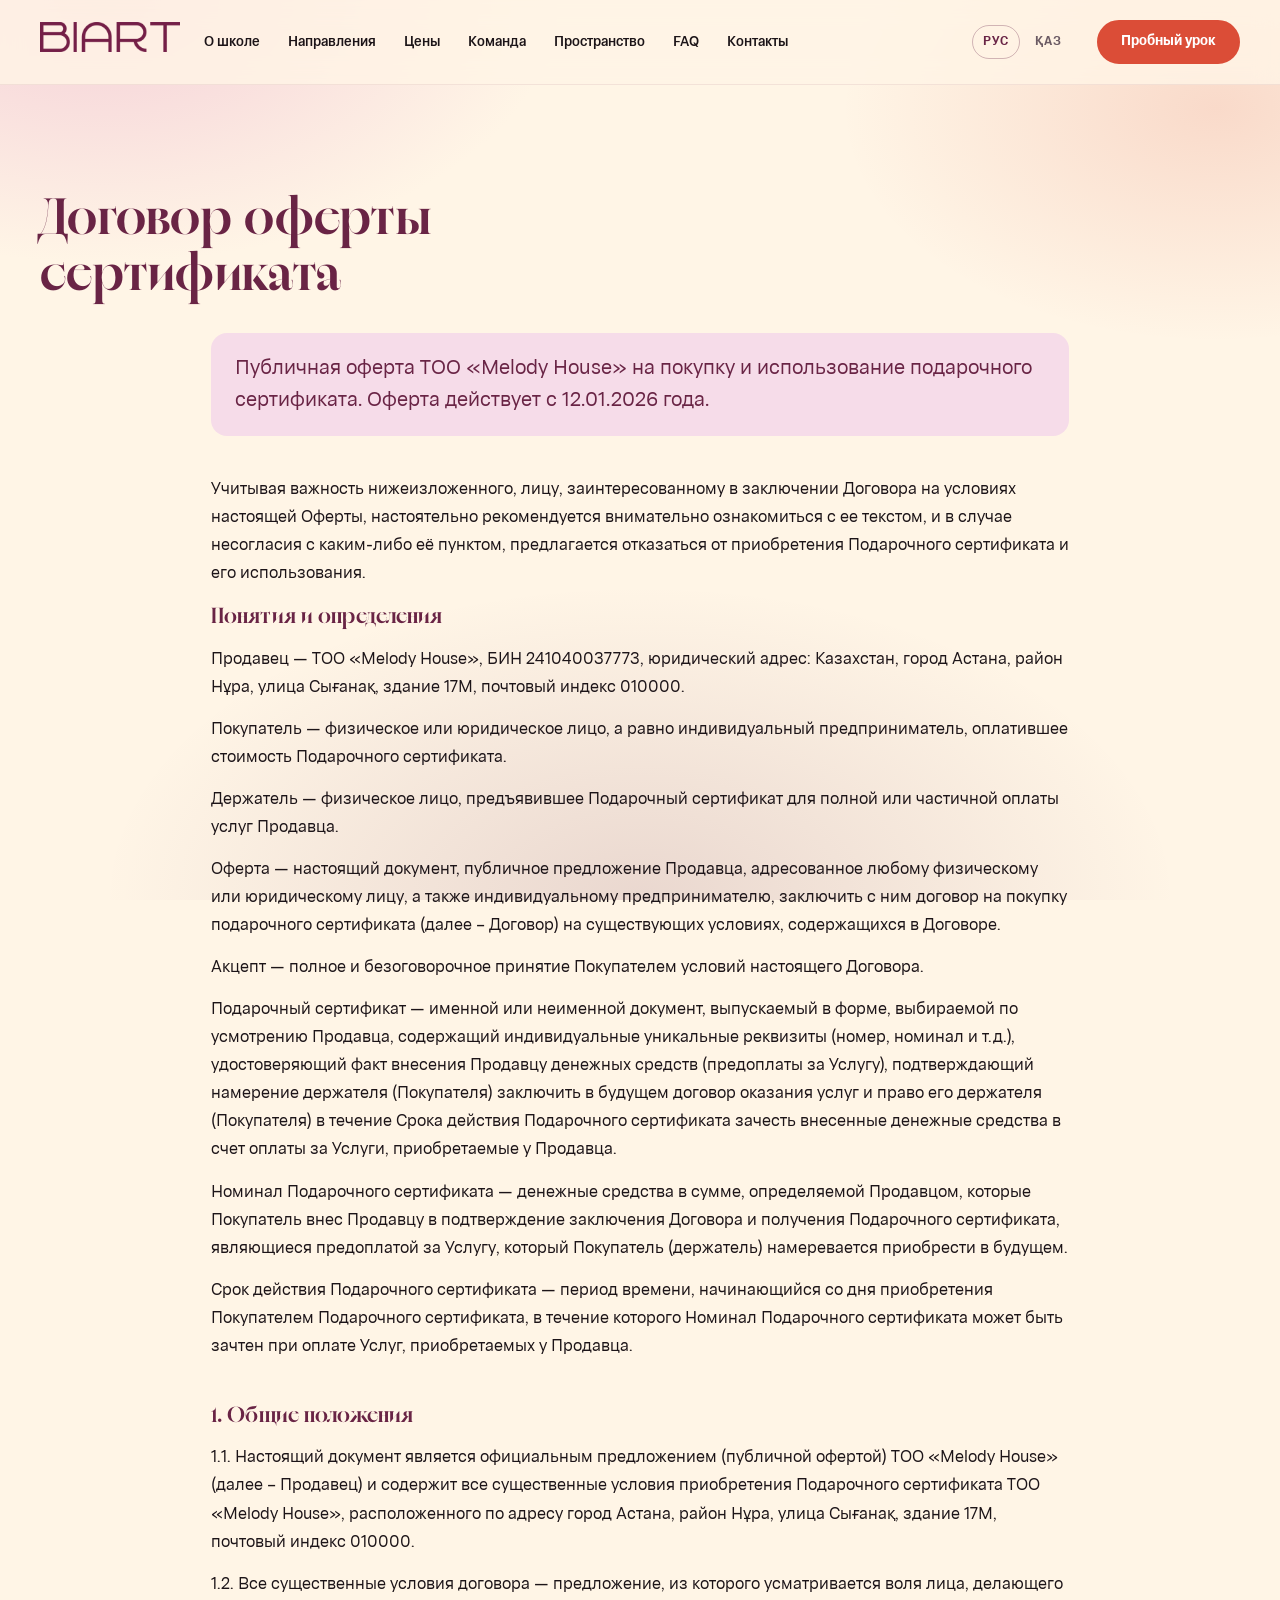
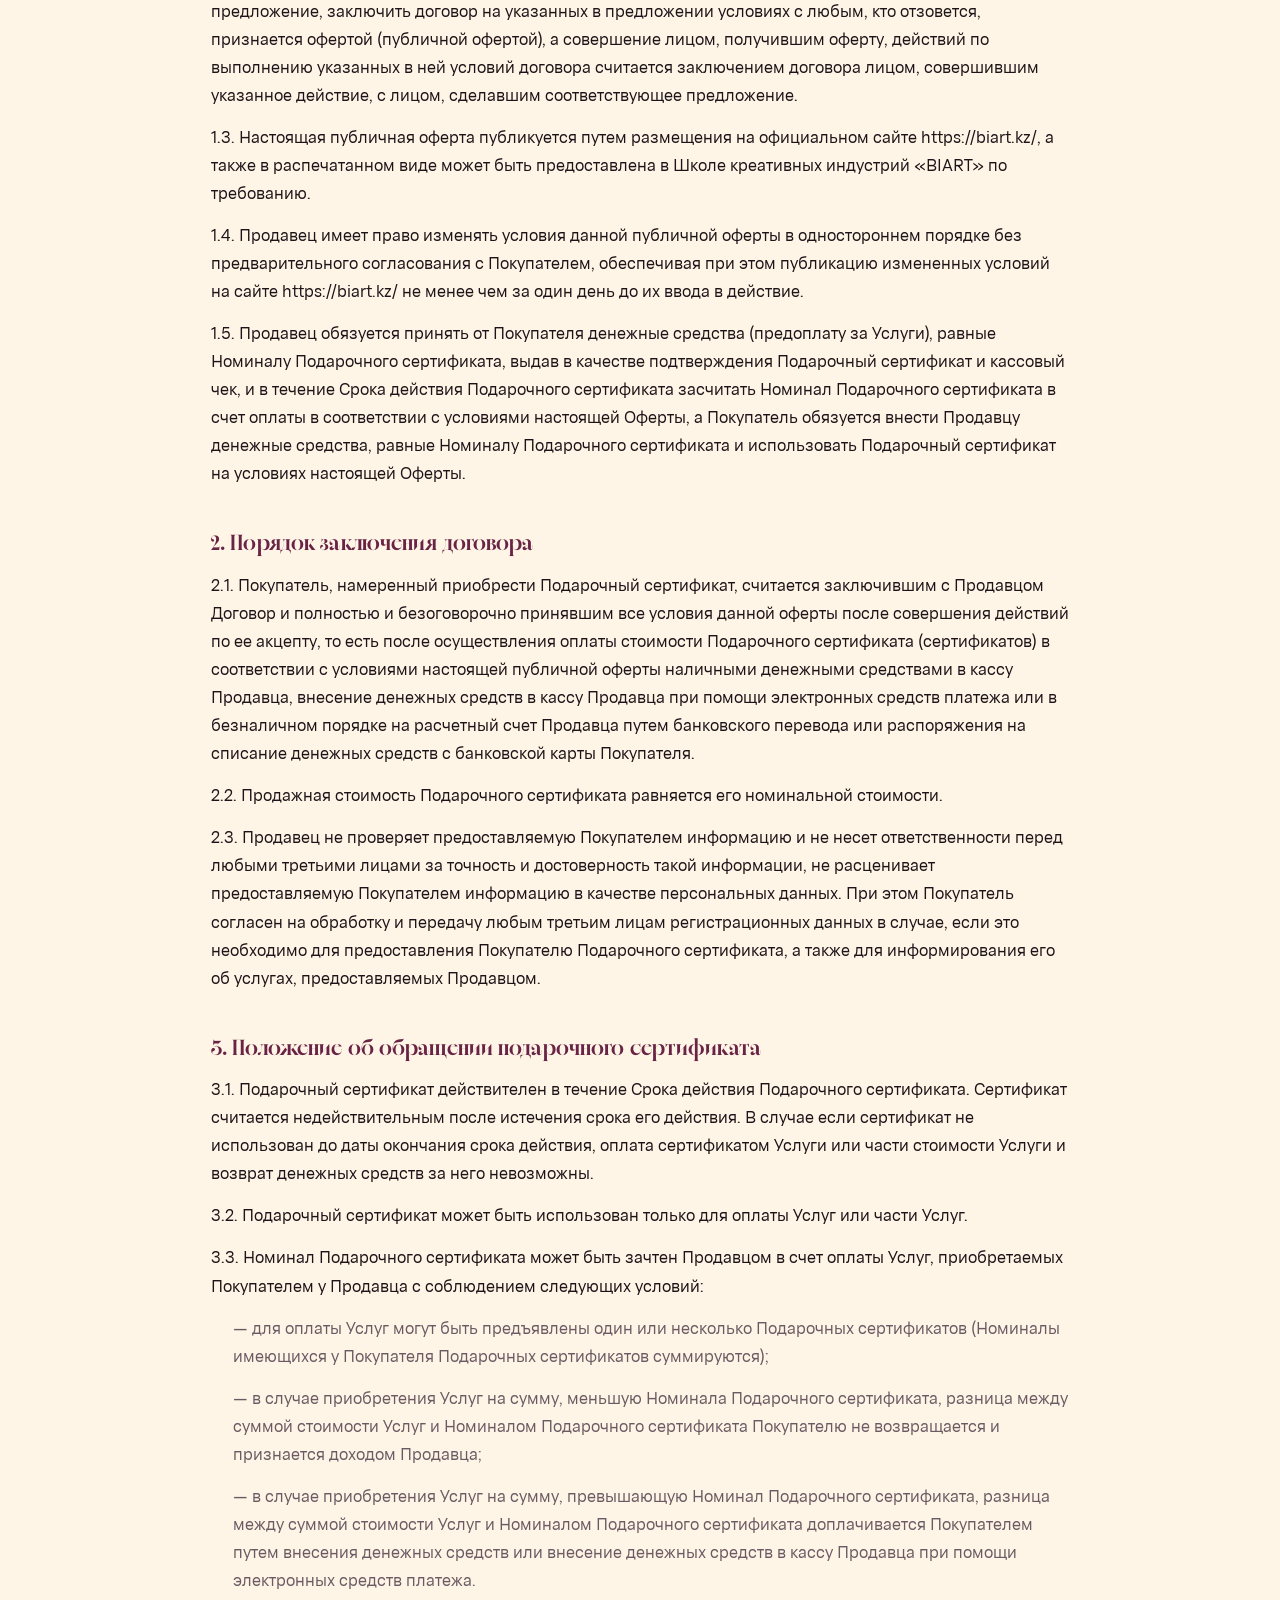
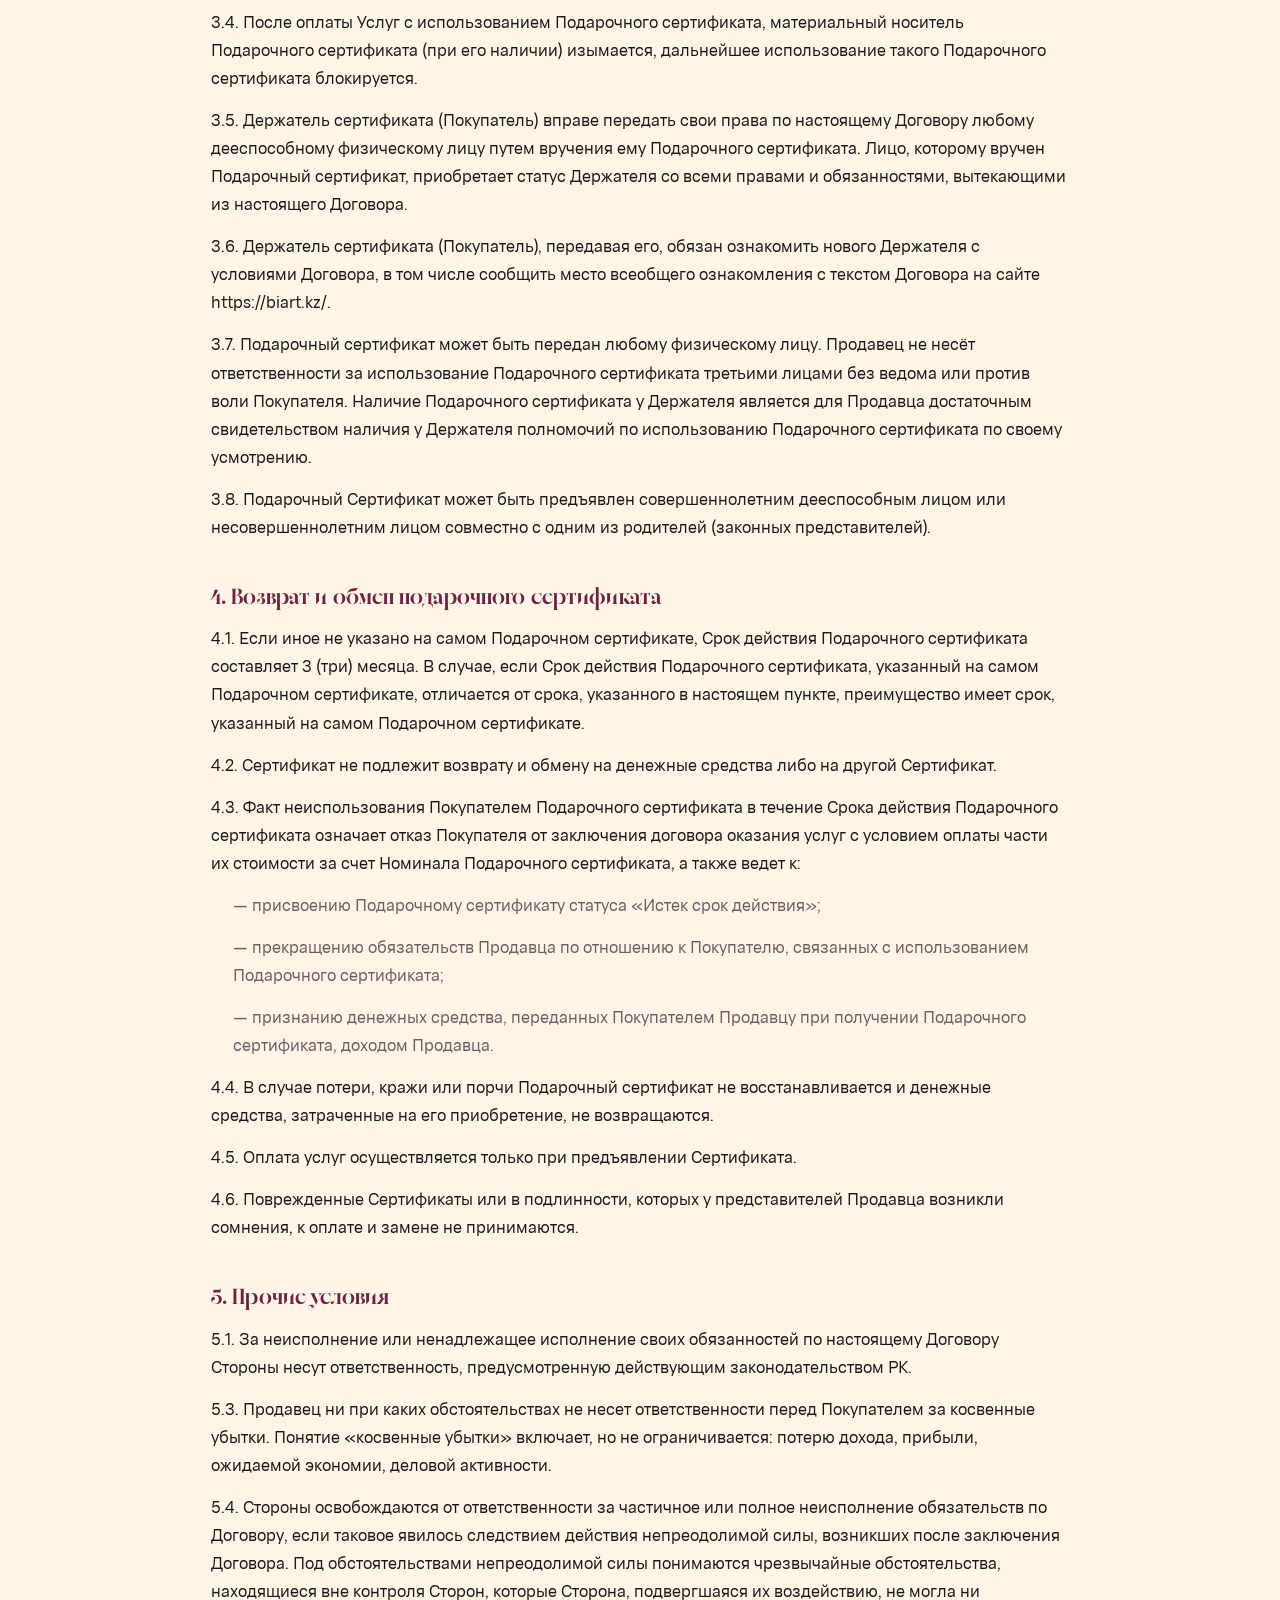
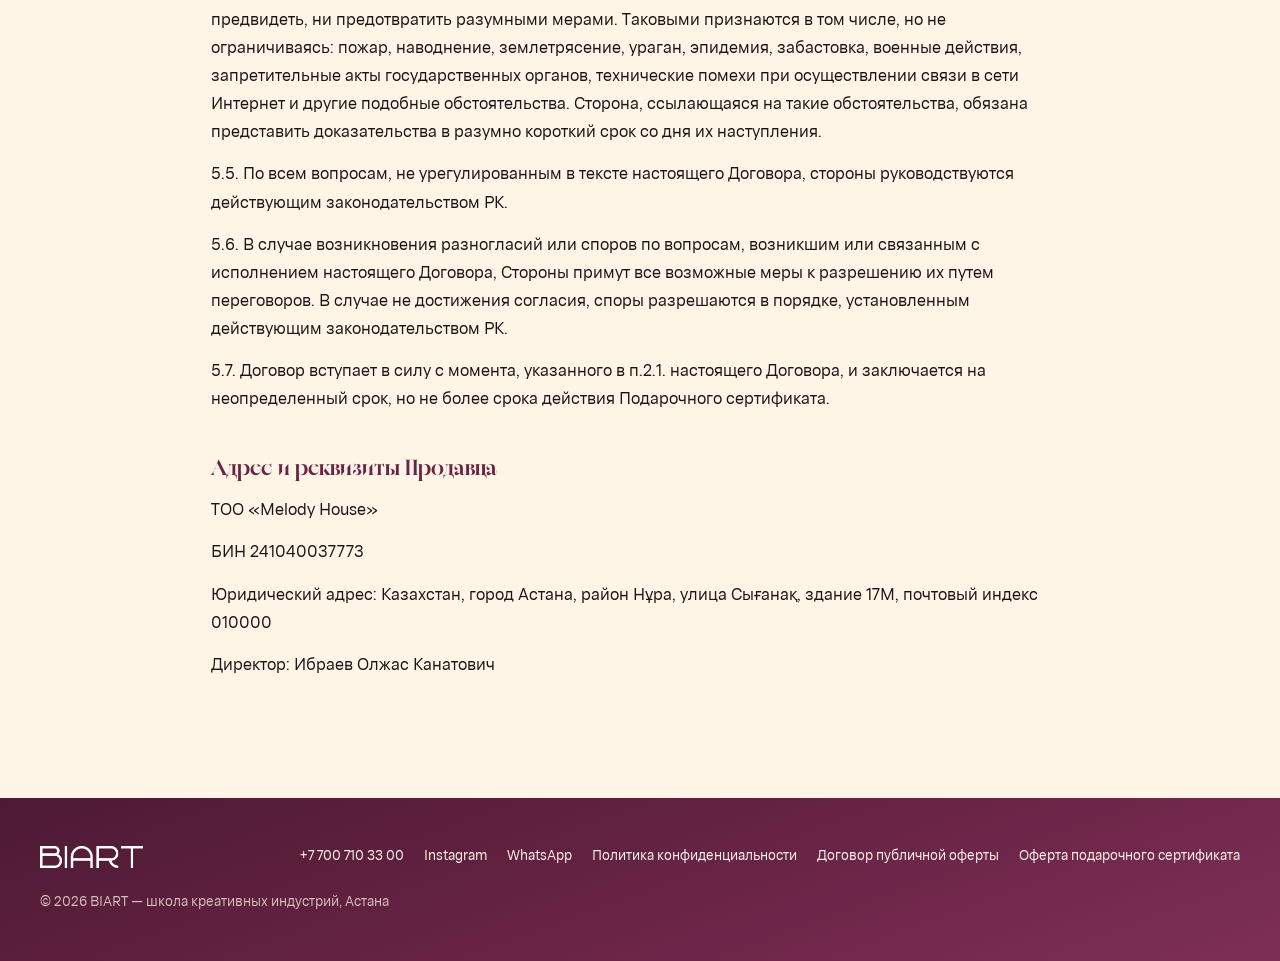
==== dogovor-oferty-sertifikata/index.html @ 08d1674a "demo: политика конфиденциальности и оферта сертификата" ====
<!DOCTYPE html>
<html lang="ru-RU">
<head>
	<meta charset="UTF-8" />
	<meta name="viewport" content="width=device-width, initial-scale=1" />
<meta name='robots' content='max-image-preview:large' />


<title>Договор оферты сертификата &#8212; BIART</title>


<meta name="description" content="Школа творческих индустрий для детей 6–18 лет в Астане: музыка, хореография, актёрское мастерство, digital art. Сильные педагоги, своя сцена, 5000 м². Пробный урок бесплатно.">
<meta name="theme-color" content="#692445">
<meta property="og:type" content="website">
<meta property="og:site_name" content="BIART">
<meta property="og:locale" content="ru_RU">
<meta property="og:title" content="BIART — школа творческих индустрий в Астане">
<meta property="og:description" content="Школа творческих индустрий для детей 6–18 лет в Астане: музыка, хореография, актёрское мастерство, digital art. Сильные педагоги, своя сцена, 5000 м². Пробный урок бесплатно.">
<meta property="og:url" content="../">
<meta property="og:image" content="../assets/img/og.jpg">
<meta property="og:image:width" content="1200">
<meta property="og:image:height" content="630">
<meta name="twitter:card" content="summary_large_image">
<link rel="icon" href="../assets/img/favicon.ico" sizes="any">
<link rel="icon" type="image/png" sizes="32x32" href="../assets/img/favicon-32.png">
<link rel="apple-touch-icon" sizes="180x180" href="../assets/img/apple-touch-icon.png">
<style id="wp-img-auto-sizes-contain-inline-css">
img:is([sizes=auto i],[sizes^="auto," i]){contain-intrinsic-size:3000px 1500px}
/*# sourceURL=wp-img-auto-sizes-contain-inline-css */
</style>
<style id="wp-block-paragraph-inline-css">
/**
 * SCSS Variables.
 *
 * Please use variables from this sheet to ensure consistency across the UI.
 * Don't add to this sheet unless you're pretty sure the value will be reused in many places.
 * For example, don't add rules to this sheet that affect block visuals. It's purely for UI.
 */
/**
 * Colors
 */
/**
 * Fonts & basic variables.
 */
/**
 * Typography
 */
/**
 * Grid System.
 * https://make.wordpress.org/design/2019/10/31/proposal-a-consistent-spacing-system-for-wordpress/
 */
/**
 * Radius scale.
 */
/**
 * Elevation scale.
 */
/**
 * Dimensions.
 */
/**
 * Mobile specific styles
 */
/**
 * Editor styles.
 */
/**
 * Block & Editor UI.
 */
/**
 * Block paddings.
 */
/**
 * React Native specific.
 * These variables do not appear to be used anywhere else.
 */
.is-small-text {
  font-size: 0.875em;
}

.is-regular-text {
  font-size: 1em;
}

.is-large-text {
  font-size: 2.25em;
}

.is-larger-text {
  font-size: 3em;
}

.has-drop-cap:not(:focus)::first-letter {
  float: left;
  font-size: 8.4em;
  line-height: 0.68;
  font-weight: 100;
  margin: 0.05em 0.1em 0 0;
  text-transform: uppercase;
  font-style: normal;
}

body.rtl .has-drop-cap:not(:focus)::first-letter {
  float: initial;
  margin-left: 0.1em;
}

p.has-drop-cap.has-background {
  overflow: hidden;
}

:root :where(p.has-background) {
  padding: 1.25em 2.375em;
}

:where(p.has-text-color:not(.has-link-color)) a {
  color: inherit;
}

p.has-text-align-right[style*="writing-mode:vertical-rl"],
p.has-text-align-left[style*="writing-mode:vertical-lr"] {
  rotate: 180deg;
}
/*# sourceURL=../wp-includes/blocks/paragraph/style.css */
</style>
<style id="wp-block-image-inline-css">
/**
 * Typography
 */
/**
 * SCSS Variables.
 *
 * Please use variables from this sheet to ensure consistency across the UI.
 * Don't add to this sheet unless you're pretty sure the value will be reused in many places.
 * For example, don't add rules to this sheet that affect block visuals. It's purely for UI.
 */
/**
 * Colors
 */
/**
 * Fonts & basic variables.
 */
/**
 * Typography
 */
/**
 * Grid System.
 * https://make.wordpress.org/design/2019/10/31/proposal-a-consistent-spacing-system-for-wordpress/
 */
/**
 * Radius scale.
 */
/**
 * Elevation scale.
 */
/**
 * Dimensions.
 */
/**
 * Mobile specific styles
 */
/**
 * Editor styles.
 */
/**
 * Block & Editor UI.
 */
/**
 * Block paddings.
 */
/**
 * React Native specific.
 * These variables do not appear to be used anywhere else.
 */
/**
 * Breakpoints & Media Queries
 */
/**
*  Converts a hex value into the rgb equivalent.
*
* @param {string} hex - the hexadecimal value to convert
* @return {string} comma separated rgb values
*/
/**
 * Long content fade mixin
 *
 * Creates a fading overlay to signify that the content is longer
 * than the space allows.
 */
/**
 * Breakpoint mixins
 */
/**
 * Focus styles.
 */
/**
 * Standard focus rings for the WordPress Design System.
 *
 * Apply `outset-ring__focus` inside the relevant pseudo-class at the call site,
 * e.g. `&:focus { @include outset-ring__focus(); }`.
 */
/**
 * Applies editor left position to the selector passed as argument
 */
/**
 * Styles that are reused verbatim in a few places
 */
/**
 * Allows users to opt-out of animations via OS-level preferences.
 */
/**
 * Reset default styles for JavaScript UI based pages.
 * This is a WP-admin agnostic reset
 */
/**
 * Reset the WP Admin page styles for Gutenberg-like pages.
 */
/**
 * Creates a checkerboard pattern background to indicate transparency.
 * @param {String} $size - The size of the squares in the checkerboard pattern. Default is 12px.
 */
.wp-block-image > a,
.wp-block-image > figure > a {
  display: inline-block;
}
.wp-block-image img {
  height: auto;
  max-width: 100%;
  vertical-align: bottom;
  box-sizing: border-box;
}
@media not (prefers-reduced-motion) {
  .wp-block-image img.hide {
    visibility: hidden;
  }
  .wp-block-image img.show {
    animation: show-content-image 0.4s;
  }
}
.wp-block-image[style*=border-radius] > a,
.wp-block-image[style*=border-radius] img {
  border-radius: inherit;
}
.wp-block-image.has-custom-border img {
  box-sizing: border-box;
}
.wp-block-image.aligncenter {
  text-align: center;
}
.wp-block-image.alignfull > a, .wp-block-image.alignwide > a {
  width: 100%;
}
.wp-block-image.alignfull img, .wp-block-image.alignwide img {
  height: auto;
  width: 100%;
}
.wp-block-image.alignleft, .wp-block-image.alignright, .wp-block-image.aligncenter,
.wp-block-image .alignleft,
.wp-block-image .alignright,
.wp-block-image .aligncenter {
  display: table;
}
.wp-block-image.alignleft > figcaption, .wp-block-image.alignright > figcaption, .wp-block-image.aligncenter > figcaption,
.wp-block-image .alignleft > figcaption,
.wp-block-image .alignright > figcaption,
.wp-block-image .aligncenter > figcaption {
  display: table-caption;
  caption-side: bottom;
}
.wp-block-image .alignleft {
  /*rtl:ignore*/
  float: left;
  /*rtl:ignore*/
  margin-left: 0;
  /*rtl:ignore*/
  margin-right: 1em;
  margin-top: 0.5em;
  margin-bottom: 0.5em;
}
.wp-block-image .alignright {
  /*rtl:ignore*/
  float: right;
  /*rtl:ignore*/
  margin-right: 0;
  /*rtl:ignore*/
  margin-left: 1em;
  margin-top: 0.5em;
  margin-bottom: 0.5em;
}
.wp-block-image .aligncenter {
  margin-left: auto;
  margin-right: auto;
}
.wp-block-image :where(figcaption) {
  margin-top: 0.5em;
  margin-bottom: 1em;
}
.wp-block-image.is-style-circle-mask img {
  border-radius: 9999px;
}
@supports ((-webkit-mask-image: none) or (mask-image: none)) or (-webkit-mask-image: none) {
  .wp-block-image.is-style-circle-mask img {
    -webkit-mask-image: url('data:image/svg+xml;utf8,<svg viewBox="0 0 100 100" xmlns="http://www.w3.org/2000/svg"><circle cx="50" cy="50" r="50"/></svg>');
            mask-image: url('data:image/svg+xml;utf8,<svg viewBox="0 0 100 100" xmlns="http://www.w3.org/2000/svg"><circle cx="50" cy="50" r="50"/></svg>');
    mask-mode: alpha;
    -webkit-mask-repeat: no-repeat;
            mask-repeat: no-repeat;
    -webkit-mask-size: contain;
            mask-size: contain;
    -webkit-mask-position: center;
            mask-position: center;
    border-radius: 0;
  }
}

:root :where(.wp-block-image.is-style-rounded img, .wp-block-image .is-style-rounded img) {
  border-radius: 9999px;
}

.wp-block-image figure {
  margin: 0;
}

.wp-lightbox-container {
  position: relative;
  display: flex;
  flex-direction: column;
}
.wp-lightbox-container img {
  cursor: zoom-in;
}
.wp-lightbox-container img:hover + button {
  opacity: 1;
}
.wp-lightbox-container button {
  opacity: 0;
  border: none;
  background-color: rgba(90, 90, 90, 0.25);
  backdrop-filter: blur(16px) saturate(180%);
  cursor: zoom-in;
  display: flex;
  justify-content: center;
  align-items: center;
  width: 20px;
  height: 20px;
  position: absolute;
  z-index: 100;
  top: 16px;
  right: 16px;
  text-align: center;
  padding: 0;
  border-radius: 4px;
}
@media not (prefers-reduced-motion) {
  .wp-lightbox-container button {
    transition: opacity 0.2s ease;
  }
}
.wp-lightbox-container button:focus-visible {
  outline: 3px auto rgba(90, 90, 90, 0.25);
  outline: 3px auto -webkit-focus-ring-color;
  outline-offset: 3px;
}
.wp-lightbox-container button:hover {
  cursor: pointer;
  opacity: 1;
}
.wp-lightbox-container button:focus {
  opacity: 1;
}
.wp-lightbox-container button:hover, .wp-lightbox-container button:focus, .wp-lightbox-container button:not(:hover):not(:active):not(.has-background) {
  background-color: rgba(90, 90, 90, 0.25);
  border: none;
}

.wp-lightbox-overlay {
  position: fixed;
  top: 0;
  left: 0;
  z-index: 100000;
  overflow: hidden;
  width: 100%;
  height: 100vh;
  box-sizing: border-box;
  visibility: hidden;
  cursor: zoom-out;
}
.wp-lightbox-overlay .wp-lightbox-close-button {
  font-family: inherit;
  position: absolute;
  top: calc(env(safe-area-inset-top) + 16px);
  right: calc(env(safe-area-inset-right) + 16px);
  padding: 0 4px;
  cursor: pointer;
  z-index: 5000000;
  min-width: 40px;
  min-height: 40px;
  display: flex;
  gap: 8px;
  align-items: center;
  justify-content: center;
  line-height: 1;
}
.wp-lightbox-overlay .wp-lightbox-close-button:hover, .wp-lightbox-overlay .wp-lightbox-close-button:focus, .wp-lightbox-overlay .wp-lightbox-close-button:not(:hover):not(:active):not(.has-background) {
  background: none;
  border: none;
}
.wp-lightbox-overlay .wp-lightbox-close-button:has(.wp-lightbox-close-text:not([hidden])) .wp-lightbox-close-icon svg {
  height: 1em;
  width: 1em;
}
.wp-lightbox-overlay .wp-lightbox-close-icon svg {
  display: block;
}
.wp-lightbox-overlay .wp-lightbox-navigation-button-prev,
.wp-lightbox-overlay .wp-lightbox-navigation-button-next {
  position: absolute;
  padding: 0 8px;
  z-index: 2000002;
  font-family: inherit;
  min-width: 40px;
  min-height: 40px;
  gap: 4px;
  display: flex;
  cursor: pointer;
  align-items: center;
  justify-content: center;
  bottom: 16px;
  line-height: 1;
}
.wp-lightbox-overlay .wp-lightbox-navigation-button-prev[hidden],
.wp-lightbox-overlay .wp-lightbox-navigation-button-next[hidden] {
  display: none;
}
@media (min-width: 960px) {
  .wp-lightbox-overlay .wp-lightbox-navigation-button-prev,
  .wp-lightbox-overlay .wp-lightbox-navigation-button-next {
    bottom: 50%;
    transform: translateY(-50%);
  }
}
.wp-lightbox-overlay .wp-lightbox-navigation-button-prev:hover, .wp-lightbox-overlay .wp-lightbox-navigation-button-prev:focus, .wp-lightbox-overlay .wp-lightbox-navigation-button-prev:not(:hover):not(:active):not(.has-background),
.wp-lightbox-overlay .wp-lightbox-navigation-button-next:hover,
.wp-lightbox-overlay .wp-lightbox-navigation-button-next:focus,
.wp-lightbox-overlay .wp-lightbox-navigation-button-next:not(:hover):not(:active):not(.has-background) {
  background: none;
  border: none;
  padding: 0 8px;
}
.wp-lightbox-overlay .wp-lightbox-navigation-button-prev:has(.wp-lightbox-navigation-text:not([hidden])) .wp-lightbox-navigation-icon svg,
.wp-lightbox-overlay .wp-lightbox-navigation-button-next:has(.wp-lightbox-navigation-text:not([hidden])) .wp-lightbox-navigation-icon svg {
  width: 1.5em;
  height: 1.5em;
  display: block;
}
.wp-lightbox-overlay .wp-lightbox-navigation-button-prev {
  left: calc(env(safe-area-inset-left) + 16px);
}
.wp-lightbox-overlay .wp-lightbox-navigation-button-next {
  right: calc(env(safe-area-inset-right) + 16px);
}
.wp-lightbox-overlay .wp-lightbox-navigation-icon svg {
  vertical-align: middle;
}
.wp-lightbox-overlay .lightbox-image-container {
  position: absolute;
  overflow: hidden;
  top: 50%;
  left: 50%;
  transform-origin: top left;
  transform: translate(-50%, -50%);
  width: var(--wp--lightbox-container-width);
  height: var(--wp--lightbox-container-height);
  z-index: 2000001;
}
.wp-lightbox-overlay .wp-block-image {
  position: relative;
  transform-origin: 0 0;
  display: flex;
  width: 100%;
  height: 100%;
  justify-content: center;
  align-items: center;
  box-sizing: border-box;
  z-index: 3000000;
  margin: 0;
}
.wp-lightbox-overlay .wp-block-image img {
  min-width: var(--wp--lightbox-image-width);
  min-height: var(--wp--lightbox-image-height);
  width: var(--wp--lightbox-image-width);
  height: var(--wp--lightbox-image-height);
}
.wp-lightbox-overlay .wp-block-image figcaption {
  display: none;
}
.wp-lightbox-overlay button {
  border: none;
  background: none;
}
.wp-lightbox-overlay .scrim {
  width: 100%;
  height: 100%;
  position: absolute;
  z-index: 2000000;
  background-color: rgb(255, 255, 255);
  opacity: 0.9;
}
.wp-lightbox-overlay.active {
  visibility: visible;
}
@media not (prefers-reduced-motion) {
  .wp-lightbox-overlay.active {
    animation: both turn-on-visibility 0.25s;
  }
}
@media not (prefers-reduced-motion) {
  .wp-lightbox-overlay.active img {
    animation: both turn-on-visibility 0.35s;
  }
}
@media not (prefers-reduced-motion) {
  .wp-lightbox-overlay.show-closing-animation:not(.active) {
    animation: both turn-off-visibility 0.35s;
  }
}
@media not (prefers-reduced-motion) {
  .wp-lightbox-overlay.show-closing-animation:not(.active) img {
    animation: both turn-off-visibility 0.25s;
  }
}
@media not (prefers-reduced-motion) {
  .wp-lightbox-overlay.zoom.active {
    opacity: 1;
    visibility: visible;
    animation: none;
  }
  .wp-lightbox-overlay.zoom.active .lightbox-image-container {
    animation: lightbox-zoom-in 0.4s;
  }
  .wp-lightbox-overlay.zoom.active .lightbox-image-container img {
    animation: none;
  }
  .wp-lightbox-overlay.zoom.active .scrim {
    animation: turn-on-visibility 0.4s forwards;
  }
  .wp-lightbox-overlay.zoom.show-closing-animation:not(.active) {
    animation: none;
  }
  .wp-lightbox-overlay.zoom.show-closing-animation:not(.active) .lightbox-image-container {
    animation: lightbox-zoom-out 0.4s;
  }
  .wp-lightbox-overlay.zoom.show-closing-animation:not(.active) .lightbox-image-container img {
    animation: none;
  }
  .wp-lightbox-overlay.zoom.show-closing-animation:not(.active) .scrim {
    animation: turn-off-visibility 0.4s forwards;
  }
}

@keyframes show-content-image {
  0% {
    visibility: hidden;
  }
  99% {
    visibility: hidden;
  }
  100% {
    visibility: visible;
  }
}
@keyframes turn-on-visibility {
  0% {
    opacity: 0;
  }
  100% {
    opacity: 1;
  }
}
@keyframes turn-off-visibility {
  0% {
    opacity: 1;
    visibility: visible;
  }
  99% {
    opacity: 0;
    visibility: visible;
  }
  100% {
    opacity: 0;
    visibility: hidden;
  }
}
@keyframes lightbox-zoom-in {
  0% {
    transform: translate(calc((-100vw + var(--wp--lightbox-scrollbar-width)) / 2 + var(--wp--lightbox-initial-left-position)), calc(-50vh + var(--wp--lightbox-initial-top-position))) scale(var(--wp--lightbox-scale));
  }
  100% {
    transform: translate(-50%, -50%) scale(1, 1);
  }
}
@keyframes lightbox-zoom-out {
  0% {
    visibility: visible;
    transform: translate(-50%, -50%) scale(1, 1);
  }
  99% {
    visibility: visible;
  }
  100% {
    visibility: hidden;
    transform: translate(calc((-100vw + var(--wp--lightbox-scrollbar-width)) / 2 + var(--wp--lightbox-initial-left-position)), calc(-50vh + var(--wp--lightbox-initial-top-position))) scale(var(--wp--lightbox-scale));
  }
}
/*# sourceURL=../wp-includes/blocks/image/style.css */
</style>
<style id="wp-block-image-theme-inline-css">
/**
 * Typography
 */
/**
 * SCSS Variables.
 *
 * Please use variables from this sheet to ensure consistency across the UI.
 * Don't add to this sheet unless you're pretty sure the value will be reused in many places.
 * For example, don't add rules to this sheet that affect block visuals. It's purely for UI.
 */
/**
 * Colors
 */
/**
 * Fonts & basic variables.
 */
/**
 * Typography
 */
/**
 * Grid System.
 * https://make.wordpress.org/design/2019/10/31/proposal-a-consistent-spacing-system-for-wordpress/
 */
/**
 * Radius scale.
 */
/**
 * Elevation scale.
 */
/**
 * Dimensions.
 */
/**
 * Mobile specific styles
 */
/**
 * Editor styles.
 */
/**
 * Block & Editor UI.
 */
/**
 * Block paddings.
 */
/**
 * React Native specific.
 * These variables do not appear to be used anywhere else.
 */
/**
 * Breakpoints & Media Queries
 */
/**
*  Converts a hex value into the rgb equivalent.
*
* @param {string} hex - the hexadecimal value to convert
* @return {string} comma separated rgb values
*/
/**
 * Long content fade mixin
 *
 * Creates a fading overlay to signify that the content is longer
 * than the space allows.
 */
/**
 * Breakpoint mixins
 */
/**
 * Focus styles.
 */
/**
 * Standard focus rings for the WordPress Design System.
 *
 * Apply `outset-ring__focus` inside the relevant pseudo-class at the call site,
 * e.g. `&:focus { @include outset-ring__focus(); }`.
 */
/**
 * Applies editor left position to the selector passed as argument
 */
/**
 * Styles that are reused verbatim in a few places
 */
/**
 * Allows users to opt-out of animations via OS-level preferences.
 */
/**
 * Reset default styles for JavaScript UI based pages.
 * This is a WP-admin agnostic reset
 */
/**
 * Reset the WP Admin page styles for Gutenberg-like pages.
 */
/**
 * Creates a checkerboard pattern background to indicate transparency.
 * @param {String} $size - The size of the squares in the checkerboard pattern. Default is 12px.
 */
:root :where(.wp-block-image figcaption) {
  color: #555;
  font-size: 13px;
  text-align: center;
}
.is-dark-theme :root :where(.wp-block-image figcaption) {
  color: rgba(255, 255, 255, 0.65);
}

.wp-block-image {
  margin: 0 0 1em 0;
}
/*# sourceURL=../wp-includes/blocks/image/theme.css */
</style>
<style id="wp-block-group-inline-css">
.wp-block-group {
  box-sizing: border-box;
}

:where(.wp-block-group.wp-block-group-is-layout-constrained) {
  position: relative;
}
/*# sourceURL=../wp-includes/blocks/group/style.css */
</style>
<style id="wp-block-group-theme-inline-css">
/**
 * SCSS Variables.
 *
 * Please use variables from this sheet to ensure consistency across the UI.
 * Don't add to this sheet unless you're pretty sure the value will be reused in many places.
 * For example, don't add rules to this sheet that affect block visuals. It's purely for UI.
 */
/**
 * Colors
 */
/**
 * Fonts & basic variables.
 */
/**
 * Typography
 */
/**
 * Grid System.
 * https://make.wordpress.org/design/2019/10/31/proposal-a-consistent-spacing-system-for-wordpress/
 */
/**
 * Radius scale.
 */
/**
 * Elevation scale.
 */
/**
 * Dimensions.
 */
/**
 * Mobile specific styles
 */
/**
 * Editor styles.
 */
/**
 * Block & Editor UI.
 */
/**
 * Block paddings.
 */
/**
 * React Native specific.
 * These variables do not appear to be used anywhere else.
 */
:where(.wp-block-group.has-background) {
  padding: 1.25em 2.375em;
}
/*# sourceURL=../wp-includes/blocks/group/theme.css */
</style>
<style id="wp-block-button-inline-css">
.wp-block-button__link {
  cursor: pointer;
  display: inline-block;
  text-align: center;
  word-break: break-word;
  box-sizing: border-box;
  height: 100%;
  align-content: center;
}
.wp-block-button__link.aligncenter {
  text-align: center;
}
.wp-block-button__link.alignright {
  /*rtl:ignore*/
  text-align: right;
}

:where(.wp-block-button__link) {
  box-shadow: none;
  text-decoration: none;
  border-radius: 9999px;
  padding: calc(0.667em + 2px) calc(1.333em + 2px);
}

.wp-block-button[style*=text-decoration] .wp-block-button__link {
  text-decoration: inherit;
}

.wp-block-buttons > .wp-block-button.has-custom-width {
  max-width: none;
}
.wp-block-buttons > .wp-block-button.has-custom-width .wp-block-button__link {
  width: 100%;
}
.wp-block-buttons > .wp-block-button.has-custom-font-size .wp-block-button__link {
  font-size: inherit;
}
.wp-block-buttons > .wp-block-button[class*=wp-block-button__width] {
  width: calc(var(--wp--block-button--width) * 1% - var(--wp--style--block-gap, 0.5em) * (1 - var(--wp--block-button--width) / 100));
}
.wp-block-buttons > .wp-block-button.wp-block-button__width-25 {
  width: calc(25% - var(--wp--style--block-gap, 0.5em) * 0.75);
}
.wp-block-buttons > .wp-block-button.wp-block-button__width-50 {
  width: calc(50% - var(--wp--style--block-gap, 0.5em) * 0.5);
}
.wp-block-buttons > .wp-block-button.wp-block-button__width-75 {
  width: calc(75% - var(--wp--style--block-gap, 0.5em) * 0.25);
}
.wp-block-buttons > .wp-block-button.wp-block-button__width-100 {
  width: 100%;
  flex-basis: 100%;
}

.wp-block-buttons.is-vertical > .wp-block-button[class*=wp-block-button__width] {
  width: calc(var(--wp--block-button--width) * 1%);
}
.wp-block-buttons.is-vertical > .wp-block-button.wp-block-button__width-25 {
  width: 25%;
}
.wp-block-buttons.is-vertical > .wp-block-button.wp-block-button__width-50 {
  width: 50%;
}
.wp-block-buttons.is-vertical > .wp-block-button.wp-block-button__width-75 {
  width: 75%;
}

.wp-block-button.is-style-squared,
.wp-block-button__link.wp-block-button.is-style-squared {
  border-radius: 0;
}

.wp-block-button.no-border-radius,
.wp-block-button__link.no-border-radius {
  border-radius: 0 !important;
}

:root :where(.wp-block-button.is-style-outline > .wp-block-button__link),
:root :where(.wp-block-button .wp-block-button__link.is-style-outline) {
  border: 2px solid currentColor;
  padding: 0.667em 1.333em;
}
:root :where(.wp-block-button.is-style-outline > .wp-block-button__link:not(.has-text-color)),
:root :where(.wp-block-button .wp-block-button__link.is-style-outline:not(.has-text-color)) {
  color: currentColor;
}
:root :where(.wp-block-button.is-style-outline > .wp-block-button__link:not(.has-background)),
:root :where(.wp-block-button .wp-block-button__link.is-style-outline:not(.has-background)) {
  background-color: transparent;
  background-image: none;
}
/*# sourceURL=../wp-includes/blocks/button/style.css */
</style>
<style id="wp-block-buttons-inline-css">
.wp-block-buttons {
  box-sizing: border-box;
}
.wp-block-buttons.is-vertical {
  flex-direction: column;
}
.wp-block-buttons.is-vertical > .wp-block-button:last-child {
  margin-bottom: 0;
}
.wp-block-buttons > .wp-block-button {
  display: inline-block;
  margin: 0;
}
.wp-block-buttons.is-content-justification-left {
  justify-content: flex-start;
}
.wp-block-buttons.is-content-justification-left.is-vertical {
  align-items: flex-start;
}
.wp-block-buttons.is-content-justification-center {
  justify-content: center;
}
.wp-block-buttons.is-content-justification-center.is-vertical {
  align-items: center;
}
.wp-block-buttons.is-content-justification-right {
  justify-content: flex-end;
}
.wp-block-buttons.is-content-justification-right.is-vertical {
  align-items: flex-end;
}
.wp-block-buttons.is-content-justification-space-between {
  justify-content: space-between;
}
.wp-block-buttons.aligncenter {
  text-align: center;
}
.wp-block-buttons {
  /* stylelint-disable @stylistic/indentation -- Disable the stylelint rule, otherwise this selector is ugly! */
}
.wp-block-buttons:not(.is-content-justification-space-between,
.is-content-justification-right,
.is-content-justification-left,
.is-content-justification-center) .wp-block-button.aligncenter {
  /* stylelint-enable @stylistic/indentation */
  margin-left: auto;
  margin-right: auto;
  width: 100%;
}
.wp-block-buttons[style*=text-decoration] .wp-block-button,
.wp-block-buttons[style*=text-decoration] .wp-block-button__link {
  text-decoration: inherit;
}
.wp-block-buttons.has-custom-font-size .wp-block-button__link {
  font-size: inherit;
}
.wp-block-buttons .wp-block-button__link {
  width: 100%;
}

.wp-block-button.aligncenter {
  text-align: center;
}
/*# sourceURL=../wp-includes/blocks/buttons/style.css */
</style>
<style id="wp-block-template-part-theme-inline-css">
/**
 * SCSS Variables.
 *
 * Please use variables from this sheet to ensure consistency across the UI.
 * Don't add to this sheet unless you're pretty sure the value will be reused in many places.
 * For example, don't add rules to this sheet that affect block visuals. It's purely for UI.
 */
/**
 * Colors
 */
/**
 * Fonts & basic variables.
 */
/**
 * Typography
 */
/**
 * Grid System.
 * https://make.wordpress.org/design/2019/10/31/proposal-a-consistent-spacing-system-for-wordpress/
 */
/**
 * Radius scale.
 */
/**
 * Elevation scale.
 */
/**
 * Dimensions.
 */
/**
 * Mobile specific styles
 */
/**
 * Editor styles.
 */
/**
 * Block & Editor UI.
 */
/**
 * Block paddings.
 */
/**
 * React Native specific.
 * These variables do not appear to be used anywhere else.
 */
:root :where(.wp-block-template-part.has-background) {
  padding: 1.25em 2.375em;
  margin-top: 0;
  margin-bottom: 0;
}
/*# sourceURL=../wp-includes/blocks/template-part/theme.css */
</style>
<style id="wp-block-post-title-inline-css">
.wp-block-post-title {
  word-break: break-word;
  box-sizing: border-box;
}
.wp-block-post-title :where(a) {
  display: inline-block;
  font-family: inherit;
  font-size: inherit;
  font-style: inherit;
  font-weight: inherit;
  letter-spacing: inherit;
  line-height: inherit;
  text-decoration: inherit;
}
/*# sourceURL=../wp-includes/blocks/post-title/style.css */
</style>
<style id="wp-block-heading-inline-css">
/**
 * SCSS Variables.
 *
 * Please use variables from this sheet to ensure consistency across the UI.
 * Don't add to this sheet unless you're pretty sure the value will be reused in many places.
 * For example, don't add rules to this sheet that affect block visuals. It's purely for UI.
 */
/**
 * Colors
 */
/**
 * Fonts & basic variables.
 */
/**
 * Typography
 */
/**
 * Grid System.
 * https://make.wordpress.org/design/2019/10/31/proposal-a-consistent-spacing-system-for-wordpress/
 */
/**
 * Radius scale.
 */
/**
 * Elevation scale.
 */
/**
 * Dimensions.
 */
/**
 * Mobile specific styles
 */
/**
 * Editor styles.
 */
/**
 * Block & Editor UI.
 */
/**
 * Block paddings.
 */
/**
 * React Native specific.
 * These variables do not appear to be used anywhere else.
 */
h1:where(.wp-block-heading).has-background,
h2:where(.wp-block-heading).has-background,
h3:where(.wp-block-heading).has-background,
h4:where(.wp-block-heading).has-background,
h5:where(.wp-block-heading).has-background,
h6:where(.wp-block-heading).has-background {
  padding: 1.25em 2.375em;
}
h1.has-text-align-right[style*=writing-mode]:where([style*=vertical-rl]), h1.has-text-align-left[style*=writing-mode]:where([style*=vertical-lr]),
h2.has-text-align-right[style*=writing-mode]:where([style*=vertical-rl]),
h2.has-text-align-left[style*=writing-mode]:where([style*=vertical-lr]),
h3.has-text-align-right[style*=writing-mode]:where([style*=vertical-rl]),
h3.has-text-align-left[style*=writing-mode]:where([style*=vertical-lr]),
h4.has-text-align-right[style*=writing-mode]:where([style*=vertical-rl]),
h4.has-text-align-left[style*=writing-mode]:where([style*=vertical-lr]),
h5.has-text-align-right[style*=writing-mode]:where([style*=vertical-rl]),
h5.has-text-align-left[style*=writing-mode]:where([style*=vertical-lr]),
h6.has-text-align-right[style*=writing-mode]:where([style*=vertical-rl]),
h6.has-text-align-left[style*=writing-mode]:where([style*=vertical-lr]) {
  rotate: 180deg;
}
/*# sourceURL=../wp-includes/blocks/heading/style.css */
</style>
<style id="wp-block-post-content-inline-css">
.wp-block-post-content {
  display: flow-root;
}
/*# sourceURL=../wp-includes/blocks/post-content/style.css */
</style>
<style id="wp-block-library-inline-css">
/**
 * Colors
 */
/**
 * Typography
 */
/**
 * SCSS Variables.
 *
 * Please use variables from this sheet to ensure consistency across the UI.
 * Don't add to this sheet unless you're pretty sure the value will be reused in many places.
 * For example, don't add rules to this sheet that affect block visuals. It's purely for UI.
 */
/**
 * Fonts & basic variables.
 */
/**
 * Typography
 */
/**
 * Grid System.
 * https://make.wordpress.org/design/2019/10/31/proposal-a-consistent-spacing-system-for-wordpress/
 */
/**
 * Radius scale.
 */
/**
 * Elevation scale.
 */
/**
 * Dimensions.
 */
/**
 * Mobile specific styles
 */
/**
 * Editor styles.
 */
/**
 * Block & Editor UI.
 */
/**
 * Block paddings.
 */
/**
 * React Native specific.
 * These variables do not appear to be used anywhere else.
 */
/**
 * Breakpoints & Media Queries
 */
/**
*  Converts a hex value into the rgb equivalent.
*
* @param {string} hex - the hexadecimal value to convert
* @return {string} comma separated rgb values
*/
/**
 * Long content fade mixin
 *
 * Creates a fading overlay to signify that the content is longer
 * than the space allows.
 */
/**
 * Breakpoint mixins
 */
/**
 * Focus styles.
 */
/**
 * Standard focus rings for the WordPress Design System.
 *
 * Apply `outset-ring__focus` inside the relevant pseudo-class at the call site,
 * e.g. `&:focus { @include outset-ring__focus(); }`.
 */
/**
 * Applies editor left position to the selector passed as argument
 */
/**
 * Styles that are reused verbatim in a few places
 */
/**
 * Allows users to opt-out of animations via OS-level preferences.
 */
/**
 * Reset default styles for JavaScript UI based pages.
 * This is a WP-admin agnostic reset
 */
/**
 * Reset the WP Admin page styles for Gutenberg-like pages.
 */
/**
 * Creates a checkerboard pattern background to indicate transparency.
 * @param {String} $size - The size of the squares in the checkerboard pattern. Default is 12px.
 */
:root {
  --wp-block-synced-color: #7a00df;
  --wp-block-synced-color--rgb: 122, 0, 223;
  --wp-bound-block-color: var(--wp-block-synced-color);
  --wp-editor-canvas-background: #ddd;
  --wp-admin-theme-color: #007cba;
  --wp-admin-theme-color--rgb: 0, 124, 186;
  --wp-admin-theme-color-darker-10: rgb(0, 107, 160.5);
  --wp-admin-theme-color-darker-10--rgb: 0, 107, 160.5;
  --wp-admin-theme-color-darker-20: #005a87;
  --wp-admin-theme-color-darker-20--rgb: 0, 90, 135;
  --wp-admin-border-width-focus: 2px;
}
@media (min-resolution: 192dpi) {
  :root {
    --wp-admin-border-width-focus: 1.5px;
  }
}

/**
 * Element styles.
 */
.wp-element-button {
  cursor: pointer;
}

:root .has-very-light-gray-background-color {
  background-color: #eee;
}
:root .has-very-dark-gray-background-color {
  background-color: #313131;
}
:root .has-very-light-gray-color {
  color: #eee;
}
:root .has-very-dark-gray-color {
  color: #313131;
}
:root {
  /* stylelint-disable @stylistic/function-comma-space-after -- We can not use spacing because of WP multi site kses rule. */
}
:root .has-vivid-green-cyan-to-vivid-cyan-blue-gradient-background {
  background: linear-gradient(135deg, rgb(0, 208, 132) 0%, rgb(6, 147, 227) 100%);
}
:root .has-purple-crush-gradient-background {
  background: linear-gradient(135deg, rgb(52, 226, 228) 0%, rgb(71, 33, 251) 50%, rgb(171, 29, 254) 100%);
}
:root .has-hazy-dawn-gradient-background {
  background: linear-gradient(135deg, rgb(250, 172, 168) 0%, rgb(218, 208, 236) 100%);
}
:root .has-subdued-olive-gradient-background {
  background: linear-gradient(135deg, rgb(250, 250, 225) 0%, rgb(103, 166, 113) 100%);
}
:root .has-atomic-cream-gradient-background {
  background: linear-gradient(135deg, rgb(253, 215, 154) 0%, rgb(0, 74, 89) 100%);
}
:root .has-nightshade-gradient-background {
  background: linear-gradient(135deg, rgb(51, 9, 104) 0%, rgb(49, 205, 207) 100%);
}
:root .has-midnight-gradient-background {
  background: linear-gradient(135deg, rgb(2, 3, 129) 0%, rgb(40, 116, 252) 100%);
}
:root {
  /* stylelint-enable @stylistic/function-comma-space-after */
  --wp--preset--font-size--normal: 16px;
  --wp--preset--font-size--huge: 42px;
}

.has-regular-font-size {
  font-size: 1em;
}

.has-larger-font-size {
  font-size: 2.625em;
}

.has-normal-font-size {
  font-size: var(--wp--preset--font-size--normal);
}

.has-huge-font-size {
  font-size: var(--wp--preset--font-size--huge);
}

:root .has-text-align-center {
  text-align: center;
}

:root .has-text-align-left {
  /*rtl:ignore*/
  text-align: left;
}

:root .has-text-align-right {
  /*rtl:ignore*/
  text-align: right;
}

.has-fit-text {
  white-space: nowrap !important;
}

#end-resizable-editor-section {
  display: none;
}

.aligncenter {
  clear: both;
}

.items-justified-left {
  justify-content: flex-start;
}

.items-justified-center {
  justify-content: center;
}

.items-justified-right {
  justify-content: flex-end;
}

.items-justified-space-between {
  justify-content: space-between;
}

.screen-reader-text {
  border: 0;
  clip-path: inset(50%);
  height: 1px;
  margin: -1px;
  overflow: hidden;
  padding: 0;
  position: absolute;
  width: 1px;
  word-wrap: normal !important;
  word-break: normal !important;
}

.screen-reader-text:focus {
  background-color: #ddd;
  clip-path: none;
  color: #444;
  display: block;
  font-size: 1em;
  height: auto;
  left: 5px;
  line-height: normal;
  padding: 15px 23px 14px;
  text-decoration: none;
  top: 5px;
  width: auto;
  z-index: 100000;
}

/**
 * The following provide a simple means of applying a default border style when
 * a user first makes a selection in the border block support panel.
 * This prevents issues such as where the user could set a border width
 * and see no border due there being no border style set.
 *
 * This is intended to be removed once intelligent defaults can be set while
 * making border selections via the block support.
 *
 * See: https://github.com/WordPress/gutenberg/pull/33743
 */
html :where(.has-border-color) {
  border-style: solid;
}

html :where([style^=border-color],
[style*=";border-color"],
[style*="; border-color"]) {
  border-style: solid;
}

html :where([style^=border-top-color],
[style*=";border-top-color"],
[style*="; border-top-color"]) {
  border-top-style: solid;
}

html :where([style^=border-right-color],
[style*=";border-right-color"],
[style*="; border-right-color"]) {
  /*rtl:ignore*/
  border-right-style: solid;
}

html :where([style^=border-bottom-color],
[style*=";border-bottom-color"],
[style*="; border-bottom-color"]) {
  border-bottom-style: solid;
}

html :where([style^=border-left-color],
[style*=";border-left-color"],
[style*="; border-left-color"]) {
  /*rtl:ignore*/
  border-left-style: solid;
}

html :where([style^=border-width],
[style*=";border-width"],
[style*="; border-width"]) {
  border-style: solid;
}

html :where([style^=border-top-width],
[style*=";border-top-width"],
[style*="; border-top-width"]) {
  border-top-style: solid;
}

html :where([style^=border-right-width],
[style*=";border-right-width"],
[style*="; border-right-width"]) {
  /*rtl:ignore*/
  border-right-style: solid;
}

html :where([style^=border-bottom-width],
[style*=";border-bottom-width"],
[style*="; border-bottom-width"]) {
  border-bottom-style: solid;
}

html :where([style^=border-left-width],
[style*=";border-left-width"],
[style*="; border-left-width"]) {
  /*rtl:ignore*/
  border-left-style: solid;
}

/**
 * Provide baseline responsiveness for images.
 */
html :where(img[class*=wp-image-]) {
  height: auto;
  max-width: 100%;
}

/**
 * Reset user agent styles for figure element margins.
 */
:where(figure) {
  margin: 0 0 1em 0;
}

html :where(.is-position-sticky) {
  --wp-admin--admin-bar--position-offset: var(--wp-admin--admin-bar--height, 0px);
}

@media screen and (max-width: 600px) {
  html :where(.is-position-sticky) {
    --wp-admin--admin-bar--position-offset: 0px;
  }
}
/*# sourceURL=/wp-includes/css/dist/block-library/common.css */
</style>
<style id="global-styles-inline-css">
:root{--wp--preset--aspect-ratio--square: 1;--wp--preset--aspect-ratio--4-3: 4/3;--wp--preset--aspect-ratio--3-4: 3/4;--wp--preset--aspect-ratio--3-2: 3/2;--wp--preset--aspect-ratio--2-3: 2/3;--wp--preset--aspect-ratio--16-9: 16/9;--wp--preset--aspect-ratio--9-16: 9/16;--wp--preset--color--black: #000000;--wp--preset--color--cyan-bluish-gray: #abb8c3;--wp--preset--color--white: #ffffff;--wp--preset--color--pale-pink: #f78da7;--wp--preset--color--vivid-red: #cf2e2e;--wp--preset--color--luminous-vivid-orange: #ff6900;--wp--preset--color--luminous-vivid-amber: #fcb900;--wp--preset--color--light-green-cyan: #7bdcb5;--wp--preset--color--vivid-green-cyan: #00d084;--wp--preset--color--pale-cyan-blue: #8ed1fc;--wp--preset--color--vivid-cyan-blue: #0693e3;--wp--preset--color--vivid-purple: #9b51e0;--wp--preset--color--bordeaux: #692445;--wp--preset--color--vermilion: #db4d37;--wp--preset--color--pink: #e8a3c7;--wp--preset--color--cream: #fff5e6;--wp--preset--color--gray: #f2f2f2;--wp--preset--gradient--vivid-cyan-blue-to-vivid-purple: linear-gradient(135deg,rgb(6,147,227) 0%,rgb(155,81,224) 100%);--wp--preset--gradient--light-green-cyan-to-vivid-green-cyan: linear-gradient(135deg,rgb(122,220,180) 0%,rgb(0,208,130) 100%);--wp--preset--gradient--luminous-vivid-amber-to-luminous-vivid-orange: linear-gradient(135deg,rgb(252,185,0) 0%,rgb(255,105,0) 100%);--wp--preset--gradient--luminous-vivid-orange-to-vivid-red: linear-gradient(135deg,rgb(255,105,0) 0%,rgb(207,46,46) 100%);--wp--preset--gradient--very-light-gray-to-cyan-bluish-gray: linear-gradient(135deg,rgb(238,238,238) 0%,rgb(169,184,195) 100%);--wp--preset--gradient--cool-to-warm-spectrum: linear-gradient(135deg,rgb(74,234,220) 0%,rgb(151,120,209) 20%,rgb(207,42,186) 40%,rgb(238,44,130) 60%,rgb(251,105,98) 80%,rgb(254,248,76) 100%);--wp--preset--gradient--blush-light-purple: linear-gradient(135deg,rgb(255,206,236) 0%,rgb(152,150,240) 100%);--wp--preset--gradient--blush-bordeaux: linear-gradient(135deg,rgb(254,205,165) 0%,rgb(254,45,45) 50%,rgb(107,0,62) 100%);--wp--preset--gradient--luminous-dusk: linear-gradient(135deg,rgb(255,203,112) 0%,rgb(199,81,192) 50%,rgb(65,88,208) 100%);--wp--preset--gradient--pale-ocean: linear-gradient(135deg,rgb(255,245,203) 0%,rgb(182,227,212) 50%,rgb(51,167,181) 100%);--wp--preset--gradient--electric-grass: linear-gradient(135deg,rgb(202,248,128) 0%,rgb(113,206,126) 100%);--wp--preset--gradient--midnight: linear-gradient(135deg,rgb(2,3,129) 0%,rgb(40,116,252) 100%);--wp--preset--font-size--small: var(--fs-small);--wp--preset--font-size--medium: var(--fs-body);--wp--preset--font-size--large: var(--fs-h3);--wp--preset--font-size--x-large: var(--fs-h2);--wp--preset--font-size--huge: var(--fs-h1);--wp--preset--font-family--display: "CoFo Raffine", "Times New Roman", serif;--wp--preset--font-family--body: "Adapter", "Segoe UI", Arial, sans-serif;--wp--preset--spacing--20: 0.44rem;--wp--preset--spacing--30: 0.67rem;--wp--preset--spacing--40: 1rem;--wp--preset--spacing--50: 1.5rem;--wp--preset--spacing--60: 2.25rem;--wp--preset--spacing--70: 3.38rem;--wp--preset--spacing--80: 5.06rem;--wp--preset--shadow--natural: 6px 6px 9px rgba(0, 0, 0, 0.2);--wp--preset--shadow--deep: 12px 12px 50px rgba(0, 0, 0, 0.4);--wp--preset--shadow--sharp: 6px 6px 0px rgba(0, 0, 0, 0.2);--wp--preset--shadow--outlined: 6px 6px 0px -3px rgb(255, 255, 255), 6px 6px rgb(0, 0, 0);--wp--preset--shadow--crisp: 6px 6px 0px rgb(0, 0, 0);}.wp-block-button{--wp--preset--dimension--25: 25%;--wp--preset--dimension--50: 50%;--wp--preset--dimension--75: 75%;--wp--preset--dimension--100: 100%;}:root { --wp--style--global--content-size: 1200px;--wp--style--global--wide-size: 1400px; }:where(body) { margin: 0; }.wp-site-blocks > .alignleft { float: left; margin-right: 2em; }.wp-site-blocks > .alignright { float: right; margin-left: 2em; }.wp-site-blocks > .aligncenter { justify-content: center; margin-left: auto; margin-right: auto; }:where(.wp-site-blocks) > * { margin-block-start: 0; margin-block-end: 0; }:where(.wp-site-blocks) > :first-child { margin-block-start: 0; }:where(.wp-site-blocks) > :last-child { margin-block-end: 0; }:root { --wp--style--block-gap: 0; }:root :where(.is-layout-flow) > :first-child{margin-block-start: 0;}:root :where(.is-layout-flow) > :last-child{margin-block-end: 0;}:root :where(.is-layout-flow) > *{margin-block-start: 0;margin-block-end: 0;}:root :where(.is-layout-constrained) > :first-child{margin-block-start: 0;}:root :where(.is-layout-constrained) > :last-child{margin-block-end: 0;}:root :where(.is-layout-constrained) > *{margin-block-start: 0;margin-block-end: 0;}:root :where(.is-layout-flex){gap: 0;}:root :where(.is-layout-grid){gap: 0;}.is-layout-flow > .alignleft{float: left;margin-inline-start: 0;margin-inline-end: 2em;}.is-layout-flow > .alignright{float: right;margin-inline-start: 2em;margin-inline-end: 0;}.is-layout-flow > .aligncenter{margin-left: auto !important;margin-right: auto !important;}.is-layout-constrained > .alignleft{float: left;margin-inline-start: 0;margin-inline-end: 2em;}.is-layout-constrained > .alignright{float: right;margin-inline-start: 2em;margin-inline-end: 0;}.is-layout-constrained > .aligncenter{margin-left: auto !important;margin-right: auto !important;}.is-layout-constrained > :where(:not(.alignleft):not(.alignright):not(.alignfull)){max-width: var(--wp--style--global--content-size);margin-left: auto !important;margin-right: auto !important;}.is-layout-constrained > .alignwide{max-width: var(--wp--style--global--wide-size);}body .is-layout-flex{display: flex;}.is-layout-flex{flex-wrap: wrap;align-items: center;}.is-layout-flex > :is(*, div){margin: 0;}body .is-layout-grid{display: grid;}.is-layout-grid > :is(*, div){margin: 0;}body{background-color: var(--wp--preset--color--cream);color: var(--wp--preset--color--black);font-family: var(--wp--preset--font-family--body);font-size: var(--wp--preset--font-size--medium);line-height: 1.5;padding-top: 0px;padding-right: 0px;padding-bottom: 0px;padding-left: 0px;}a:where(:not(.wp-element-button)){color: var(--wp--preset--color--bordeaux);}h1, h2, h3, h4, h5, h6{color: var(--wp--preset--color--bordeaux);font-family: var(--wp--preset--font-family--display);font-weight: 500;line-height: 1.05;}:root :where(.wp-element-button, .wp-block-button__link){background-color: var(--wp--preset--color--vermilion);border-radius: 999px;border-width: 0;color: var(--wp--preset--color--white);font-family: inherit;font-size: inherit;font-style: inherit;font-weight: inherit;letter-spacing: inherit;line-height: inherit;padding-top: calc(0.667em + 2px);padding-right: calc(1.333em + 2px);padding-bottom: calc(0.667em + 2px);padding-left: calc(1.333em + 2px);text-decoration: none;text-transform: inherit;}.has-black-color{color: var(--wp--preset--color--black) !important;}.has-cyan-bluish-gray-color{color: var(--wp--preset--color--cyan-bluish-gray) !important;}.has-white-color{color: var(--wp--preset--color--white) !important;}.has-pale-pink-color{color: var(--wp--preset--color--pale-pink) !important;}.has-vivid-red-color{color: var(--wp--preset--color--vivid-red) !important;}.has-luminous-vivid-orange-color{color: var(--wp--preset--color--luminous-vivid-orange) !important;}.has-luminous-vivid-amber-color{color: var(--wp--preset--color--luminous-vivid-amber) !important;}.has-light-green-cyan-color{color: var(--wp--preset--color--light-green-cyan) !important;}.has-vivid-green-cyan-color{color: var(--wp--preset--color--vivid-green-cyan) !important;}.has-pale-cyan-blue-color{color: var(--wp--preset--color--pale-cyan-blue) !important;}.has-vivid-cyan-blue-color{color: var(--wp--preset--color--vivid-cyan-blue) !important;}.has-vivid-purple-color{color: var(--wp--preset--color--vivid-purple) !important;}.has-bordeaux-color{color: var(--wp--preset--color--bordeaux) !important;}.has-vermilion-color{color: var(--wp--preset--color--vermilion) !important;}.has-pink-color{color: var(--wp--preset--color--pink) !important;}.has-cream-color{color: var(--wp--preset--color--cream) !important;}.has-gray-color{color: var(--wp--preset--color--gray) !important;}.has-black-background-color{background-color: var(--wp--preset--color--black) !important;}.has-cyan-bluish-gray-background-color{background-color: var(--wp--preset--color--cyan-bluish-gray) !important;}.has-white-background-color{background-color: var(--wp--preset--color--white) !important;}.has-pale-pink-background-color{background-color: var(--wp--preset--color--pale-pink) !important;}.has-vivid-red-background-color{background-color: var(--wp--preset--color--vivid-red) !important;}.has-luminous-vivid-orange-background-color{background-color: var(--wp--preset--color--luminous-vivid-orange) !important;}.has-luminous-vivid-amber-background-color{background-color: var(--wp--preset--color--luminous-vivid-amber) !important;}.has-light-green-cyan-background-color{background-color: var(--wp--preset--color--light-green-cyan) !important;}.has-vivid-green-cyan-background-color{background-color: var(--wp--preset--color--vivid-green-cyan) !important;}.has-pale-cyan-blue-background-color{background-color: var(--wp--preset--color--pale-cyan-blue) !important;}.has-vivid-cyan-blue-background-color{background-color: var(--wp--preset--color--vivid-cyan-blue) !important;}.has-vivid-purple-background-color{background-color: var(--wp--preset--color--vivid-purple) !important;}.has-bordeaux-background-color{background-color: var(--wp--preset--color--bordeaux) !important;}.has-vermilion-background-color{background-color: var(--wp--preset--color--vermilion) !important;}.has-pink-background-color{background-color: var(--wp--preset--color--pink) !important;}.has-cream-background-color{background-color: var(--wp--preset--color--cream) !important;}.has-gray-background-color{background-color: var(--wp--preset--color--gray) !important;}.has-black-border-color{border-color: var(--wp--preset--color--black) !important;}.has-cyan-bluish-gray-border-color{border-color: var(--wp--preset--color--cyan-bluish-gray) !important;}.has-white-border-color{border-color: var(--wp--preset--color--white) !important;}.has-pale-pink-border-color{border-color: var(--wp--preset--color--pale-pink) !important;}.has-vivid-red-border-color{border-color: var(--wp--preset--color--vivid-red) !important;}.has-luminous-vivid-orange-border-color{border-color: var(--wp--preset--color--luminous-vivid-orange) !important;}.has-luminous-vivid-amber-border-color{border-color: var(--wp--preset--color--luminous-vivid-amber) !important;}.has-light-green-cyan-border-color{border-color: var(--wp--preset--color--light-green-cyan) !important;}.has-vivid-green-cyan-border-color{border-color: var(--wp--preset--color--vivid-green-cyan) !important;}.has-pale-cyan-blue-border-color{border-color: var(--wp--preset--color--pale-cyan-blue) !important;}.has-vivid-cyan-blue-border-color{border-color: var(--wp--preset--color--vivid-cyan-blue) !important;}.has-vivid-purple-border-color{border-color: var(--wp--preset--color--vivid-purple) !important;}.has-bordeaux-border-color{border-color: var(--wp--preset--color--bordeaux) !important;}.has-vermilion-border-color{border-color: var(--wp--preset--color--vermilion) !important;}.has-pink-border-color{border-color: var(--wp--preset--color--pink) !important;}.has-cream-border-color{border-color: var(--wp--preset--color--cream) !important;}.has-gray-border-color{border-color: var(--wp--preset--color--gray) !important;}.has-vivid-cyan-blue-to-vivid-purple-gradient-background{background: var(--wp--preset--gradient--vivid-cyan-blue-to-vivid-purple) !important;}.has-light-green-cyan-to-vivid-green-cyan-gradient-background{background: var(--wp--preset--gradient--light-green-cyan-to-vivid-green-cyan) !important;}.has-luminous-vivid-amber-to-luminous-vivid-orange-gradient-background{background: var(--wp--preset--gradient--luminous-vivid-amber-to-luminous-vivid-orange) !important;}.has-luminous-vivid-orange-to-vivid-red-gradient-background{background: var(--wp--preset--gradient--luminous-vivid-orange-to-vivid-red) !important;}.has-very-light-gray-to-cyan-bluish-gray-gradient-background{background: var(--wp--preset--gradient--very-light-gray-to-cyan-bluish-gray) !important;}.has-cool-to-warm-spectrum-gradient-background{background: var(--wp--preset--gradient--cool-to-warm-spectrum) !important;}.has-blush-light-purple-gradient-background{background: var(--wp--preset--gradient--blush-light-purple) !important;}.has-blush-bordeaux-gradient-background{background: var(--wp--preset--gradient--blush-bordeaux) !important;}.has-luminous-dusk-gradient-background{background: var(--wp--preset--gradient--luminous-dusk) !important;}.has-pale-ocean-gradient-background{background: var(--wp--preset--gradient--pale-ocean) !important;}.has-electric-grass-gradient-background{background: var(--wp--preset--gradient--electric-grass) !important;}.has-midnight-gradient-background{background: var(--wp--preset--gradient--midnight) !important;}.has-small-font-size{font-size: var(--wp--preset--font-size--small) !important;}.has-medium-font-size{font-size: var(--wp--preset--font-size--medium) !important;}.has-large-font-size{font-size: var(--wp--preset--font-size--large) !important;}.has-x-large-font-size{font-size: var(--wp--preset--font-size--x-large) !important;}.has-huge-font-size{font-size: var(--wp--preset--font-size--huge) !important;}.has-display-font-family{font-family: var(--wp--preset--font-family--display) !important;}.has-body-font-family{font-family: var(--wp--preset--font-family--body) !important;}
/*# sourceURL=global-styles-inline-css */
</style>
<style id="core-block-supports-inline-css">
/**
 * Core styles: block-supports
 */

/*# sourceURL=core-block-supports-inline-css */
</style>
<style id="wp-block-template-skip-link-inline-css">
.skip-link.screen-reader-text {
	border: 0;
	clip-path: inset(50%);
	height: 1px;
	margin: -1px;
	overflow: hidden;
	padding: 0;
	position: absolute !important;
	width: 1px;
	/* Many screen reader and browser combinations announce broken words as they would appear visually. */
	word-wrap: normal !important;
	word-break: normal !important;
}

.skip-link.screen-reader-text:focus {
	background-color: #eee;
	clip-path: none;
	color: #444;
	display: block;
	font-size: 1em;
	height: auto;
	left: 5px;
	line-height: normal;
	padding: 15px 23px 14px;
	text-decoration: none;
	top: 5px;
	width: auto;
	z-index: 100000;
}

/*# sourceURL=/wp-includes/css/wp-block-template-skip-link.css */
</style>
<link rel="stylesheet" href="../style.css">




<link rel="canonical" href="../dogovor-oferty-sertifikata/" />
</head>

<body class="wp-singular page-template-default page page-id-15 wp-embed-responsive wp-theme-biart">

<a class="skip-link screen-reader-text" id="wp-skip-link" href="#main">Перейти к содержимому</a><div class="wp-site-blocks"><header class="wp-block-template-part">
<div class="wp-block-group site-header is-layout-flow wp-block-group-is-layout-flow">
<p class="skip-link wp-block-paragraph"><a href="#main">К содержанию</a></p>

<div class="wp-block-group wrap is-layout-flow wp-block-group-is-layout-flow">

<figure class="wp-block-image logo"><a href="../"><img decoding="async" src="../assets/img/logo.png" alt="BIART"/></a></figure>


<div class="wp-block-group nav is-layout-flow wp-block-group-is-layout-flow">
<p class="wp-block-paragraph"><a href="#about">О школе</a></p>
<p class="wp-block-paragraph"><a href="#directions">Направления</a></p>
<p class="wp-block-paragraph"><a href="#price">Цены</a></p>
<p class="wp-block-paragraph"><a href="#teachers">Команда</a></p>
<p class="wp-block-paragraph"><a href="#space">Пространство</a></p>
<p class="wp-block-paragraph"><a href="#faq">FAQ</a></p>
<p class="wp-block-paragraph"><a href="#contacts">Контакты</a></p>
</div>


<div class="wp-block-group lang is-layout-flow wp-block-group-is-layout-flow">
<p class="lang-ru is-active wp-block-paragraph"><a href="../" lang="ru">РУС</a></p>
<p class="lang-kz wp-block-paragraph"><a href="./" lang="kk">ҚАЗ</a></p>
</div>


<div class="wp-block-buttons header-cta is-layout-flex wp-block-buttons-is-layout-flex">

<div class="wp-block-button btn-primary"><a class="wp-block-button__link wp-element-button" href="https://wa.me/77007103300?text=Здравствуйте!%20Хочу%20записаться%20на%20пробный%20урок%20в%20BIART">Пробный урок</a></div>

</div>

</div>

</div>

</header>


<main class="wp-block-group section is-layout-flow wp-block-group-is-layout-flow" id="main">

<div class="wp-block-group wrap is-layout-flow wp-block-group-is-layout-flow">
<h1 class="wp-block-post-title">Договор оферты сертификата</h1>
<div class="entry-content wp-block-post-content is-layout-flow wp-block-post-content-is-layout-flow">
<div class="wp-block-group legal is-layout-flow wp-block-group-is-layout-flow">
<p class="legal-lead wp-block-paragraph">Публичная оферта ТОО «Melody House» на покупку и использование подарочного сертификата. Оферта действует с 12.01.2026 года.</p>
<p class="wp-block-paragraph">Учитывая важность нижеизложенного, лицу, заинтересованному в заключении Договора на условиях настоящей Оферты, настоятельно рекомендуется внимательно ознакомиться с ее текстом, и в случае несогласия с каким-либо её пунктом, предлагается отказаться от приобретения Подарочного сертификата и его использования.</p>
<h2 class="wp-block-heading legal-h">Понятия и определения</h2>
<p class="wp-block-paragraph">Продавец — ТОО «Melody House», БИН 241040037773, юридический адрес: Казахстан, город Астана, район Нұра, улица Сығанақ, здание 17М, почтовый индекс 010000.</p>
<p class="wp-block-paragraph">Покупатель — физическое или юридическое лицо, а равно индивидуальный предприниматель, оплатившее стоимость Подарочного сертификата.</p>
<p class="wp-block-paragraph">Держатель — физическое лицо, предъявившее Подарочный сертификат для полной или частичной оплаты услуг Продавца.</p>
<p class="wp-block-paragraph">Оферта — настоящий документ, публичное предложение Продавца, адресованное любому физическому или юридическому лицу, а также индивидуальному предпринимателю, заключить с ним договор на покупку подарочного сертификата (далее – Договор) на существующих условиях, содержащихся в Договоре.</p>
<p class="wp-block-paragraph">Акцепт — полное и безоговорочное принятие Покупателем условий настоящего Договора.</p>
<p class="wp-block-paragraph">Подарочный сертификат — именной или неименной документ, выпускаемый в форме, выбираемой по усмотрению Продавца, содержащий индивидуальные уникальные реквизиты (номер, номинал и т.д.), удостоверяющий факт внесения Продавцу денежных средств (предоплаты за Услугу), подтверждающий намерение держателя (Покупателя) заключить в будущем договор оказания услуг и право его держателя (Покупателя) в течение Срока действия Подарочного сертификата зачесть внесенные денежные средства в счет оплаты за Услуги, приобретаемые у Продавца.</p>
<p class="wp-block-paragraph">Номинал Подарочного сертификата — денежные средства в сумме, определяемой Продавцом, которые Покупатель внес Продавцу в подтверждение заключения Договора и получения Подарочного сертификата, являющиеся предоплатой за Услугу, который Покупатель (держатель) намеревается приобрести в будущем.</p>
<p class="wp-block-paragraph">Срок действия Подарочного сертификата — период времени, начинающийся со дня приобретения Покупателем Подарочного сертификата, в течение которого Номинал Подарочного сертификата может быть зачтен при оплате Услуг, приобретаемых у Продавца.</p>
<h2 class="wp-block-heading legal-h">1. Общие положения</h2>
<p class="wp-block-paragraph">1.1. Настоящий документ является официальным предложением (публичной офертой) ТОО «Melody House» (далее – Продавец) и содержит все существенные условия приобретения Подарочного сертификата ТОО «Melody House», расположенного по адресу город Астана, район Нұра, улица Сығанақ, здание 17М, почтовый индекс 010000.</p>
<p class="wp-block-paragraph">1.2. Все существенные условия договора — предложение, из которого усматривается воля лица, делающего предложение, заключить договор на указанных в предложении условиях с любым, кто отзовется, признается офертой (публичной офертой), а совершение лицом, получившим оферту, действий по выполнению указанных в ней условий договора считается заключением договора лицом, совершившим указанное действие, с лицом, сделавшим соответствующее предложение.</p>
<p class="wp-block-paragraph">1.3. Настоящая публичная оферта публикуется путем размещения на официальном сайте https://biart.kz/, а также в распечатанном виде может быть предоставлена в Школе креативных индустрий «BIART» по требованию.</p>
<p class="wp-block-paragraph">1.4. Продавец имеет право изменять условия данной публичной оферты в одностороннем порядке без предварительного согласования с Покупателем, обеспечивая при этом публикацию измененных условий на сайте https://biart.kz/ не менее чем за один день до их ввода в действие.</p>
<p class="wp-block-paragraph">1.5. Продавец обязуется принять от Покупателя денежные средства (предоплату за Услуги), равные Номиналу Подарочного сертификата, выдав в качестве подтверждения Подарочный сертификат и кассовый чек, и в течение Срока действия Подарочного сертификата засчитать Номинал Подарочного сертификата в счет оплаты в соответствии с условиями настоящей Оферты, а Покупатель обязуется внести Продавцу денежные средства, равные Номиналу Подарочного сертификата и использовать Подарочный сертификат на условиях настоящей Оферты.</p>
<h2 class="wp-block-heading legal-h">2. Порядок заключения договора</h2>
<p class="wp-block-paragraph">2.1. Покупатель, намеренный приобрести Подарочный сертификат, считается заключившим с Продавцом Договор и полностью и безоговорочно принявшим все условия данной оферты после совершения действий по ее акцепту, то есть после осуществления оплаты стоимости Подарочного сертификата (сертификатов) в соответствии с условиями настоящей публичной оферты наличными денежными средствами в кассу Продавца, внесение денежных средств в кассу Продавца при помощи электронных средств платежа или в безналичном порядке на расчетный счет Продавца путем банковского перевода или распоряжения на списание денежных средств с банковской карты Покупателя.</p>
<p class="wp-block-paragraph">2.2. Продажная стоимость Подарочного сертификата равняется его номинальной стоимости.</p>
<p class="wp-block-paragraph">2.3. Продавец не проверяет предоставляемую Покупателем информацию и не несет ответственности перед любыми третьими лицами за точность и достоверность такой информации, не расценивает предоставляемую Покупателем информацию в качестве персональных данных. При этом Покупатель согласен на обработку и передачу любым третьим лицам регистрационных данных в случае, если это необходимо для предоставления Покупателю Подарочного сертификата, а также для информирования его об услугах, предоставляемых Продавцом.</p>
<h2 class="wp-block-heading legal-h">3. Положение об обращении подарочного сертификата</h2>
<p class="wp-block-paragraph">3.1. Подарочный сертификат действителен в течение Срока действия Подарочного сертификата. Сертификат считается недействительным после истечения срока его действия. В случае если сертификат не использован до даты окончания срока действия, оплата сертификатом Услуги или части стоимости Услуги и возврат денежных средств за него невозможны.</p>
<p class="wp-block-paragraph">3.2. Подарочный сертификат может быть использован только для оплаты Услуг или части Услуг.</p>
<p class="wp-block-paragraph">3.3. Номинал Подарочного сертификата может быть зачтен Продавцом в счет оплаты Услуг, приобретаемых Покупателем у Продавца с соблюдением следующих условий:</p>
<p class="legal-sub wp-block-paragraph">— для оплаты Услуг могут быть предъявлены один или несколько Подарочных сертификатов (Номиналы имеющихся у Покупателя Подарочных сертификатов суммируются);</p>
<p class="legal-sub wp-block-paragraph">— в случае приобретения Услуг на сумму, меньшую Номинала Подарочного сертификата, разница между суммой стоимости Услуг и Номиналом Подарочного сертификата Покупателю не возвращается и признается доходом Продавца;</p>
<p class="legal-sub wp-block-paragraph">— в случае приобретения Услуг на сумму, превышающую Номинал Подарочного сертификата, разница между суммой стоимости Услуг и Номиналом Подарочного сертификата доплачивается Покупателем путем внесения денежных средств или внесение денежных средств в кассу Продавца при помощи электронных средств платежа.</p>
<p class="wp-block-paragraph">3.4. После оплаты Услуг с использованием Подарочного сертификата, материальный носитель Подарочного сертификата (при его наличии) изымается, дальнейшее использование такого Подарочного сертификата блокируется.</p>
<p class="wp-block-paragraph">3.5. Держатель сертификата (Покупатель) вправе передать свои права по настоящему Договору любому дееспособному физическому лицу путем вручения ему Подарочного сертификата. Лицо, которому вручен Подарочный сертификат, приобретает статус Держателя со всеми правами и обязанностями, вытекающими из настоящего Договора.</p>
<p class="wp-block-paragraph">3.6. Держатель сертификата (Покупатель), передавая его, обязан ознакомить нового Держателя с условиями Договора, в том числе сообщить место всеобщего ознакомления с текстом Договора на сайте https://biart.kz/.</p>
<p class="wp-block-paragraph">3.7. Подарочный сертификат может быть передан любому физическому лицу. Продавец не несёт ответственности за использование Подарочного сертификата третьими лицами без ведома или против воли Покупателя. Наличие Подарочного сертификата у Держателя является для Продавца достаточным свидетельством наличия у Держателя полномочий по использованию Подарочного сертификата по своему усмотрению.</p>
<p class="wp-block-paragraph">3.8. Подарочный Сертификат может быть предъявлен совершеннолетним дееспособным лицом или несовершеннолетним лицом совместно с одним из родителей (законных представителей).</p>
<h2 class="wp-block-heading legal-h">4. Возврат и обмен подарочного сертификата</h2>
<p class="wp-block-paragraph">4.1. Если иное не указано на самом Подарочном сертификате, Срок действия Подарочного сертификата составляет 3 (три) месяца. В случае, если Срок действия Подарочного сертификата, указанный на самом Подарочном сертификате, отличается от срока, указанного в настоящем пункте, преимущество имеет срок, указанный на самом Подарочном сертификате.</p>
<p class="wp-block-paragraph">4.2. Сертификат не подлежит возврату и обмену на денежные средства либо на другой Сертификат.</p>
<p class="wp-block-paragraph">4.3. Факт неиспользования Покупателем Подарочного сертификата в течение Срока действия Подарочного сертификата означает отказ Покупателя от заключения договора оказания услуг с условием оплаты части их стоимости за счет Номинала Подарочного сертификата, а также ведет к:</p>
<p class="legal-sub wp-block-paragraph">— присвоению Подарочному сертификату статуса «Истек срок действия»;</p>
<p class="legal-sub wp-block-paragraph">— прекращению обязательств Продавца по отношению к Покупателю, связанных с использованием Подарочного сертификата;</p>
<p class="legal-sub wp-block-paragraph">— признанию денежных средства, переданных Покупателем Продавцу при получении Подарочного сертификата, доходом Продавца.</p>
<p class="wp-block-paragraph">4.4. В случае потери, кражи или порчи Подарочный сертификат не восстанавливается и денежные средства, затраченные на его приобретение, не возвращаются.</p>
<p class="wp-block-paragraph">4.5. Оплата услуг осуществляется только при предъявлении Сертификата.</p>
<p class="wp-block-paragraph">4.6. Поврежденные Сертификаты или в подлинности, которых у представителей Продавца возникли сомнения, к оплате и замене не принимаются.</p>
<h2 class="wp-block-heading legal-h">5. Прочие условия</h2>
<p class="wp-block-paragraph">5.1. За неисполнение или ненадлежащее исполнение своих обязанностей по настоящему Договору Стороны несут ответственность, предусмотренную действующим законодательством РК.</p>
<p class="wp-block-paragraph">5.3. Продавец ни при каких обстоятельствах не несет ответственности перед Покупателем за косвенные убытки. Понятие «косвенные убытки» включает, но не ограничивается: потерю дохода, прибыли, ожидаемой экономии, деловой активности.</p>
<p class="wp-block-paragraph">5.4. Стороны освобождаются от ответственности за частичное или полное неисполнение обязательств по Договору, если таковое явилось следствием действия непреодолимой силы, возникших после заключения Договора. Под обстоятельствами непреодолимой силы понимаются чрезвычайные обстоятельства, находящиеся вне контроля Сторон, которые Сторона, подвергшаяся их воздействию, не могла ни предвидеть, ни предотвратить разумными мерами. Таковыми признаются в том числе, но не ограничиваясь: пожар, наводнение, землетрясение, ураган, эпидемия, забастовка, военные действия, запретительные акты государственных органов, технические помехи при осуществлении связи в сети Интернет и другие подобные обстоятельства. Сторона, ссылающаяся на такие обстоятельства, обязана представить доказательства в разумно короткий срок со дня их наступления.</p>
<p class="wp-block-paragraph">5.5. По всем вопросам, не урегулированным в тексте настоящего Договора, стороны руководствуются действующим законодательством РК.</p>
<p class="wp-block-paragraph">5.6. В случае возникновения разногласий или споров по вопросам, возникшим или связанным с исполнением настоящего Договора, Стороны примут все возможные меры к разрешению их путем переговоров. В случае не достижения согласия, споры разрешаются в порядке, установленным действующим законодательством РК.</p>
<p class="wp-block-paragraph">5.7. Договор вступает в силу с момента, указанного в п.2.1. настоящего Договора, и заключается на неопределенный срок, но не более срока действия Подарочного сертификата.</p>
<h2 class="wp-block-heading legal-h">Адрес и реквизиты Продавца</h2>
<p class="wp-block-paragraph">ТОО «Melody House»</p>
<p class="wp-block-paragraph">БИН 241040037773</p>
<p class="wp-block-paragraph">Юридический адрес: Казахстан, город Астана, район Нұра, улица Сығанақ, здание 17М, почтовый индекс 010000</p>
<p class="wp-block-paragraph">Директор: Ибраев Олжас Канатович</p>
</div>

</div>
</div>

</main>


<footer class="wp-block-template-part">
<div class="wp-block-buttons wa-float is-layout-flex wp-block-buttons-is-layout-flex">

<div class="wp-block-button btn-primary"><a class="wp-block-button__link wp-element-button" href="https://wa.me/77007103300?text=Здравствуйте!%20Хочу%20записаться%20на%20пробный%20урок%20в%20BIART" aria-label="Пробный урок — WhatsApp">Пробный урок</a></div>

</div>


<div class="wp-block-group site-footer is-layout-flow wp-block-group-is-layout-flow">

<div class="wp-block-group wrap is-layout-flow wp-block-group-is-layout-flow">

<figure class="wp-block-image footer-logo"><img decoding="async" src="../assets/img/logo-white.png" alt="BIART"/></figure>


<div class="wp-block-group footer-links is-layout-flow wp-block-group-is-layout-flow">
<p class="wp-block-paragraph"><a href="tel:+77007103300">+7 700 710 33 00</a></p>
<p class="wp-block-paragraph"><a href="https://instagram.com/biart.kz" target="_blank" rel="noopener">Instagram</a></p>
<p class="wp-block-paragraph"><a href="https://wa.me/77007103300">WhatsApp</a></p>
<p class="wp-block-paragraph"><a href="../privacy-policy/">Политика конфиденциальности</a></p>
<p class="wp-block-paragraph"><a href="../dogovor-publichnoj-oferty/">Договор публичной оферты</a></p>
<p class="wp-block-paragraph"><a href="../dogovor-oferty-sertifikata/">Оферта подарочного сертификата</a></p>
</div>

<p class="footer-copy wp-block-paragraph">© 2026 BIART — школа креативных индустрий, Астана</p>
</div>

</div>

</footer>
</div>

<script>
/* Мобильное меню: кнопка-бургер открывает панель с навигацией шапки.
   Без JS на телефоне остаются логотип, язык и CTA. */
(function () {
  /* тёмный первый экран: шапка прозрачная, пока страница не прокручена */
  if (document.querySelector('.hero-stage')) {
    document.body.classList.add('has-dark-hero');
    var onScroll = function () { document.body.classList.toggle('is-scrolled', window.scrollY > 24); };
    onScroll();
    window.addEventListener('scroll', onScroll, { passive: true });
  }
  var header = document.querySelector('.site-header');
  var nav = header && header.querySelector('.nav');
  if (!header || !nav) return;

  var isKz = document.documentElement.lang === 'kk';
  var btn = document.createElement('button');
  btn.type = 'button';
  btn.className = 'nav-toggle';
  btn.setAttribute('aria-expanded', 'false');
  btn.setAttribute('aria-controls', 'site-nav');
  btn.setAttribute('aria-label', isKz ? 'Мәзір' : 'Меню');
  btn.innerHTML = '<span></span><span></span><span></span>';
  nav.id = 'site-nav';
  header.querySelector('.wrap').appendChild(btn);

  var close = function () {
    header.classList.remove('is-open');
    btn.setAttribute('aria-expanded', 'false');
    document.body.classList.remove('nav-open');
  };
  btn.addEventListener('click', function () {
    var open = !header.classList.contains('is-open');
    header.classList.toggle('is-open', open);
    btn.setAttribute('aria-expanded', open ? 'true' : 'false');
    document.body.classList.toggle('nav-open', open);
  });
  nav.addEventListener('click', function (e) { if (e.target.closest('a')) close(); });
  document.addEventListener('keydown', function (e) { if (e.key === 'Escape') close(); });
  window.addEventListener('resize', function () { if (window.innerWidth > 1024) close(); });
})();

/* Фото-карусель: стрелки, перетаскивание мышью, свайп, автопрокрутка у краёв при наведении.
   Без JS — обычная горизонтальная прокрутка. */
(function () {
  document.querySelectorAll('.carousel').forEach(function (c) {
    var track = c.querySelector('.carousel-track');
    if (!track) return;
    c.classList.add('is-ready');

    // стрелки
    var mk = function (dir, label) {
      var b = document.createElement('button');
      b.type = 'button';
      b.className = 'car-btn car-' + dir;
      b.setAttribute('aria-label', label);
      b.innerHTML = dir === 'prev'
        ? '<svg viewBox="0 0 24 24" width="22" height="22" fill="none" stroke="currentColor" stroke-width="2.2" stroke-linecap="round" stroke-linejoin="round"><path d="M15 5l-7 7 7 7"/></svg>'
        : '<svg viewBox="0 0 24 24" width="22" height="22" fill="none" stroke="currentColor" stroke-width="2.2" stroke-linecap="round" stroke-linejoin="round"><path d="M9 5l7 7-7 7"/></svg>';
      c.appendChild(b);
      return b;
    };
    var prev = mk('prev', 'Предыдущие фото');
    var next = mk('next', 'Следующие фото');
    var step = function () { return Math.max(240, track.clientWidth * 0.75); };
    prev.addEventListener('click', function () { track.scrollBy({ left: -step(), behavior: 'smooth' }); });
    next.addEventListener('click', function () { track.scrollBy({ left: step(), behavior: 'smooth' }); });

    // бесконечная лента: копии набора слева и справа, старт с «настоящего» набора
    var originals = Array.prototype.slice.call(track.children);
    var clone = function () { originals.forEach(function (el) { var c = el.cloneNode(true); c.setAttribute('aria-hidden', 'true'); c.classList.add('is-clone'); track.appendChild(c); }); };
    var cloneBefore = function () { originals.slice().reverse().forEach(function (el) { var c = el.cloneNode(true); c.setAttribute('aria-hidden', 'true'); c.classList.add('is-clone'); track.insertBefore(c, track.firstChild); }); };
    clone(); cloneBefore();
    var realW = function () { return track.scrollWidth / 3; };
    var jumping = false;
    var jump = function (delta) {
      jumping = true;
      var prevBehavior = track.style.scrollBehavior;
      track.style.scrollBehavior = 'auto';
      track.scrollLeft += delta;
      track.style.scrollBehavior = prevBehavior;
      jumping = false;
    };
    var loop = function () {
      if (jumping) return;
      var w = realW(), sl = track.scrollLeft;
      if (sl < w * 0.35) jump(w);
      else if (sl > w * 1.65) jump(-w);
    };
    track.addEventListener('scroll', loop, { passive: true });
    // WP ставит картинкам loading="lazy": за правым краем они не загрузились бы никогда — форсируем
    var imgs = track.querySelectorAll('img');
    var placed = false;
    var place = function () { if (placed) return; placed = true; jump(realW()); };
    imgs.forEach(function (i) { i.loading = 'eager'; i.addEventListener('load', function () { if (!placed && track.scrollWidth > track.clientWidth * 2) place(); }); });
    if (track.scrollWidth > track.clientWidth * 2) place(); else setTimeout(place, 1500);

    // счётчик и полоса прогресса: с 39 кадрами без них непонятно, где ты и сколько ещё
    var meta = document.createElement('div');
    meta.className = 'car-meta';
    var count = document.createElement('span');
    count.className = 'car-count';
    var bar = document.createElement('span');
    bar.className = 'car-bar';
    var fill = document.createElement('i');
    bar.appendChild(fill);
    meta.appendChild(count);
    meta.appendChild(bar);
    c.appendChild(meta);
    var total = originals.length;
    var pad = function (k) { return (k < 10 ? '0' : '') + k; };
    var drawRaf = null;
    var draw = function () {
      drawRaf = null;
      if (!total) return;
      // считаем по реальным позициям кадров, а не по доле скролла: с копиями по краям
      // модульная арифметика ошибается на округлении и показывает 39/39 вместо 01/39
      var kids = track.children;
      var padLeft = parseFloat(getComputedStyle(track).paddingLeft) || 0;
      var edge = track.scrollLeft + padLeft;
      var k = 0, best = Infinity;
      for (var j = 0; j < kids.length; j++) {
        var d = Math.abs(kids[j].offsetLeft - edge);
        if (d < best) { best = d; k = j; }
      }
      var i = (k % total) + 1;
      count.textContent = pad(i) + ' / ' + total;
      fill.style.width = (i / total * 100).toFixed(2) + '%';
    };
    var queueDraw = function () { if (!drawRaf) drawRaf = requestAnimationFrame(draw); };
    track.addEventListener('scroll', queueDraw, { passive: true });
    window.addEventListener('resize', queueDraw);
    setTimeout(draw, 300);
    setTimeout(draw, 1800);
    draw();

    // перетаскивание мышью
    var down = false, startX = 0, startLeft = 0, moved = false;
    track.addEventListener('mousedown', function (e) {
      down = true; moved = false; startX = e.pageX; startLeft = track.scrollLeft;
      track.classList.add('is-dragging');
    });
    window.addEventListener('mouseup', function () { down = false; track.classList.remove('is-dragging'); });
    track.addEventListener('mousemove', function (e) {
      if (!down) return;
      var dx = e.pageX - startX;
      if (Math.abs(dx) > 3) moved = true;
      track.scrollLeft = startLeft - dx;
    });
    track.addEventListener('click', function (e) { if (moved) { e.preventDefault(); e.stopPropagation(); } }, true);
    track.addEventListener('dragstart', function (e) { e.preventDefault(); });

    // автопрокрутка при наведении к краю (только мышь)
    var edge = 0, raf = null;
    var tick = function () {
      if (edge) { track.scrollLeft += edge * 4; raf = requestAnimationFrame(tick); } else { raf = null; }
    };
    track.addEventListener('mousemove', function (e) {
      if (down || !window.matchMedia('(hover: hover)').matches) return;
      var r = track.getBoundingClientRect();
      var x = (e.clientX - r.left) / r.width;
      edge = x < 0.1 ? -1 : x > 0.9 ? 1 : 0;
      if (edge && !raf) raf = requestAnimationFrame(tick);
    });
    track.addEventListener('mouseleave', function () { edge = 0; });
    prev.addEventListener('mouseenter', function () { edge = 0; });
    next.addEventListener('mouseenter', function () { edge = 0; });
  });
})();

/* Лайтбокс для фото событий: картинки в .ev-mosaic — ссылки на полноразмерный файл,
   JS открывает их поверх страницы (стрелки, Esc, свайп). Без JS ссылка просто открывает фото. */
(function () {
  var groups = document.querySelectorAll('.ev-mosaic');
  if (!groups.length) return;
  var isKz = document.documentElement.lang === 'kk';
  var t = isKz ? { close: 'Жабу', prev: 'Алдыңғы', next: 'Келесі' } : { close: 'Закрыть', prev: 'Предыдущее', next: 'Следующее' };

  var box = document.createElement('div');
  box.className = 'lb';
  box.setAttribute('role', 'dialog');
  box.setAttribute('aria-modal', 'true');
  box.hidden = true;
  box.innerHTML =
    '<button type="button" class="lb-close" aria-label="' + t.close + '">&times;</button>' +
    '<button type="button" class="lb-prev" aria-label="' + t.prev + '">&#8249;</button>' +
    '<figure class="lb-fig"><img alt=""><figcaption class="lb-cap"></figcaption></figure>' +
    '<button type="button" class="lb-next" aria-label="' + t.next + '">&#8250;</button>';
  document.body.appendChild(box);
  var img = box.querySelector('img');
  var cap = box.querySelector('.lb-cap');
  var items = [], index = 0, opener = null;

  var show = function (i) {
    index = (i + items.length) % items.length;
    var a = items[index];
    img.src = a.href;
    img.alt = a.querySelector('img') ? a.querySelector('img').alt : '';
    cap.textContent = img.alt;
    box.querySelector('.lb-prev').hidden = box.querySelector('.lb-next').hidden = items.length < 2;
  };
  var open = function (list, i, el) {
    items = list; opener = el;
    box.hidden = false;
    document.body.classList.add('lb-open');
    show(i);
    box.querySelector('.lb-close').focus();
  };
  var close = function () {
    box.hidden = true;
    img.removeAttribute('src');
    document.body.classList.remove('lb-open');
    if (opener) opener.focus();
  };

  groups.forEach(function (g) {
    var links = Array.prototype.slice.call(g.querySelectorAll('a[href]'));
    links.forEach(function (a, i) {
      a.addEventListener('click', function (e) {
        if (e.metaKey || e.ctrlKey) return;
        e.preventDefault();
        open(links, i, a);
      });
    });
  });

  box.querySelector('.lb-close').addEventListener('click', close);
  box.querySelector('.lb-prev').addEventListener('click', function () { show(index - 1); });
  box.querySelector('.lb-next').addEventListener('click', function () { show(index + 1); });
  box.addEventListener('click', function (e) { if (e.target === box) close(); });
  document.addEventListener('keydown', function (e) {
    if (box.hidden) return;
    if (e.key === 'Escape') close();
    else if (e.key === 'ArrowLeft') show(index - 1);
    else if (e.key === 'ArrowRight') show(index + 1);
  });
  var x0 = null;
  box.addEventListener('touchstart', function (e) { x0 = e.touches[0].clientX; }, { passive: true });
  box.addEventListener('touchend', function (e) {
    if (x0 === null) return;
    var dx = e.changedTouches[0].clientX - x0; x0 = null;
    if (Math.abs(dx) > 40) show(index + (dx < 0 ? 1 : -1));
  });
})();

/* Появление секций при скролле и докрутка цифр (400+, 35+, 5000 м²).
   Без JS и при prefers-reduced-motion страница остаётся статичной — контент виден всегда. */
(function () {
  var motionOk = !window.matchMedia('(prefers-reduced-motion: reduce)').matches;
  if (!motionOk || !('IntersectionObserver' in window)) return;

  document.documentElement.classList.add('has-reveal');

  // 1. блоки выезжают снизу
  var targets = document.querySelectorAll(
    '.section .wrap > *, .benefit, .price, .teacher, .review, .dir-row, .ev-feat, .ev-item'
  );
  targets.forEach(function (el) { el.classList.add('reveal'); });

  var revealed = 0;
  var io = new IntersectionObserver(function (entries) {
    entries.forEach(function (e) {
      if (!e.isIntersecting) return;
      e.target.classList.add('is-in');
      revealed++;
      io.unobserve(e.target);
    });
  }, { rootMargin: '0px 0px -8% 0px', threshold: 0.05 });
  targets.forEach(function (el) { io.observe(el); });

  // страховка: если наблюдатель за 4 секунды не показал вообще ничего — значит он
  // не работает в этой среде. Контент не должен остаться невидимым ни при каких условиях
  setTimeout(function () {
    if (revealed) return;
    targets.forEach(function (el) { el.classList.add('is-in'); });
  }, 4000);
  window.addEventListener('beforeprint', function () {
    targets.forEach(function (el) { el.classList.add('is-in'); });
  });

  // 2. цифры докручиваются: «400+» -> 0…400, знаки и хвост сохраняем
  var nums = document.querySelectorAll('.stat-num, .teach-facts strong');
  var numIo = new IntersectionObserver(function (entries) {
    entries.forEach(function (e) {
      if (!e.isIntersecting) return;
      numIo.unobserve(e.target);
      var el = e.target;
      var raw = el.textContent;
      // разделитель тысяч только между цифрами: иначе «5000 м²» превращалось в «5 000м²»
      var m = raw.match(/^(\D*)(\d+(?:[ \s]\d{3})*)(.*)$/);
      if (!m) return;
      var head = m[1], tail = m[3];
      var digits = m[2].replace(/[^\d]/g, '');
      var target = parseInt(digits, 10);
      if (!target || target > 100000) return;
      var grouped = /[ \s]/.test(m[2]);
      var fmt = function (v) {
        var t = String(v);
        if (grouped) t = t.replace(/\B(?=(\d{3})+(?!\d))/g, ' ');
        return head + t + tail;
      };
      var dur = 900, t0 = 0;
      var step = function (ts) {
        if (!t0) t0 = ts;
        var p = Math.min(1, (ts - t0) / dur);
        var eased = 1 - Math.pow(1 - p, 3);
        el.textContent = fmt(Math.round(target * eased));
        if (p < 1) requestAnimationFrame(step);
      };
      el.textContent = fmt(0);
      requestAnimationFrame(step);
    });
  }, { threshold: 0.6 });
  nums.forEach(function (el) { numIo.observe(el); });
})();

</script>
</body>
</html>
---- style.css ----
/*
Theme Name: BIART
Theme URI: https://biart.kz
Author: BIART
Description: Блочная тема школы креативных индустрий BIART (Астана). Собрана по брендбуку.
Version: 0.9.4
Requires at least: 6.5
Tested up to: 7.1
Requires PHP: 8.1
License: GNU General Public License v2 or later
Text Domain: biart
*/

/* ============================================================
   ФИРМЕННЫЕ ШРИФТЫ (self-hosted, из брендбука)
   CoFo Raffine — заголовки; Adapter PE (вариативный) — текст
   ============================================================ */
@font-face { font-family: "CoFo Raffine"; font-weight: 300; font-style: normal; font-display: swap; src: url("assets/fonts/raffine-300.woff2") format("woff2"); }
@font-face { font-family: "CoFo Raffine"; font-weight: 400; font-style: normal; font-display: swap; src: url("assets/fonts/raffine-400.woff2") format("woff2"); }
@font-face { font-family: "CoFo Raffine"; font-weight: 500; font-style: normal; font-display: swap; src: url("assets/fonts/raffine-500.woff2") format("woff2"); }
@font-face { font-family: "CoFo Raffine"; font-weight: 700; font-style: normal; font-display: swap; src: url("assets/fonts/raffine-700.woff2") format("woff2"); }
@font-face { font-family: "Adapter"; font-weight: 100 900; font-style: normal; font-display: swap; src: url("assets/fonts/adapter-vf.woff2") format("woff2-variations"), url("assets/fonts/adapter-vf.woff2") format("woff2"); }

/* ============================================================
   ТОКЕНЫ (десктоп). Мобильные значения — в @media(max-width:781px)
   ============================================================ */
:root {
  /* палитра из брендбука */
  --c-bordeaux: #692445;
  --c-bordeaux-deep: #4d1a33;
  --c-vermilion: #db4d37;
  --c-vermilion-ink: #b23623;   /* для мелкого текста: #db4d37 даёт 3.3–3.8:1 на светлых фонах, этот — 5.0–5.7:1 */
  --c-vermilion-dark: #c23f2b;
  --c-pink: #e8a3c7;
  --c-pink-soft: #f6dce9;
  --c-cream: #fff5e6;
  --c-cream-dark: #f7e9d3;
  --c-gray: #f2f2f2;
  --c-black: #000000;
  --c-ink: #1c1418;
  --c-muted: #6b5a63;
  --c-white: #ffffff;

  /* типографика */
  --f-display: "CoFo Raffine", "Playfair Display", "Times New Roman", serif;
  --f-body: "Adapter", "Manrope", "Segoe UI", Arial, sans-serif;

  /* фоны секций (брендовые градиенты) */
  --bg-cream-glow: linear-gradient(160deg, #fff8ec 0%, #fbe7ee 55%, #fdebd9 100%);
  --bg-rose: linear-gradient(180deg, #fbe3ec 0%, #fff5e6 100%);
  --bg-lavender: linear-gradient(160deg, #f3ecf9 0%, #fbe9ef 100%);
  --bg-peach: linear-gradient(180deg, #fff5e6 0%, #fde3d6 100%);
  --bg-bordeaux: linear-gradient(160deg, #4d1a33 0%, #692445 55%, #7e2f56 100%);

  /* сетка */
  --content: 1200px;
  --map-h: 480px;
  --gutter: 40px;
  --section-py: 104px;
  --gap: 24px;
  --radius: 28px;
  --radius-sm: 16px;
  --radius-pill: 999px;

  /* размеры шрифтов */
  --fs-h1: 92px;
  --fs-h2: 56px;
  --fs-h3: 24px;
  --fs-lead: 21px;
  --fs-body: 17px;
  --fs-small: 14px;
  --fs-stat: 40px;
  --fs-price: 56px;

  /* шапка */
  --header-h: 84px;
  --logo-h: 30px;

  /* hero */
  --hero-pt: 56px;
  --hero-gap: 56px;
  --hero-photo-h: 560px;
  --hero-illu-w: 300px;

  /* карточки */
  --card-pad: 32px;
  --shadow: 0 20px 50px -30px rgba(105, 36, 69, .45);
}

@media (max-width: 781px) {
  :root {
    --gutter: 20px;
    --m-map-h: 360px;
    --section-py: 64px;
    --gap: 16px;
    --radius: 20px;
    --radius-sm: 14px;
    --fs-h1: 46px;
    --fs-h2: 34px;
    --fs-h3: 20px;
    --fs-lead: 18px;
    --fs-body: 16px;
    --fs-small: 13px;
    --fs-stat: 36px;
    --fs-price: 44px;
    --header-h: 64px;
    --logo-h: 24px;
    --hero-pt: 24px;
    --hero-gap: 32px;
    --hero-photo-h: 360px;
    --hero-illu-w: 170px;
    --card-pad: 22px;
  }
}

/* ============================================================
   БАЗА
   ============================================================ */
html { scroll-behavior: smooth; }
body {
  margin: 0;
  font-family: var(--f-body);
  font-size: var(--fs-body);
  line-height: 1.55;
  color: var(--c-ink);
  background: var(--c-cream);
  -webkit-font-smoothing: antialiased;
  overflow-x: hidden;
  font-optical-sizing: auto;
  position: relative;
}
/* мягкие цветовые пятна на всей странице (фиксированный слой под контентом) */
body::before {
  content: "";
  position: fixed; inset: 0; z-index: -1;
  pointer-events: none;
  background:
    radial-gradient(55% 45% at 8% 0%, rgba(232, 163, 199, .45), transparent 65%),
    radial-gradient(45% 40% at 95% 12%, rgba(219, 77, 55, .16), transparent 65%),
    radial-gradient(60% 50% at 50% 100%, rgba(105, 36, 69, .14), transparent 70%),
    var(--c-cream);
}
:root h1, :root h2 {
  font-family: var(--f-display);
  font-weight: 700;
  line-height: 1.02;
  margin: 0;
  color: var(--c-bordeaux);
  letter-spacing: .005em;
  text-wrap: balance;
}
:root h3, :root h4 {
  font-family: var(--f-body);
  font-weight: 700;
  line-height: 1.2;
  margin: 0;
  color: var(--c-bordeaux);
  letter-spacing: -0.01em;
  text-wrap: balance;
}
h1 { font-size: var(--fs-h1); }
h2 { font-size: var(--fs-h2); }
:root h3 { font-size: var(--fs-h3); }
p { margin: 0; }
a { color: inherit; }
img { max-width: 100%; height: auto; display: block; }
figure { margin: 0; }
strong { font-weight: 700; }

/* Отступы блоков: WP сам зануляет margin-block у детей (:root :where(.is-layout-flow) > *),
   а style.css темы грузится ПОСЛЕ global-styles, поэтому на фронте наши .class { margin } побеждают.
   В iframe-редакторе стили НЕ префиксуются и WP-правило идёт позже → у селекторов с margin
   стоит префикс :root (0,2,0) — правило 8 CLAUDE.md. */
.wp-block-columns { margin: 0; }

/* контейнер секции */
.section { padding: var(--section-py) var(--gutter); position: relative; overflow: hidden; }
.section > .wrap { position: relative; z-index: 1; }
/* декоративный росчерк-submark в углу секции */
.section-deco::before {
  content: "";
  position: absolute; z-index: 0; pointer-events: none;
  width: 620px; aspect-ratio: 1;
  background: url("assets/img/submark-pink.webp") center / contain no-repeat;
  opacity: .55;
  right: -160px; top: -140px;
}
.section-deco.deco-left::before { right: auto; left: -200px; top: auto; bottom: -180px; transform: scaleX(-1); }
.section-deco.deco-bordeaux::before { background-image: url("assets/img/submark-cream.webp"); opacity: .10; }
.section-deco.deco-vermilion::before { background-image: url("assets/img/submark-vermilion.webp"); opacity: .18; }
:root .wrap { max-width: var(--content); margin: 0 auto; }

/* общие текстовые элементы */
:root .eyebrow {
  display: inline-block;
  font-size: var(--fs-small);
  font-weight: 700;
  letter-spacing: .12em;
  text-transform: uppercase;
  color: var(--c-vermilion-ink);
  margin: 0 0 16px;
}
.eyebrow-light { color: var(--c-pink); }
:root .section-title { max-width: 22ch; margin: 0 0 16px; }
:root .section-lead, :root .lead {
  font-size: var(--fs-lead);
  line-height: 1.45;
  color: var(--c-muted);
  max-width: 60ch;
  margin: 0 0 40px;
}
:root .lead { color: var(--c-ink); margin-bottom: 16px; }

/* ============================================================
   КНОПКИ
   ============================================================ */
.wp-block-buttons { display: flex; flex-wrap: wrap; gap: 12px; }
.wp-block-button__link {
  font-family: var(--f-body);
  font-weight: 700;
  font-size: var(--fs-body);
  line-height: 1.2;
  padding: 18px 32px;
  border-radius: var(--radius-pill);
  background: var(--c-vermilion);
  color: var(--c-white);
  text-decoration: none;
  border: 2px solid var(--c-vermilion);
  transition: background .2s, border-color .2s, transform .2s, box-shadow .2s;
  box-shadow: 0 10px 24px -12px rgba(219, 77, 55, .7);
}
.wp-block-button__link:hover {
  background: var(--c-vermilion-dark);
  border-color: var(--c-vermilion-dark);
  transform: translateY(-2px);
}
.is-style-outline .wp-block-button__link,
.btn-ghost .wp-block-button__link {
  background: transparent;
  border-color: var(--c-bordeaux);
  color: var(--c-bordeaux);
  box-shadow: none;
}
.is-style-outline .wp-block-button__link:hover,
.btn-ghost .wp-block-button__link:hover {
  background: var(--c-bordeaux);
  border-color: var(--c-bordeaux);
  color: var(--c-cream);
}

/* ============================================================
   ШАПКА
   ============================================================ */
/* липкой должна быть ОБЁРТКА template-part (sticky работает внутри родителя,
   а .site-header внутри <header> той же высоты прилипнуть некуда) */
header.wp-block-template-part { position: sticky; top: 0; z-index: 50; }
.site-header {
  position: relative;
  background: rgba(255, 245, 230, .82);
  backdrop-filter: blur(12px);
  -webkit-backdrop-filter: blur(12px);
  border-bottom: 1px solid rgba(105, 36, 69, .08);
  padding: 0 var(--gutter);
}
.site-header .wrap {
  display: flex; align-items: center; justify-content: space-between;
  gap: 24px; height: var(--header-h);
}
.site-header .logo img { height: var(--logo-h); width: auto; }
.site-header .nav { display: flex; gap: 28px; }
:root .site-header .nav p { margin: 0; white-space: nowrap; }
.site-header .nav a {
  text-decoration: none; font-weight: 600; font-size: var(--fs-small);
  color: var(--c-ink); transition: color .2s;
}
.site-header .nav a:hover { color: var(--c-vermilion); }
.site-header .header-cta .wp-block-button__link {
  padding: 12px 22px; font-size: var(--fs-small); box-shadow: none;
}

@media (max-width: 1024px) {
  .site-header .nav { display: none; }
}

/* ============================================================
   HERO — направление B «Тёмная сцена»
   ============================================================ */
:root {
  --hero-title: clamp(56px, 9.6vw, 140px);
  --hero-h: max(640px, 100svh);
  --hero-pos: 50% 40%;   /* кадрирование хиро-фото: фасад школы */
  --hero-strip-h: 96px;
  --c-stage: #2a0f1c;
}
@media (max-width: 781px) {
  :root { --hero-h: max(560px, 92svh); --hero-strip-h: 72px; --hero-pos: 42% 34%; }
}
:root .hero { padding: 0; background: var(--c-stage); overflow: hidden; margin-top: calc(-1 * var(--header-h)); /* под прозрачную шапку; :root — бьёт WP-правило :first-child */ }
/* сцена на весь экран: фото в полный цвет + мягкая подложка снизу под текст */
:root .hero-stage {
  position: relative;
  min-height: var(--hero-h);
  display: flex; flex-direction: column; justify-content: flex-end;
  color: var(--c-cream);
}
:root .hero-stage .hero-photo {
  position: absolute; inset: 0; margin: 0; z-index: 0;
}
.hero-stage .hero-photo img {
  width: 100%; height: 100%; object-fit: cover; object-position: var(--hero-pos);
  display: block; border-radius: 0; box-shadow: none;
  filter: saturate(1.06) contrast(1.03);   /* лёгкий грейд: небо и фасад живее, без тонировки */
}
.hero-stage::before {
  content: "";
  position: absolute; inset: 0; z-index: 1; pointer-events: none;
  /* одна подложка снизу вверх цветом сцены (--c-stage): текст держится,
     небо и здание остаются в своём цвете */
  background: linear-gradient(0deg,
    rgba(42, 15, 28, .94) 0%, rgba(42, 15, 28, .86) 18%, rgba(42, 15, 28, .6) 38%,
    rgba(42, 15, 28, .22) 58%, rgba(42, 15, 28, 0) 76%);
}
:root .hero-text {
  position: relative; z-index: 2;
  display: flex; flex-direction: column; gap: 24px;
  max-width: 900px;
  padding: calc(var(--header-h) + 48px) var(--gutter) 88px max(var(--gutter), calc(50vw - var(--content) / 2));
}
/* надзаголовок на фото: плашка в тон шапке — розовый текст на светлом здании не читался */
:root .hero-text .eyebrow {
  margin: 0;
  align-self: flex-start;
  color: var(--c-cream);
  background: rgba(42, 15, 28, .55);
  border: 1px solid rgba(232, 163, 199, .45);
  border-radius: 999px;
  padding: 9px 18px;
  backdrop-filter: blur(10px);
}
:root .hero-title {
  font-size: var(--hero-title);
  line-height: .92;
  margin: 0;
  color: var(--c-cream);
  text-wrap: balance;
}
:root .hero-lead {
  font-size: var(--fs-lead);
  line-height: 1.45;
  max-width: 46ch;
  margin: 0;
  color: rgba(255, 245, 230, .93);
}
:root .hero-actions { margin: 8px 0 0; align-items: center; gap: 28px; }
.hero-actions .btn-primary .wp-block-button__link { box-shadow: 0 16px 40px -14px rgba(219, 77, 55, .8); }
.hero-actions .is-style-outline .wp-block-button__link,
.hero-actions .btn-ghost .wp-block-button__link {
  border: 0; border-radius: 0; padding: 0 0 2px;
  border-bottom: 2px solid var(--c-pink);
  color: var(--c-cream); background: transparent;
  font-size: var(--fs-small);
}
.hero-actions .btn-ghost .wp-block-button__link:hover { color: var(--c-pink); background: transparent; }
/* плашка «5000 м²» — справа снизу на сцене */
.hero-stage .hero-badge {
  position: absolute; right: max(var(--gutter), calc(50vw - var(--content) / 2)); bottom: 88px; z-index: 2;
  text-align: right;
  background: transparent; box-shadow: none; padding: 0; border-radius: 0;
}
:root .hero-badge-num {
  font-family: var(--f-display); font-weight: 700;
  font-size: 64px; line-height: 1;
  color: var(--c-cream); margin: 0 0 6px;
}
:root .hero-badge-txt { font-size: var(--fs-small); color: var(--c-pink); line-height: 1.35; margin: 0; }

/* полоса леттеринга под сценой */
:root .hero-strip {
  display: flex; align-items: center; gap: 56px;
  height: var(--hero-strip-h);
  padding: 0 var(--gutter) 0 max(var(--gutter), calc(50vw - var(--content) / 2));
  background: var(--c-cream);
  overflow-x: auto; scrollbar-width: none;
}
.hero-strip::-webkit-scrollbar { display: none; }
:root .hero-strip .eyebrow { flex: 0 0 auto; line-height: 1.4; margin: 0; color: var(--c-bordeaux); }
:root .hero-strip .wp-block-image { flex: 0 0 auto; margin: 0; }
.hero-strip img { height: 44px; width: auto; }

/* прозрачная шапка над сценой; при прокрутке — кремовая (класс ставит nav.js) */
body.has-dark-hero:not(.is-scrolled) .site-header {
  background: transparent; border-bottom-color: transparent;
  backdrop-filter: none; -webkit-backdrop-filter: none;
}
body.has-dark-hero:not(.is-scrolled) .site-header .logo img { filter: brightness(0) invert(1); opacity: .95; }
body.has-dark-hero:not(.is-scrolled) .site-header .nav a,
body.has-dark-hero:not(.is-scrolled) .site-header .lang a { color: var(--c-cream); }
body.has-dark-hero:not(.is-scrolled) .site-header .lang .is-active a { border-color: rgba(255, 245, 230, .5); }
body.has-dark-hero:not(.is-scrolled) .nav-toggle span { background: var(--c-cream); }
body.has-dark-hero:not(.is-scrolled) .site-header.is-open .nav-toggle span { background: var(--c-bordeaux); }
body.has-dark-hero:not(.is-scrolled) .site-header .nav a:hover { color: var(--c-pink); }
body.has-dark-hero .site-header { transition: background .25s, border-color .25s; }

@media (max-width: 1024px) {
  .hero-stage .hero-badge { display: none; }
}
@media (max-width: 781px) {
  :root .hero-text { padding: calc(var(--header-h) + 32px) var(--gutter) 56px; gap: 18px; }
  :root .hero-actions { flex-direction: column; align-items: flex-start; gap: 14px; }
  :root .hero-strip { padding: 0 var(--gutter); gap: 32px; }
  .hero-strip img { height: 32px; }
}
/* редактор: без прозрачной шапки, фото как обычная картинка на фоне */
.editor-styles-wrapper .hero { margin-top: 0; }
.editor-styles-wrapper .hero-stage .hero-photo img { height: 100% !important; width: 100% !important; }

/* ============================================================
   ПРЕИМУЩЕСТВА
   ============================================================ */
.benefits { background: var(--bg-cream-glow); }
:root .benefits .section-title { margin-bottom: 40px; }
:root .benefit-grid { gap: var(--gap); margin-bottom: var(--gap) !important; }
:root .benefit-grid:last-child { margin-bottom: 0 !important; }
.benefit {
  background: rgba(255, 255, 255, .72);
  backdrop-filter: blur(6px);
  border-radius: var(--radius);
  padding: var(--card-pad);
  transition: transform .25s, box-shadow .25s;
}
.benefit:hover { transform: translateY(-4px); box-shadow: var(--shadow); }
:root .benefit-num {
  font-family: var(--f-body);
  font-size: var(--fs-small);
  font-weight: 700;
  letter-spacing: .1em;
  color: var(--c-vermilion);
  margin: 0 0 32px;
}
:root .benefit h3 { margin: 0 0 10px; }
.benefit p:last-child { color: var(--c-muted); }

@media (max-width: 781px) {
  :root .benefit-num { margin-bottom: 16px; }
}

/* ============================================================
   О ШКОЛЕ
   ============================================================ */
.about-grid { gap: 64px; }
.about-media { position: relative; }
.about-photo img {
  border-radius: var(--radius);
  aspect-ratio: 4 / 5;
  object-fit: cover;
  width: 100%;
  box-shadow: var(--shadow);
}
.about-media .about-illu {
  position: absolute; right: -10%; bottom: -6%;
  width: 46%;
  filter: drop-shadow(0 16px 24px rgba(28, 20, 24, .25));
  pointer-events: none;
}
:root .stats { gap: var(--gap); margin-top: 40px !important; }
.stat {
  border-top: 2px solid rgba(105, 36, 69, .15);
  padding-top: 16px;
}
:root .stat-num {
  font-family: var(--f-body);
  font-weight: 800;
  font-size: var(--fs-stat);
  color: var(--c-bordeaux);
  line-height: 1;
  margin: 0 0 6px;
  letter-spacing: -0.02em;
  white-space: nowrap;
}
.stat-txt { font-size: var(--fs-small); color: var(--c-muted); line-height: 1.3; }

@media (max-width: 781px) {
  .about-grid { gap: 40px; }
  .about-media .about-illu { display: none; } /* на телефоне персонаж закрывал фото */
  .stats { flex-wrap: wrap !important; flex-direction: row !important; }
  .wp-block-columns.stats > .wp-block-column.stat { flex-basis: calc(50% - var(--gap) / 2) !important; }
}

/* ============================================================
   16 ЗА 8 (бонус)
   ============================================================ */
.bonus { padding-top: 0; }
.bonus-card {
  background: var(--c-bordeaux);
  color: var(--c-cream);
  border-radius: var(--radius);
  padding: 64px;
  position: relative;
  overflow: hidden;
}
.bonus-card::after {
  content: "";
  position: absolute; right: -8%; top: -30%;
  width: 46%; aspect-ratio: 1;
  background: url("assets/img/submark.webp") center / contain no-repeat;
  opacity: .08;
  pointer-events: none;
  filter: invert(1);
}
:root .bonus-head { position: relative; max-width: 60ch; margin: 0 0 40px; }
:root .bonus-title { color: var(--c-cream); font-size: calc(var(--fs-h2) * 1.15); margin: 0 0 12px; }
.bonus-lead { font-size: var(--fs-lead); line-height: 1.45; color: rgba(255, 245, 230, .8); }
.bonus-grid { gap: var(--gap); position: relative; }
.bonus-item {
  background: rgba(255, 245, 230, .08);
  border: 1px solid rgba(255, 245, 230, .15);
  border-radius: var(--radius-sm);
  padding: 22px 24px;
}
:root .bonus-from {
  font-family: var(--f-display);
  font-weight: 700;
  font-size: var(--fs-h3);
  color: var(--c-pink);
  margin: 0 0 6px;
}
.bonus-to { font-size: var(--fs-small); line-height: 1.4; color: rgba(255, 245, 230, .85); }

@media (max-width: 781px) {
  .bonus-card { padding: 36px 24px; }
  .bonus-card::after { width: 80%; right: -30%; top: -10%; }
}

/* ============================================================
   НАПРАВЛЕНИЯ — постер: 4 ряда, фото чередуется, леттеринг поверх
   ============================================================ */
:root {
  --dir-row-h: 380px;
  --dir-media-w: 520px;
  --dir-title: clamp(40px, 4.6vw, 64px);
  --dir-big: clamp(64px, 8.4vw, 120px);
}
.directions { padding: 0; background: var(--c-cream); }
:root .directions .wrap { max-width: none; margin: 0; }
:root .dir-head {
  display: flex; align-items: flex-end; justify-content: space-between; gap: 40px;
  padding: 96px max(var(--gutter), calc(50vw - var(--content) / 2)) 40px;
}
:root .dir-head h2 { font-size: var(--dir-big); line-height: .9; margin: 0; max-width: none; }
:root .dir-head .section-lead { max-width: 420px; margin: 0 0 12px; font-size: var(--fs-lead); }

:root .dir-row {
  display: grid;
  grid-template-columns: minmax(0, 1fr) var(--dir-media-w);
  min-height: var(--dir-row-h);
  border-top: 1px solid rgba(105, 36, 69, .2);
}
:root .dir-row.is-flipped { grid-template-columns: var(--dir-media-w) minmax(0, 1fr); }
:root .dir-row.is-flipped .dir-text { order: 2; }
:root .dir-row.is-flipped .dir-media { order: 1; }
:root .dir-row.is-rose { background: var(--c-pink-soft); }

:root .dir-text {
  display: flex; flex-direction: column; justify-content: center; gap: 16px;
  padding: 56px var(--gutter) 56px max(var(--gutter), calc(50vw - var(--content) / 2));
}
:root .dir-row.is-flipped .dir-text { padding: 56px max(var(--gutter), calc(50vw - var(--content) / 2)) 56px var(--gutter); }
:root .dir-meta {
  display: flex; align-items: baseline; gap: 18px; margin: 0;
  font-size: var(--fs-small); font-weight: 700; letter-spacing: .12em; text-transform: uppercase;
  color: var(--c-bordeaux);
}
.dir-meta strong { font-family: var(--f-display); font-weight: 700; font-size: 22px; letter-spacing: 0; color: var(--c-vermilion); }
:root .dir-text h3 {
  font-family: var(--f-display); font-weight: 700;
  font-size: var(--dir-title); line-height: 1; letter-spacing: .005em;
  color: var(--c-bordeaux); margin: 0;
}
:root .dir-list { font-size: 19px; line-height: 1.6; color: #3b2a33; max-width: 560px; margin: 0; }
:root .dir-text .wp-block-buttons { margin: 6px 0 0; }
.dir-text .wp-block-button__link {
  background: transparent; border: 0; border-radius: 0; box-shadow: none;
  padding: 0 0 2px; border-bottom: 2px solid var(--c-vermilion);
  color: var(--c-bordeaux); font-size: var(--fs-small);
}
.dir-text .wp-block-button__link:hover { color: var(--c-vermilion); transform: none; }

:root .dir-media { position: relative; min-width: 0; }
:root .dir-media .dir-photo { margin: 0; height: 100%; }
.dir-media .dir-photo img { width: 100%; height: 100%; min-height: var(--dir-row-h); object-fit: cover; display: block; border-radius: 0; }
:root .dir-media .dir-let {
  position: absolute; top: -28px; left: -36px; width: 200px; margin: 0; z-index: 2;
  filter: drop-shadow(0 14px 20px rgba(28, 20, 24, .25));
  pointer-events: none;
}
:root .dir-row.is-flipped .dir-media .dir-let { left: auto; right: -40px; }

:root .dir-foot {
  display: flex; align-items: center; justify-content: space-between; gap: 32px;
  padding: 40px max(var(--gutter), calc(50vw - var(--content) / 2));
  border-top: 1px solid rgba(105, 36, 69, .2);
}
:root .dir-foot p { font-size: 19px; color: #3b2a33; margin: 0; max-width: 60ch; }
:root .dir-foot .wp-block-buttons { margin: 0; flex: 0 0 auto; }
.dir-foot .wp-block-button__link { background: var(--c-bordeaux); border-color: var(--c-bordeaux); box-shadow: none; padding: 16px 26px; font-size: var(--fs-small); }
.dir-foot .wp-block-button__link:hover { background: var(--c-vermilion); border-color: var(--c-vermilion); }

@media (max-width: 1024px) {
  :root { --dir-media-w: 42vw; --dir-row-h: 320px; }
  :root .dir-text, :root .dir-row.is-flipped .dir-text { padding: 40px var(--gutter); }
  :root .dir-media .dir-let { width: 170px; top: -24px; left: -16px; }
  :root .dir-row.is-flipped .dir-media .dir-let { right: -16px; }
}
@media (max-width: 781px) {
  :root { --dir-row-h: 260px; }
  :root .dir-head { flex-direction: column; align-items: flex-start; gap: 16px; padding: 56px var(--gutter) 24px; }
  :root .dir-row, :root .dir-row.is-flipped { grid-template-columns: 1fr; }
  :root .dir-row .dir-media, :root .dir-row.is-flipped .dir-media { order: 1; }
  :root .dir-row .dir-text, :root .dir-row.is-flipped .dir-text { order: 2; padding: 28px var(--gutter) 40px; gap: 12px; }
  .dir-media .dir-photo img { min-height: var(--dir-row-h); height: var(--dir-row-h); }
  /* на телефоне леттеринг — маленький штамп в углу, чтобы не закрывать фото */
  :root .dir-media .dir-let, :root .dir-row.is-flipped .dir-media .dir-let { width: 88px; top: auto; bottom: -18px; left: auto; right: 12px; }
  :root .dir-list { font-size: var(--fs-body); }
  :root .dir-foot { flex-direction: column; align-items: flex-start; padding: 32px var(--gutter); }
}
.editor-styles-wrapper .dir-media .dir-photo img { height: var(--dir-row-h) !important; width: 100% !important; }
.editor-styles-wrapper .dir-media .dir-let img { width: 100% !important; }

/* ============================================================
   ЦЕНЫ
   ============================================================ */
.prices { background: var(--bg-bordeaux); color: var(--c-cream); }
.prices .section-title { color: var(--c-cream); }
.prices .section-lead { color: rgba(255, 245, 230, .75); }
.prices .eyebrow { color: var(--c-pink); }
.price-grid { gap: var(--gap); align-items: stretch; }
.price {
  background: var(--c-cream);
  color: var(--c-ink);
  border-radius: var(--radius);
  padding: var(--card-pad);
  display: flex; flex-direction: column;
  border: 1.5px solid rgba(105, 36, 69, .1);
}
.price-trial { background: var(--c-pink-soft); }
.price-featured {
  background: var(--c-white);
  box-shadow: 0 30px 60px -30px rgba(0, 0, 0, .5);
}
:root .price-tag {
  display: inline-block;
  align-self: flex-start;
  font-size: 12px;
  font-weight: 700;
  letter-spacing: .1em;
  text-transform: uppercase;
  padding: 6px 12px;
  border-radius: var(--radius-pill);
  background: var(--c-pink-soft);
  color: var(--c-bordeaux);
  margin: 0 0 20px;
}
:root .price h3 { margin: 0 0 12px; }
:root .price-sum {
  font-family: var(--f-body);
  font-weight: 800;
  font-size: var(--fs-price);
  line-height: 1;
  color: var(--c-bordeaux);
  letter-spacing: -0.02em;
  margin: 0 0 4px;
}
:root .price-period {
  font-size: var(--fs-small);
  font-weight: 600;
  color: var(--c-vermilion);
  margin: 0 0 24px;
  padding-bottom: 20px;
  border-bottom: 1px solid rgba(105, 36, 69, .12);
}
:root .price-li {
  position: relative;
  padding-left: 26px;
  margin: 0 0 12px;
  line-height: 1.4;
  font-size: var(--fs-body);
}
.price-li::before {
  content: "";
  position: absolute; left: 0; top: .35em;
  width: 16px; height: 16px;
  border-radius: 50%;
  background: var(--c-vermilion);
  -webkit-mask: url("data:image/svg+xml;utf8,<svg xmlns='http://www.w3.org/2000/svg' viewBox='0 0 16 16'><path d='M3.5 8.5l3 3 6-6' fill='none' stroke='white' stroke-width='2' stroke-linecap='round' stroke-linejoin='round'/></svg>") center / 100% no-repeat, linear-gradient(#000 0 0);
  mask: url("data:image/svg+xml;utf8,<svg xmlns='http://www.w3.org/2000/svg' viewBox='0 0 16 16'><path d='M3.5 8.5l3 3 6-6' fill='none' stroke='white' stroke-width='2' stroke-linecap='round' stroke-linejoin='round'/></svg>") center / 100% no-repeat, linear-gradient(#000 0 0);
  -webkit-mask-composite: xor;
  mask-composite: exclude;
}
:root .price-actions { margin-top: auto; padding-top: 24px; }
.price-actions .wp-block-button { width: 100%; }
.price-actions .wp-block-button__link { width: 100%; text-align: center; box-sizing: border-box; }
.price-trial .btn-ghost .wp-block-button__link { border-style: dashed; }
/* условия абонемента — не мелкий шрифт под таблицей, а заметная плашка:
   родители читают её до того, как написать в WhatsApp */
:root .prices .price-note {
  margin-top: 36px;
  max-width: 78ch;
  font-size: var(--fs-body);
  line-height: 1.55;
  color: var(--c-cream);
  background: rgba(255, 245, 230, .1);
  border: 1px solid rgba(232, 163, 199, .4);
  border-left: 3px solid var(--c-pink);
  border-radius: var(--radius-sm);
  padding: 20px 26px;
}

/* ============================================================
   ПРОСТРАНСТВО (галерея)
   ============================================================ */
.space { background: var(--bg-peach); }
.gallery {
  display: grid;
  grid-template-columns: repeat(4, 1fr);
  grid-auto-rows: 240px;
  gap: var(--gap);
}
.gallery .g img {
  width: 100%; height: 100%; object-fit: cover;
  border-radius: var(--radius-sm);
  transition: transform .4s;
}
.gallery .g { overflow: hidden; border-radius: var(--radius-sm); }
.gallery .g:hover img { transform: scale(1.04); }
.g-big { grid-column: span 2; grid-row: span 2; }
.g-wide { grid-column: span 2; }

@media (max-width: 781px) {
  .gallery { grid-template-columns: repeat(2, 1fr); grid-auto-rows: 150px; }
  .g-big { grid-column: span 2; grid-row: span 2; }
}

/* ============================================================
   АФИША
   ============================================================ */
/* Постер-стиль: главное событие (заголовок + мозаика фото), регулярные события — строкой */
.events { background: var(--c-white); }
:root .ev-head { margin-bottom: 32px; }
:root .ev-head .section-title { margin-bottom: 0; }
:root .ev-feat {
  display: grid;
  grid-template-columns: minmax(0, 5fr) minmax(0, 7fr);
  gap: 40px;
  align-items: stretch;
  background: var(--c-bordeaux);
  color: var(--c-cream);
  border-radius: var(--radius);
  padding: 40px;
  margin-bottom: 48px;
}
:root .ev-feat .event-date { margin: 0 0 16px; color: var(--c-pink); }
:root .ev-title {
  font-family: var(--f-display);
  font-weight: 700;
  font-size: clamp(48px, 5.6vw, 84px);
  line-height: .95;
  letter-spacing: -.01em;
  color: var(--c-cream);
  margin: 0 0 24px;
}
:root .ev-desc { font-size: var(--fs-lead); line-height: 1.45; margin: 0 0 24px; max-width: 34ch; }
:root .ev-note { font-size: var(--fs-small); color: rgba(255, 245, 230, .75); margin: 0; }
.ev-note a { color: var(--c-pink); }
.ev-mosaic {
  display: grid;
  grid-template-columns: repeat(3, minmax(0, 1fr));
  grid-template-rows: auto auto;
  gap: 12px;
}
:root .ev-mosaic figure { margin: 0; }
.ev-ph img {
  display: block; width: 100%; height: 100%;
  object-fit: cover;
  border-radius: var(--radius-sm);
  aspect-ratio: 3 / 2;
}
.ev-ph-main { grid-column: 1 / -1; }
.ev-ph-main img { aspect-ratio: 16 / 9; }
.editor-styles-wrapper .ev-ph img { height: auto !important; }

.ev-regular {
  display: grid;
  grid-template-columns: repeat(3, minmax(0, 1fr));
  gap: var(--gap);
}
.ev-item { padding: 24px 0 0; border-top: 2px solid var(--c-bordeaux); }
/* период события — метка, а не строчка текста: три нижние карточки афиши
   были суше остальной секции */
:root .ev-item .event-date {
  padding: 5px 12px;
  border-radius: 999px;
  background: var(--c-pink-soft, #f6d3e4);
  color: var(--c-bordeaux);
  margin-bottom: 14px;
}
:root .event-date {
  display: inline-block;
  margin: 0 0 8px;
  font-size: 12px;
  font-weight: 700;
  letter-spacing: .1em;
  text-transform: uppercase;
  color: var(--c-vermilion);
}
:root .ev-item h3 { margin: 0 0 8px; font-size: calc(var(--fs-h3) * .9); }
:root .ev-item p:last-child { margin: 0; font-size: var(--fs-small); color: var(--c-muted); }

/* второй блок: зеркальный, розовый */
:root .ev-feat.is-rose { background: var(--c-pink-soft); color: var(--c-bordeaux); }
:root .ev-feat.is-rose .event-date { color: var(--c-vermilion); }
:root .ev-feat.is-rose .ev-title { color: var(--c-bordeaux); }
:root .ev-feat.is-rose .ev-note { color: var(--c-muted); }
:root .ev-feat.is-flipped { grid-template-columns: minmax(0, 7fr) minmax(0, 5fr); }
.ev-feat.is-flipped .ev-text { order: 2; }
.ev-ph a { display: block; height: 100%; }
.ev-ph a img { transition: transform .35s, filter .35s; }
.ev-ph a:hover img { transform: scale(1.02); filter: brightness(1.05); }

/* лайтбокс (assets/js/lightbox.js) */
.lb {
  position: fixed; inset: 0; z-index: 1000;
  background: rgba(42, 15, 28, .96);
  display: flex; align-items: center; justify-content: center;
  padding: 56px 72px;
}
.lb[hidden] { display: none; }
body.lb-open { overflow: hidden; }
.lb-fig { margin: 0; max-width: 100%; max-height: 100%; text-align: center; }
.lb-fig img { max-width: 100%; max-height: calc(100vh - 140px); border-radius: var(--radius-sm); display: inline-block; }
.lb-cap { margin: 12px 0 0; color: rgba(255, 245, 230, .8); font-size: var(--fs-small); }
.lb button {
  position: absolute; border: 0; cursor: pointer;
  width: 48px; height: 48px; border-radius: 50%;
  background: rgba(255, 245, 230, .12); color: var(--c-cream);
  font-family: var(--f-body); font-size: 32px; line-height: 48px; text-align: center;
  transition: background .2s;
}
.lb button:hover { background: var(--c-vermilion); }
.lb-close { top: 16px; right: 16px; }
.lb-prev { left: 16px; top: 50%; transform: translateY(-50%); }
.lb-next { right: 16px; top: 50%; transform: translateY(-50%); }

@media (max-width: 1024px) {
  :root .ev-feat, :root .ev-feat.is-flipped { grid-template-columns: 1fr; padding: 32px; }
  .ev-feat.is-flipped .ev-text { order: 0; }
}
@media (max-width: 781px) {
  :root .ev-feat { padding: 24px 20px; gap: 24px; margin-bottom: 36px; }
  .lb { padding: 64px 12px; }
  .lb-prev { left: 8px; top: auto; bottom: 12px; transform: none; }
  .lb-next { right: 8px; top: auto; bottom: 12px; transform: none; }
  .ev-mosaic { gap: 8px; }
  .ev-regular { grid-template-columns: 1fr; }
}

/* ============================================================
   ОТЗЫВЫ
   ============================================================ */
/* Постер-стиль: крупный рейтинг 2ГИС + стена цитат с разным тоном карточек */
.reviews { background: var(--c-cream); }
:root .rev-head {
  display: grid;
  grid-template-columns: minmax(0, 1fr) auto;
  gap: 40px;
  align-items: end;
  margin-bottom: 40px;
}
:root .rev-head .section-title { margin-bottom: 0; }
.rev-score { text-align: right; }
:root .rev-num {
  font-family: var(--f-display);
  font-weight: 700;
  font-size: clamp(72px, 9vw, 128px);
  line-height: .9;
  color: var(--c-vermilion);
  margin: 0;
}
:root .rev-src { font-size: var(--fs-small); color: var(--c-muted); margin: 8px 0 4px; }
:root .rev-link { font-size: var(--fs-small); font-weight: 600; margin: 0; }
.rev-link a { color: var(--c-bordeaux); text-decoration-color: var(--c-pink); }
.rev-link a:hover { color: var(--c-vermilion); }

.review-wall {
  display: grid;
  grid-template-columns: repeat(3, minmax(0, 1fr));
  gap: var(--gap);
}
.review {
  position: relative;
  background: var(--c-white);
  border-radius: var(--radius);
  padding: calc(var(--card-pad) + 16px) var(--card-pad) var(--card-pad);
  border: 1.5px solid rgba(105, 36, 69, .1);
  display: flex; flex-direction: column; justify-content: space-between;
}
.review::before {
  content: "“";
  position: absolute; left: var(--card-pad); top: 10px;
  font-family: var(--f-body);
  font-weight: 700;
  font-size: 64px;
  line-height: 1;
  color: var(--c-pink);
  opacity: .9;
}
.review.is-featured { grid-column: span 2; background: var(--c-vermilion); border-color: transparent; color: var(--c-cream); }
.review.is-featured::before { color: rgba(255, 245, 230, .6); }
.review.is-rose { background: var(--c-pink-soft, #f6d3e4); }
.review.is-bordeaux { background: var(--c-bordeaux); border-color: transparent; color: var(--c-cream); }
.review.is-bordeaux::before { color: var(--c-pink); }
:root .review-text {
  font-family: var(--f-body);
  font-weight: 500;
  font-size: calc(var(--fs-h3) * .8);
  line-height: 1.4;
  color: var(--c-bordeaux);
  margin: 0 0 20px;
}
:root .review.is-featured .review-text { font-size: calc(var(--fs-h3) * 1.05); line-height: 1.3; }
:root .review.is-featured .review-text,
:root .review.is-bordeaux .review-text { color: var(--c-cream); }
:root .review-meta { font-size: var(--fs-small); color: var(--c-muted); margin: 0; }
.review-meta strong { color: var(--c-bordeaux); font-weight: 700; }
.review-meta a { color: inherit; }
.review.is-featured .review-meta, .review.is-bordeaux .review-meta,
.review.is-featured .review-meta strong, .review.is-bordeaux .review-meta strong { color: rgba(255, 245, 230, .85); }

@media (max-width: 1024px) {
  .review-wall { grid-template-columns: repeat(2, minmax(0, 1fr)); }
  .review-wall .review:last-child { grid-column: span 2; }
}
@media (max-width: 781px) {
  :root .rev-head { grid-template-columns: 1fr; gap: 20px; margin-bottom: 28px; }
  .rev-score { text-align: left; }
  .review-wall { grid-template-columns: 1fr; }
  .review.is-featured, .review-wall .review:last-child { grid-column: auto; }
}

/* ============================================================
   FAQ
   ============================================================ */
.faq { background: var(--bg-cream-glow); }
.faq-wrap { display: grid; grid-template-columns: 1fr 1.4fr; gap: 64px; align-items: start; }
.faq-head { position: sticky; top: calc(var(--header-h) + 24px); }
:root .faq-head .section-lead { margin-bottom: 24px; }
.faq-illu { width: 60%; max-width: 280px; }
.faq-item {
  border-bottom: 1.5px solid rgba(105, 36, 69, .12);
  padding: 4px 0;
}
.faq-item summary {
  font-family: var(--f-body);
  font-weight: 700;
  font-size: calc(var(--fs-h3) * .85);
  color: var(--c-bordeaux);
  padding: 20px 44px 20px 0;
  cursor: pointer;
  list-style: none;
  position: relative;
  line-height: 1.3;
}
.faq-item summary::-webkit-details-marker { display: none; }
.faq-item summary::after {
  content: "+";
  font-family: var(--f-body);
  position: absolute; right: 0; top: 50%;
  transform: translateY(-50%);
  width: 32px; height: 32px;
  border-radius: 50%;
  background: var(--c-cream);
  color: var(--c-vermilion);
  font-family: var(--f-body);
  font-weight: 500;
  font-size: 22px;
  line-height: 32px;
  text-align: center;
  transition: transform .25s, background .25s;
}
.faq-item[open] summary::after { transform: translateY(-50%) rotate(45deg); background: var(--c-pink-soft); }
.faq-item p { padding: 0 44px 20px 0; color: var(--c-muted); }

@media (max-width: 781px) {
  .faq-wrap { grid-template-columns: 1fr; gap: 24px; }
  .faq-head { position: static; }
  .faq-illu { display: none; }
}

/* ============================================================
   КОНТАКТЫ
   ============================================================ */
.contacts { background: transparent; }
.contact-card {
  display: grid;
  grid-template-columns: 1fr 1fr;
  background: var(--c-bordeaux);
  color: var(--c-cream);
  border-radius: var(--radius);
  overflow: hidden;
}
.contact-text { padding: 64px; }
:root .contact-title { color: var(--c-cream); margin: 0 0 32px; }
:root .contact-row { margin: 0 0 20px; line-height: 1.5; }
:root .contact-row strong {
  display: block;
  font-size: 12px;
  letter-spacing: .1em;
  text-transform: uppercase;
  color: var(--c-pink);
  margin-bottom: 4px;
}
.contact-row a { color: var(--c-cream); text-decoration-color: rgba(255, 245, 230, .4); }
.contact-row a:hover { color: var(--c-pink); }
:root .contact-actions { margin-top: 32px; }
/* карта: блок Embed со ссылкой на виджет Яндекс Карт (inc/embeds.php превращает её в iframe) */
.contact-visual { position: relative; min-height: var(--map-h); background: #e9e4dc; }
:root .contact-map .wp-block-embed { margin: 0; }
.contact-map .wp-block-embed__wrapper,
.contact-map .map-embed { position: absolute; inset: 0; }
.contact-map .map-embed iframe { display: block; width: 100%; height: 100%; border: 0; }
/* в редакторе превью embed рисуется в песочнице фиксированной высоты — не растягиваем на всю карточку */
.editor-styles-wrapper .contact-map .wp-block-embed__wrapper { position: relative; inset: auto; min-height: var(--map-h); }
.editor-styles-wrapper .contact-map .wp-block-embed__wrapper iframe { display: block; width: 100% !important; min-height: var(--map-h); }

@media (max-width: 781px) {
  .contact-card { grid-template-columns: 1fr; }
  .contact-text { padding: 32px 24px; }
  .contact-visual { min-height: var(--m-map-h); }
}

/* ============================================================
   ПОДВАЛ
   ============================================================ */
.site-footer {
  background: var(--bg-bordeaux);
  color: rgba(255, 245, 230, .75);
  padding: 48px var(--gutter);
  font-size: var(--fs-small);
}
.site-footer .wrap {
  display: flex; justify-content: space-between; align-items: center; gap: 24px; flex-wrap: wrap;
}
.site-footer .footer-logo img { height: 22px; width: auto; }
:root .site-footer p { margin: 0; }
.site-footer a { color: var(--c-cream); text-decoration: none; }
.site-footer a:hover { color: var(--c-pink); }
.site-footer .footer-links { display: flex; gap: 20px; flex-wrap: wrap; }

/* ============================================================
   РЕДАКТОР: небольшие поправки, чтобы канвас выглядел как фронт
   ============================================================ */
.editor-styles-wrapper { background: var(--c-cream); }
.editor-styles-wrapper::before {
  content: "";
  position: absolute; inset: 0; z-index: 0; pointer-events: none;
  background:
    radial-gradient(55% 45% at 8% 0%, rgba(232, 163, 199, .45), transparent 65%),
    radial-gradient(45% 40% at 95% 12%, rgba(219, 77, 55, .16), transparent 65%),
    var(--c-cream);
}
.editor-styles-wrapper .section { padding-left: var(--gutter); padding-right: var(--gutter); }

/* ============================================================
   НАПРАВЛЕНИЯ — чипы курсов
   ============================================================ */
:root .dir-chips { display: flex; flex-wrap: wrap; gap: 8px; margin: 0 0 20px; }
:root .dir .chip {
  background: rgba(255, 255, 255, .55);
  border-color: rgba(105, 36, 69, .18);
  font-weight: 500;
  padding: 7px 12px;
}
:root .dir-extra-actions { margin-top: 20px; }
.dir-extra-actions .wp-block-button__link { box-shadow: none; }

/* ============================================================
   ПЕДАГОГИ — бордовый постер + портретная галерея
   ============================================================ */
:root {
  --teach-big: clamp(56px, 7.8vw, 112px);
  --teach-name: clamp(26px, 2.4vw, 34px);
}
.teachers { background: linear-gradient(180deg, #5b1e3b 0%, #3f1430 100%); color: var(--c-cream); padding: 96px var(--gutter) 80px; }
.teachers.section-deco::before { background-image: url("assets/img/submark-cream.webp"); opacity: .12; right: -160px; top: -120px; width: 640px; }
:root .teach-head {
  display: flex; align-items: flex-end; justify-content: space-between; gap: 40px;
  margin: 0 0 56px;
}
:root .teach-head h2 { color: var(--c-cream); font-size: var(--teach-big); line-height: .9; margin: 0; max-width: none; }
:root .teach-head .section-lead { color: rgba(255, 245, 230, .85); max-width: 460px; margin: 0 0 10px; font-size: var(--fs-lead); }

:root .teacher-grid { gap: 28px; margin: 0; }
:root .teacher { display: flex; flex-direction: column; gap: 12px; min-width: 0; }
:root .teacher .portrait { margin: 0 0 4px; position: relative; }
.teacher .portrait img { width: 100%; aspect-ratio: 3 / 4; object-fit: cover; display: block; border-radius: 0; }
:root .teacher h3 {
  font-family: var(--f-display); font-weight: 700;
  font-size: var(--teach-name); line-height: 1; letter-spacing: .005em;
  color: var(--c-cream); margin: 0;
}
:root .teacher-role {
  font-size: 12px; font-weight: 700; letter-spacing: .14em; text-transform: uppercase;
  color: var(--c-pink); margin: 0;
}
:root .teacher-cred { font-size: var(--fs-small); line-height: 1.5; color: rgba(255, 245, 230, .8); margin: 0; }

:root .teach-facts {
  display: flex; flex-wrap: wrap; gap: 12px 40px; align-items: center;
  margin: 56px 0 0; padding-top: 24px;
  border-top: 1px solid rgba(255, 245, 230, .2);
}
:root .teach-facts p { margin: 0; font-size: var(--fs-small); color: rgba(255, 245, 230, .8); }
.teach-facts p strong { font-family: var(--f-display); font-weight: 700; font-size: 26px; color: var(--c-cream); margin-right: 8px; letter-spacing: .005em; }

@media (max-width: 1024px) {
  :root .teacher-grid { flex-wrap: wrap !important; }
  .wp-block-columns.teacher-grid > .wp-block-column.teacher { flex-basis: calc(50% - 14px) !important; }
}
@media (max-width: 781px) {
  .teachers { padding: 56px var(--gutter) 48px; }
  :root .teach-head { flex-direction: column; align-items: flex-start; gap: 14px; margin-bottom: 32px; }
  :root .teacher-grid { gap: 16px; }
  .wp-block-columns.teacher-grid > .wp-block-column.teacher { flex-basis: calc(50% - 8px) !important; }
  :root .teach-facts { gap: 10px 24px; margin-top: 36px; }
}
.editor-styles-wrapper .teacher .portrait img { aspect-ratio: 3 / 4; height: auto !important; width: 100% !important; }

/* ============================================================
   ПЕРЕКЛЮЧАТЕЛЬ ЯЗЫКА
   ============================================================ */
.site-header .lang { display: flex; gap: 4px; margin-left: auto; }
:root .site-header .lang p { margin: 0; }
.site-header .lang a {
  display: inline-block;
  font-size: 12px; font-weight: 700; letter-spacing: .08em;
  padding: 7px 10px; border-radius: var(--radius-pill);
  text-decoration: none; color: var(--c-muted);
  border: 1.5px solid transparent; transition: color .2s, border-color .2s;
}
.site-header .lang a:hover { color: var(--c-bordeaux); }
.site-header .lang .is-active a { color: var(--c-bordeaux); border-color: rgba(105, 36, 69, .3); }
@media (max-width: 781px) {
  .site-header .header-cta { display: none; }
  .site-header .lang { margin-left: auto; }
}

/* ============================================================
   ФОТО-КАРУСЕЛЬ: стрелки, drag, свайп, автопрокрутка у краёв
   ============================================================ */
:root {
  --car-h: 320px;      /* высота фото: ниже — в кадр попадает больше снимков */
  --car-gap: 16px;
  --car-btn: 56px;
}
@media (max-width: 781px) {
  :root { --car-h: 210px; --car-gap: 10px; --car-btn: 44px; }
}
.space-wide { padding-left: 0; padding-right: 0; }
.space-wide > .wrap { padding: 0 var(--gutter); }
:root .carousel {
  position: relative;
  margin-top: 8px;
  /* во всю ширину экрана, вырываясь из контейнера .wrap */
  width: 100vw;
  margin-left: calc(50% - 50vw);
}
.editor-styles-wrapper .carousel { width: 100%; margin-left: 0; }
:root .carousel-track {
  display: flex;
  gap: var(--car-gap);
  overflow-x: auto;
  overflow-y: hidden;
  scroll-snap-type: x proximity;
  scroll-padding: 0 max(var(--gutter), calc(50vw - var(--content) / 2));
  padding: 8px max(var(--gutter), calc(50vw - var(--content) / 2)) 16px;
  scrollbar-width: none;
  -webkit-overflow-scrolling: touch;
  cursor: grab;
}
.carousel-track::-webkit-scrollbar { display: none; }
.carousel-track.is-dragging { cursor: grabbing; scroll-snap-type: none; scroll-behavior: auto; }
.carousel-track.is-dragging img { pointer-events: none; }
:root .carousel .m { flex: 0 0 auto; height: var(--car-h); margin: 0; scroll-snap-align: start; }
.editor-styles-wrapper .carousel .m > div { height: var(--car-h); }
.editor-styles-wrapper .carousel .m img { height: var(--car-h) !important; width: auto !important; }
.carousel .m img {
  height: var(--car-h); width: auto; max-width: none;
  filter: saturate(1.06) contrast(1.03);
  border-radius: var(--radius-sm);
  object-fit: cover;
  display: block;
  box-shadow: 0 14px 30px -22px rgba(105, 36, 69, .5);
  -webkit-user-drag: none;
  user-select: none;
}
/* стрелки (создаёт carousel.js) */
.car-btn {
  position: absolute; top: 50%; transform: translateY(-50%);
  width: var(--car-btn); height: var(--car-btn);
  border-radius: 50%;
  border: 0;
  background: var(--c-white);
  color: var(--c-bordeaux);
  box-shadow: 0 10px 30px -10px rgba(105, 36, 69, .45);
  cursor: pointer;
  display: flex; align-items: center; justify-content: center;
  z-index: 2;
  transition: background .2s, color .2s, opacity .2s, transform .2s;
}
.car-btn:hover { background: var(--c-vermilion); color: var(--c-white); }
.car-btn:focus-visible { outline: 3px solid var(--c-pink); outline-offset: 2px; }
.car-btn:disabled { opacity: .25; cursor: default; }
.car-btn:disabled:hover { background: var(--c-white); color: var(--c-bordeaux); }
.car-prev { left: max(16px, calc(50vw - var(--content) / 2 - var(--car-btn) / 2)); }
.car-next { right: max(16px, calc(50vw - var(--content) / 2 - var(--car-btn) / 2)); }
/* счётчик кадров и полоса прогресса (создаёт carousel.js) */
:root .car-meta {
  display: flex; align-items: center; gap: 18px;
  width: min(var(--content), 100% - var(--gutter) * 2);
  margin: 14px auto 0;
}
.car-count {
  font-family: var(--f-display); font-weight: 700;
  font-size: var(--fs-small); letter-spacing: .08em;
  color: var(--c-bordeaux); white-space: nowrap;
  font-variant-numeric: tabular-nums;
}
.car-bar { flex: 1; height: 3px; border-radius: 2px; background: rgba(105, 36, 69, .15); overflow: hidden; }
.car-bar i { display: block; height: 100%; width: 0; border-radius: 2px; background: var(--c-vermilion); transition: width .15s linear; }
@media (max-width: 781px) {
  :root .car-meta { gap: 12px; margin-top: 10px; }
}

:root .carousel-hint {
  text-align: center;
  font-size: var(--fs-small);
  color: var(--c-muted);
  margin: 4px 0 0;
}
@media (max-width: 781px) {
  .car-prev { left: 8px; }
  .car-next { right: 8px; }
}

/* ============================================================
   SKIP-LINK (доступность)
   ============================================================ */
:root .skip-link { position: absolute; left: -9999px; top: 8px; z-index: 100; margin: 0; }
.skip-link:focus-within { left: 16px; }
.skip-link a {
  display: inline-block; padding: 10px 16px; border-radius: var(--radius-pill);
  background: var(--c-bordeaux); color: var(--c-cream); text-decoration: none; font-weight: 700;
}
.site-header .nav a:focus-visible, .site-header .lang a:focus-visible { outline: 3px solid var(--c-pink); outline-offset: 3px; border-radius: 4px; }

/* ============================================================
   МОБИЛЬНОЕ МЕНЮ (кнопку создаёт nav.js)
   ============================================================ */
.nav-toggle {
  display: none;
  width: 44px; height: 44px; padding: 10px;
  border: 0; border-radius: 12px; background: transparent; cursor: pointer;
  flex-direction: column; justify-content: center; gap: 5px;
}
.nav-toggle span { display: block; height: 2px; border-radius: 2px; background: var(--c-bordeaux); transition: transform .25s, opacity .2s; }
.site-header.is-open .nav-toggle span:nth-child(1) { transform: translateY(7px) rotate(45deg); }
.site-header.is-open .nav-toggle span:nth-child(2) { opacity: 0; }
.site-header.is-open .nav-toggle span:nth-child(3) { transform: translateY(-7px) rotate(-45deg); }

@media (max-width: 1024px) {
  .nav-toggle { display: flex; }
  .site-header .wrap { gap: 12px; }
  .site-header .lang { margin-left: auto; }
  .site-header .nav {
    display: flex; flex-direction: column; gap: 4px;
    position: absolute; left: 0; right: 0; top: 100%;
    padding: 12px var(--gutter) 20px;
    background: var(--c-cream);
    border-bottom: 1px solid rgba(105, 36, 69, .1);
    box-shadow: 0 24px 40px -24px rgba(105, 36, 69, .4);
    opacity: 0; visibility: hidden; transform: translateY(-8px);
    transition: opacity .2s, transform .2s, visibility .2s;
  }
  .site-header.is-open .nav { opacity: 1; visibility: visible; transform: none; }
  .site-header .nav a {
    display: block; padding: 12px 4px;
    font-size: var(--fs-lead); font-weight: 600;
    border-bottom: 1px solid rgba(105, 36, 69, .08);
  }
  body.nav-open { overflow: hidden; }
}

/* ============================================================
   ПЛАВАЮЩАЯ КНОПКА WHATSAPP (только мобилка)
   ============================================================ */
:root .wa-float { display: none; }
@media (max-width: 781px) {
  :root .wa-float {
    display: block;
    position: fixed; right: 16px; bottom: 16px; z-index: 60;
    margin: 0;
  }
  .wa-float .wp-block-button__link {
    display: flex; align-items: center; gap: 8px;
    padding: 14px 20px 14px 16px;
    background: #25d366; border-color: #25d366; color: #fff;
    box-shadow: 0 12px 28px -8px rgba(37, 211, 102, .7);
    font-size: var(--fs-small);
  }
  .wa-float .wp-block-button__link::before {
    content: "";
    width: 22px; height: 22px; flex: 0 0 auto;
    background: currentColor;
    -webkit-mask: url("data:image/svg+xml;utf8,<svg xmlns='http://www.w3.org/2000/svg' viewBox='0 0 24 24'><path d='M12 2a10 10 0 0 0-8.6 15.1L2 22l5-1.3A10 10 0 1 0 12 2zm0 18.2a8.2 8.2 0 0 1-4.2-1.2l-.3-.2-3 .8.8-2.9-.2-.3A8.2 8.2 0 1 1 12 20.2zm4.5-6.1c-.2-.1-1.5-.7-1.7-.8s-.4-.1-.6.1-.6.8-.8 1-.3.2-.5.1a6.7 6.7 0 0 1-3.3-2.9c-.3-.4.2-.4.7-1.3.1-.2 0-.3 0-.4l-.8-1.8c-.2-.5-.4-.4-.6-.4h-.5a1 1 0 0 0-.7.3 3 3 0 0 0-.9 2.2 5.2 5.2 0 0 0 1.1 2.8 12 12 0 0 0 4.6 4.1c1.7.7 2.4.8 3.2.7a2.8 2.8 0 0 0 1.8-1.3c.2-.6.2-1.2.2-1.3s-.2-.2-.4-.3z'/></svg>") center / contain no-repeat;
    mask: url("data:image/svg+xml;utf8,<svg xmlns='http://www.w3.org/2000/svg' viewBox='0 0 24 24'><path d='M12 2a10 10 0 0 0-8.6 15.1L2 22l5-1.3A10 10 0 1 0 12 2zm0 18.2a8.2 8.2 0 0 1-4.2-1.2l-.3-.2-3 .8.8-2.9-.2-.3A8.2 8.2 0 1 1 12 20.2zm4.5-6.1c-.2-.1-1.5-.7-1.7-.8s-.4-.1-.6.1-.6.8-.8 1-.3.2-.5.1a6.7 6.7 0 0 1-3.3-2.9c-.3-.4.2-.4.7-1.3.1-.2 0-.3 0-.4l-.8-1.8c-.2-.5-.4-.4-.6-.4h-.5a1 1 0 0 0-.7.3 3 3 0 0 0-.9 2.2 5.2 5.2 0 0 0 1.1 2.8 12 12 0 0 0 4.6 4.1c1.7.7 2.4.8 3.2.7a2.8 2.8 0 0 0 1.8-1.3c.2-.6.2-1.2.2-1.3s-.2-.2-.4-.3z'/></svg>") center / contain no-repeat;
  }
}
.editor-styles-wrapper .wa-float { display: none !important; }

/* ============================================================
   404
   ============================================================ */
.error-page { min-height: 60vh; display: grid; place-items: center; text-align: center; }
:root .error-code { font-family: var(--f-display); font-weight: 700; font-size: clamp(120px, 20vw, 220px); line-height: .9; color: var(--c-pink); margin: 0 0 8px; }
:root .error-page h1 { font-size: var(--fs-h2); margin: 0 0 12px; }
:root .error-page p { color: var(--c-muted); max-width: 44ch; margin: 0 auto 28px; }
.error-page .wp-block-buttons { justify-content: center; }


/* ============================================================
   ПОЯВЛЕНИЕ БЛОКОВ ПРИ СКРОЛЛЕ
   класс has-reveal ставит reveal.js — без JS и при reduce-motion
   ничего не прячется
   ============================================================ */
.has-reveal .reveal {
  opacity: 0;
  transform: translateY(18px);
  transition: opacity .55s ease, transform .55s cubic-bezier(.22, .61, .36, 1);
}
.has-reveal .reveal.is-in { opacity: 1; transform: none; }
/* лёгкая лесенка внутри сеток */
.has-reveal .benefit:nth-child(2), .has-reveal .price:nth-child(2),
.has-reveal .teacher:nth-child(2), .has-reveal .review:nth-child(2) { transition-delay: .07s; }
.has-reveal .benefit:nth-child(3), .has-reveal .price:nth-child(3),
.has-reveal .teacher:nth-child(3), .has-reveal .review:nth-child(3) { transition-delay: .14s; }
.has-reveal .benefit:nth-child(4), .has-reveal .teacher:nth-child(4),
.has-reveal .review:nth-child(4) { transition-delay: .21s; }
.has-reveal .teacher:nth-child(5) { transition-delay: .28s; }
@media (prefers-reduced-motion: reduce) {
  .has-reveal .reveal { opacity: 1; transform: none; transition: none; }
}
/* в редакторе анимации не нужны */
.editor-styles-wrapper .reveal { opacity: 1; transform: none; }


/* ============================================================
   ЮРИДИЧЕСКИЕ СТРАНИЦЫ (оферта, политика)
   ============================================================ */
:root .legal { max-width: 78ch; margin: 0 auto; }
:root .legal p { font-size: var(--fs-body); line-height: 1.65; margin: 0 0 14px; color: var(--c-ink); }
:root .legal .legal-lead {
  font-size: var(--fs-lead); line-height: 1.5; color: var(--c-bordeaux);
  padding: 20px 24px; margin: 0 0 40px;
  background: var(--c-pink-soft, #f6d3e4); border-radius: var(--radius-sm);
}
:root .legal .legal-h {
  font-family: var(--f-display); font-weight: 700;
  font-size: var(--fs-h3); line-height: 1.15; color: var(--c-bordeaux);
  margin: 40px 0 16px; max-width: none;
}
:root .legal .legal-h:first-of-type { margin-top: 0; }
:root .legal .legal-sub { padding-left: 22px; color: var(--c-muted); }
/* заголовок страницы над текстом */
:root .page .wp-block-post-title,
:root main .wp-block-post-title {
  font-family: var(--f-display); font-weight: 700;
  font-size: var(--fs-h2); line-height: 1; color: var(--c-bordeaux);
  margin: 0 0 32px; max-width: 20ch;
}
@media (max-width: 781px) {
  :root .legal .legal-lead { padding: 16px 18px; margin-bottom: 28px; }
  :root .legal .legal-h { margin: 30px 0 12px; }
}
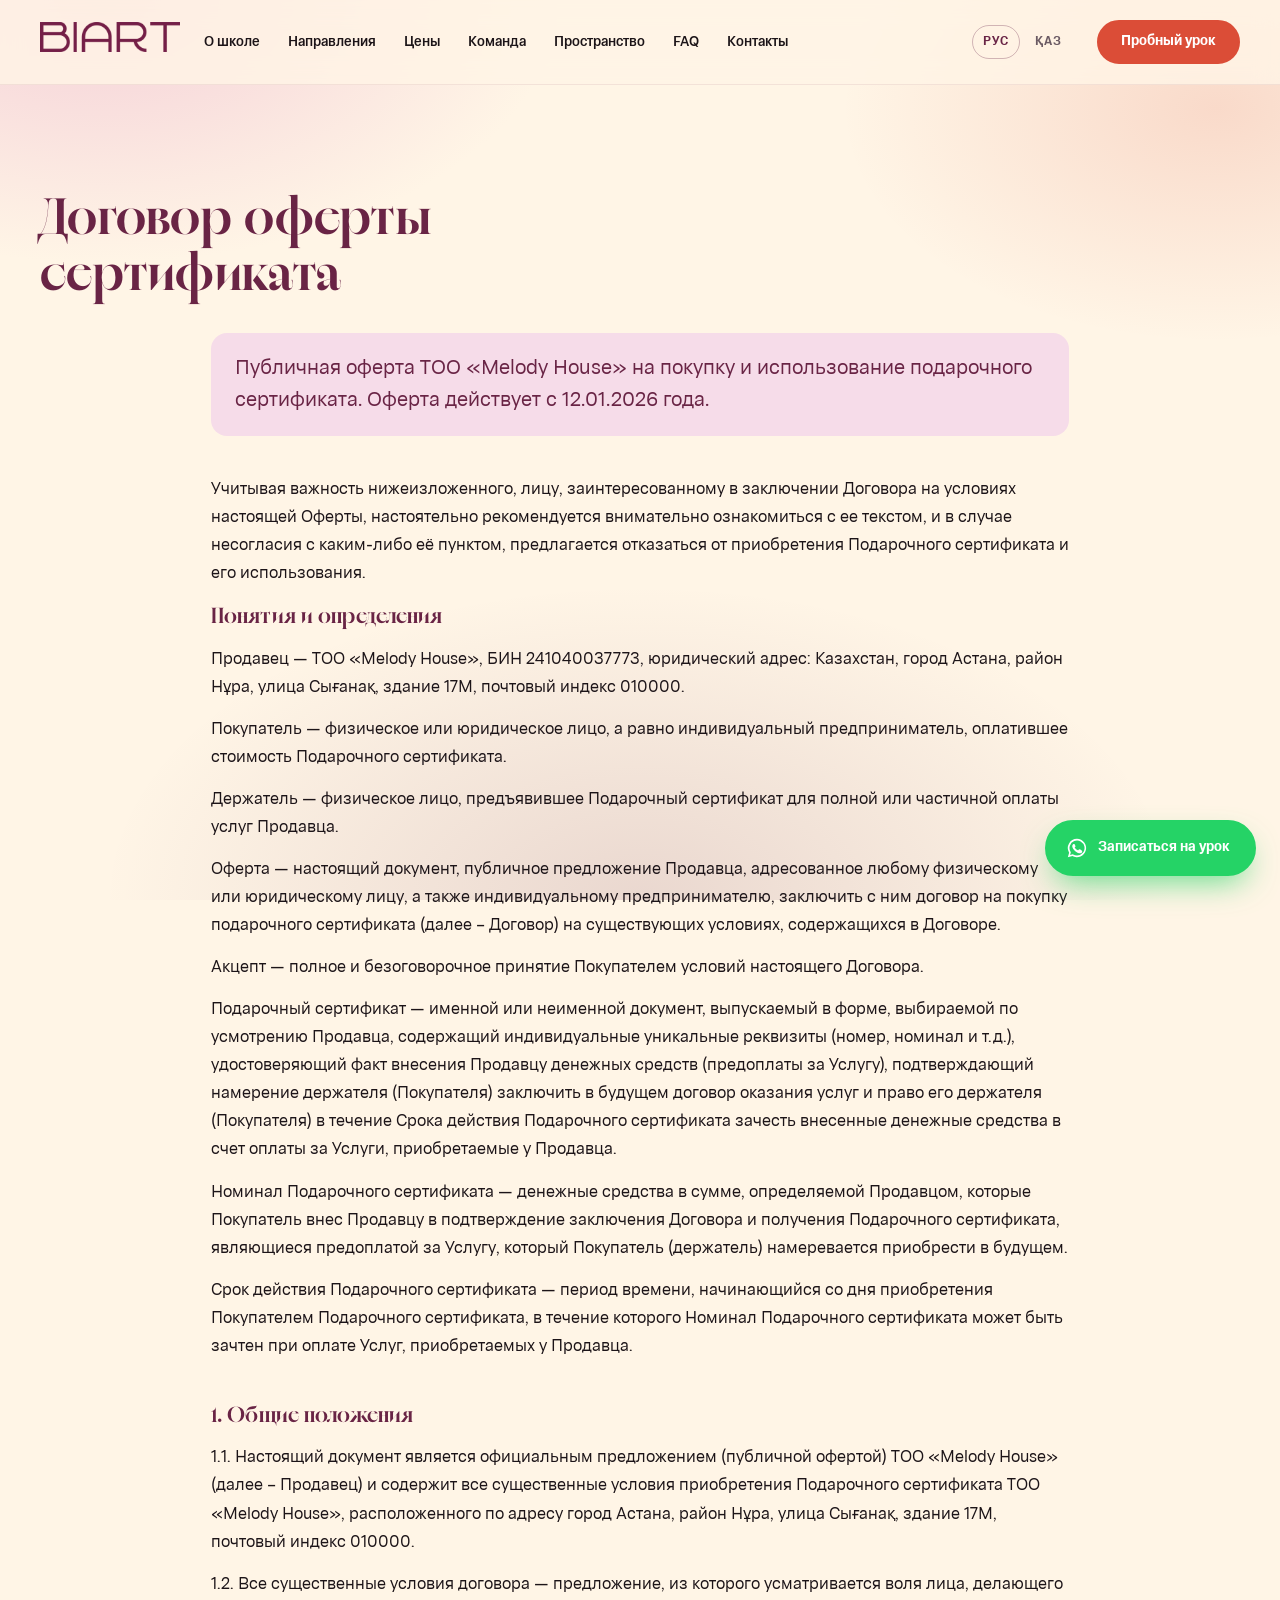
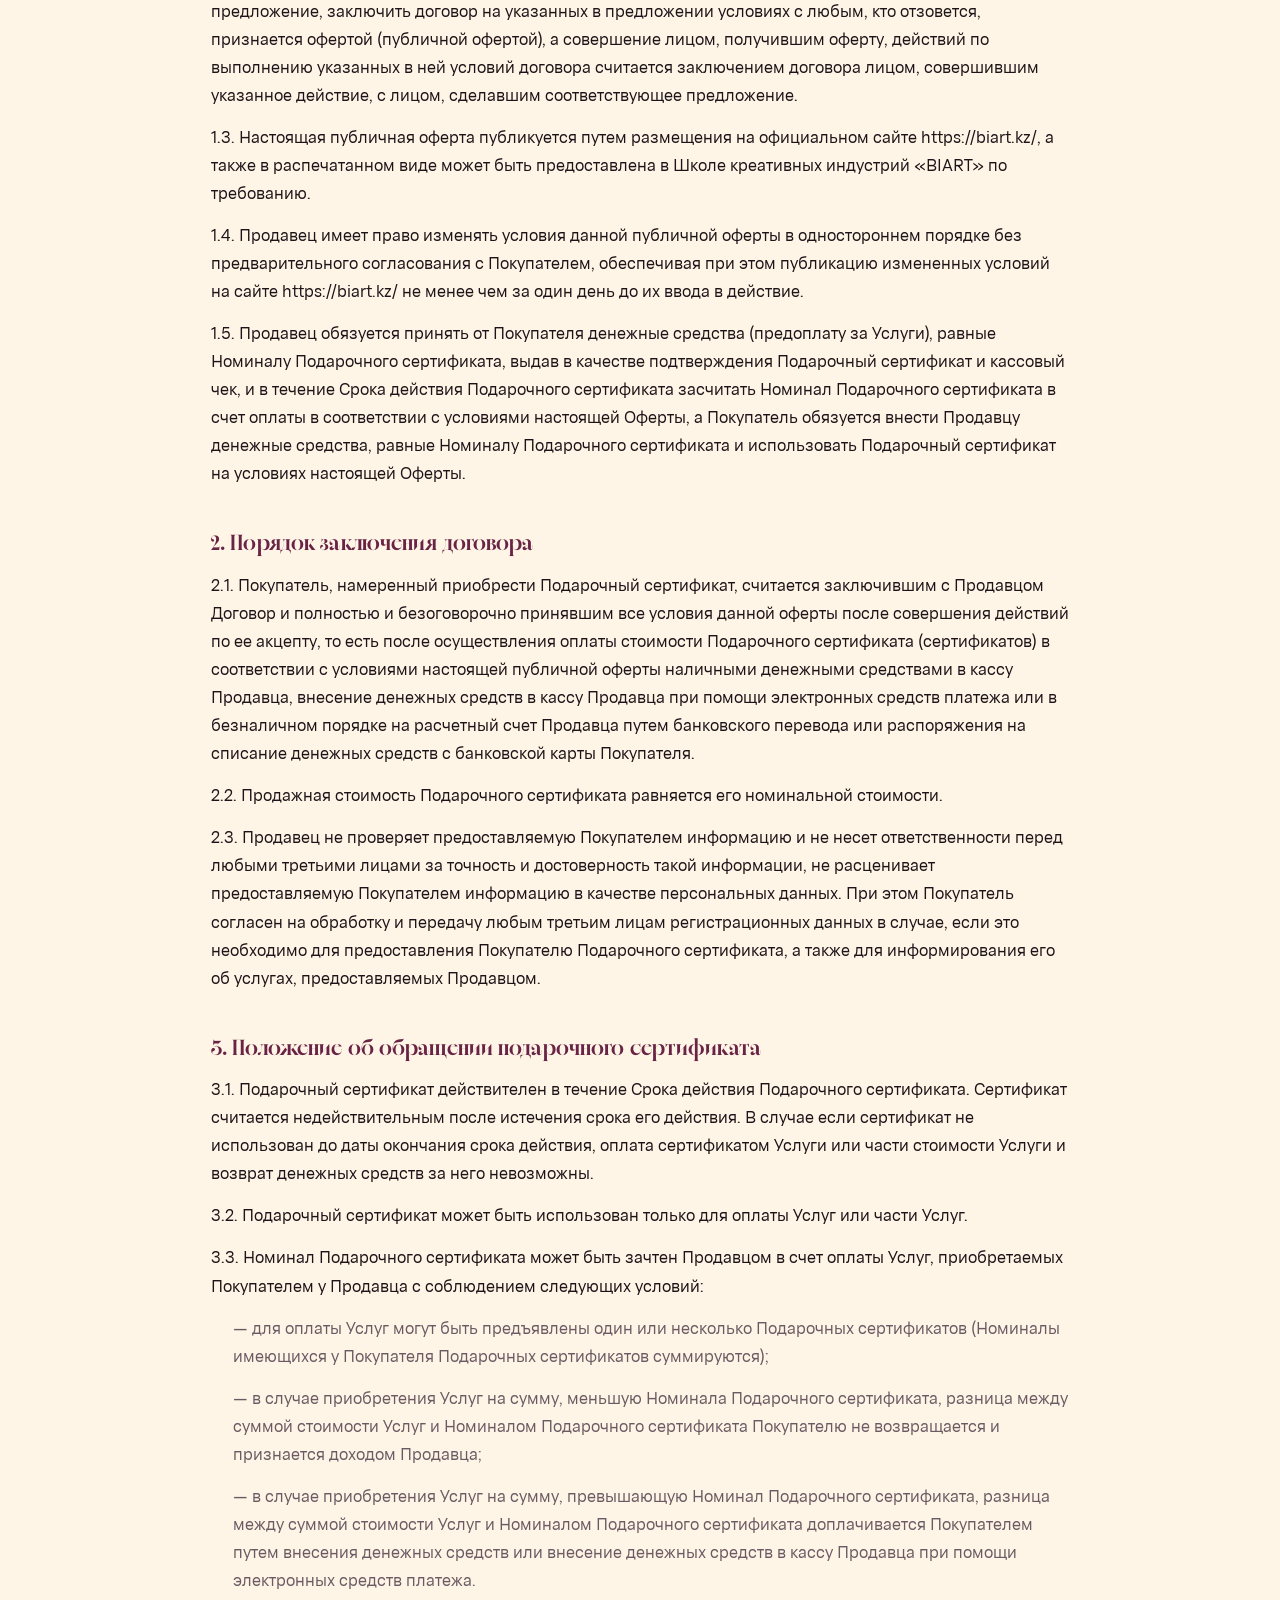
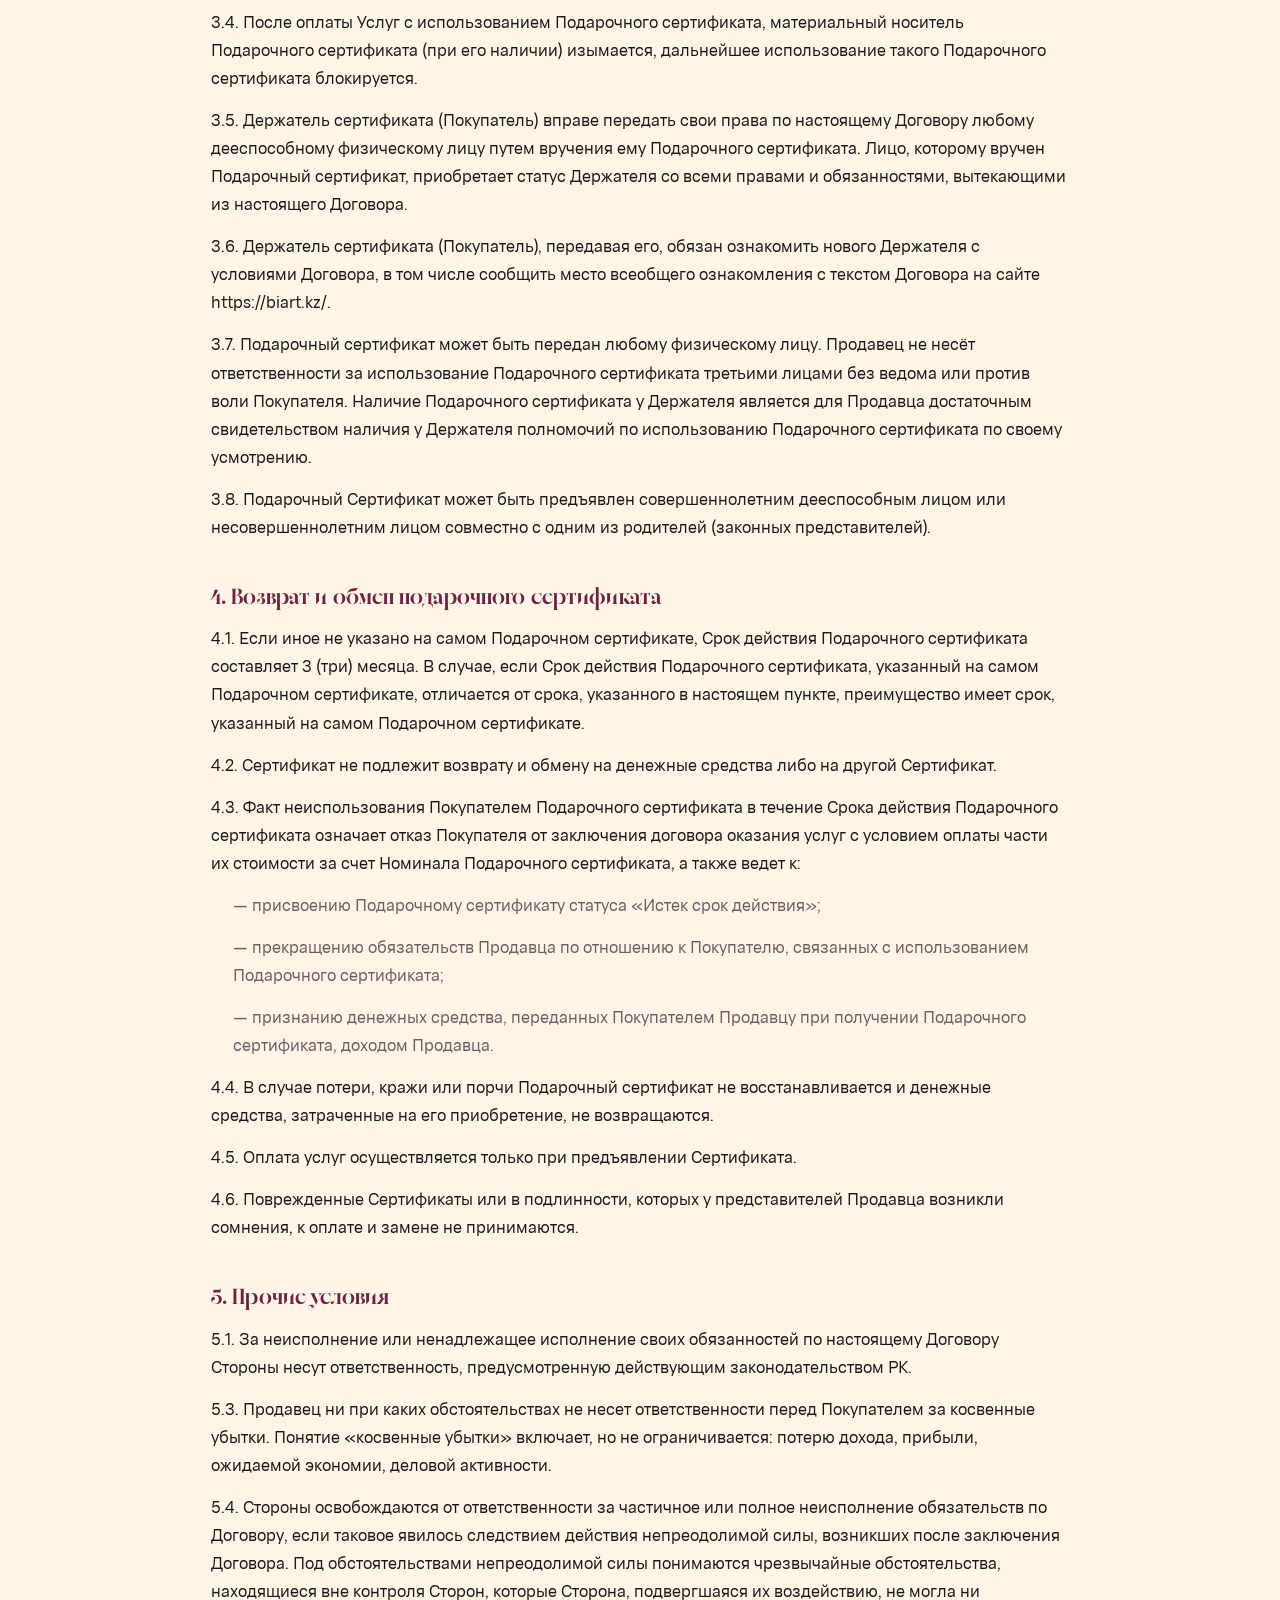
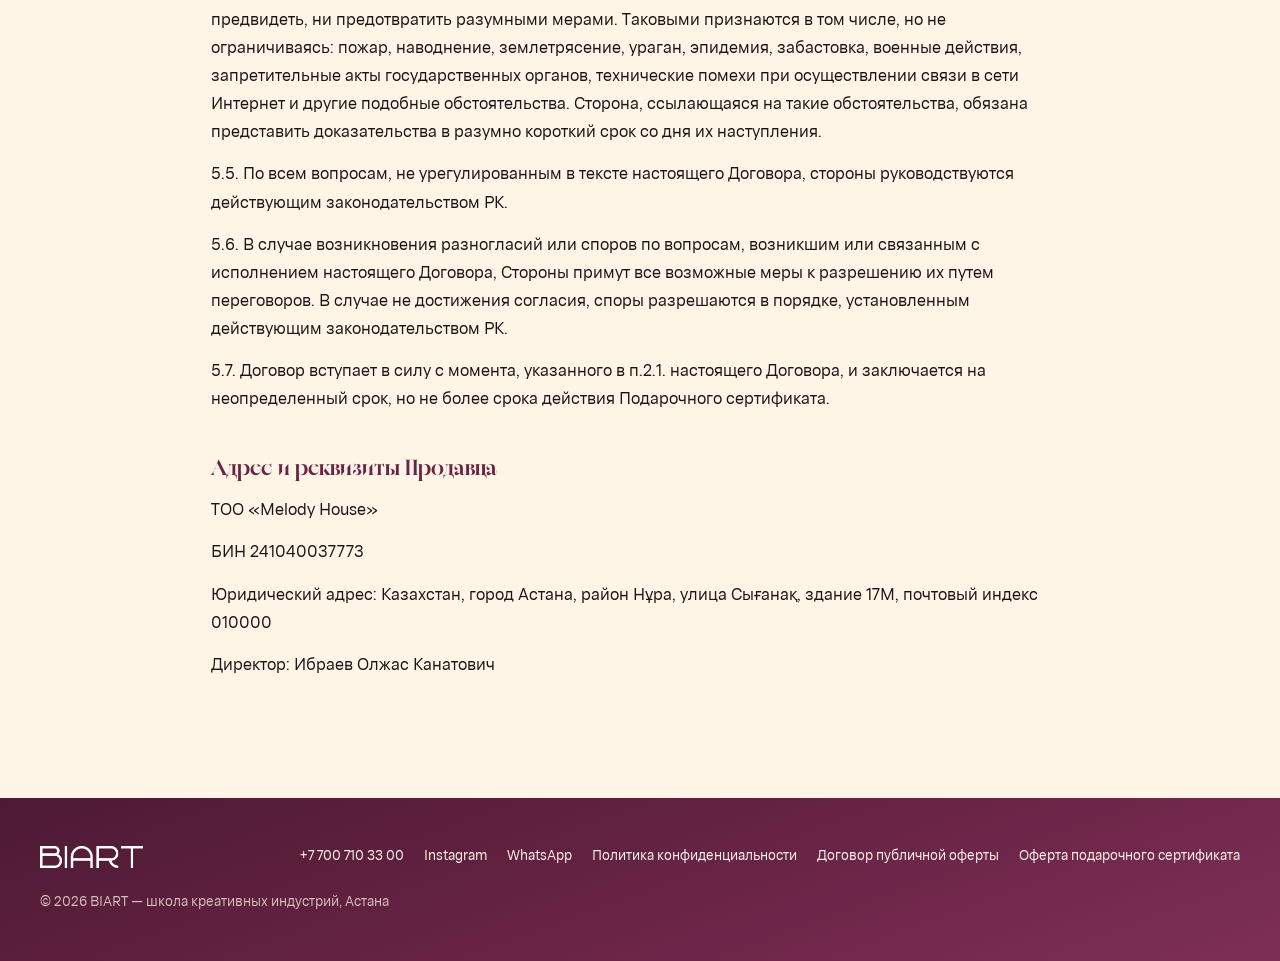
==== commit 4263721e: "demo: плавающая кнопка «Записаться на урок»" ====
--- a/dogovor-oferty-sertifikata/index.html
+++ b/dogovor-oferty-sertifikata/index.html
@@ -1495,6 +1495,7 @@
 
 
 
+
 <link rel="canonical" href="../dogovor-oferty-sertifikata/" />
 </head>
 
@@ -1506,7 +1507,7 @@
 
 <div class="wp-block-group wrap is-layout-flow wp-block-group-is-layout-flow">
 
-<figure class="wp-block-image logo"><a href="../"><img decoding="async" src="../assets/img/logo.png" alt="BIART"/></a></figure>
+<figure class="wp-block-image logo"><a href="../"><img fetchpriority="high" width="800" height="171" decoding="async" src="../assets/img/logo.png" alt="BIART"/></a></figure>
 
 
 <div class="wp-block-group nav is-layout-flow wp-block-group-is-layout-flow">
@@ -1611,7 +1612,7 @@
 <footer class="wp-block-template-part">
 <div class="wp-block-buttons wa-float is-layout-flex wp-block-buttons-is-layout-flex">
 
-<div class="wp-block-button btn-primary"><a class="wp-block-button__link wp-element-button" href="https://wa.me/77007103300?text=Здравствуйте!%20Хочу%20записаться%20на%20пробный%20урок%20в%20BIART" aria-label="Пробный урок — WhatsApp">Пробный урок</a></div>
+<div class="wp-block-button btn-primary"><a class="wp-block-button__link wp-element-button" href="https://wa.me/77007103300?text=Здравствуйте!%20Хочу%20записаться%20на%20пробный%20урок%20в%20BIART" aria-label="Записаться на урок — WhatsApp">Записаться на урок</a></div>
 
 </div>
 
@@ -1620,7 +1621,7 @@
 
 <div class="wp-block-group wrap is-layout-flow wp-block-group-is-layout-flow">
 
-<figure class="wp-block-image footer-logo"><img decoding="async" src="../assets/img/logo-white.png" alt="BIART"/></figure>
+<figure class="wp-block-image footer-logo"><img width="800" height="171" decoding="async" src="../assets/img/logo-white.png" alt="BIART"/></figure>
 
 
 <div class="wp-block-group footer-links is-layout-flow wp-block-group-is-layout-flow">
@@ -1647,9 +1648,17 @@
   /* тёмный первый экран: шапка прозрачная, пока страница не прокручена */
   if (document.querySelector('.hero-stage')) {
     document.body.classList.add('has-dark-hero');
-    var onScroll = function () { document.body.classList.toggle('is-scrolled', window.scrollY > 24); };
+    var onScroll = function () {
+      document.body.classList.toggle('is-scrolled', window.scrollY > 24);
+      // плавающая кнопка записи появляется, когда первый экран ушёл вверх:
+      // на самом хиро своя кнопка, две сразу не нужны
+      document.body.classList.toggle('is-past-hero', window.scrollY > window.innerHeight * 0.65);
+    };
     onScroll();
     window.addEventListener('scroll', onScroll, { passive: true });
+  } else {
+    // на страницах без хиро (оферта, политика, 404) конкурирующей кнопки нет — показываем сразу
+    document.body.classList.add('is-past-hero');
   }
   var header = document.querySelector('.site-header');
   var nav = header && header.querySelector('.nav');
@@ -1730,12 +1739,21 @@
       else if (sl > w * 1.65) jump(-w);
     };
     track.addEventListener('scroll', loop, { passive: true });
-    // WP ставит картинкам loading="lazy": за правым краем они не загрузились бы никогда — форсируем
-    var imgs = track.querySelectorAll('img');
+    // раньше здесь всем кадрам ставилось loading="eager" — браузер тянул все 39 фото сразу,
+    // и даже хиро догружался секунд за тридцать. Теперь у картинок есть width/height,
+    // ширина ленты считается до загрузки, и ленивые кадры подгружаются по мере прокрутки
     var placed = false;
     var place = function () { if (placed) return; placed = true; jump(realW()); };
-    imgs.forEach(function (i) { i.loading = 'eager'; i.addEventListener('load', function () { if (!placed && track.scrollWidth > track.clientWidth * 2) place(); }); });
-    if (track.scrollWidth > track.clientWidth * 2) place(); else setTimeout(place, 1500);
+    if (track.scrollWidth > track.clientWidth * 2) place();
+    else {
+      var tries = 0;
+      var waitLayout = function () {
+        if (placed) return;
+        if (track.scrollWidth > track.clientWidth * 2 || ++tries > 20) place();
+        else setTimeout(waitLayout, 100);
+      };
+      setTimeout(waitLayout, 50);
+    }
 
     // счётчик и полоса прогресса: с 39 кадрами без них непонятно, где ты и сколько ещё
     var meta = document.createElement('div');
@@ -1956,6 +1974,111 @@
   nums.forEach(function (el) { numIo.observe(el); });
 })();
 
+/* Карточки команды: клик по фото открывает биографию поверх страницы.
+   Текст лежит в самой карточке (.teacher-bio) — клиент правит его обычным редактором,
+   JS только показывает. Без JS биография видна прямо в карточке. */
+(function () {
+  var cards = document.querySelectorAll('.teacher');
+  if (!cards.length) return;
+  var isKz = document.documentElement.lang === 'kk';
+  var t = isKz
+    ? { close: 'Жабу', prev: 'Алдыңғы', next: 'Келесі' }
+    : { close: 'Закрыть', prev: 'Предыдущий', next: 'Следующий' };
+
+  document.documentElement.classList.add('has-team-modal');
+
+  var box = document.createElement('div');
+  box.className = 'tm';
+  box.setAttribute('role', 'dialog');
+  box.setAttribute('aria-modal', 'true');
+  box.hidden = true;
+  box.innerHTML =
+    '<div class="tm-box">' +
+      '<button type="button" class="tm-close" aria-label="' + t.close + '">&times;</button>' +
+      '<div class="tm-photo"><img alt=""></div>' +
+      '<div class="tm-text">' +
+        '<p class="tm-role"></p>' +
+        '<h3 class="tm-name"></h3>' +
+        '<div class="tm-bio"></div>' +
+        '<div class="tm-nav">' +
+          '<button type="button" class="tm-prev">&#8249; ' + t.prev + '</button>' +
+          '<button type="button" class="tm-next">' + t.next + ' &#8250;</button>' +
+        '</div>' +
+      '</div>' +
+    '</div>';
+  document.body.appendChild(box);
+
+  var el = {
+    img: box.querySelector('.tm-photo img'),
+    name: box.querySelector('.tm-name'),
+    role: box.querySelector('.tm-role'),
+    bio: box.querySelector('.tm-bio'),
+    close: box.querySelector('.tm-close'),
+    prev: box.querySelector('.tm-prev'),
+    next: box.querySelector('.tm-next')
+  };
+
+  var list = Array.prototype.slice.call(cards).filter(function (c) {
+    return c.querySelector('.teacher-bio');
+  });
+  if (!list.length) return;
+  var index = 0, opener = null;
+
+  var show = function (i) {
+    index = (i + list.length) % list.length;
+    var c = list[index];
+    var photo = c.querySelector('.portrait img');
+    var name = c.querySelector('h3');
+    var role = c.querySelector('.teacher-role');
+    var bio = c.querySelector('.teacher-bio');
+    if (photo) { el.img.src = photo.currentSrc || photo.src; el.img.alt = photo.alt || ''; }
+    el.name.textContent = name ? name.textContent : '';
+    el.role.textContent = role ? role.textContent : '';
+    el.bio.innerHTML = bio ? bio.innerHTML : '';
+    el.prev.hidden = el.next.hidden = list.length < 2;
+    box.querySelector('.tm-box').scrollTop = 0;
+  };
+
+  var open = function (i, from) {
+    opener = from;
+    box.hidden = false;
+    document.body.classList.add('tm-open');
+    show(i);
+    el.close.focus();
+  };
+  var close = function () {
+    box.hidden = true;
+    el.img.removeAttribute('src');
+    document.body.classList.remove('tm-open');
+    if (opener) opener.focus();
+  };
+
+  list.forEach(function (c, i) {
+    var hits = [c.querySelector('.portrait'), c.querySelector('.teacher-more')];
+    hits.forEach(function (h) {
+      if (!h) return;
+      h.setAttribute('role', 'button');
+      h.setAttribute('tabindex', '0');
+      h.classList.add('is-clickable');
+      h.addEventListener('click', function () { open(i, h); });
+      h.addEventListener('keydown', function (e) {
+        if (e.key === 'Enter' || e.key === ' ') { e.preventDefault(); open(i, h); }
+      });
+    });
+  });
+
+  el.close.addEventListener('click', close);
+  el.prev.addEventListener('click', function () { show(index - 1); });
+  el.next.addEventListener('click', function () { show(index + 1); });
+  box.addEventListener('click', function (e) { if (e.target === box) close(); });
+  document.addEventListener('keydown', function (e) {
+    if (box.hidden) return;
+    if (e.key === 'Escape') close();
+    else if (e.key === 'ArrowLeft') show(index - 1);
+    else if (e.key === 'ArrowRight') show(index + 1);
+  });
+})();
+
 </script>
 </body>
 </html>
--- a/style.css
+++ b/style.css
@@ -1194,7 +1194,7 @@
 .editor-styles-wrapper .carousel .m img { height: var(--car-h) !important; width: auto !important; }
 .carousel .m img {
   height: var(--car-h); width: auto; max-width: none;
-  filter: saturate(1.06) contrast(1.03);
+  background: rgba(105, 36, 69, .06);   /* пока кадр грузится */
   border-radius: var(--radius-sm);
   object-fit: cover;
   display: block;
@@ -1302,27 +1302,46 @@
 /* ============================================================
    ПЛАВАЮЩАЯ КНОПКА WHATSAPP (только мобилка)
    ============================================================ */
-:root .wa-float { display: none; }
+/* плавающая кнопка записи: едет за страницей на всех экранах,
+   появляется после первого экрана — на хиро своя кнопка */
+:root .wa-float {
+  position: fixed; right: 24px; bottom: 24px; z-index: 60;
+  margin: 0;
+  opacity: 0; visibility: hidden;
+  transform: translateY(14px) scale(.96);
+  transition: opacity .3s ease, transform .3s cubic-bezier(.22, .61, .36, 1), visibility .3s;
+}
+body.is-past-hero .wa-float { opacity: 1; visibility: visible; transform: none; }
+/* при открытом мобильном меню кнопка не нужна — она бы легла поверх пунктов */
+body.nav-open .wa-float { opacity: 0; visibility: hidden; }
+.wa-float .wp-block-button__link {
+  display: flex; align-items: center; gap: 10px;
+  padding: 15px 24px 15px 19px;
+  background: #25d366; border-color: #25d366; color: #fff;
+  box-shadow: 0 14px 32px -10px rgba(37, 211, 102, .75);
+  font-size: var(--fs-small);
+}
+.wa-float .wp-block-button__link:hover {
+  background: #1fb857; border-color: #1fb857; color: #fff;
+  box-shadow: 0 18px 38px -10px rgba(37, 211, 102, .9);
+}
+.wa-float .wp-block-button__link::before {
+  content: "";
+  width: 22px; height: 22px; flex: 0 0 auto;
+  background: currentColor;
+  -webkit-mask: url("data:image/svg+xml;utf8,<svg xmlns='http://www.w3.org/2000/svg' viewBox='0 0 24 24'><path d='M12 2a10 10 0 0 0-8.6 15.1L2 22l5-1.3A10 10 0 1 0 12 2zm0 18.2a8.2 8.2 0 0 1-4.2-1.2l-.3-.2-3 .8.8-2.9-.2-.3A8.2 8.2 0 1 1 12 20.2zm4.5-6.1c-.2-.1-1.5-.7-1.7-.8s-.4-.1-.6.1-.6.8-.8 1-.3.2-.5.1a6.7 6.7 0 0 1-3.3-2.9c-.3-.4.2-.4.7-1.3.1-.2 0-.3 0-.4l-.8-1.8c-.2-.5-.4-.4-.6-.4h-.5a1 1 0 0 0-.7.3 3 3 0 0 0-.9 2.2 5.2 5.2 0 0 0 1.1 2.8 12 12 0 0 0 4.6 4.1c1.7.7 2.4.8 3.2.7a2.8 2.8 0 0 0 1.8-1.3c.2-.6.2-1.2.2-1.3s-.2-.2-.4-.3z'/></svg>") center / contain no-repeat;
+  mask: url("data:image/svg+xml;utf8,<svg xmlns='http://www.w3.org/2000/svg' viewBox='0 0 24 24'><path d='M12 2a10 10 0 0 0-8.6 15.1L2 22l5-1.3A10 10 0 1 0 12 2zm0 18.2a8.2 8.2 0 0 1-4.2-1.2l-.3-.2-3 .8.8-2.9-.2-.3A8.2 8.2 0 1 1 12 20.2zm4.5-6.1c-.2-.1-1.5-.7-1.7-.8s-.4-.1-.6.1-.6.8-.8 1-.3.2-.5.1a6.7 6.7 0 0 1-3.3-2.9c-.3-.4.2-.4.7-1.3.1-.2 0-.3 0-.4l-.8-1.8c-.2-.5-.4-.4-.6-.4h-.5a1 1 0 0 0-.7.3 3 3 0 0 0-.9 2.2 5.2 5.2 0 0 0 1.1 2.8 12 12 0 0 0 4.6 4.1c1.7.7 2.4.8 3.2.7a2.8 2.8 0 0 0 1.8-1.3c.2-.6.2-1.2.2-1.3s-.2-.2-.4-.3z'/></svg>") center / contain no-repeat;
+}
 @media (max-width: 781px) {
   :root .wa-float {
-    display: block;
-    position: fixed; right: 16px; bottom: 16px; z-index: 60;
-    margin: 0;
+    right: 14px;
+    bottom: calc(14px + env(safe-area-inset-bottom, 0px));   /* чтобы не лезла под домашнюю полоску iPhone */
   }
-  .wa-float .wp-block-button__link {
-    display: flex; align-items: center; gap: 8px;
-    padding: 14px 20px 14px 16px;
-    background: #25d366; border-color: #25d366; color: #fff;
-    box-shadow: 0 12px 28px -8px rgba(37, 211, 102, .7);
-    font-size: var(--fs-small);
-  }
-  .wa-float .wp-block-button__link::before {
-    content: "";
-    width: 22px; height: 22px; flex: 0 0 auto;
-    background: currentColor;
-    -webkit-mask: url("data:image/svg+xml;utf8,<svg xmlns='http://www.w3.org/2000/svg' viewBox='0 0 24 24'><path d='M12 2a10 10 0 0 0-8.6 15.1L2 22l5-1.3A10 10 0 1 0 12 2zm0 18.2a8.2 8.2 0 0 1-4.2-1.2l-.3-.2-3 .8.8-2.9-.2-.3A8.2 8.2 0 1 1 12 20.2zm4.5-6.1c-.2-.1-1.5-.7-1.7-.8s-.4-.1-.6.1-.6.8-.8 1-.3.2-.5.1a6.7 6.7 0 0 1-3.3-2.9c-.3-.4.2-.4.7-1.3.1-.2 0-.3 0-.4l-.8-1.8c-.2-.5-.4-.4-.6-.4h-.5a1 1 0 0 0-.7.3 3 3 0 0 0-.9 2.2 5.2 5.2 0 0 0 1.1 2.8 12 12 0 0 0 4.6 4.1c1.7.7 2.4.8 3.2.7a2.8 2.8 0 0 0 1.8-1.3c.2-.6.2-1.2.2-1.3s-.2-.2-.4-.3z'/></svg>") center / contain no-repeat;
-    mask: url("data:image/svg+xml;utf8,<svg xmlns='http://www.w3.org/2000/svg' viewBox='0 0 24 24'><path d='M12 2a10 10 0 0 0-8.6 15.1L2 22l5-1.3A10 10 0 1 0 12 2zm0 18.2a8.2 8.2 0 0 1-4.2-1.2l-.3-.2-3 .8.8-2.9-.2-.3A8.2 8.2 0 1 1 12 20.2zm4.5-6.1c-.2-.1-1.5-.7-1.7-.8s-.4-.1-.6.1-.6.8-.8 1-.3.2-.5.1a6.7 6.7 0 0 1-3.3-2.9c-.3-.4.2-.4.7-1.3.1-.2 0-.3 0-.4l-.8-1.8c-.2-.5-.4-.4-.6-.4h-.5a1 1 0 0 0-.7.3 3 3 0 0 0-.9 2.2 5.2 5.2 0 0 0 1.1 2.8 12 12 0 0 0 4.6 4.1c1.7.7 2.4.8 3.2.7a2.8 2.8 0 0 0 1.8-1.3c.2-.6.2-1.2.2-1.3s-.2-.2-.4-.3z'/></svg>") center / contain no-repeat;
-  }
+  .wa-float .wp-block-button__link { padding: 13px 18px 13px 15px; gap: 8px; }
+  .wa-float .wp-block-button__link::before { width: 20px; height: 20px; }
+}
+@media (prefers-reduced-motion: reduce) {
+  :root .wa-float { transition: none; transform: none; }
 }
 .editor-styles-wrapper .wa-float { display: none !important; }
 
@@ -1390,3 +1409,84 @@
   :root .legal .legal-lead { padding: 16px 18px; margin-bottom: 28px; }
   :root .legal .legal-h { margin: 30px 0 12px; }
 }
+
+
+/* ============================================================
+   КОМАНДА: биография в карточке и всплывающее окно
+   класс has-team-modal ставит team.js — без JS биография
+   остаётся видимой прямо в карточке
+   ============================================================ */
+:root .teacher-cred { margin: 0; }
+:root .teacher-more {
+  margin: 10px 0 0;
+  font-size: var(--fs-small); font-weight: 700;
+  letter-spacing: .06em; text-transform: uppercase;
+  color: var(--c-pink);
+  border-bottom: 1px solid rgba(232, 163, 199, .5);
+  align-self: flex-start; padding-bottom: 2px;
+}
+:root .teacher-bio p { font-size: var(--fs-small); line-height: 1.6; color: rgba(255, 245, 230, .8); margin: 10px 0 0; }
+.has-team-modal .teacher-bio { display: none; }
+.has-team-modal .teacher-more { display: inline-block; }
+.teacher-more { display: none; }
+.has-team-modal .is-clickable { cursor: pointer; }
+.has-team-modal .teacher .portrait { overflow: hidden; }
+.has-team-modal .teacher .portrait img { transition: transform .45s cubic-bezier(.22, .61, .36, 1); }
+.has-team-modal .teacher .portrait:hover img,
+.has-team-modal .teacher .portrait:focus-visible img { transform: scale(1.04); }
+.has-team-modal .teacher-more:hover { color: var(--c-cream); border-bottom-color: var(--c-cream); }
+
+body.tm-open { overflow: hidden; }
+.tm {
+  position: fixed; inset: 0; z-index: 1000;
+  display: flex; align-items: center; justify-content: center;
+  padding: var(--gutter);
+  background: rgba(26, 10, 18, .82);
+  backdrop-filter: blur(4px);
+}
+.tm[hidden] { display: none; }
+.tm-box {
+  position: relative;
+  display: grid; grid-template-columns: minmax(0, 4fr) minmax(0, 7fr);
+  gap: 32px;
+  width: min(980px, 100%); max-height: min(86vh, 900px);
+  overflow: auto;
+  padding: 32px;
+  background: var(--c-cream); color: var(--c-ink);
+  border-radius: var(--radius);
+}
+.tm-photo img { width: 100%; aspect-ratio: 3 / 4; object-fit: cover; display: block; border-radius: var(--radius-sm); }
+.tm-role {
+  margin: 0 0 6px;
+  font-size: 12px; font-weight: 700; letter-spacing: .14em; text-transform: uppercase;
+  color: var(--c-vermilion-ink);
+}
+.tm-name {
+  font-family: var(--f-display); font-weight: 700;
+  font-size: var(--fs-h3); line-height: 1.1; color: var(--c-bordeaux);
+  margin: 0 0 16px;
+}
+.tm-bio p { font-size: var(--fs-small); line-height: 1.62; margin: 0 0 12px; color: var(--c-ink); }
+.tm-bio p:last-child { margin-bottom: 0; }
+.tm-nav { display: flex; gap: 10px; margin-top: 22px; }
+.tm-nav button {
+  font: inherit; font-size: var(--fs-small); font-weight: 700;
+  padding: 9px 16px; border-radius: 999px; cursor: pointer;
+  border: 1px solid rgba(105, 36, 69, .25);
+  background: transparent; color: var(--c-bordeaux);
+}
+.tm-nav button:hover { background: var(--c-bordeaux); color: var(--c-cream); border-color: transparent; }
+.tm-close {
+  position: absolute; top: 12px; right: 14px;
+  width: 38px; height: 38px; border: 0; border-radius: 50%;
+  background: rgba(105, 36, 69, .1); color: var(--c-bordeaux);
+  font-size: 26px; line-height: 1; cursor: pointer;
+}
+.tm-close:hover { background: var(--c-bordeaux); color: var(--c-cream); }
+@media (max-width: 781px) {
+  .tm { padding: 12px; }
+  .tm-box { grid-template-columns: 1fr; gap: 18px; padding: 22px 18px; max-height: 92vh; }
+  .tm-photo img { aspect-ratio: 4 / 3; }
+}
+/* в редакторе биографии видны как обычный текст */
+.editor-styles-wrapper .teacher-bio { display: block; }
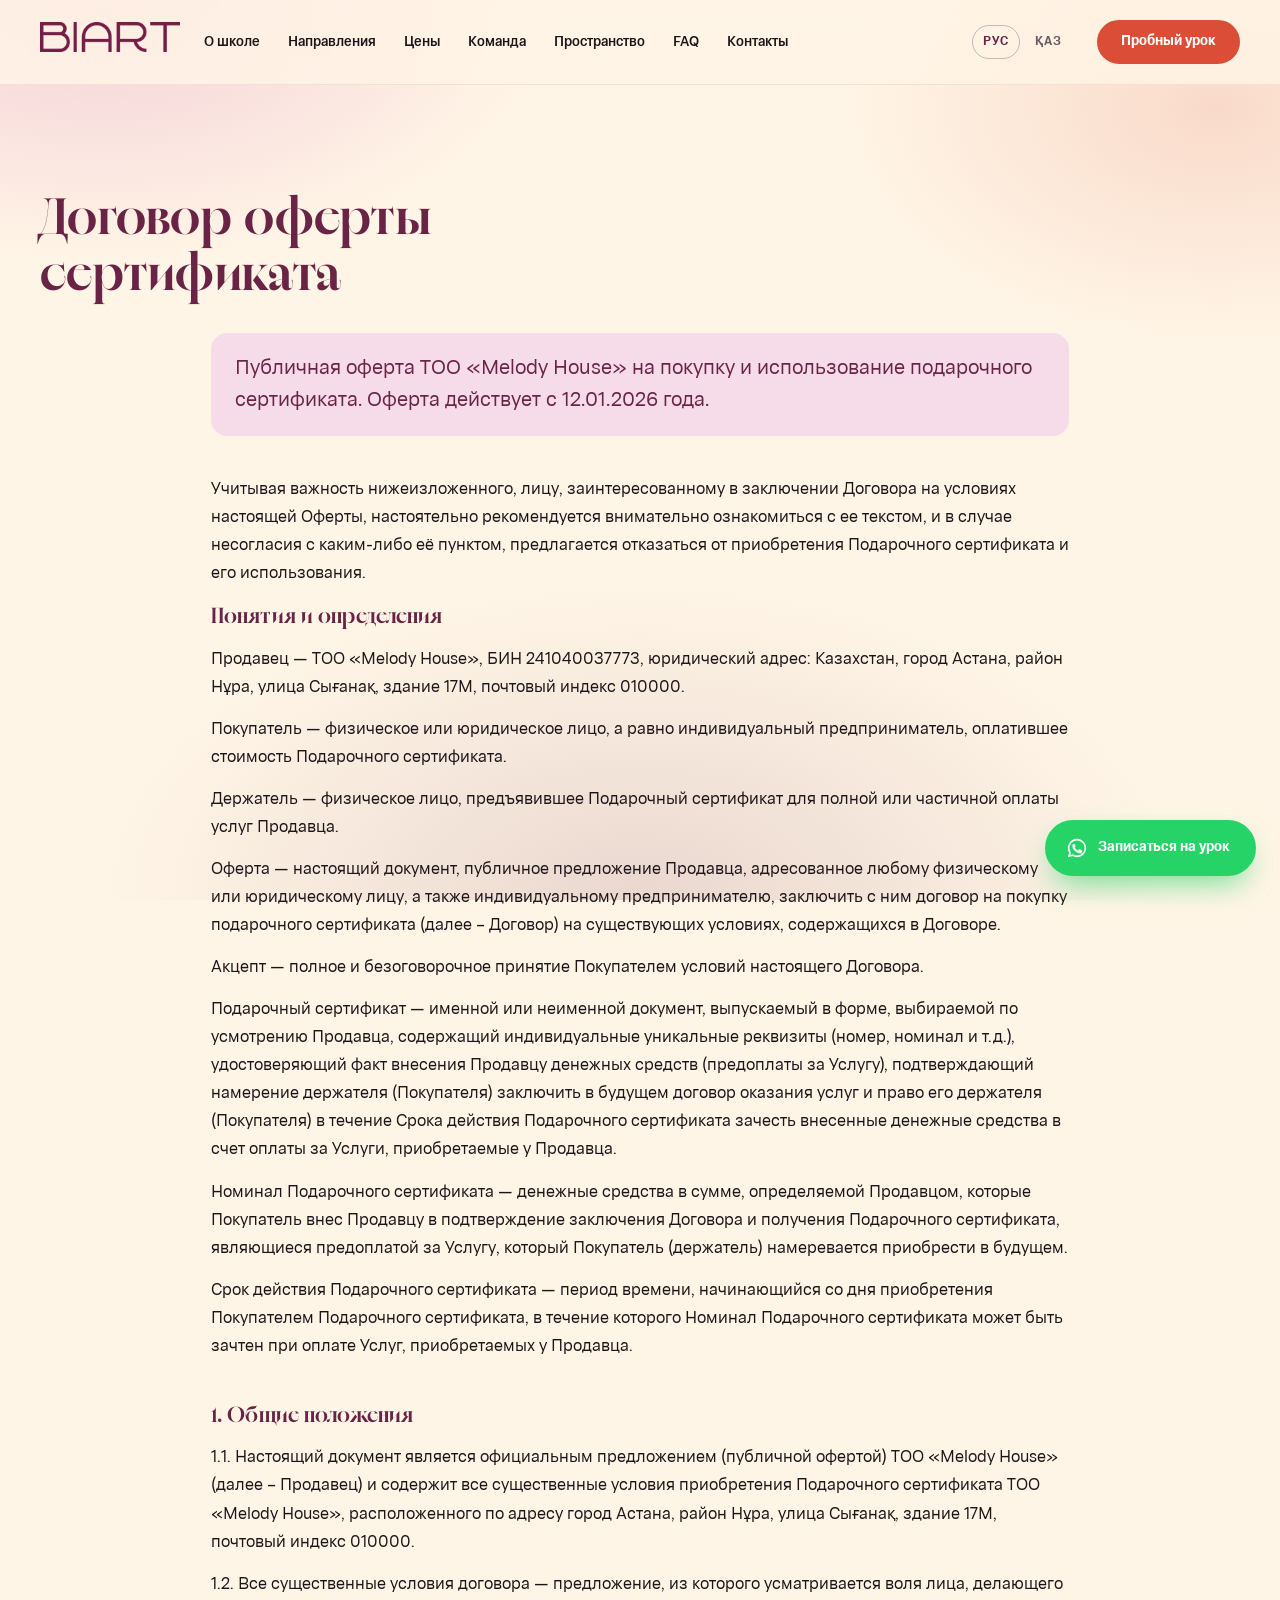
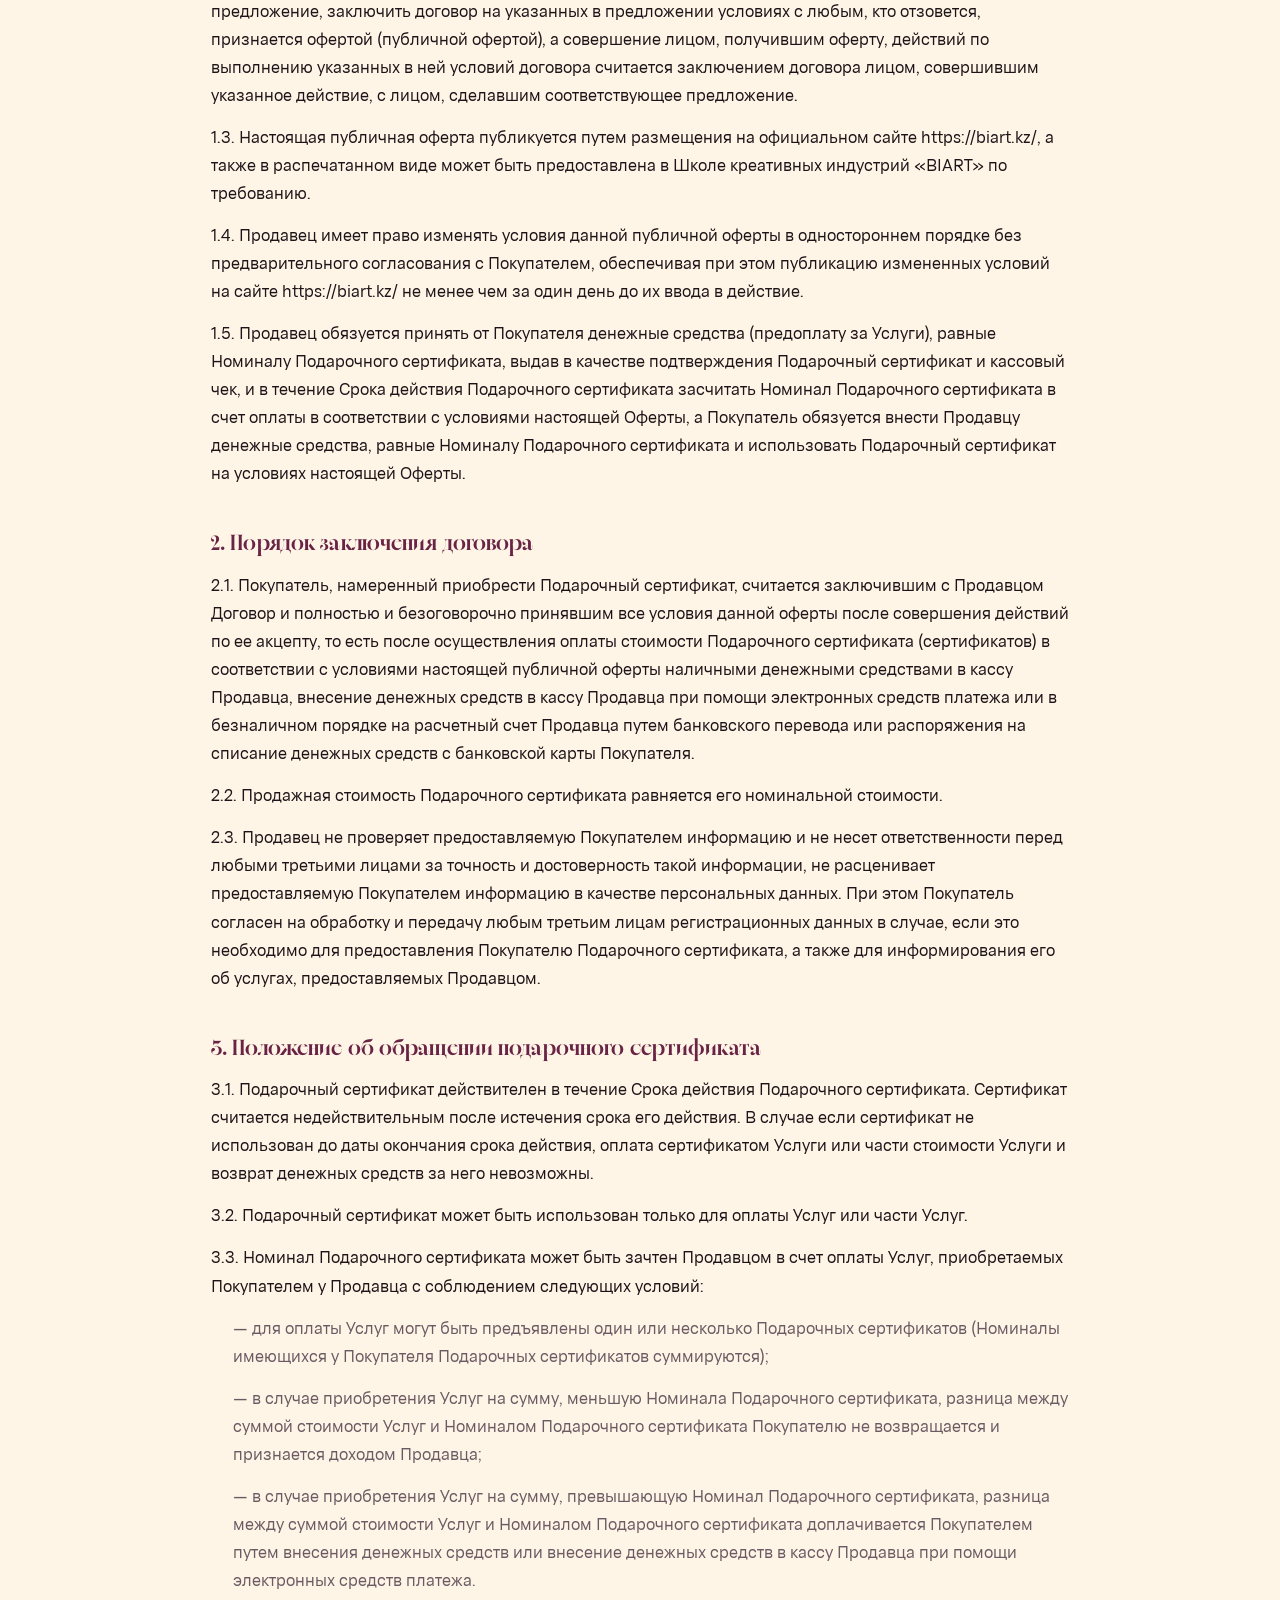
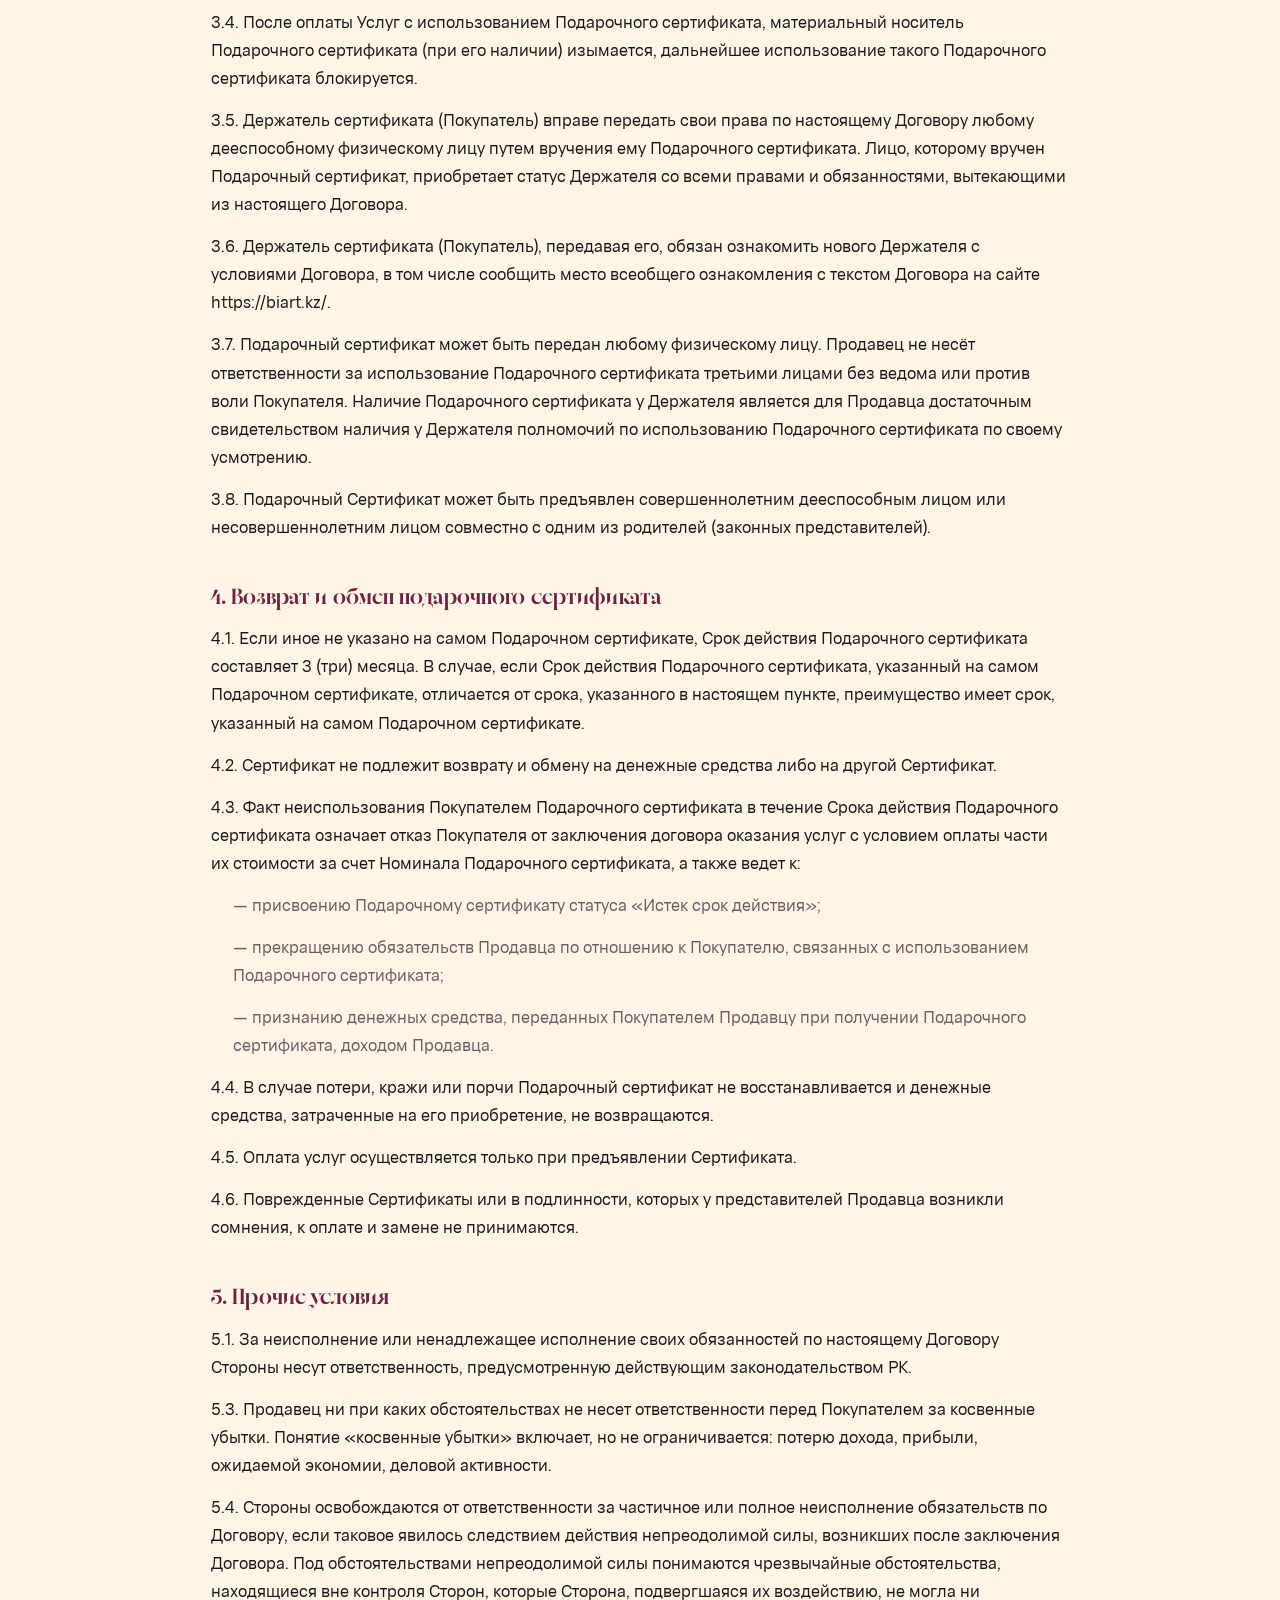
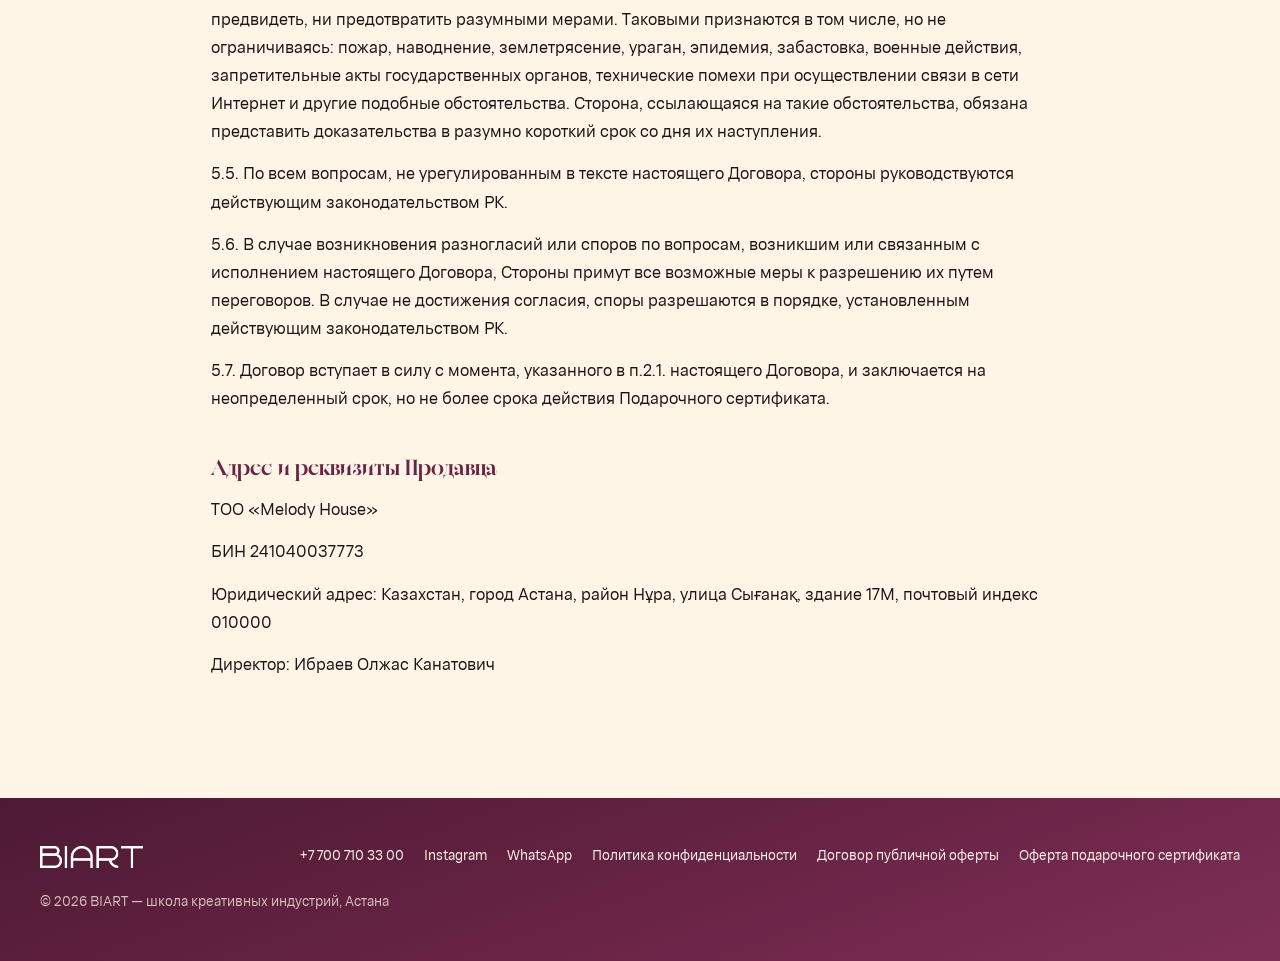
==== commit 88370582: "demo: webp, карта по клику, лёгкая загрузка" ====
--- a/dogovor-oferty-sertifikata/index.html
+++ b/dogovor-oferty-sertifikata/index.html
@@ -1496,6 +1496,7 @@
 
 
 
+
 <link rel="canonical" href="../dogovor-oferty-sertifikata/" />
 </head>
 
@@ -1507,7 +1508,7 @@
 
 <div class="wp-block-group wrap is-layout-flow wp-block-group-is-layout-flow">
 
-<figure class="wp-block-image logo"><a href="../"><img fetchpriority="high" width="800" height="171" decoding="async" src="../assets/img/logo.png" alt="BIART"/></a></figure>
+<figure class="wp-block-image logo"><a href="../"><img fetchpriority="high" width="800" height="171" decoding="async" src="../assets/img/logo.webp" alt="BIART"/></a></figure>
 
 
 <div class="wp-block-group nav is-layout-flow wp-block-group-is-layout-flow">
@@ -1621,7 +1622,7 @@
 
 <div class="wp-block-group wrap is-layout-flow wp-block-group-is-layout-flow">
 
-<figure class="wp-block-image footer-logo"><img width="800" height="171" decoding="async" src="../assets/img/logo-white.png" alt="BIART"/></figure>
+<figure class="wp-block-image footer-logo"><img width="800" height="171" decoding="async" src="../assets/img/logo-white.webp" alt="BIART"/></figure>
 
 
 <div class="wp-block-group footer-links is-layout-flow wp-block-group-is-layout-flow">
@@ -2079,6 +2080,28 @@
   });
 })();
 
+/* Карта по клику: виджет Яндекса тянет больше мегабайта скриптов, поэтому
+   до клика на странице стоит заглушка. Без JS работает <noscript> с обычным iframe. */
+(function () {
+  document.querySelectorAll('.map-embed.is-stub').forEach(function (box) {
+    var btn = box.querySelector('.map-open');
+    if (!btn) return;
+    btn.addEventListener('click', function () {
+      var f = document.createElement('iframe');
+      f.src = box.dataset.map;
+      f.title = box.dataset.title || '';
+      f.width = '100%';
+      f.height = '600';
+      f.loading = 'eager';
+      f.allowFullscreen = true;
+      f.referrerPolicy = 'strict-origin-when-cross-origin';
+      box.classList.remove('is-stub');
+      box.innerHTML = '';
+      box.appendChild(f);
+    });
+  });
+})();
+
 </script>
 </body>
 </html>
--- a/style.css
+++ b/style.css
@@ -1490,3 +1490,27 @@
 }
 /* в редакторе биографии видны как обычный текст */
 .editor-styles-wrapper .teacher-bio { display: block; }
+
+
+/* ============================================================
+   КАРТА: заглушка до клика (виджет Яндекса — больше мегабайта скриптов)
+   ============================================================ */
+.map-embed.is-stub {
+  /* position не задаём: в контактах .contact-map .map-embed растянут inset: 0 */
+  min-height: var(--map-h, 320px);
+  display: flex; flex-direction: column; align-items: center; justify-content: center; gap: 12px;
+  background:
+    repeating-linear-gradient(45deg, rgba(105, 36, 69, .05) 0 12px, transparent 12px 24px),
+    var(--c-pink-soft, #f6d3e4);
+  border-radius: var(--radius-sm);
+}
+.map-embed .map-open {
+  font: inherit; font-weight: 700; font-size: var(--fs-small);
+  padding: 14px 26px; border: 0; border-radius: 999px; cursor: pointer;
+  background: var(--c-vermilion); color: #fff;
+  box-shadow: 0 14px 30px -12px rgba(219, 77, 55, .8);
+}
+.map-embed .map-open:hover { background: var(--c-bordeaux); }
+.map-embed .map-note { font-size: var(--fs-small); color: var(--c-muted); }
+.map-embed iframe { display: block; width: 100%; border: 0; border-radius: var(--radius-sm); }
+@media (max-width: 781px) { .map-embed.is-stub { min-height: var(--m-map-h, 220px); gap: 8px; } }
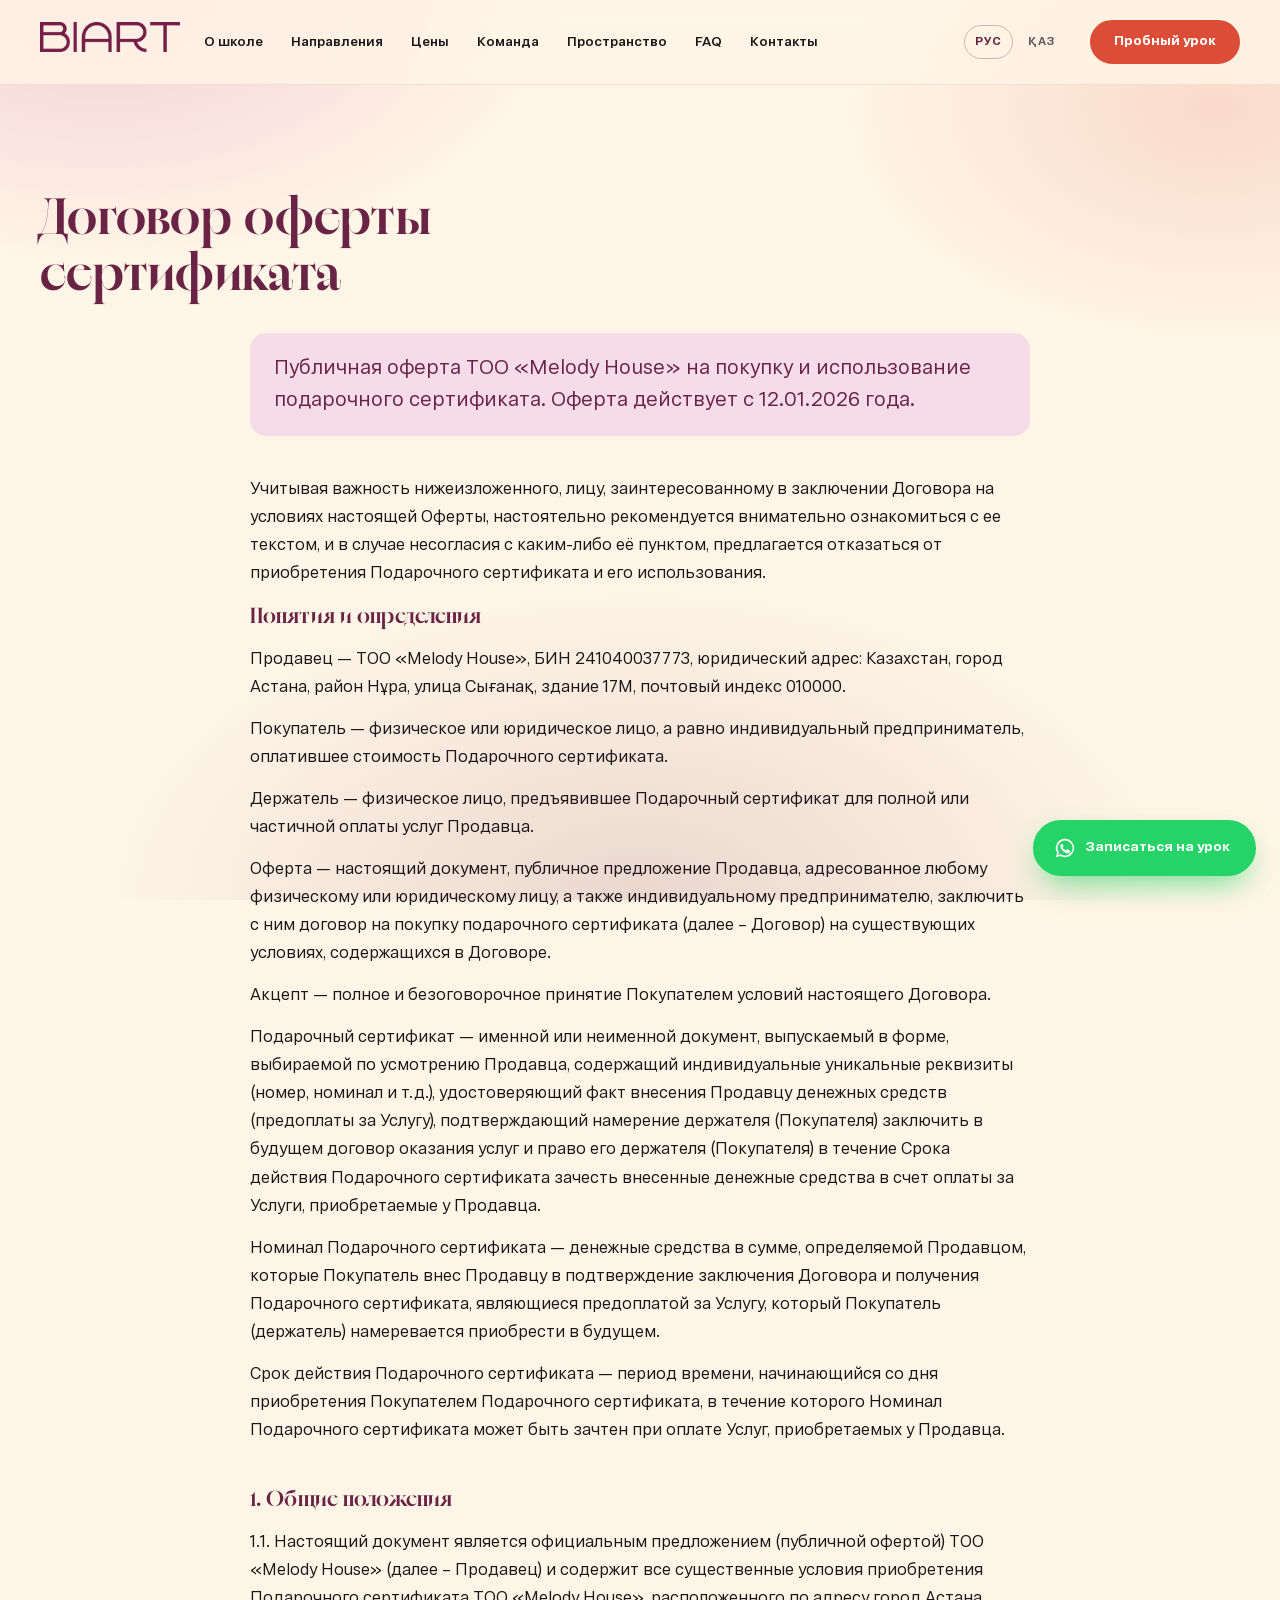
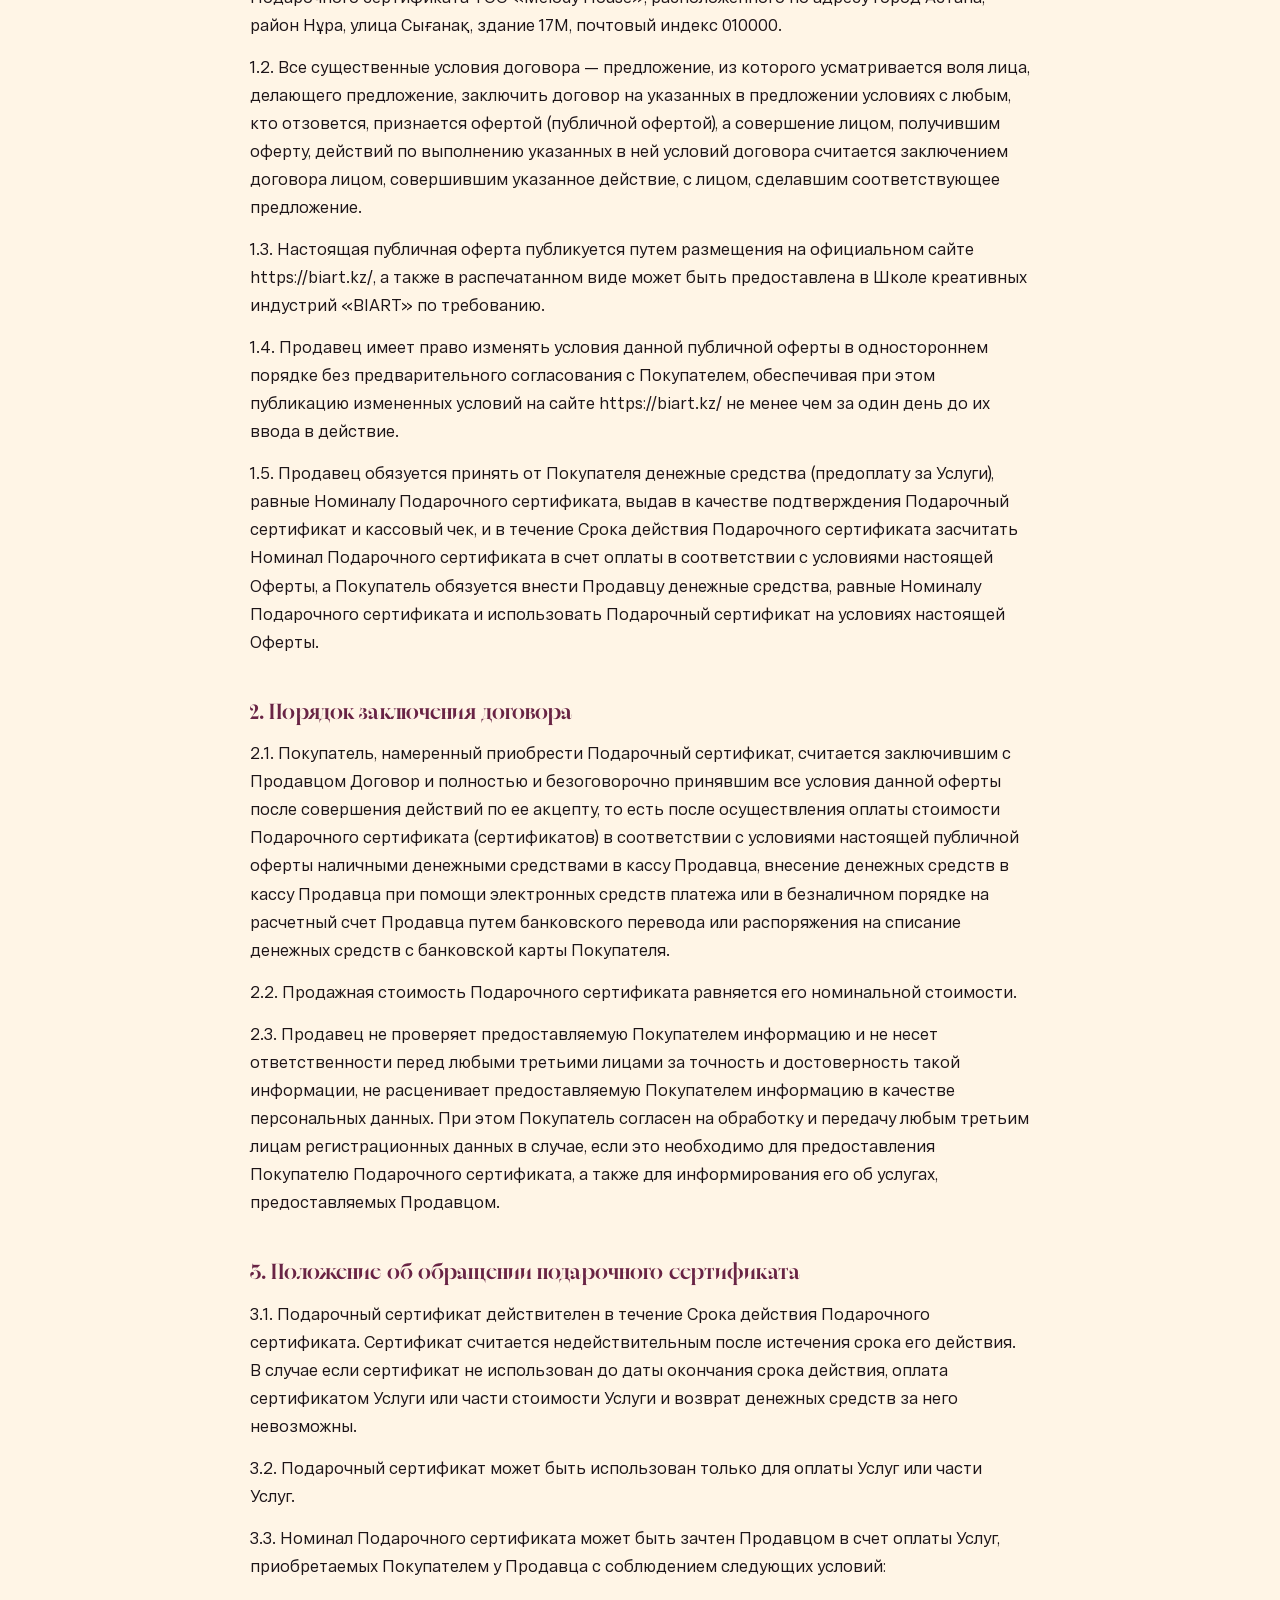
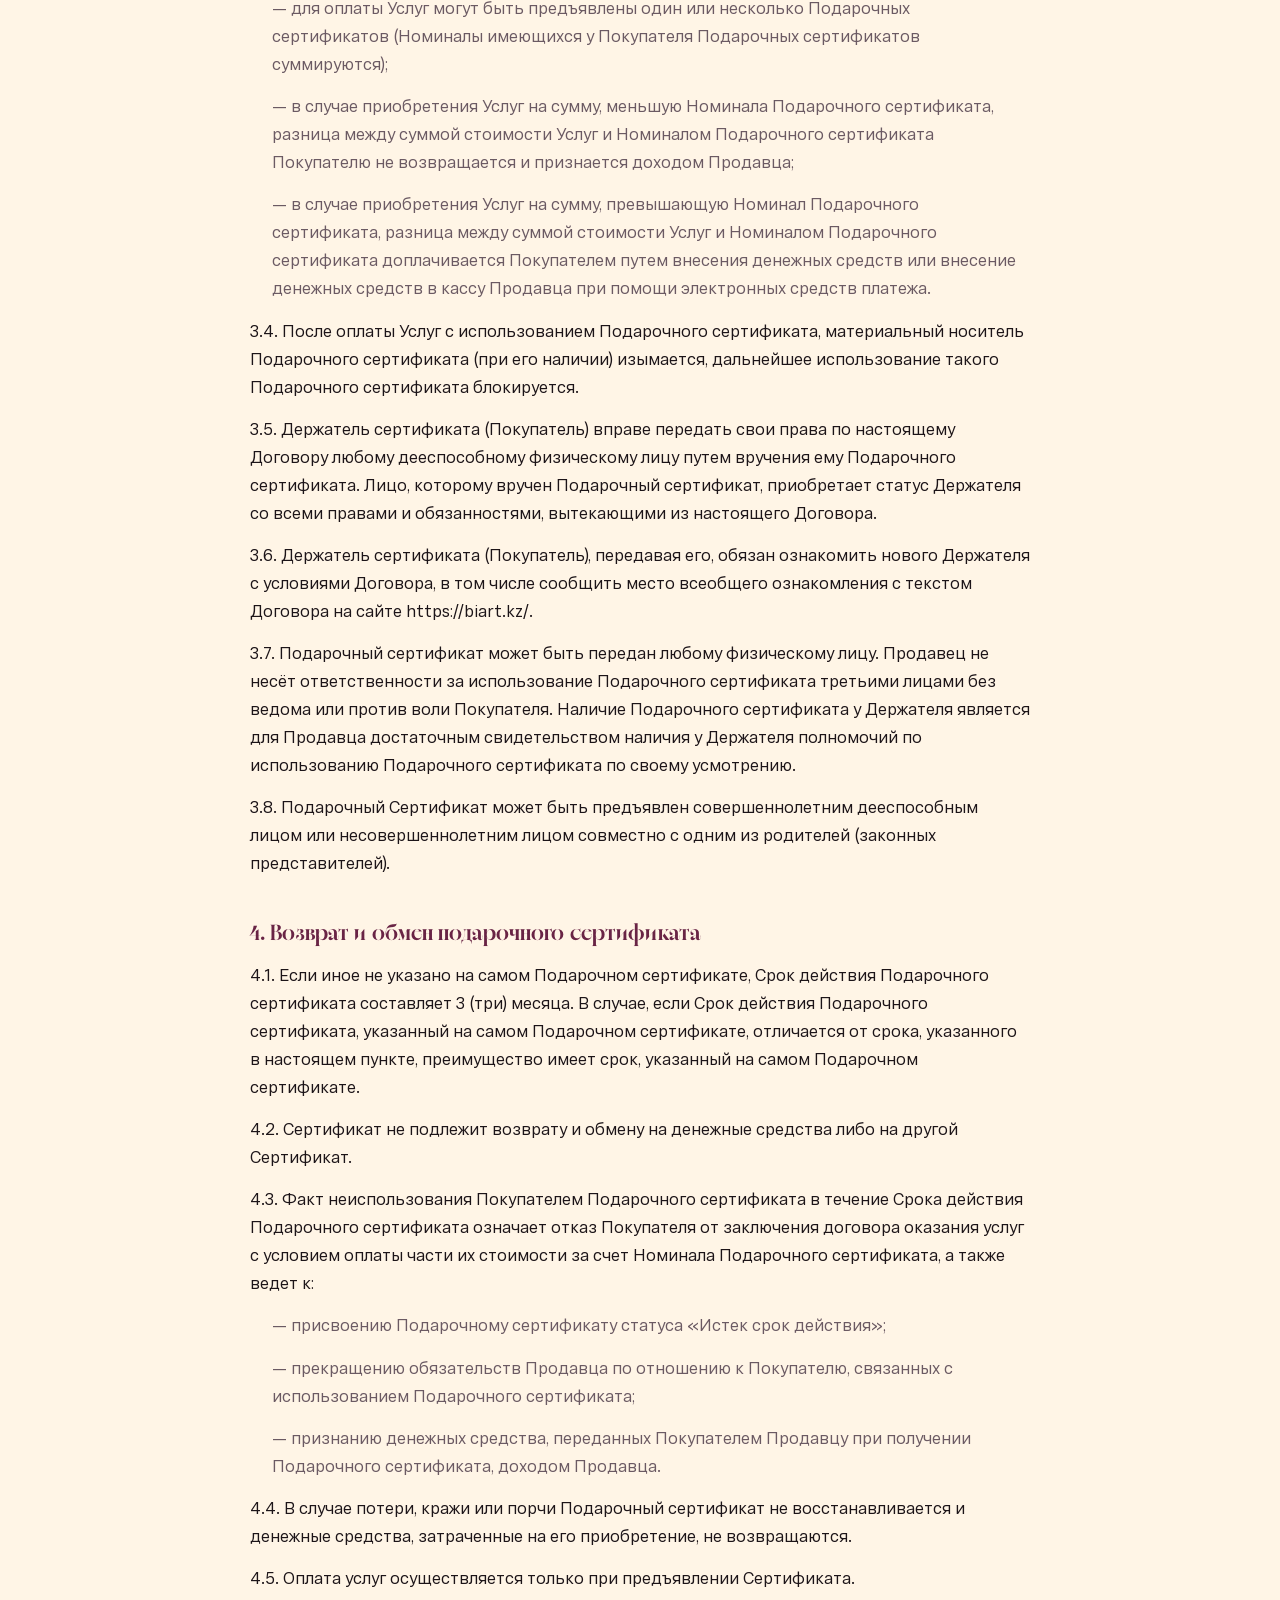
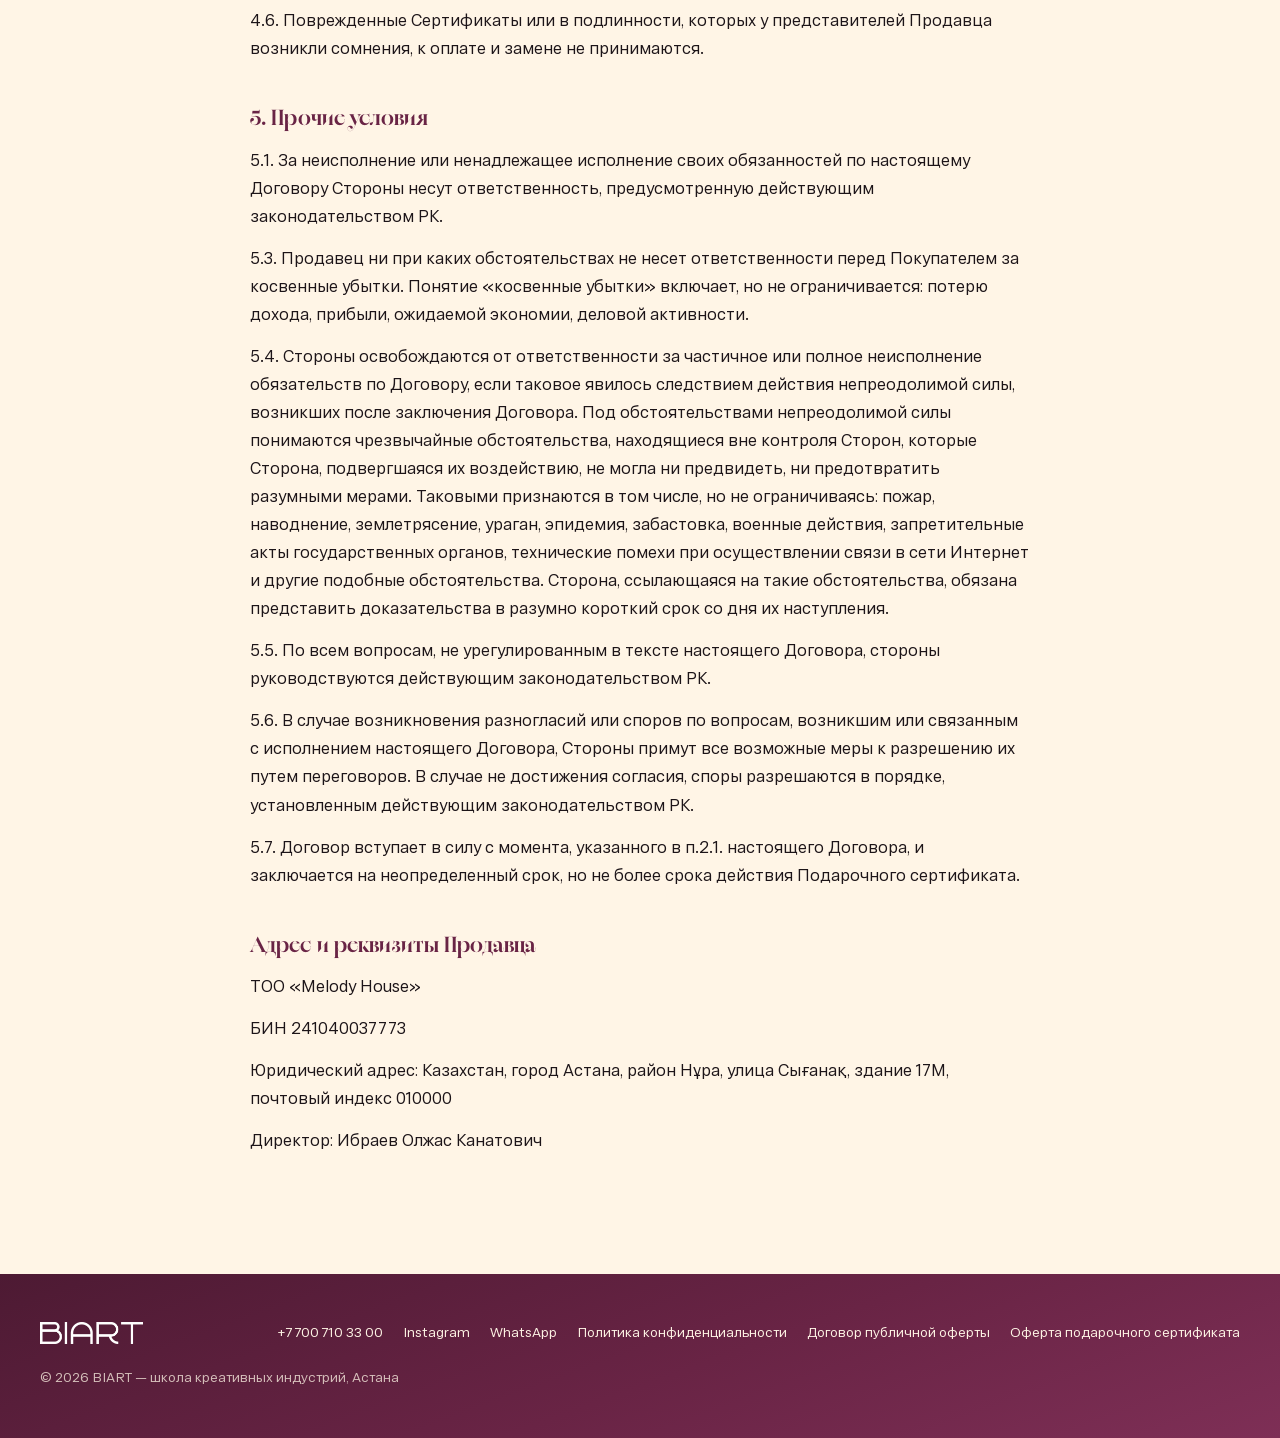
==== commit 3ef0690c: "demo: подписи к кадрам, манифест, лёгкая тема" ====
--- a/dogovor-oferty-sertifikata/index.html
+++ b/dogovor-oferty-sertifikata/index.html
@@ -9,21 +9,21 @@
 <title>Договор оферты сертификата &#8212; BIART</title>
 
 
-<meta name="description" content="Школа творческих индустрий для детей 6–18 лет в Астане: музыка, хореография, актёрское мастерство, digital art. Сильные педагоги, своя сцена, 5000 м². Пробный урок бесплатно.">
 <meta name="theme-color" content="#692445">
 <meta property="og:type" content="website">
 <meta property="og:site_name" content="BIART">
 <meta property="og:locale" content="ru_RU">
-<meta property="og:title" content="BIART — школа творческих индустрий в Астане">
-<meta property="og:description" content="Школа творческих индустрий для детей 6–18 лет в Астане: музыка, хореография, актёрское мастерство, digital art. Сильные педагоги, своя сцена, 5000 м². Пробный урок бесплатно.">
-<meta property="og:url" content="../">
+<meta property="og:title" content="Договор оферты сертификата — BIART">
+<meta property="og:url" content="../dogovor-oferty-sertifikata/">
 <meta property="og:image" content="../assets/img/og.jpg">
 <meta property="og:image:width" content="1200">
 <meta property="og:image:height" content="630">
+<meta property="og:image:alt" content="Школа BIART в Астане">
 <meta name="twitter:card" content="summary_large_image">
 <link rel="icon" href="../assets/img/favicon.ico" sizes="any">
 <link rel="icon" type="image/png" sizes="32x32" href="../assets/img/favicon-32.png">
 <link rel="apple-touch-icon" sizes="180x180" href="../assets/img/apple-touch-icon.png">
+<link rel="manifest" href="../assets/site.webmanifest">
 <style id="wp-img-auto-sizes-contain-inline-css">
 img:is([sizes=auto i],[sizes^="auto," i]){contain-intrinsic-size:3000px 1500px}
 /*# sourceURL=wp-img-auto-sizes-contain-inline-css */
--- a/style.css
+++ b/style.css
@@ -3,10 +3,10 @@
 Theme URI: https://biart.kz
 Author: BIART
 Description: Блочная тема школы креативных индустрий BIART (Астана). Собрана по брендбуку.
-Version: 0.9.4
+Version: 1.0.0
 Requires at least: 6.5
 Tested up to: 7.1
-Requires PHP: 8.1
+Requires PHP: 8.2
 License: GNU General Public License v2 or later
 Text Domain: biart
 */
@@ -1352,6 +1352,7 @@
 :root .error-code { font-family: var(--f-display); font-weight: 700; font-size: clamp(120px, 20vw, 220px); line-height: .9; color: var(--c-pink); margin: 0 0 8px; }
 :root .error-page h1 { font-size: var(--fs-h2); margin: 0 0 12px; }
 :root .error-page p { color: var(--c-muted); max-width: 44ch; margin: 0 auto 28px; }
+:root .error-page .error-kk { font-size: var(--fs-small); opacity: .85; margin-top: -14px; }
 .error-page .wp-block-buttons { justify-content: center; }
 
 
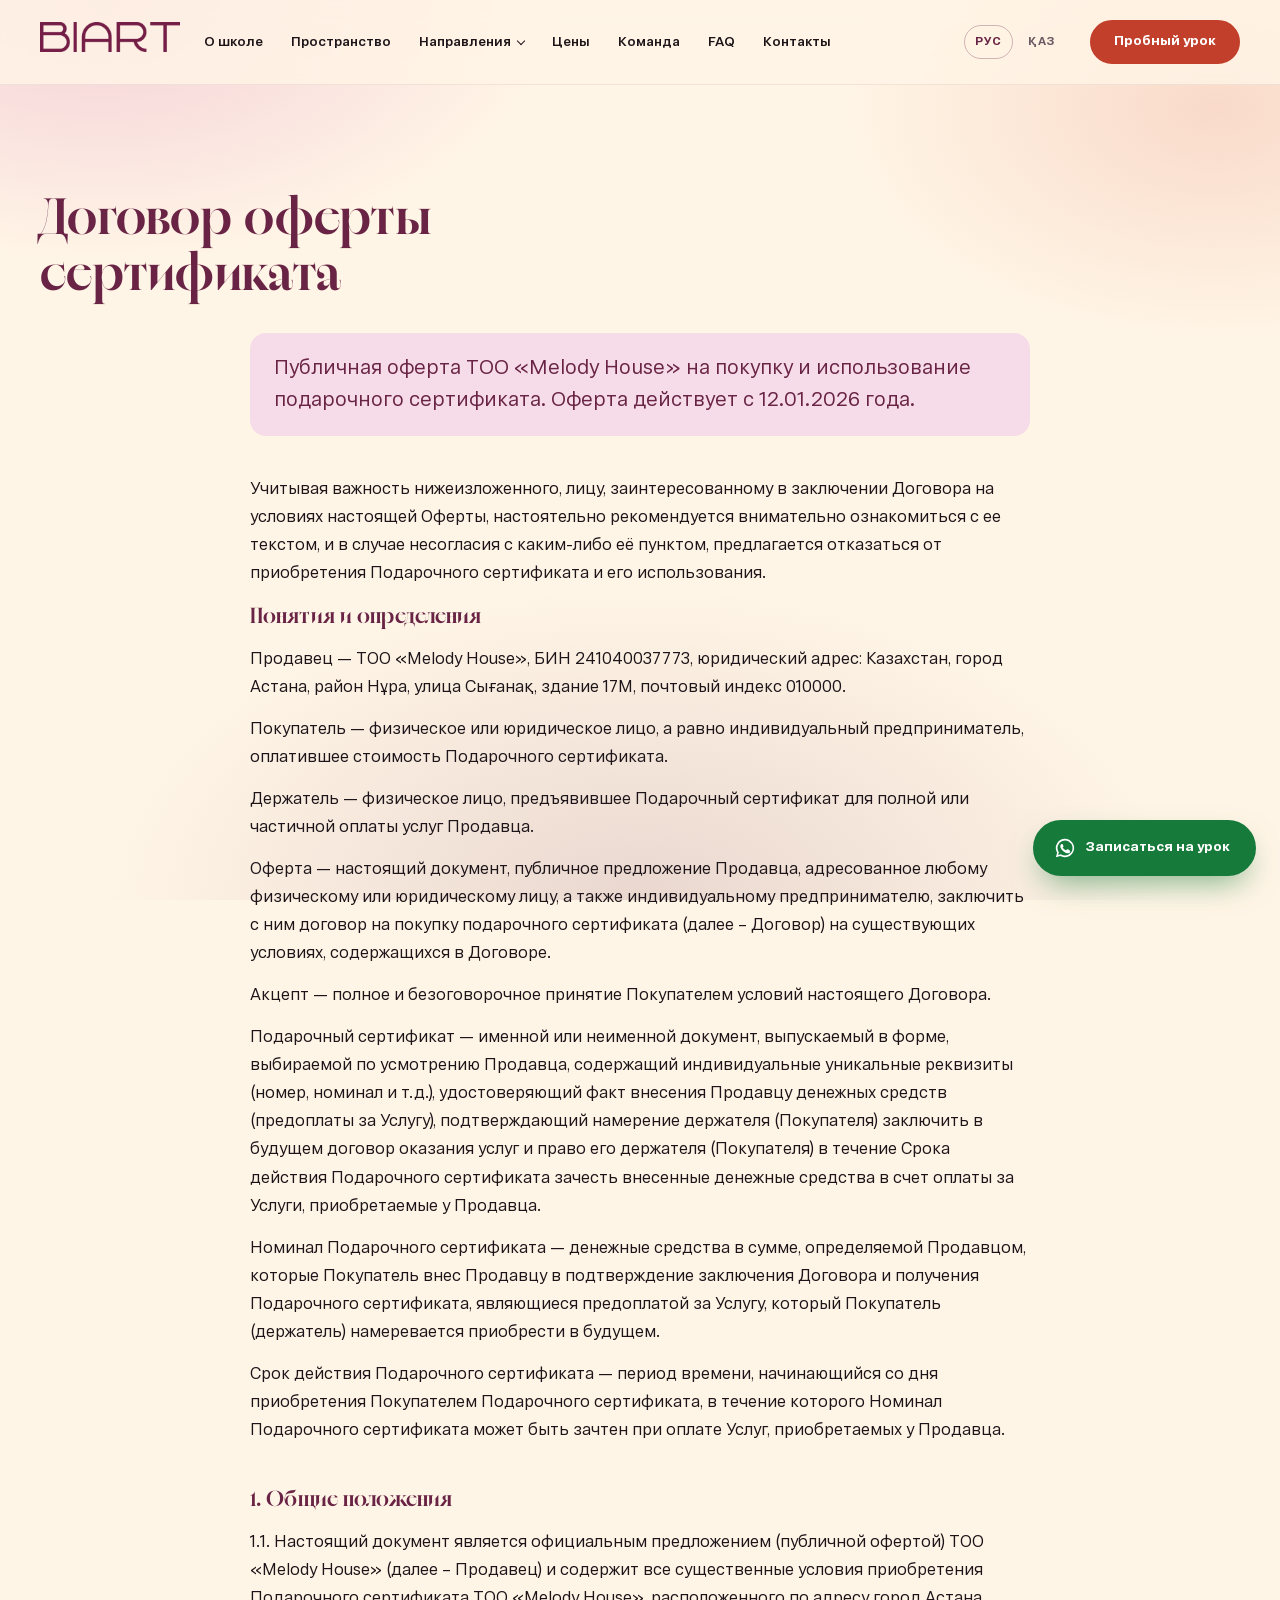
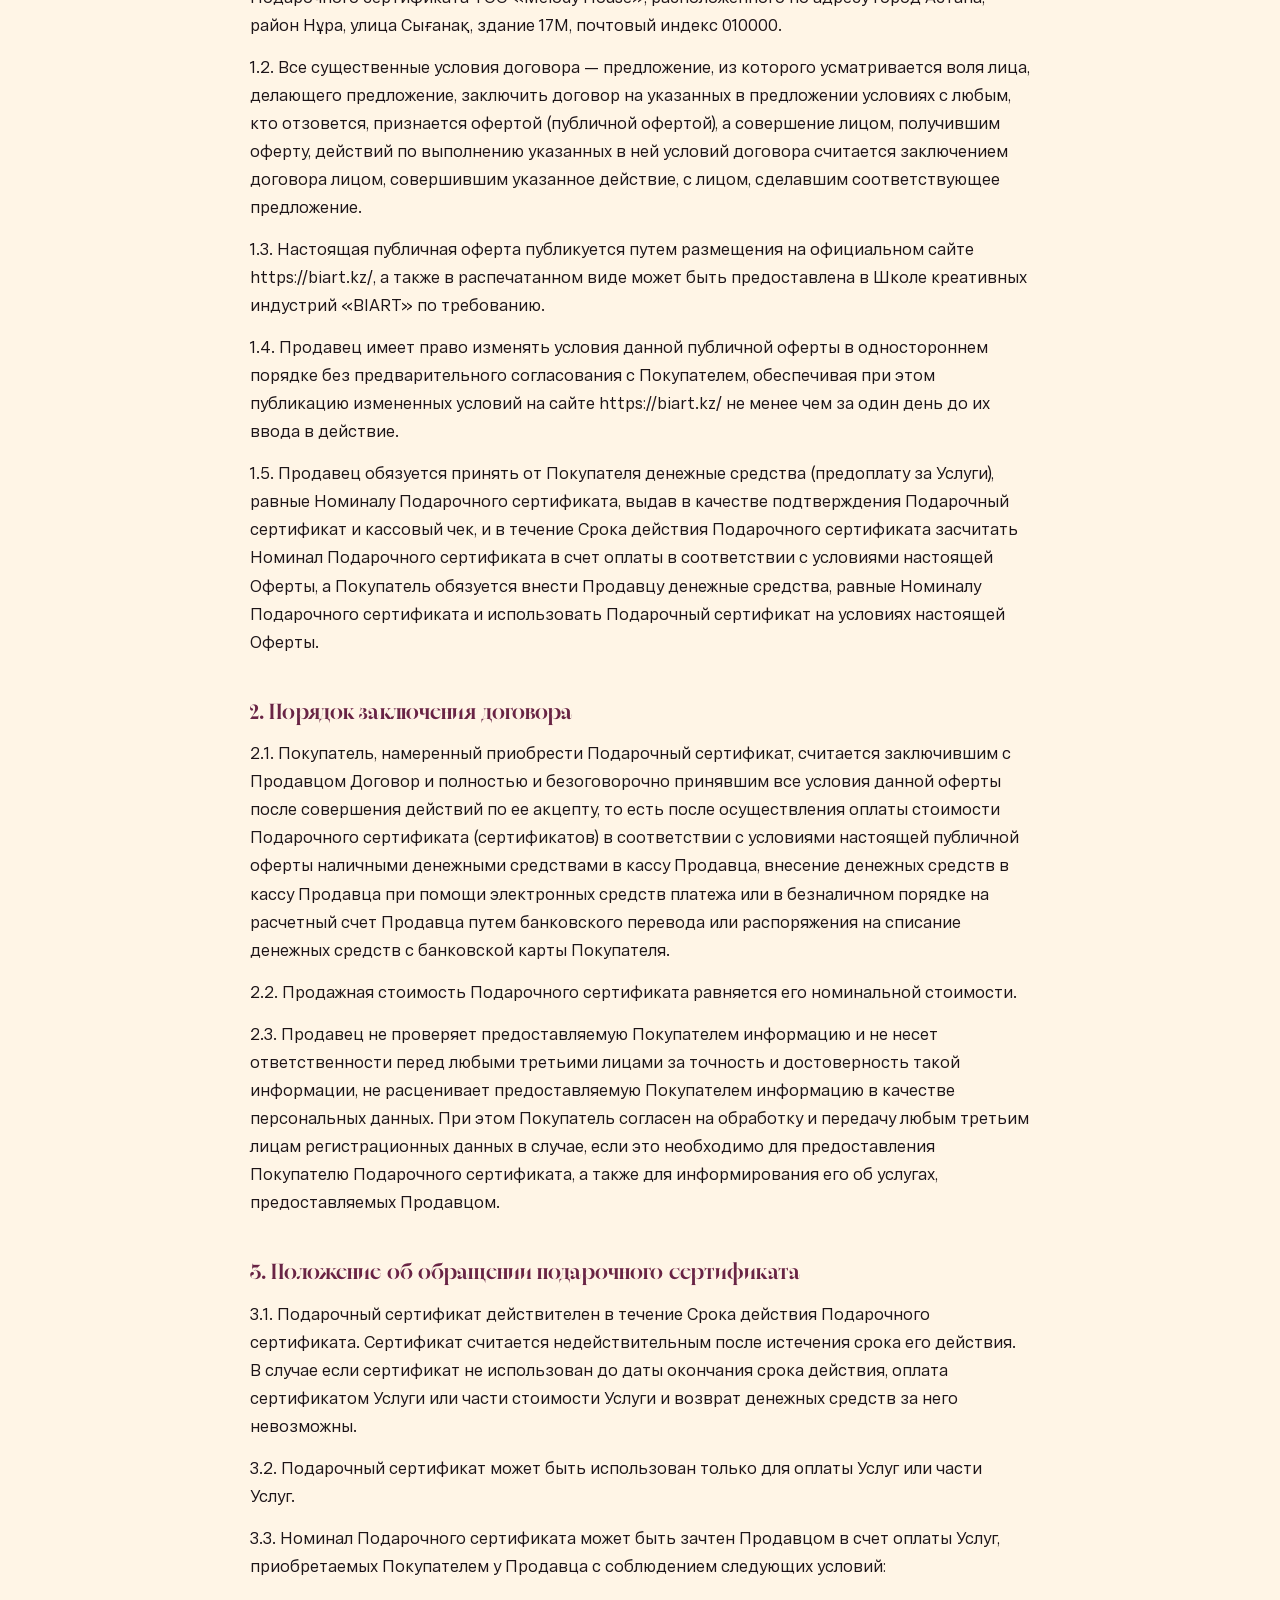
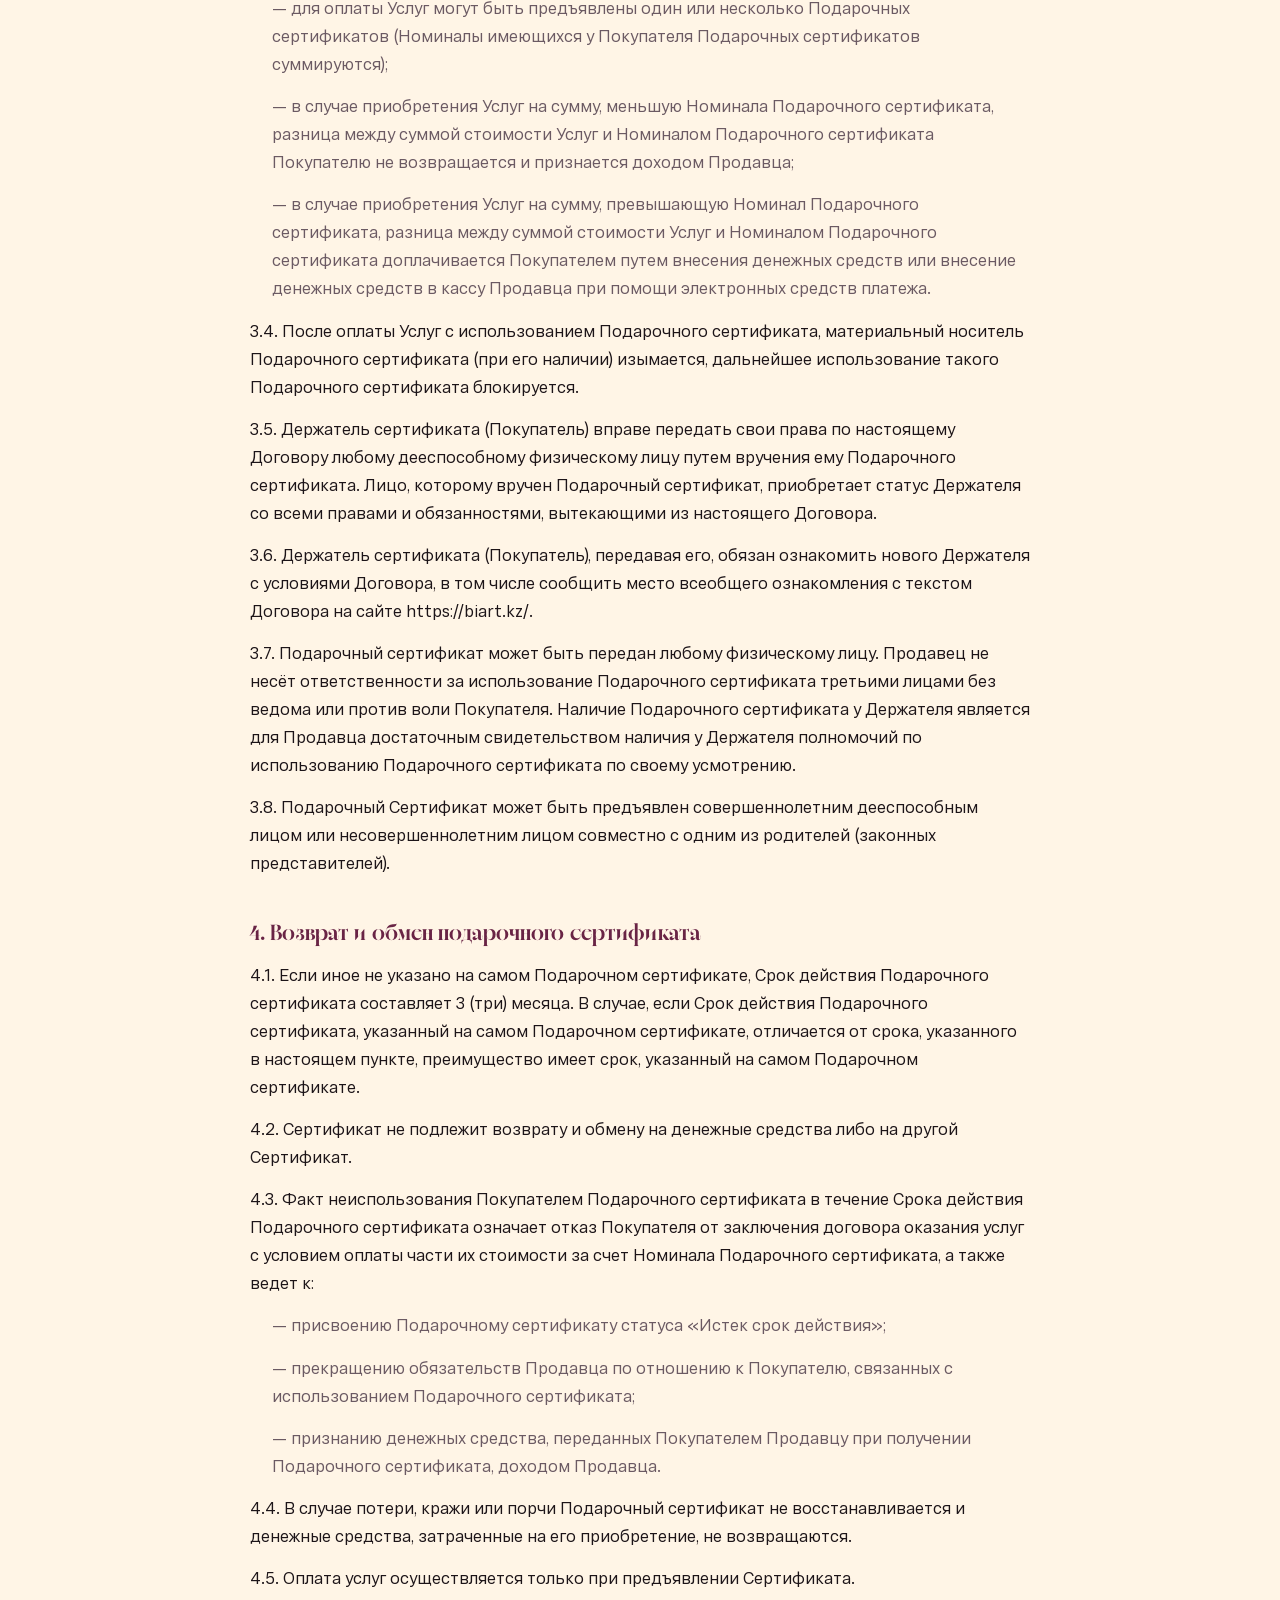
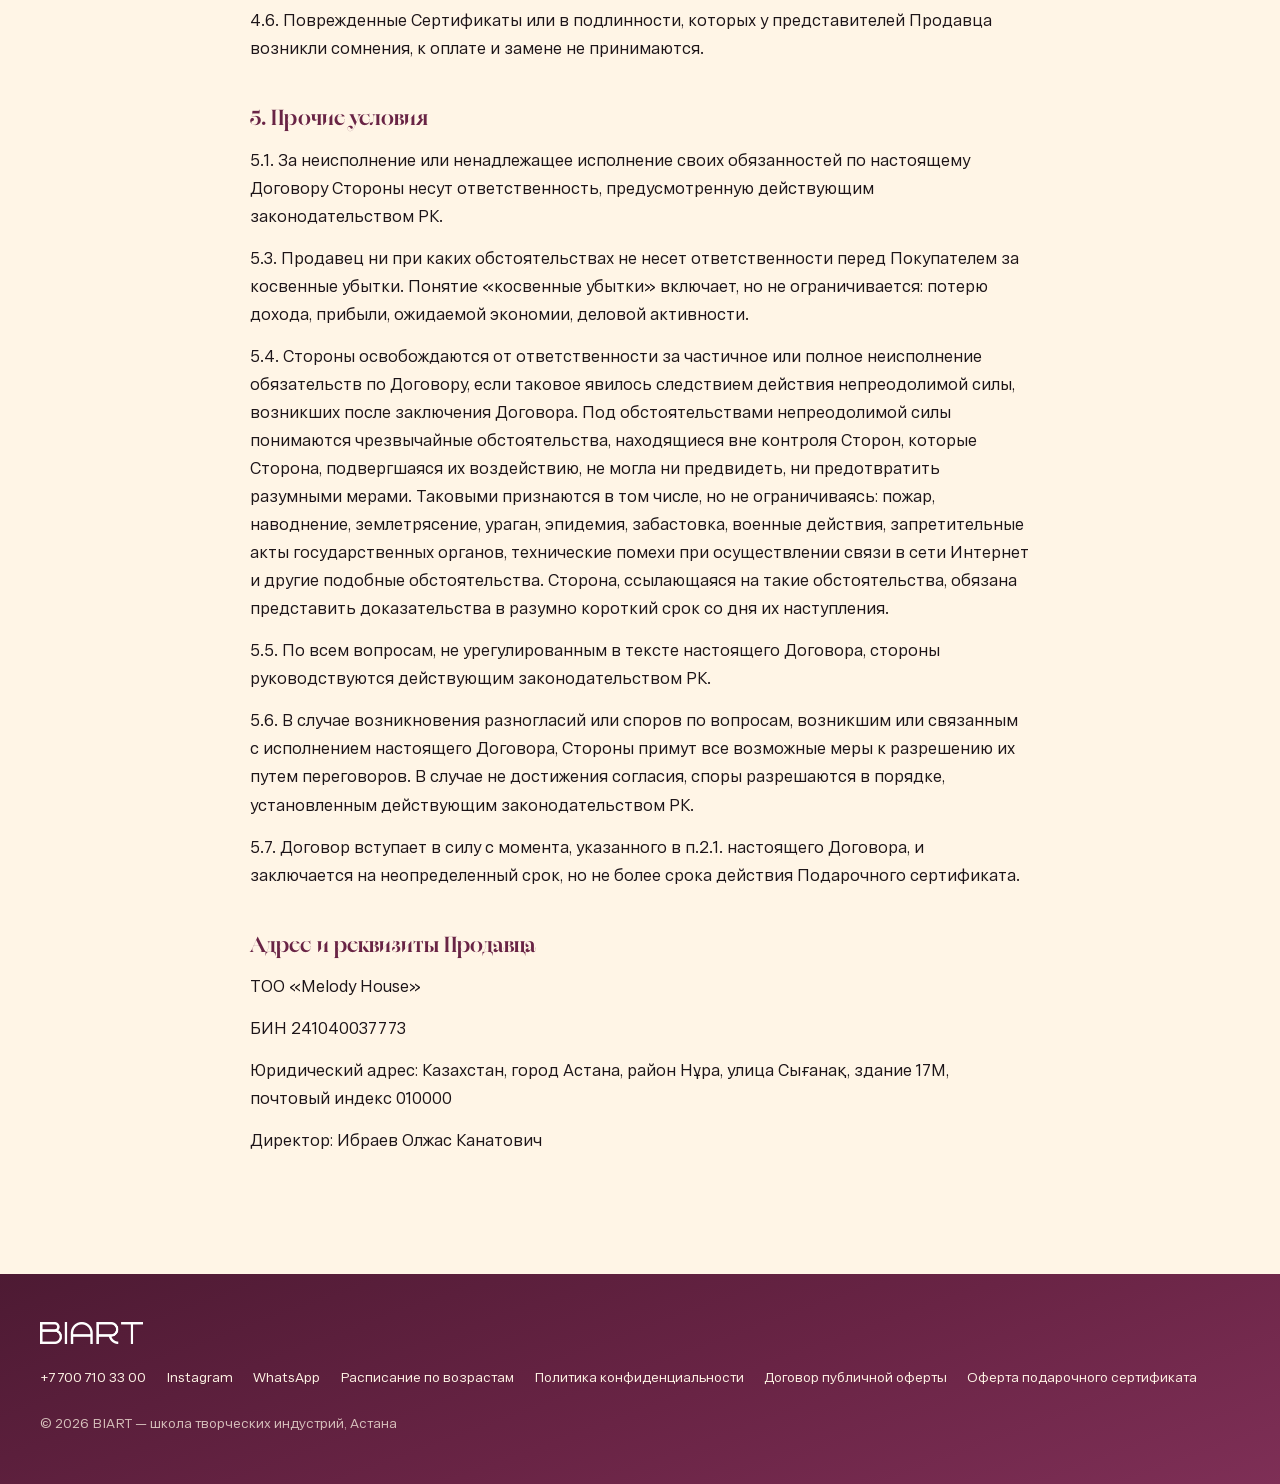
==== commit c0e1b0fd: "demo: обновление" ====
--- a/dogovor-oferty-sertifikata/index.html
+++ b/dogovor-oferty-sertifikata/index.html
@@ -1447,7 +1447,7 @@
 /*# sourceURL=/wp-includes/css/dist/block-library/common.css */
 </style>
 <style id="global-styles-inline-css">
-:root{--wp--preset--aspect-ratio--square: 1;--wp--preset--aspect-ratio--4-3: 4/3;--wp--preset--aspect-ratio--3-4: 3/4;--wp--preset--aspect-ratio--3-2: 3/2;--wp--preset--aspect-ratio--2-3: 2/3;--wp--preset--aspect-ratio--16-9: 16/9;--wp--preset--aspect-ratio--9-16: 9/16;--wp--preset--color--black: #000000;--wp--preset--color--cyan-bluish-gray: #abb8c3;--wp--preset--color--white: #ffffff;--wp--preset--color--pale-pink: #f78da7;--wp--preset--color--vivid-red: #cf2e2e;--wp--preset--color--luminous-vivid-orange: #ff6900;--wp--preset--color--luminous-vivid-amber: #fcb900;--wp--preset--color--light-green-cyan: #7bdcb5;--wp--preset--color--vivid-green-cyan: #00d084;--wp--preset--color--pale-cyan-blue: #8ed1fc;--wp--preset--color--vivid-cyan-blue: #0693e3;--wp--preset--color--vivid-purple: #9b51e0;--wp--preset--color--bordeaux: #692445;--wp--preset--color--vermilion: #db4d37;--wp--preset--color--pink: #e8a3c7;--wp--preset--color--cream: #fff5e6;--wp--preset--color--gray: #f2f2f2;--wp--preset--gradient--vivid-cyan-blue-to-vivid-purple: linear-gradient(135deg,rgb(6,147,227) 0%,rgb(155,81,224) 100%);--wp--preset--gradient--light-green-cyan-to-vivid-green-cyan: linear-gradient(135deg,rgb(122,220,180) 0%,rgb(0,208,130) 100%);--wp--preset--gradient--luminous-vivid-amber-to-luminous-vivid-orange: linear-gradient(135deg,rgb(252,185,0) 0%,rgb(255,105,0) 100%);--wp--preset--gradient--luminous-vivid-orange-to-vivid-red: linear-gradient(135deg,rgb(255,105,0) 0%,rgb(207,46,46) 100%);--wp--preset--gradient--very-light-gray-to-cyan-bluish-gray: linear-gradient(135deg,rgb(238,238,238) 0%,rgb(169,184,195) 100%);--wp--preset--gradient--cool-to-warm-spectrum: linear-gradient(135deg,rgb(74,234,220) 0%,rgb(151,120,209) 20%,rgb(207,42,186) 40%,rgb(238,44,130) 60%,rgb(251,105,98) 80%,rgb(254,248,76) 100%);--wp--preset--gradient--blush-light-purple: linear-gradient(135deg,rgb(255,206,236) 0%,rgb(152,150,240) 100%);--wp--preset--gradient--blush-bordeaux: linear-gradient(135deg,rgb(254,205,165) 0%,rgb(254,45,45) 50%,rgb(107,0,62) 100%);--wp--preset--gradient--luminous-dusk: linear-gradient(135deg,rgb(255,203,112) 0%,rgb(199,81,192) 50%,rgb(65,88,208) 100%);--wp--preset--gradient--pale-ocean: linear-gradient(135deg,rgb(255,245,203) 0%,rgb(182,227,212) 50%,rgb(51,167,181) 100%);--wp--preset--gradient--electric-grass: linear-gradient(135deg,rgb(202,248,128) 0%,rgb(113,206,126) 100%);--wp--preset--gradient--midnight: linear-gradient(135deg,rgb(2,3,129) 0%,rgb(40,116,252) 100%);--wp--preset--font-size--small: var(--fs-small);--wp--preset--font-size--medium: var(--fs-body);--wp--preset--font-size--large: var(--fs-h3);--wp--preset--font-size--x-large: var(--fs-h2);--wp--preset--font-size--huge: var(--fs-h1);--wp--preset--font-family--display: "CoFo Raffine", "Times New Roman", serif;--wp--preset--font-family--body: "Adapter", "Segoe UI", Arial, sans-serif;--wp--preset--spacing--20: 0.44rem;--wp--preset--spacing--30: 0.67rem;--wp--preset--spacing--40: 1rem;--wp--preset--spacing--50: 1.5rem;--wp--preset--spacing--60: 2.25rem;--wp--preset--spacing--70: 3.38rem;--wp--preset--spacing--80: 5.06rem;--wp--preset--shadow--natural: 6px 6px 9px rgba(0, 0, 0, 0.2);--wp--preset--shadow--deep: 12px 12px 50px rgba(0, 0, 0, 0.4);--wp--preset--shadow--sharp: 6px 6px 0px rgba(0, 0, 0, 0.2);--wp--preset--shadow--outlined: 6px 6px 0px -3px rgb(255, 255, 255), 6px 6px rgb(0, 0, 0);--wp--preset--shadow--crisp: 6px 6px 0px rgb(0, 0, 0);}.wp-block-button{--wp--preset--dimension--25: 25%;--wp--preset--dimension--50: 50%;--wp--preset--dimension--75: 75%;--wp--preset--dimension--100: 100%;}:root { --wp--style--global--content-size: 1200px;--wp--style--global--wide-size: 1400px; }:where(body) { margin: 0; }.wp-site-blocks > .alignleft { float: left; margin-right: 2em; }.wp-site-blocks > .alignright { float: right; margin-left: 2em; }.wp-site-blocks > .aligncenter { justify-content: center; margin-left: auto; margin-right: auto; }:where(.wp-site-blocks) > * { margin-block-start: 0; margin-block-end: 0; }:where(.wp-site-blocks) > :first-child { margin-block-start: 0; }:where(.wp-site-blocks) > :last-child { margin-block-end: 0; }:root { --wp--style--block-gap: 0; }:root :where(.is-layout-flow) > :first-child{margin-block-start: 0;}:root :where(.is-layout-flow) > :last-child{margin-block-end: 0;}:root :where(.is-layout-flow) > *{margin-block-start: 0;margin-block-end: 0;}:root :where(.is-layout-constrained) > :first-child{margin-block-start: 0;}:root :where(.is-layout-constrained) > :last-child{margin-block-end: 0;}:root :where(.is-layout-constrained) > *{margin-block-start: 0;margin-block-end: 0;}:root :where(.is-layout-flex){gap: 0;}:root :where(.is-layout-grid){gap: 0;}.is-layout-flow > .alignleft{float: left;margin-inline-start: 0;margin-inline-end: 2em;}.is-layout-flow > .alignright{float: right;margin-inline-start: 2em;margin-inline-end: 0;}.is-layout-flow > .aligncenter{margin-left: auto !important;margin-right: auto !important;}.is-layout-constrained > .alignleft{float: left;margin-inline-start: 0;margin-inline-end: 2em;}.is-layout-constrained > .alignright{float: right;margin-inline-start: 2em;margin-inline-end: 0;}.is-layout-constrained > .aligncenter{margin-left: auto !important;margin-right: auto !important;}.is-layout-constrained > :where(:not(.alignleft):not(.alignright):not(.alignfull)){max-width: var(--wp--style--global--content-size);margin-left: auto !important;margin-right: auto !important;}.is-layout-constrained > .alignwide{max-width: var(--wp--style--global--wide-size);}body .is-layout-flex{display: flex;}.is-layout-flex{flex-wrap: wrap;align-items: center;}.is-layout-flex > :is(*, div){margin: 0;}body .is-layout-grid{display: grid;}.is-layout-grid > :is(*, div){margin: 0;}body{background-color: var(--wp--preset--color--cream);color: var(--wp--preset--color--black);font-family: var(--wp--preset--font-family--body);font-size: var(--wp--preset--font-size--medium);line-height: 1.5;padding-top: 0px;padding-right: 0px;padding-bottom: 0px;padding-left: 0px;}a:where(:not(.wp-element-button)){color: var(--wp--preset--color--bordeaux);}h1, h2, h3, h4, h5, h6{color: var(--wp--preset--color--bordeaux);font-family: var(--wp--preset--font-family--display);font-weight: 500;line-height: 1.05;}:root :where(.wp-element-button, .wp-block-button__link){background-color: var(--wp--preset--color--vermilion);border-radius: 999px;border-width: 0;color: var(--wp--preset--color--white);font-family: inherit;font-size: inherit;font-style: inherit;font-weight: inherit;letter-spacing: inherit;line-height: inherit;padding-top: calc(0.667em + 2px);padding-right: calc(1.333em + 2px);padding-bottom: calc(0.667em + 2px);padding-left: calc(1.333em + 2px);text-decoration: none;text-transform: inherit;}.has-black-color{color: var(--wp--preset--color--black) !important;}.has-cyan-bluish-gray-color{color: var(--wp--preset--color--cyan-bluish-gray) !important;}.has-white-color{color: var(--wp--preset--color--white) !important;}.has-pale-pink-color{color: var(--wp--preset--color--pale-pink) !important;}.has-vivid-red-color{color: var(--wp--preset--color--vivid-red) !important;}.has-luminous-vivid-orange-color{color: var(--wp--preset--color--luminous-vivid-orange) !important;}.has-luminous-vivid-amber-color{color: var(--wp--preset--color--luminous-vivid-amber) !important;}.has-light-green-cyan-color{color: var(--wp--preset--color--light-green-cyan) !important;}.has-vivid-green-cyan-color{color: var(--wp--preset--color--vivid-green-cyan) !important;}.has-pale-cyan-blue-color{color: var(--wp--preset--color--pale-cyan-blue) !important;}.has-vivid-cyan-blue-color{color: var(--wp--preset--color--vivid-cyan-blue) !important;}.has-vivid-purple-color{color: var(--wp--preset--color--vivid-purple) !important;}.has-bordeaux-color{color: var(--wp--preset--color--bordeaux) !important;}.has-vermilion-color{color: var(--wp--preset--color--vermilion) !important;}.has-pink-color{color: var(--wp--preset--color--pink) !important;}.has-cream-color{color: var(--wp--preset--color--cream) !important;}.has-gray-color{color: var(--wp--preset--color--gray) !important;}.has-black-background-color{background-color: var(--wp--preset--color--black) !important;}.has-cyan-bluish-gray-background-color{background-color: var(--wp--preset--color--cyan-bluish-gray) !important;}.has-white-background-color{background-color: var(--wp--preset--color--white) !important;}.has-pale-pink-background-color{background-color: var(--wp--preset--color--pale-pink) !important;}.has-vivid-red-background-color{background-color: var(--wp--preset--color--vivid-red) !important;}.has-luminous-vivid-orange-background-color{background-color: var(--wp--preset--color--luminous-vivid-orange) !important;}.has-luminous-vivid-amber-background-color{background-color: var(--wp--preset--color--luminous-vivid-amber) !important;}.has-light-green-cyan-background-color{background-color: var(--wp--preset--color--light-green-cyan) !important;}.has-vivid-green-cyan-background-color{background-color: var(--wp--preset--color--vivid-green-cyan) !important;}.has-pale-cyan-blue-background-color{background-color: var(--wp--preset--color--pale-cyan-blue) !important;}.has-vivid-cyan-blue-background-color{background-color: var(--wp--preset--color--vivid-cyan-blue) !important;}.has-vivid-purple-background-color{background-color: var(--wp--preset--color--vivid-purple) !important;}.has-bordeaux-background-color{background-color: var(--wp--preset--color--bordeaux) !important;}.has-vermilion-background-color{background-color: var(--wp--preset--color--vermilion) !important;}.has-pink-background-color{background-color: var(--wp--preset--color--pink) !important;}.has-cream-background-color{background-color: var(--wp--preset--color--cream) !important;}.has-gray-background-color{background-color: var(--wp--preset--color--gray) !important;}.has-black-border-color{border-color: var(--wp--preset--color--black) !important;}.has-cyan-bluish-gray-border-color{border-color: var(--wp--preset--color--cyan-bluish-gray) !important;}.has-white-border-color{border-color: var(--wp--preset--color--white) !important;}.has-pale-pink-border-color{border-color: var(--wp--preset--color--pale-pink) !important;}.has-vivid-red-border-color{border-color: var(--wp--preset--color--vivid-red) !important;}.has-luminous-vivid-orange-border-color{border-color: var(--wp--preset--color--luminous-vivid-orange) !important;}.has-luminous-vivid-amber-border-color{border-color: var(--wp--preset--color--luminous-vivid-amber) !important;}.has-light-green-cyan-border-color{border-color: var(--wp--preset--color--light-green-cyan) !important;}.has-vivid-green-cyan-border-color{border-color: var(--wp--preset--color--vivid-green-cyan) !important;}.has-pale-cyan-blue-border-color{border-color: var(--wp--preset--color--pale-cyan-blue) !important;}.has-vivid-cyan-blue-border-color{border-color: var(--wp--preset--color--vivid-cyan-blue) !important;}.has-vivid-purple-border-color{border-color: var(--wp--preset--color--vivid-purple) !important;}.has-bordeaux-border-color{border-color: var(--wp--preset--color--bordeaux) !important;}.has-vermilion-border-color{border-color: var(--wp--preset--color--vermilion) !important;}.has-pink-border-color{border-color: var(--wp--preset--color--pink) !important;}.has-cream-border-color{border-color: var(--wp--preset--color--cream) !important;}.has-gray-border-color{border-color: var(--wp--preset--color--gray) !important;}.has-vivid-cyan-blue-to-vivid-purple-gradient-background{background: var(--wp--preset--gradient--vivid-cyan-blue-to-vivid-purple) !important;}.has-light-green-cyan-to-vivid-green-cyan-gradient-background{background: var(--wp--preset--gradient--light-green-cyan-to-vivid-green-cyan) !important;}.has-luminous-vivid-amber-to-luminous-vivid-orange-gradient-background{background: var(--wp--preset--gradient--luminous-vivid-amber-to-luminous-vivid-orange) !important;}.has-luminous-vivid-orange-to-vivid-red-gradient-background{background: var(--wp--preset--gradient--luminous-vivid-orange-to-vivid-red) !important;}.has-very-light-gray-to-cyan-bluish-gray-gradient-background{background: var(--wp--preset--gradient--very-light-gray-to-cyan-bluish-gray) !important;}.has-cool-to-warm-spectrum-gradient-background{background: var(--wp--preset--gradient--cool-to-warm-spectrum) !important;}.has-blush-light-purple-gradient-background{background: var(--wp--preset--gradient--blush-light-purple) !important;}.has-blush-bordeaux-gradient-background{background: var(--wp--preset--gradient--blush-bordeaux) !important;}.has-luminous-dusk-gradient-background{background: var(--wp--preset--gradient--luminous-dusk) !important;}.has-pale-ocean-gradient-background{background: var(--wp--preset--gradient--pale-ocean) !important;}.has-electric-grass-gradient-background{background: var(--wp--preset--gradient--electric-grass) !important;}.has-midnight-gradient-background{background: var(--wp--preset--gradient--midnight) !important;}.has-small-font-size{font-size: var(--wp--preset--font-size--small) !important;}.has-medium-font-size{font-size: var(--wp--preset--font-size--medium) !important;}.has-large-font-size{font-size: var(--wp--preset--font-size--large) !important;}.has-x-large-font-size{font-size: var(--wp--preset--font-size--x-large) !important;}.has-huge-font-size{font-size: var(--wp--preset--font-size--huge) !important;}.has-display-font-family{font-family: var(--wp--preset--font-family--display) !important;}.has-body-font-family{font-family: var(--wp--preset--font-family--body) !important;}
+:root{--wp--preset--aspect-ratio--square: 1;--wp--preset--aspect-ratio--4-3: 4/3;--wp--preset--aspect-ratio--3-4: 3/4;--wp--preset--aspect-ratio--3-2: 3/2;--wp--preset--aspect-ratio--2-3: 2/3;--wp--preset--aspect-ratio--16-9: 16/9;--wp--preset--aspect-ratio--9-16: 9/16;--wp--preset--color--black: #000000;--wp--preset--color--cyan-bluish-gray: #abb8c3;--wp--preset--color--white: #ffffff;--wp--preset--color--pale-pink: #f78da7;--wp--preset--color--vivid-red: #cf2e2e;--wp--preset--color--luminous-vivid-orange: #ff6900;--wp--preset--color--luminous-vivid-amber: #fcb900;--wp--preset--color--light-green-cyan: #7bdcb5;--wp--preset--color--vivid-green-cyan: #00d084;--wp--preset--color--pale-cyan-blue: #8ed1fc;--wp--preset--color--vivid-cyan-blue: #0693e3;--wp--preset--color--vivid-purple: #9b51e0;--wp--preset--color--bordeaux: #692445;--wp--preset--color--vermilion: #db4d37;--wp--preset--color--pink: #e8a3c7;--wp--preset--color--cream: #fff5e6;--wp--preset--color--gray: #f2f2f2;--wp--preset--gradient--vivid-cyan-blue-to-vivid-purple: linear-gradient(135deg,rgb(6,147,227) 0%,rgb(155,81,224) 100%);--wp--preset--gradient--light-green-cyan-to-vivid-green-cyan: linear-gradient(135deg,rgb(122,220,180) 0%,rgb(0,208,130) 100%);--wp--preset--gradient--luminous-vivid-amber-to-luminous-vivid-orange: linear-gradient(135deg,rgb(252,185,0) 0%,rgb(255,105,0) 100%);--wp--preset--gradient--luminous-vivid-orange-to-vivid-red: linear-gradient(135deg,rgb(255,105,0) 0%,rgb(207,46,46) 100%);--wp--preset--gradient--very-light-gray-to-cyan-bluish-gray: linear-gradient(135deg,rgb(238,238,238) 0%,rgb(169,184,195) 100%);--wp--preset--gradient--cool-to-warm-spectrum: linear-gradient(135deg,rgb(74,234,220) 0%,rgb(151,120,209) 20%,rgb(207,42,186) 40%,rgb(238,44,130) 60%,rgb(251,105,98) 80%,rgb(254,248,76) 100%);--wp--preset--gradient--blush-light-purple: linear-gradient(135deg,rgb(255,206,236) 0%,rgb(152,150,240) 100%);--wp--preset--gradient--blush-bordeaux: linear-gradient(135deg,rgb(254,205,165) 0%,rgb(254,45,45) 50%,rgb(107,0,62) 100%);--wp--preset--gradient--luminous-dusk: linear-gradient(135deg,rgb(255,203,112) 0%,rgb(199,81,192) 50%,rgb(65,88,208) 100%);--wp--preset--gradient--pale-ocean: linear-gradient(135deg,rgb(255,245,203) 0%,rgb(182,227,212) 50%,rgb(51,167,181) 100%);--wp--preset--gradient--electric-grass: linear-gradient(135deg,rgb(202,248,128) 0%,rgb(113,206,126) 100%);--wp--preset--gradient--midnight: linear-gradient(135deg,rgb(2,3,129) 0%,rgb(40,116,252) 100%);--wp--preset--font-size--small: var(--fs-small);--wp--preset--font-size--medium: var(--fs-body);--wp--preset--font-size--large: var(--fs-h3);--wp--preset--font-size--x-large: var(--fs-h2);--wp--preset--font-size--huge: var(--fs-h1);--wp--preset--font-family--display: "CoFo Raffine", "Playfair Display", "Times New Roman", serif;--wp--preset--font-family--body: "Adapter", "Manrope", "Segoe UI", Arial, sans-serif;--wp--preset--spacing--20: 0.44rem;--wp--preset--spacing--30: 0.67rem;--wp--preset--spacing--40: 1rem;--wp--preset--spacing--50: 1.5rem;--wp--preset--spacing--60: 2.25rem;--wp--preset--spacing--70: 3.38rem;--wp--preset--spacing--80: 5.06rem;--wp--preset--shadow--natural: 6px 6px 9px rgba(0, 0, 0, 0.2);--wp--preset--shadow--deep: 12px 12px 50px rgba(0, 0, 0, 0.4);--wp--preset--shadow--sharp: 6px 6px 0px rgba(0, 0, 0, 0.2);--wp--preset--shadow--outlined: 6px 6px 0px -3px rgb(255, 255, 255), 6px 6px rgb(0, 0, 0);--wp--preset--shadow--crisp: 6px 6px 0px rgb(0, 0, 0);}.wp-block-button{--wp--preset--dimension--25: 25%;--wp--preset--dimension--50: 50%;--wp--preset--dimension--75: 75%;--wp--preset--dimension--100: 100%;}:root { --wp--style--global--content-size: 1200px;--wp--style--global--wide-size: 1400px; }:where(body) { margin: 0; }.wp-site-blocks > .alignleft { float: left; margin-right: 2em; }.wp-site-blocks > .alignright { float: right; margin-left: 2em; }.wp-site-blocks > .aligncenter { justify-content: center; margin-left: auto; margin-right: auto; }:where(.wp-site-blocks) > * { margin-block-start: 0; margin-block-end: 0; }:where(.wp-site-blocks) > :first-child { margin-block-start: 0; }:where(.wp-site-blocks) > :last-child { margin-block-end: 0; }:root { --wp--style--block-gap: 0; }:root :where(.is-layout-flow) > :first-child{margin-block-start: 0;}:root :where(.is-layout-flow) > :last-child{margin-block-end: 0;}:root :where(.is-layout-flow) > *{margin-block-start: 0;margin-block-end: 0;}:root :where(.is-layout-constrained) > :first-child{margin-block-start: 0;}:root :where(.is-layout-constrained) > :last-child{margin-block-end: 0;}:root :where(.is-layout-constrained) > *{margin-block-start: 0;margin-block-end: 0;}:root :where(.is-layout-flex){gap: 0;}:root :where(.is-layout-grid){gap: 0;}.is-layout-flow > .alignleft{float: left;margin-inline-start: 0;margin-inline-end: 2em;}.is-layout-flow > .alignright{float: right;margin-inline-start: 2em;margin-inline-end: 0;}.is-layout-flow > .aligncenter{margin-left: auto !important;margin-right: auto !important;}.is-layout-constrained > .alignleft{float: left;margin-inline-start: 0;margin-inline-end: 2em;}.is-layout-constrained > .alignright{float: right;margin-inline-start: 2em;margin-inline-end: 0;}.is-layout-constrained > .aligncenter{margin-left: auto !important;margin-right: auto !important;}.is-layout-constrained > :where(:not(.alignleft):not(.alignright):not(.alignfull)){max-width: var(--wp--style--global--content-size);margin-left: auto !important;margin-right: auto !important;}.is-layout-constrained > .alignwide{max-width: var(--wp--style--global--wide-size);}body .is-layout-flex{display: flex;}.is-layout-flex{flex-wrap: wrap;align-items: center;}.is-layout-flex > :is(*, div){margin: 0;}body .is-layout-grid{display: grid;}.is-layout-grid > :is(*, div){margin: 0;}body{background-color: var(--wp--preset--color--cream);color: var(--c-ink);font-family: var(--wp--preset--font-family--body);font-size: var(--wp--preset--font-size--medium);line-height: 1.55;padding-top: 0px;padding-right: 0px;padding-bottom: 0px;padding-left: 0px;}a:where(:not(.wp-element-button)){color: var(--wp--preset--color--bordeaux);}h1{color: var(--wp--preset--color--bordeaux);font-family: var(--wp--preset--font-family--display);font-weight: 700;letter-spacing: .005em;line-height: 1.02;}h2{color: var(--wp--preset--color--bordeaux);font-family: var(--wp--preset--font-family--display);font-weight: 700;letter-spacing: .005em;line-height: 1.02;}h3{color: var(--wp--preset--color--bordeaux);font-family: var(--wp--preset--font-family--body);font-weight: 700;letter-spacing: -0.01em;line-height: 1.2;}h4{color: var(--wp--preset--color--bordeaux);font-family: var(--wp--preset--font-family--body);font-weight: 700;letter-spacing: -0.01em;line-height: 1.2;}h5{color: var(--wp--preset--color--bordeaux);font-family: var(--wp--preset--font-family--body);font-weight: 700;letter-spacing: -0.01em;line-height: 1.2;}h6{color: var(--wp--preset--color--bordeaux);font-family: var(--wp--preset--font-family--body);font-weight: 700;letter-spacing: -0.01em;line-height: 1.2;}:root :where(.wp-element-button, .wp-block-button__link){background-color: var(--wp--preset--color--vermilion);border-radius: var(--radius-pill);border-width: 0;color: var(--wp--preset--color--white);font-family: inherit;font-size: inherit;font-style: inherit;font-weight: inherit;letter-spacing: inherit;line-height: inherit;padding-top: calc(0.667em + 2px);padding-right: calc(1.333em + 2px);padding-bottom: calc(0.667em + 2px);padding-left: calc(1.333em + 2px);text-decoration: none;text-transform: inherit;}.has-black-color{color: var(--wp--preset--color--black) !important;}.has-cyan-bluish-gray-color{color: var(--wp--preset--color--cyan-bluish-gray) !important;}.has-white-color{color: var(--wp--preset--color--white) !important;}.has-pale-pink-color{color: var(--wp--preset--color--pale-pink) !important;}.has-vivid-red-color{color: var(--wp--preset--color--vivid-red) !important;}.has-luminous-vivid-orange-color{color: var(--wp--preset--color--luminous-vivid-orange) !important;}.has-luminous-vivid-amber-color{color: var(--wp--preset--color--luminous-vivid-amber) !important;}.has-light-green-cyan-color{color: var(--wp--preset--color--light-green-cyan) !important;}.has-vivid-green-cyan-color{color: var(--wp--preset--color--vivid-green-cyan) !important;}.has-pale-cyan-blue-color{color: var(--wp--preset--color--pale-cyan-blue) !important;}.has-vivid-cyan-blue-color{color: var(--wp--preset--color--vivid-cyan-blue) !important;}.has-vivid-purple-color{color: var(--wp--preset--color--vivid-purple) !important;}.has-bordeaux-color{color: var(--wp--preset--color--bordeaux) !important;}.has-vermilion-color{color: var(--wp--preset--color--vermilion) !important;}.has-pink-color{color: var(--wp--preset--color--pink) !important;}.has-cream-color{color: var(--wp--preset--color--cream) !important;}.has-gray-color{color: var(--wp--preset--color--gray) !important;}.has-black-background-color{background-color: var(--wp--preset--color--black) !important;}.has-cyan-bluish-gray-background-color{background-color: var(--wp--preset--color--cyan-bluish-gray) !important;}.has-white-background-color{background-color: var(--wp--preset--color--white) !important;}.has-pale-pink-background-color{background-color: var(--wp--preset--color--pale-pink) !important;}.has-vivid-red-background-color{background-color: var(--wp--preset--color--vivid-red) !important;}.has-luminous-vivid-orange-background-color{background-color: var(--wp--preset--color--luminous-vivid-orange) !important;}.has-luminous-vivid-amber-background-color{background-color: var(--wp--preset--color--luminous-vivid-amber) !important;}.has-light-green-cyan-background-color{background-color: var(--wp--preset--color--light-green-cyan) !important;}.has-vivid-green-cyan-background-color{background-color: var(--wp--preset--color--vivid-green-cyan) !important;}.has-pale-cyan-blue-background-color{background-color: var(--wp--preset--color--pale-cyan-blue) !important;}.has-vivid-cyan-blue-background-color{background-color: var(--wp--preset--color--vivid-cyan-blue) !important;}.has-vivid-purple-background-color{background-color: var(--wp--preset--color--vivid-purple) !important;}.has-bordeaux-background-color{background-color: var(--wp--preset--color--bordeaux) !important;}.has-vermilion-background-color{background-color: var(--wp--preset--color--vermilion) !important;}.has-pink-background-color{background-color: var(--wp--preset--color--pink) !important;}.has-cream-background-color{background-color: var(--wp--preset--color--cream) !important;}.has-gray-background-color{background-color: var(--wp--preset--color--gray) !important;}.has-black-border-color{border-color: var(--wp--preset--color--black) !important;}.has-cyan-bluish-gray-border-color{border-color: var(--wp--preset--color--cyan-bluish-gray) !important;}.has-white-border-color{border-color: var(--wp--preset--color--white) !important;}.has-pale-pink-border-color{border-color: var(--wp--preset--color--pale-pink) !important;}.has-vivid-red-border-color{border-color: var(--wp--preset--color--vivid-red) !important;}.has-luminous-vivid-orange-border-color{border-color: var(--wp--preset--color--luminous-vivid-orange) !important;}.has-luminous-vivid-amber-border-color{border-color: var(--wp--preset--color--luminous-vivid-amber) !important;}.has-light-green-cyan-border-color{border-color: var(--wp--preset--color--light-green-cyan) !important;}.has-vivid-green-cyan-border-color{border-color: var(--wp--preset--color--vivid-green-cyan) !important;}.has-pale-cyan-blue-border-color{border-color: var(--wp--preset--color--pale-cyan-blue) !important;}.has-vivid-cyan-blue-border-color{border-color: var(--wp--preset--color--vivid-cyan-blue) !important;}.has-vivid-purple-border-color{border-color: var(--wp--preset--color--vivid-purple) !important;}.has-bordeaux-border-color{border-color: var(--wp--preset--color--bordeaux) !important;}.has-vermilion-border-color{border-color: var(--wp--preset--color--vermilion) !important;}.has-pink-border-color{border-color: var(--wp--preset--color--pink) !important;}.has-cream-border-color{border-color: var(--wp--preset--color--cream) !important;}.has-gray-border-color{border-color: var(--wp--preset--color--gray) !important;}.has-vivid-cyan-blue-to-vivid-purple-gradient-background{background: var(--wp--preset--gradient--vivid-cyan-blue-to-vivid-purple) !important;}.has-light-green-cyan-to-vivid-green-cyan-gradient-background{background: var(--wp--preset--gradient--light-green-cyan-to-vivid-green-cyan) !important;}.has-luminous-vivid-amber-to-luminous-vivid-orange-gradient-background{background: var(--wp--preset--gradient--luminous-vivid-amber-to-luminous-vivid-orange) !important;}.has-luminous-vivid-orange-to-vivid-red-gradient-background{background: var(--wp--preset--gradient--luminous-vivid-orange-to-vivid-red) !important;}.has-very-light-gray-to-cyan-bluish-gray-gradient-background{background: var(--wp--preset--gradient--very-light-gray-to-cyan-bluish-gray) !important;}.has-cool-to-warm-spectrum-gradient-background{background: var(--wp--preset--gradient--cool-to-warm-spectrum) !important;}.has-blush-light-purple-gradient-background{background: var(--wp--preset--gradient--blush-light-purple) !important;}.has-blush-bordeaux-gradient-background{background: var(--wp--preset--gradient--blush-bordeaux) !important;}.has-luminous-dusk-gradient-background{background: var(--wp--preset--gradient--luminous-dusk) !important;}.has-pale-ocean-gradient-background{background: var(--wp--preset--gradient--pale-ocean) !important;}.has-electric-grass-gradient-background{background: var(--wp--preset--gradient--electric-grass) !important;}.has-midnight-gradient-background{background: var(--wp--preset--gradient--midnight) !important;}.has-small-font-size{font-size: var(--wp--preset--font-size--small) !important;}.has-medium-font-size{font-size: var(--wp--preset--font-size--medium) !important;}.has-large-font-size{font-size: var(--wp--preset--font-size--large) !important;}.has-x-large-font-size{font-size: var(--wp--preset--font-size--x-large) !important;}.has-huge-font-size{font-size: var(--wp--preset--font-size--huge) !important;}.has-display-font-family{font-family: var(--wp--preset--font-family--display) !important;}.has-body-font-family{font-family: var(--wp--preset--font-family--body) !important;}
 /*# sourceURL=global-styles-inline-css */
 </style>
 <style id="core-block-supports-inline-css">
@@ -1490,7 +1490,9 @@
 
 /*# sourceURL=/wp-includes/css/wp-block-template-skip-link.css */
 </style>
-<link rel="stylesheet" href="../style.css">
+<link rel="stylesheet" href="../style.css?v=1792160671">
+
+
 
 
 
@@ -1502,196 +1504,161 @@
 
 <body class="wp-singular page-template-default page page-id-15 wp-embed-responsive wp-theme-biart">
 
-<a class="skip-link screen-reader-text" id="wp-skip-link" href="#main">Перейти к содержимому</a><div class="wp-site-blocks"><header class="wp-block-template-part">
-<div class="wp-block-group site-header is-layout-flow wp-block-group-is-layout-flow">
-<p class="skip-link wp-block-paragraph"><a href="#main">К содержанию</a></p>
-
-<div class="wp-block-group wrap is-layout-flow wp-block-group-is-layout-flow">
-
-<figure class="wp-block-image logo"><a href="../"><img fetchpriority="high" width="800" height="171" decoding="async" src="../assets/img/logo.webp" alt="BIART"/></a></figure>
-
-
-<div class="wp-block-group nav is-layout-flow wp-block-group-is-layout-flow">
-<p class="wp-block-paragraph"><a href="#about">О школе</a></p>
-<p class="wp-block-paragraph"><a href="#directions">Направления</a></p>
-<p class="wp-block-paragraph"><a href="#price">Цены</a></p>
-<p class="wp-block-paragraph"><a href="#teachers">Команда</a></p>
-<p class="wp-block-paragraph"><a href="#space">Пространство</a></p>
-<p class="wp-block-paragraph"><a href="#faq">FAQ</a></p>
-<p class="wp-block-paragraph"><a href="#contacts">Контакты</a></p>
-</div>
-
-
-<div class="wp-block-group lang is-layout-flow wp-block-group-is-layout-flow">
-<p class="lang-ru is-active wp-block-paragraph"><a href="../" lang="ru">РУС</a></p>
-<p class="lang-kz wp-block-paragraph"><a href="./" lang="kk">ҚАЗ</a></p>
-</div>
-
-
-<div class="wp-block-buttons header-cta is-layout-flex wp-block-buttons-is-layout-flex">
-
-<div class="wp-block-button btn-primary"><a class="wp-block-button__link wp-element-button" href="https://wa.me/77007103300?text=Здравствуйте!%20Хочу%20записаться%20на%20пробный%20урок%20в%20BIART">Пробный урок</a></div>
-
-</div>
-
-</div>
-
-</div>
-
-</header>
-
-
-<main class="wp-block-group section is-layout-flow wp-block-group-is-layout-flow" id="main">
-
-<div class="wp-block-group wrap is-layout-flow wp-block-group-is-layout-flow">
-<h1 class="wp-block-post-title">Договор оферты сертификата</h1>
-<div class="entry-content wp-block-post-content is-layout-flow wp-block-post-content-is-layout-flow">
-<div class="wp-block-group legal is-layout-flow wp-block-group-is-layout-flow">
-<p class="legal-lead wp-block-paragraph">Публичная оферта ТОО «Melody House» на покупку и использование подарочного сертификата. Оферта действует с 12.01.2026 года.</p>
-<p class="wp-block-paragraph">Учитывая важность нижеизложенного, лицу, заинтересованному в заключении Договора на условиях настоящей Оферты, настоятельно рекомендуется внимательно ознакомиться с ее текстом, и в случае несогласия с каким-либо её пунктом, предлагается отказаться от приобретения Подарочного сертификата и его использования.</p>
-<h2 class="wp-block-heading legal-h">Понятия и определения</h2>
-<p class="wp-block-paragraph">Продавец — ТОО «Melody House», БИН 241040037773, юридический адрес: Казахстан, город Астана, район Нұра, улица Сығанақ, здание 17М, почтовый индекс 010000.</p>
-<p class="wp-block-paragraph">Покупатель — физическое или юридическое лицо, а равно индивидуальный предприниматель, оплатившее стоимость Подарочного сертификата.</p>
-<p class="wp-block-paragraph">Держатель — физическое лицо, предъявившее Подарочный сертификат для полной или частичной оплаты услуг Продавца.</p>
-<p class="wp-block-paragraph">Оферта — настоящий документ, публичное предложение Продавца, адресованное любому физическому или юридическому лицу, а также индивидуальному предпринимателю, заключить с ним договор на покупку подарочного сертификата (далее – Договор) на существующих условиях, содержащихся в Договоре.</p>
-<p class="wp-block-paragraph">Акцепт — полное и безоговорочное принятие Покупателем условий настоящего Договора.</p>
-<p class="wp-block-paragraph">Подарочный сертификат — именной или неименной документ, выпускаемый в форме, выбираемой по усмотрению Продавца, содержащий индивидуальные уникальные реквизиты (номер, номинал и т.д.), удостоверяющий факт внесения Продавцу денежных средств (предоплаты за Услугу), подтверждающий намерение держателя (Покупателя) заключить в будущем договор оказания услуг и право его держателя (Покупателя) в течение Срока действия Подарочного сертификата зачесть внесенные денежные средства в счет оплаты за Услуги, приобретаемые у Продавца.</p>
-<p class="wp-block-paragraph">Номинал Подарочного сертификата — денежные средства в сумме, определяемой Продавцом, которые Покупатель внес Продавцу в подтверждение заключения Договора и получения Подарочного сертификата, являющиеся предоплатой за Услугу, который Покупатель (держатель) намеревается приобрести в будущем.</p>
-<p class="wp-block-paragraph">Срок действия Подарочного сертификата — период времени, начинающийся со дня приобретения Покупателем Подарочного сертификата, в течение которого Номинал Подарочного сертификата может быть зачтен при оплате Услуг, приобретаемых у Продавца.</p>
-<h2 class="wp-block-heading legal-h">1. Общие положения</h2>
-<p class="wp-block-paragraph">1.1. Настоящий документ является официальным предложением (публичной офертой) ТОО «Melody House» (далее – Продавец) и содержит все существенные условия приобретения Подарочного сертификата ТОО «Melody House», расположенного по адресу город Астана, район Нұра, улица Сығанақ, здание 17М, почтовый индекс 010000.</p>
-<p class="wp-block-paragraph">1.2. Все существенные условия договора — предложение, из которого усматривается воля лица, делающего предложение, заключить договор на указанных в предложении условиях с любым, кто отзовется, признается офертой (публичной офертой), а совершение лицом, получившим оферту, действий по выполнению указанных в ней условий договора считается заключением договора лицом, совершившим указанное действие, с лицом, сделавшим соответствующее предложение.</p>
-<p class="wp-block-paragraph">1.3. Настоящая публичная оферта публикуется путем размещения на официальном сайте https://biart.kz/, а также в распечатанном виде может быть предоставлена в Школе креативных индустрий «BIART» по требованию.</p>
-<p class="wp-block-paragraph">1.4. Продавец имеет право изменять условия данной публичной оферты в одностороннем порядке без предварительного согласования с Покупателем, обеспечивая при этом публикацию измененных условий на сайте https://biart.kz/ не менее чем за один день до их ввода в действие.</p>
-<p class="wp-block-paragraph">1.5. Продавец обязуется принять от Покупателя денежные средства (предоплату за Услуги), равные Номиналу Подарочного сертификата, выдав в качестве подтверждения Подарочный сертификат и кассовый чек, и в течение Срока действия Подарочного сертификата засчитать Номинал Подарочного сертификата в счет оплаты в соответствии с условиями настоящей Оферты, а Покупатель обязуется внести Продавцу денежные средства, равные Номиналу Подарочного сертификата и использовать Подарочный сертификат на условиях настоящей Оферты.</p>
-<h2 class="wp-block-heading legal-h">2. Порядок заключения договора</h2>
-<p class="wp-block-paragraph">2.1. Покупатель, намеренный приобрести Подарочный сертификат, считается заключившим с Продавцом Договор и полностью и безоговорочно принявшим все условия данной оферты после совершения действий по ее акцепту, то есть после осуществления оплаты стоимости Подарочного сертификата (сертификатов) в соответствии с условиями настоящей публичной оферты наличными денежными средствами в кассу Продавца, внесение денежных средств в кассу Продавца при помощи электронных средств платежа или в безналичном порядке на расчетный счет Продавца путем банковского перевода или распоряжения на списание денежных средств с банковской карты Покупателя.</p>
-<p class="wp-block-paragraph">2.2. Продажная стоимость Подарочного сертификата равняется его номинальной стоимости.</p>
-<p class="wp-block-paragraph">2.3. Продавец не проверяет предоставляемую Покупателем информацию и не несет ответственности перед любыми третьими лицами за точность и достоверность такой информации, не расценивает предоставляемую Покупателем информацию в качестве персональных данных. При этом Покупатель согласен на обработку и передачу любым третьим лицам регистрационных данных в случае, если это необходимо для предоставления Покупателю Подарочного сертификата, а также для информирования его об услугах, предоставляемых Продавцом.</p>
-<h2 class="wp-block-heading legal-h">3. Положение об обращении подарочного сертификата</h2>
-<p class="wp-block-paragraph">3.1. Подарочный сертификат действителен в течение Срока действия Подарочного сертификата. Сертификат считается недействительным после истечения срока его действия. В случае если сертификат не использован до даты окончания срока действия, оплата сертификатом Услуги или части стоимости Услуги и возврат денежных средств за него невозможны.</p>
-<p class="wp-block-paragraph">3.2. Подарочный сертификат может быть использован только для оплаты Услуг или части Услуг.</p>
-<p class="wp-block-paragraph">3.3. Номинал Подарочного сертификата может быть зачтен Продавцом в счет оплаты Услуг, приобретаемых Покупателем у Продавца с соблюдением следующих условий:</p>
-<p class="legal-sub wp-block-paragraph">— для оплаты Услуг могут быть предъявлены один или несколько Подарочных сертификатов (Номиналы имеющихся у Покупателя Подарочных сертификатов суммируются);</p>
-<p class="legal-sub wp-block-paragraph">— в случае приобретения Услуг на сумму, меньшую Номинала Подарочного сертификата, разница между суммой стоимости Услуг и Номиналом Подарочного сертификата Покупателю не возвращается и признается доходом Продавца;</p>
-<p class="legal-sub wp-block-paragraph">— в случае приобретения Услуг на сумму, превышающую Номинал Подарочного сертификата, разница между суммой стоимости Услуг и Номиналом Подарочного сертификата доплачивается Покупателем путем внесения денежных средств или внесение денежных средств в кассу Продавца при помощи электронных средств платежа.</p>
-<p class="wp-block-paragraph">3.4. После оплаты Услуг с использованием Подарочного сертификата, материальный носитель Подарочного сертификата (при его наличии) изымается, дальнейшее использование такого Подарочного сертификата блокируется.</p>
-<p class="wp-block-paragraph">3.5. Держатель сертификата (Покупатель) вправе передать свои права по настоящему Договору любому дееспособному физическому лицу путем вручения ему Подарочного сертификата. Лицо, которому вручен Подарочный сертификат, приобретает статус Держателя со всеми правами и обязанностями, вытекающими из настоящего Договора.</p>
-<p class="wp-block-paragraph">3.6. Держатель сертификата (Покупатель), передавая его, обязан ознакомить нового Держателя с условиями Договора, в том числе сообщить место всеобщего ознакомления с текстом Договора на сайте https://biart.kz/.</p>
-<p class="wp-block-paragraph">3.7. Подарочный сертификат может быть передан любому физическому лицу. Продавец не несёт ответственности за использование Подарочного сертификата третьими лицами без ведома или против воли Покупателя. Наличие Подарочного сертификата у Держателя является для Продавца достаточным свидетельством наличия у Держателя полномочий по использованию Подарочного сертификата по своему усмотрению.</p>
-<p class="wp-block-paragraph">3.8. Подарочный Сертификат может быть предъявлен совершеннолетним дееспособным лицом или несовершеннолетним лицом совместно с одним из родителей (законных представителей).</p>
-<h2 class="wp-block-heading legal-h">4. Возврат и обмен подарочного сертификата</h2>
-<p class="wp-block-paragraph">4.1. Если иное не указано на самом Подарочном сертификате, Срок действия Подарочного сертификата составляет 3 (три) месяца. В случае, если Срок действия Подарочного сертификата, указанный на самом Подарочном сертификате, отличается от срока, указанного в настоящем пункте, преимущество имеет срок, указанный на самом Подарочном сертификате.</p>
-<p class="wp-block-paragraph">4.2. Сертификат не подлежит возврату и обмену на денежные средства либо на другой Сертификат.</p>
-<p class="wp-block-paragraph">4.3. Факт неиспользования Покупателем Подарочного сертификата в течение Срока действия Подарочного сертификата означает отказ Покупателя от заключения договора оказания услуг с условием оплаты части их стоимости за счет Номинала Подарочного сертификата, а также ведет к:</p>
-<p class="legal-sub wp-block-paragraph">— присвоению Подарочному сертификату статуса «Истек срок действия»;</p>
-<p class="legal-sub wp-block-paragraph">— прекращению обязательств Продавца по отношению к Покупателю, связанных с использованием Подарочного сертификата;</p>
-<p class="legal-sub wp-block-paragraph">— признанию денежных средства, переданных Покупателем Продавцу при получении Подарочного сертификата, доходом Продавца.</p>
-<p class="wp-block-paragraph">4.4. В случае потери, кражи или порчи Подарочный сертификат не восстанавливается и денежные средства, затраченные на его приобретение, не возвращаются.</p>
-<p class="wp-block-paragraph">4.5. Оплата услуг осуществляется только при предъявлении Сертификата.</p>
-<p class="wp-block-paragraph">4.6. Поврежденные Сертификаты или в подлинности, которых у представителей Продавца возникли сомнения, к оплате и замене не принимаются.</p>
-<h2 class="wp-block-heading legal-h">5. Прочие условия</h2>
-<p class="wp-block-paragraph">5.1. За неисполнение или ненадлежащее исполнение своих обязанностей по настоящему Договору Стороны несут ответственность, предусмотренную действующим законодательством РК.</p>
-<p class="wp-block-paragraph">5.3. Продавец ни при каких обстоятельствах не несет ответственности перед Покупателем за косвенные убытки. Понятие «косвенные убытки» включает, но не ограничивается: потерю дохода, прибыли, ожидаемой экономии, деловой активности.</p>
-<p class="wp-block-paragraph">5.4. Стороны освобождаются от ответственности за частичное или полное неисполнение обязательств по Договору, если таковое явилось следствием действия непреодолимой силы, возникших после заключения Договора. Под обстоятельствами непреодолимой силы понимаются чрезвычайные обстоятельства, находящиеся вне контроля Сторон, которые Сторона, подвергшаяся их воздействию, не могла ни предвидеть, ни предотвратить разумными мерами. Таковыми признаются в том числе, но не ограничиваясь: пожар, наводнение, землетрясение, ураган, эпидемия, забастовка, военные действия, запретительные акты государственных органов, технические помехи при осуществлении связи в сети Интернет и другие подобные обстоятельства. Сторона, ссылающаяся на такие обстоятельства, обязана представить доказательства в разумно короткий срок со дня их наступления.</p>
-<p class="wp-block-paragraph">5.5. По всем вопросам, не урегулированным в тексте настоящего Договора, стороны руководствуются действующим законодательством РК.</p>
-<p class="wp-block-paragraph">5.6. В случае возникновения разногласий или споров по вопросам, возникшим или связанным с исполнением настоящего Договора, Стороны примут все возможные меры к разрешению их путем переговоров. В случае не достижения согласия, споры разрешаются в порядке, установленным действующим законодательством РК.</p>
-<p class="wp-block-paragraph">5.7. Договор вступает в силу с момента, указанного в п.2.1. настоящего Договора, и заключается на неопределенный срок, но не более срока действия Подарочного сертификата.</p>
-<h2 class="wp-block-heading legal-h">Адрес и реквизиты Продавца</h2>
-<p class="wp-block-paragraph">ТОО «Melody House»</p>
-<p class="wp-block-paragraph">БИН 241040037773</p>
-<p class="wp-block-paragraph">Юридический адрес: Казахстан, город Астана, район Нұра, улица Сығанақ, здание 17М, почтовый индекс 010000</p>
-<p class="wp-block-paragraph">Директор: Ибраев Олжас Канатович</p>
-</div>
-
-</div>
-</div>
-
-</main>
-
-
-<footer class="wp-block-template-part">
-<div class="wp-block-buttons wa-float is-layout-flex wp-block-buttons-is-layout-flex">
-
-<div class="wp-block-button btn-primary"><a class="wp-block-button__link wp-element-button" href="https://wa.me/77007103300?text=Здравствуйте!%20Хочу%20записаться%20на%20пробный%20урок%20в%20BIART" aria-label="Записаться на урок — WhatsApp">Записаться на урок</a></div>
-
-</div>
-
-
-<div class="wp-block-group site-footer is-layout-flow wp-block-group-is-layout-flow">
-
-<div class="wp-block-group wrap is-layout-flow wp-block-group-is-layout-flow">
-
-<figure class="wp-block-image footer-logo"><img width="800" height="171" decoding="async" src="../assets/img/logo-white.webp" alt="BIART"/></figure>
-
-
-<div class="wp-block-group footer-links is-layout-flow wp-block-group-is-layout-flow">
-<p class="wp-block-paragraph"><a href="tel:+77007103300">+7 700 710 33 00</a></p>
-<p class="wp-block-paragraph"><a href="https://instagram.com/biart.kz" target="_blank" rel="noopener">Instagram</a></p>
-<p class="wp-block-paragraph"><a href="https://wa.me/77007103300">WhatsApp</a></p>
-<p class="wp-block-paragraph"><a href="../privacy-policy/">Политика конфиденциальности</a></p>
-<p class="wp-block-paragraph"><a href="../dogovor-publichnoj-oferty/">Договор публичной оферты</a></p>
-<p class="wp-block-paragraph"><a href="../dogovor-oferty-sertifikata/">Оферта подарочного сертификата</a></p>
-</div>
-
-<p class="footer-copy wp-block-paragraph">© 2026 BIART — школа креативных индустрий, Астана</p>
-</div>
-
-</div>
-
-</footer>
+<a class="skip-link screen-reader-text" id="wp-skip-link" href="#main">Перейти к содержимому</a><div class="wp-site-blocks"><header class="wp-block-template-part">
+<div class="wp-block-group site-header is-layout-flow wp-block-group-is-layout-flow">
+<p class="skip-link wp-block-paragraph"><a href="../#main">К содержанию</a></p>
+
+<div class="wp-block-group wrap is-layout-flow wp-block-group-is-layout-flow">
+
+<figure class="wp-block-image logo"><a href="../"><img fetchpriority="high" width="800" height="171" decoding="async" src="../assets/img/logo.webp" alt="BIART"/></a></figure>
+
+
+<div class="wp-block-group nav is-layout-flow wp-block-group-is-layout-flow">
+<p class="wp-block-paragraph"><a href="../#about">О школе</a></p>
+<p class="wp-block-paragraph"><a href="../#space">Пространство</a></p>
+
+<div class="wp-block-group nav-item has-sub is-layout-flow wp-block-group-is-layout-flow">
+<p class="wp-block-paragraph"><a href="../#directions">Направления</a></p>
+
+<div class="wp-block-group nav-sub is-layout-flow wp-block-group-is-layout-flow">
+<p class="wp-block-paragraph"><a href="../raspisanie/#6-10">6–10 лет</a></p>
+<p class="wp-block-paragraph"><a href="../raspisanie/#11-13">11–13 лет</a></p>
+<p class="wp-block-paragraph"><a href="../raspisanie/#14-17">14–17 лет</a></p>
+<p class="wp-block-paragraph"><a href="../raspisanie/#18">Взрослые 18+</a></p>
+<p class="wp-block-paragraph"><a href="../raspisanie/">Всё расписание</a></p>
 </div>
 
+</div>
+
+<p class="wp-block-paragraph"><a href="../#price">Цены</a></p>
+<p class="wp-block-paragraph"><a href="../#teachers">Команда</a></p>
+<p class="wp-block-paragraph"><a href="../#faq">FAQ</a></p>
+<p class="wp-block-paragraph"><a href="../#contacts">Контакты</a></p>
+</div>
+
+
+<div class="wp-block-group lang is-layout-flow wp-block-group-is-layout-flow">
+<p class="lang-ru is-active wp-block-paragraph"><a href="../" lang="ru">РУС</a></p>
+<p class="lang-kz wp-block-paragraph"><a href="./" lang="kk">ҚАЗ</a></p>
+</div>
+
+
+<div class="wp-block-buttons header-cta is-layout-flex wp-block-buttons-is-layout-flex">
+
+<div class="wp-block-button btn-primary"><a class="wp-block-button__link wp-element-button" href="https://wa.me/77007103300?text=Здравствуйте!%20Хочу%20записаться%20на%20пробный%20урок%20в%20BIART">Пробный урок</a></div>
+
+</div>
+
+</div>
+
+</div>
+
+</header>
+
+
+<main class="wp-block-group section is-layout-flow wp-block-group-is-layout-flow" id="main">
+
+<div class="wp-block-group wrap is-layout-flow wp-block-group-is-layout-flow">
+<h1 class="wp-block-post-title">Договор оферты сертификата</h1>
+<div class="entry-content wp-block-post-content is-layout-flow wp-block-post-content-is-layout-flow">
+<div class="wp-block-group legal is-layout-flow wp-block-group-is-layout-flow">
+<p class="legal-lead wp-block-paragraph">Публичная оферта ТОО «Melody House» на покупку и использование подарочного сертификата. Оферта действует с 12.01.2026 года.</p>
+<p class="wp-block-paragraph">Учитывая важность нижеизложенного, лицу, заинтересованному в заключении Договора на условиях настоящей Оферты, настоятельно рекомендуется внимательно ознакомиться с ее текстом, и в случае несогласия с каким-либо её пунктом, предлагается отказаться от приобретения Подарочного сертификата и его использования.</p>
+<h2 class="wp-block-heading legal-h">Понятия и определения</h2>
+<p class="wp-block-paragraph">Продавец — ТОО «Melody House», БИН 241040037773, юридический адрес: Казахстан, город Астана, район Нұра, улица Сығанақ, здание 17М, почтовый индекс 010000.</p>
+<p class="wp-block-paragraph">Покупатель — физическое или юридическое лицо, а равно индивидуальный предприниматель, оплатившее стоимость Подарочного сертификата.</p>
+<p class="wp-block-paragraph">Держатель — физическое лицо, предъявившее Подарочный сертификат для полной или частичной оплаты услуг Продавца.</p>
+<p class="wp-block-paragraph">Оферта — настоящий документ, публичное предложение Продавца, адресованное любому физическому или юридическому лицу, а также индивидуальному предпринимателю, заключить с ним договор на покупку подарочного сертификата (далее – Договор) на существующих условиях, содержащихся в Договоре.</p>
+<p class="wp-block-paragraph">Акцепт — полное и безоговорочное принятие Покупателем условий настоящего Договора.</p>
+<p class="wp-block-paragraph">Подарочный сертификат — именной или неименной документ, выпускаемый в форме, выбираемой по усмотрению Продавца, содержащий индивидуальные уникальные реквизиты (номер, номинал и т.д.), удостоверяющий факт внесения Продавцу денежных средств (предоплаты за Услугу), подтверждающий намерение держателя (Покупателя) заключить в будущем договор оказания услуг и право его держателя (Покупателя) в течение Срока действия Подарочного сертификата зачесть внесенные денежные средства в счет оплаты за Услуги, приобретаемые у Продавца.</p>
+<p class="wp-block-paragraph">Номинал Подарочного сертификата — денежные средства в сумме, определяемой Продавцом, которые Покупатель внес Продавцу в подтверждение заключения Договора и получения Подарочного сертификата, являющиеся предоплатой за Услугу, который Покупатель (держатель) намеревается приобрести в будущем.</p>
+<p class="wp-block-paragraph">Срок действия Подарочного сертификата — период времени, начинающийся со дня приобретения Покупателем Подарочного сертификата, в течение которого Номинал Подарочного сертификата может быть зачтен при оплате Услуг, приобретаемых у Продавца.</p>
+<h2 class="wp-block-heading legal-h">1. Общие положения</h2>
+<p class="wp-block-paragraph">1.1. Настоящий документ является официальным предложением (публичной офертой) ТОО «Melody House» (далее – Продавец) и содержит все существенные условия приобретения Подарочного сертификата ТОО «Melody House», расположенного по адресу город Астана, район Нұра, улица Сығанақ, здание 17М, почтовый индекс 010000.</p>
+<p class="wp-block-paragraph">1.2. Все существенные условия договора — предложение, из которого усматривается воля лица, делающего предложение, заключить договор на указанных в предложении условиях с любым, кто отзовется, признается офертой (публичной офертой), а совершение лицом, получившим оферту, действий по выполнению указанных в ней условий договора считается заключением договора лицом, совершившим указанное действие, с лицом, сделавшим соответствующее предложение.</p>
+<p class="wp-block-paragraph">1.3. Настоящая публичная оферта публикуется путем размещения на официальном сайте https://biart.kz/, а также в распечатанном виде может быть предоставлена в Школе креативных индустрий «BIART» по требованию.</p>
+<p class="wp-block-paragraph">1.4. Продавец имеет право изменять условия данной публичной оферты в одностороннем порядке без предварительного согласования с Покупателем, обеспечивая при этом публикацию измененных условий на сайте https://biart.kz/ не менее чем за один день до их ввода в действие.</p>
+<p class="wp-block-paragraph">1.5. Продавец обязуется принять от Покупателя денежные средства (предоплату за Услуги), равные Номиналу Подарочного сертификата, выдав в качестве подтверждения Подарочный сертификат и кассовый чек, и в течение Срока действия Подарочного сертификата засчитать Номинал Подарочного сертификата в счет оплаты в соответствии с условиями настоящей Оферты, а Покупатель обязуется внести Продавцу денежные средства, равные Номиналу Подарочного сертификата и использовать Подарочный сертификат на условиях настоящей Оферты.</p>
+<h2 class="wp-block-heading legal-h">2. Порядок заключения договора</h2>
+<p class="wp-block-paragraph">2.1. Покупатель, намеренный приобрести Подарочный сертификат, считается заключившим с Продавцом Договор и полностью и безоговорочно принявшим все условия данной оферты после совершения действий по ее акцепту, то есть после осуществления оплаты стоимости Подарочного сертификата (сертификатов) в соответствии с условиями настоящей публичной оферты наличными денежными средствами в кассу Продавца, внесение денежных средств в кассу Продавца при помощи электронных средств платежа или в безналичном порядке на расчетный счет Продавца путем банковского перевода или распоряжения на списание денежных средств с банковской карты Покупателя.</p>
+<p class="wp-block-paragraph">2.2. Продажная стоимость Подарочного сертификата равняется его номинальной стоимости.</p>
+<p class="wp-block-paragraph">2.3. Продавец не проверяет предоставляемую Покупателем информацию и не несет ответственности перед любыми третьими лицами за точность и достоверность такой информации, не расценивает предоставляемую Покупателем информацию в качестве персональных данных. При этом Покупатель согласен на обработку и передачу любым третьим лицам регистрационных данных в случае, если это необходимо для предоставления Покупателю Подарочного сертификата, а также для информирования его об услугах, предоставляемых Продавцом.</p>
+<h2 class="wp-block-heading legal-h">3. Положение об обращении подарочного сертификата</h2>
+<p class="wp-block-paragraph">3.1. Подарочный сертификат действителен в течение Срока действия Подарочного сертификата. Сертификат считается недействительным после истечения срока его действия. В случае если сертификат не использован до даты окончания срока действия, оплата сертификатом Услуги или части стоимости Услуги и возврат денежных средств за него невозможны.</p>
+<p class="wp-block-paragraph">3.2. Подарочный сертификат может быть использован только для оплаты Услуг или части Услуг.</p>
+<p class="wp-block-paragraph">3.3. Номинал Подарочного сертификата может быть зачтен Продавцом в счет оплаты Услуг, приобретаемых Покупателем у Продавца с соблюдением следующих условий:</p>
+<p class="legal-sub wp-block-paragraph">— для оплаты Услуг могут быть предъявлены один или несколько Подарочных сертификатов (Номиналы имеющихся у Покупателя Подарочных сертификатов суммируются);</p>
+<p class="legal-sub wp-block-paragraph">— в случае приобретения Услуг на сумму, меньшую Номинала Подарочного сертификата, разница между суммой стоимости Услуг и Номиналом Подарочного сертификата Покупателю не возвращается и признается доходом Продавца;</p>
+<p class="legal-sub wp-block-paragraph">— в случае приобретения Услуг на сумму, превышающую Номинал Подарочного сертификата, разница между суммой стоимости Услуг и Номиналом Подарочного сертификата доплачивается Покупателем путем внесения денежных средств или внесение денежных средств в кассу Продавца при помощи электронных средств платежа.</p>
+<p class="wp-block-paragraph">3.4. После оплаты Услуг с использованием Подарочного сертификата, материальный носитель Подарочного сертификата (при его наличии) изымается, дальнейшее использование такого Подарочного сертификата блокируется.</p>
+<p class="wp-block-paragraph">3.5. Держатель сертификата (Покупатель) вправе передать свои права по настоящему Договору любому дееспособному физическому лицу путем вручения ему Подарочного сертификата. Лицо, которому вручен Подарочный сертификат, приобретает статус Держателя со всеми правами и обязанностями, вытекающими из настоящего Договора.</p>
+<p class="wp-block-paragraph">3.6. Держатель сертификата (Покупатель), передавая его, обязан ознакомить нового Держателя с условиями Договора, в том числе сообщить место всеобщего ознакомления с текстом Договора на сайте https://biart.kz/.</p>
+<p class="wp-block-paragraph">3.7. Подарочный сертификат может быть передан любому физическому лицу. Продавец не несёт ответственности за использование Подарочного сертификата третьими лицами без ведома или против воли Покупателя. Наличие Подарочного сертификата у Держателя является для Продавца достаточным свидетельством наличия у Держателя полномочий по использованию Подарочного сертификата по своему усмотрению.</p>
+<p class="wp-block-paragraph">3.8. Подарочный Сертификат может быть предъявлен совершеннолетним дееспособным лицом или несовершеннолетним лицом совместно с одним из родителей (законных представителей).</p>
+<h2 class="wp-block-heading legal-h">4. Возврат и обмен подарочного сертификата</h2>
+<p class="wp-block-paragraph">4.1. Если иное не указано на самом Подарочном сертификате, Срок действия Подарочного сертификата составляет 3 (три) месяца. В случае, если Срок действия Подарочного сертификата, указанный на самом Подарочном сертификате, отличается от срока, указанного в настоящем пункте, преимущество имеет срок, указанный на самом Подарочном сертификате.</p>
+<p class="wp-block-paragraph">4.2. Сертификат не подлежит возврату и обмену на денежные средства либо на другой Сертификат.</p>
+<p class="wp-block-paragraph">4.3. Факт неиспользования Покупателем Подарочного сертификата в течение Срока действия Подарочного сертификата означает отказ Покупателя от заключения договора оказания услуг с условием оплаты части их стоимости за счет Номинала Подарочного сертификата, а также ведет к:</p>
+<p class="legal-sub wp-block-paragraph">— присвоению Подарочному сертификату статуса «Истек срок действия»;</p>
+<p class="legal-sub wp-block-paragraph">— прекращению обязательств Продавца по отношению к Покупателю, связанных с использованием Подарочного сертификата;</p>
+<p class="legal-sub wp-block-paragraph">— признанию денежных средства, переданных Покупателем Продавцу при получении Подарочного сертификата, доходом Продавца.</p>
+<p class="wp-block-paragraph">4.4. В случае потери, кражи или порчи Подарочный сертификат не восстанавливается и денежные средства, затраченные на его приобретение, не возвращаются.</p>
+<p class="wp-block-paragraph">4.5. Оплата услуг осуществляется только при предъявлении Сертификата.</p>
+<p class="wp-block-paragraph">4.6. Поврежденные Сертификаты или в подлинности, которых у представителей Продавца возникли сомнения, к оплате и замене не принимаются.</p>
+<h2 class="wp-block-heading legal-h">5. Прочие условия</h2>
+<p class="wp-block-paragraph">5.1. За неисполнение или ненадлежащее исполнение своих обязанностей по настоящему Договору Стороны несут ответственность, предусмотренную действующим законодательством РК.</p>
+<p class="wp-block-paragraph">5.3. Продавец ни при каких обстоятельствах не несет ответственности перед Покупателем за косвенные убытки. Понятие «косвенные убытки» включает, но не ограничивается: потерю дохода, прибыли, ожидаемой экономии, деловой активности.</p>
+<p class="wp-block-paragraph">5.4. Стороны освобождаются от ответственности за частичное или полное неисполнение обязательств по Договору, если таковое явилось следствием действия непреодолимой силы, возникших после заключения Договора. Под обстоятельствами непреодолимой силы понимаются чрезвычайные обстоятельства, находящиеся вне контроля Сторон, которые Сторона, подвергшаяся их воздействию, не могла ни предвидеть, ни предотвратить разумными мерами. Таковыми признаются в том числе, но не ограничиваясь: пожар, наводнение, землетрясение, ураган, эпидемия, забастовка, военные действия, запретительные акты государственных органов, технические помехи при осуществлении связи в сети Интернет и другие подобные обстоятельства. Сторона, ссылающаяся на такие обстоятельства, обязана представить доказательства в разумно короткий срок со дня их наступления.</p>
+<p class="wp-block-paragraph">5.5. По всем вопросам, не урегулированным в тексте настоящего Договора, стороны руководствуются действующим законодательством РК.</p>
+<p class="wp-block-paragraph">5.6. В случае возникновения разногласий или споров по вопросам, возникшим или связанным с исполнением настоящего Договора, Стороны примут все возможные меры к разрешению их путем переговоров. В случае не достижения согласия, споры разрешаются в порядке, установленным действующим законодательством РК.</p>
+<p class="wp-block-paragraph">5.7. Договор вступает в силу с момента, указанного в п.2.1. настоящего Договора, и заключается на неопределенный срок, но не более срока действия Подарочного сертификата.</p>
+<h2 class="wp-block-heading legal-h">Адрес и реквизиты Продавца</h2>
+<p class="wp-block-paragraph">ТОО «Melody House»</p>
+<p class="wp-block-paragraph">БИН 241040037773</p>
+<p class="wp-block-paragraph">Юридический адрес: Казахстан, город Астана, район Нұра, улица Сығанақ, здание 17М, почтовый индекс 010000</p>
+<p class="wp-block-paragraph">Директор: Ибраев Олжас Канатович</p>
+</div>
+
+</div>
+</div>
+
+</main>
+
+
+<footer class="wp-block-template-part">
+<div class="wp-block-buttons wa-float is-layout-flex wp-block-buttons-is-layout-flex">
+
+<div class="wp-block-button btn-primary"><a class="wp-block-button__link wp-element-button" href="https://wa.me/77007103300?text=Здравствуйте!%20Хочу%20записаться%20на%20пробный%20урок%20в%20BIART" aria-label="Записаться на урок — WhatsApp">Записаться на урок</a></div>
+
+</div>
+
+
+<div class="wp-block-group site-footer is-layout-flow wp-block-group-is-layout-flow">
+
+<div class="wp-block-group wrap is-layout-flow wp-block-group-is-layout-flow">
+
+<figure class="wp-block-image footer-logo"><img width="800" height="171" decoding="async" src="../assets/img/logo-white.webp" alt="BIART"/></figure>
+
+
+<div class="wp-block-group footer-links is-layout-flow wp-block-group-is-layout-flow">
+<p class="wp-block-paragraph"><a href="tel:+77007103300">+7 700 710 33 00</a></p>
+<p class="wp-block-paragraph"><a href="https://instagram.com/biart.kz" target="_blank" rel="noopener">Instagram</a></p>
+<p class="wp-block-paragraph"><a href="https://wa.me/77007103300">WhatsApp</a></p>
+<p class="wp-block-paragraph"><a href="../raspisanie/">Расписание по возрастам</a></p>
+<p class="wp-block-paragraph"><a href="../privacy-policy/">Политика конфиденциальности</a></p>
+<p class="wp-block-paragraph"><a href="../dogovor-publichnoj-oferty/">Договор публичной оферты</a></p>
+<p class="wp-block-paragraph"><a href="../dogovor-oferty-sertifikata/">Оферта подарочного сертификата</a></p>
+</div>
+
+<p class="footer-copy wp-block-paragraph">© 2026 BIART — школа творческих индустрий, Астана</p>
+</div>
+
+</div>
+
+</footer>
+</div>
+
 <script>
-/* Мобильное меню: кнопка-бургер открывает панель с навигацией шапки.
-   Без JS на телефоне остаются логотип, язык и CTA. */
-(function () {
-  /* тёмный первый экран: шапка прозрачная, пока страница не прокручена */
-  if (document.querySelector('.hero-stage')) {
-    document.body.classList.add('has-dark-hero');
-    var onScroll = function () {
-      document.body.classList.toggle('is-scrolled', window.scrollY > 24);
-      // плавающая кнопка записи появляется, когда первый экран ушёл вверх:
-      // на самом хиро своя кнопка, две сразу не нужны
-      document.body.classList.toggle('is-past-hero', window.scrollY > window.innerHeight * 0.65);
-    };
-    onScroll();
-    window.addEventListener('scroll', onScroll, { passive: true });
-  } else {
-    // на страницах без хиро (оферта, политика, 404) конкурирующей кнопки нет — показываем сразу
-    document.body.classList.add('is-past-hero');
-  }
-  var header = document.querySelector('.site-header');
-  var nav = header && header.querySelector('.nav');
-  if (!header || !nav) return;
-
-  var isKz = document.documentElement.lang === 'kk';
-  var btn = document.createElement('button');
-  btn.type = 'button';
-  btn.className = 'nav-toggle';
-  btn.setAttribute('aria-expanded', 'false');
-  btn.setAttribute('aria-controls', 'site-nav');
-  btn.setAttribute('aria-label', isKz ? 'Мәзір' : 'Меню');
-  btn.innerHTML = '<span></span><span></span><span></span>';
-  nav.id = 'site-nav';
-  header.querySelector('.wrap').appendChild(btn);
-
-  var close = function () {
-    header.classList.remove('is-open');
-    btn.setAttribute('aria-expanded', 'false');
-    document.body.classList.remove('nav-open');
-  };
-  btn.addEventListener('click', function () {
-    var open = !header.classList.contains('is-open');
-    header.classList.toggle('is-open', open);
-    btn.setAttribute('aria-expanded', open ? 'true' : 'false');
-    document.body.classList.toggle('nav-open', open);
-  });
-  nav.addEventListener('click', function (e) { if (e.target.closest('a')) close(); });
-  document.addEventListener('keydown', function (e) { if (e.key === 'Escape') close(); });
-  window.addEventListener('resize', function () { if (window.innerWidth > 1024) close(); });
-})();
-
 /* Фото-карусель: стрелки, перетаскивание мышью, свайп, автопрокрутка у краёв при наведении.
    Без JS — обычная горизонтальная прокрутка. */
 (function () {
@@ -1829,6 +1796,74 @@
   });
 })();
 
+/* Движение от прокрутки: цвет росчерка в углу секции и параллакс фотографий.
+   Оба эффекта считаются в одном цикле на один слушатель scroll — отдельные
+   слушатели на каждый эффект дали бы лишние проходы по странице в 15 экранов.
+   В цикле только чтение getBoundingClientRect и запись custom property,
+   ничего, что вызывает пересчёт раскладки.
+   Без JS и при prefers-reduced-motion всё остаётся таким, каким задал CSS. */
+(function () {
+  if (window.matchMedia('(prefers-reduced-motion: reduce)').matches) return;
+
+  /* --- росчерк: ступени цвета и их число живут в CSS --- */
+  var secs = Array.prototype.map.call(
+    document.querySelectorAll('.section-deco'),
+    function (el) {
+      return {
+        el: el,
+        steps: parseInt(getComputedStyle(el).getPropertyValue('--deco-steps'), 10) || 3,
+        shown: -1
+      };
+    }
+  );
+
+  /* --- параллакс: кадр внутри рамки едет медленнее страницы --- */
+  var PAR = '.about-photo img, .dir-media .dir-photo img, .ev-ph a img';
+  var RANGE = 0.065;   // ход вверх-вниз, доля высоты кадра; запас даёт --zoom: 1.14
+  var pars = Array.prototype.slice.call(document.querySelectorAll(PAR));
+  if (pars.length) document.documentElement.classList.add('has-par');
+
+  var tick = function () {
+    var vh = window.innerHeight || document.documentElement.clientHeight;
+
+    for (var i = 0; i < secs.length; i++) {
+      var s = secs[i], r = s.el.getBoundingClientRect();
+      if (r.bottom < 0 || r.top > vh) continue;
+      var p = (vh - r.top) / (vh + r.height);          // 0 — показалась снизу, 1 — ушла вверх
+      var step = Math.min(s.steps - 1, Math.max(0, Math.floor(p * s.steps)));
+      if (step === s.shown) continue;
+      s.shown = step;
+      s.el.style.setProperty('--deco', 'var(--deco-' + (step + 1) + ')');
+      // небольшой доворот: смена цвета читается как движение, а не как мигание
+      s.el.style.setProperty('--deco-rot', (step % 2 ? 5 : -5) + 'deg');
+    }
+
+    for (var j = 0; j < pars.length; j++) {
+      var img = pars[j], b = img.getBoundingClientRect();
+      if (b.bottom < -200 || b.top > vh + 200) {
+        if (img.style.willChange) img.style.willChange = '';
+        continue;
+      }
+      img.style.willChange = 'transform';
+      var q = (vh - b.top) / (vh + b.height);
+      q = q < 0 ? 0 : q > 1 ? 1 : q;
+      // размах считаем от НЕувеличенной высоты: getBoundingClientRect возвращает
+      // уже отмасштабированный бокс, и кадр уходил за край рамки
+      img.style.setProperty('--par', ((q - 0.5) * 2 * RANGE * img.offsetHeight).toFixed(1) + 'px');
+    }
+  };
+
+  var queued = false;
+  var onScroll = function () {
+    if (queued) return;
+    queued = true;
+    requestAnimationFrame(function () { queued = false; tick(); });
+  };
+  window.addEventListener('scroll', onScroll, { passive: true });
+  window.addEventListener('resize', onScroll);
+  tick();
+})();
+
 /* Лайтбокс для фото событий: картинки в .ev-mosaic — ссылки на полноразмерный файл,
    JS открывает их поверх страницы (стрелки, Esc, свайп). Без JS ссылка просто открывает фото. */
 (function () {
@@ -1902,6 +1937,101 @@
     var dx = e.changedTouches[0].clientX - x0; x0 = null;
     if (Math.abs(dx) > 40) show(index + (dx < 0 ? 1 : -1));
   });
+})();
+
+/* Карта. Виджет Яндекса тянет больше мегабайта скриптов, поэтому в разметке его нет:
+   iframe подставляется, когда блок контактов доходит до экрана. Посетитель видит карту,
+   а не кнопку-заглушку, при этом первую загрузку страницы виджет не утяжеляет — он
+   грузится только у тех, кто долистал. Если браузер просит экономить трафик, ждём клика.
+   Кнопка остаётся рабочей в любом случае. Без JS работает <noscript> с обычным iframe. */
+(function () {
+  var boxes = document.querySelectorAll('.map-embed.is-stub');
+  if (!boxes.length) return;
+
+  var saveData = (navigator.connection || {}).saveData === true;
+
+  var load = function (box) {
+    if (!box.classList.contains('is-stub')) return;
+    var f = document.createElement('iframe');
+    f.src = box.dataset.map;
+    f.title = box.dataset.title || '';
+    f.width = '100%';
+    f.height = '600';
+    f.loading = 'eager';
+    f.allowFullscreen = true;
+    f.referrerPolicy = 'strict-origin-when-cross-origin';
+    box.classList.remove('is-stub');
+    box.innerHTML = '';
+    box.appendChild(f);
+  };
+
+  Array.prototype.forEach.call(boxes, function (box) {
+    var btn = box.querySelector('.map-open');
+    if (btn) btn.addEventListener('click', function () { load(box); });
+
+    if (saveData || !('IntersectionObserver' in window)) return;
+    var io = new IntersectionObserver(function (entries) {
+      entries.forEach(function (e) {
+        if (!e.isIntersecting) return;
+        io.disconnect();
+        load(box);
+      });
+    }, { rootMargin: '200px' });
+    io.observe(box);
+  });
+})();
+
+/* Мобильное меню: кнопка-бургер открывает панель с навигацией шапки.
+   Без JS на телефоне остаются логотип, язык и CTA. */
+(function () {
+  /* тёмный первый экран: шапка прозрачная, пока страница не прокручена */
+  if (document.querySelector('.hero-stage')) {
+    document.body.classList.add('has-dark-hero');
+    var onScroll = function () {
+      document.body.classList.toggle('is-scrolled', window.scrollY > 24);
+      // плавающая кнопка записи появляется, когда первый экран ушёл вверх:
+      // на самом хиро своя кнопка, две сразу не нужны
+      document.body.classList.toggle('is-past-hero', window.scrollY > window.innerHeight * 0.65);
+    };
+    onScroll();
+    window.addEventListener('scroll', onScroll, { passive: true });
+  } else {
+    // на страницах без хиро (оферта, политика, 404) конкурирующей кнопки нет — показываем сразу
+    document.body.classList.add('is-past-hero');
+  }
+  var header = document.querySelector('.site-header');
+  var nav = header && header.querySelector('.nav');
+  if (!header || !nav) return;
+
+  var isKz = document.documentElement.lang === 'kk';
+  var btn = document.createElement('button');
+  btn.type = 'button';
+  btn.className = 'nav-toggle';
+  btn.setAttribute('aria-expanded', 'false');
+  btn.setAttribute('aria-controls', 'site-nav');
+  btn.setAttribute('aria-label', isKz ? 'Мәзір' : 'Меню');
+  btn.innerHTML = '<span></span><span></span><span></span>';
+  nav.id = 'site-nav';
+  // кнопка встаёт в разметке ПЕРЕД меню, а вправо её двигает order в CSS:
+  // если она идёт после меню, Tab из неё уходит мимо открытой панели
+  header.querySelector('.wrap').insertBefore(btn, nav);
+
+  var close = function () {
+    header.classList.remove('is-open');
+    btn.setAttribute('aria-expanded', 'false');
+    document.body.classList.remove('nav-open');
+  };
+  btn.addEventListener('click', function () {
+    var open = !header.classList.contains('is-open');
+    header.classList.toggle('is-open', open);
+    btn.setAttribute('aria-expanded', open ? 'true' : 'false');
+    document.body.classList.toggle('nav-open', open);
+  });
+  nav.addEventListener('click', function (e) { if (e.target.closest('a')) close(); });
+  document.addEventListener('keydown', function (e) { if (e.key === 'Escape') close(); });
+  // порог тот же, что у бургера в CSS: выше него меню снова в строке,
+  // и открытая панель висела бы поверх неё
+  window.addEventListener('resize', function () { if (window.innerWidth > 1180) close(); });
 })();
 
 /* Появление секций при скролле и докрутка цифр (400+, 35+, 5000 м²).
@@ -1975,6 +2105,71 @@
   nums.forEach(function (el) { numIo.observe(el); });
 })();
 
+/* Расписание по возрастам: переключатель возрастных групп.
+   Кнопки строит скрипт, а не разметка, — так клиент правит в редакторе обычный
+   текст, а без JS страница остаётся как есть: три возраста подряд, всё видно. */
+(function () {
+  var ages = document.querySelectorAll('.schedule .sch-age');
+  if (ages.length < 2) return;
+
+  var kz = document.documentElement.lang === 'kk';
+  var bar = document.createElement('div');
+  bar.className = 'sch-tabs';
+  bar.setAttribute('role', 'tablist');
+  bar.setAttribute('aria-label', kz ? 'Жас тобы' : 'Возрастная группа');
+
+  var panels = Array.prototype.slice.call(ages);
+  var tabs = [];
+
+  // «6–10 лет» -> «610»: по этому ключу вкладка открывается из адреса,
+  // например /raspisanie/#11-13 с кнопок на главной
+  var key = function (text) { return (text.match(/\d+/g) || []).join(''); };
+
+  var show = function (i, push) {
+    panels.forEach(function (p, n) { p.hidden = n !== i; });
+    tabs.forEach(function (b, n) {
+      var on = n === i;
+      b.classList.toggle('is-on', on);
+      b.setAttribute('aria-selected', on ? 'true' : 'false');
+      b.tabIndex = on ? 0 : -1;
+    });
+    if (push && window.history && history.replaceState) {
+      // «6–10 лет» -> «#6-10», «Взрослые 18+» -> «#18»
+      var n = tabs[i].textContent.match(/\d+/g) || [];
+      history.replaceState(null, '', '#' + n.join('-'));
+    }
+  };
+
+  panels.forEach(function (p, i) {
+    var h = p.querySelector('h2');
+    var b = document.createElement('button');
+    b.type = 'button';
+    b.className = 'sch-tab';
+    b.textContent = h ? h.textContent : String(i + 1);
+    b.setAttribute('role', 'tab');
+    b.addEventListener('click', function () { show(i, true); });
+    b.addEventListener('keydown', function (e) {
+      var d = e.key === 'ArrowRight' ? 1 : e.key === 'ArrowLeft' ? -1 : 0;
+      if (!d) return;
+      e.preventDefault();
+      var n = (i + d + tabs.length) % tabs.length;
+      show(n, true); tabs[n].focus();
+    });
+    bar.appendChild(b);
+    tabs.push(b);
+    if (h) h.hidden = true;            // заголовок дублировал бы кнопку
+    p.setAttribute('role', 'tabpanel');
+  });
+
+  panels[0].parentNode.insertBefore(bar, panels[0]);
+  document.documentElement.classList.add('has-sch-tabs');
+
+  var wanted = key(decodeURIComponent(location.hash));
+  var start = 0;
+  tabs.forEach(function (b, i) { if (wanted && key(b.textContent) === wanted) start = i; });
+  show(start);
+})();
+
 /* Карточки команды: клик по фото открывает биографию поверх страницы.
    Текст лежит в самой карточке (.teacher-bio) — клиент правит его обычным редактором,
    JS только показывает. Без JS биография видна прямо в карточке. */
@@ -1992,6 +2187,7 @@
   box.className = 'tm';
   box.setAttribute('role', 'dialog');
   box.setAttribute('aria-modal', 'true');
+  box.setAttribute('aria-labelledby', 'tm-name');
   box.hidden = true;
   box.innerHTML =
     '<div class="tm-box">' +
@@ -1999,7 +2195,7 @@
       '<div class="tm-photo"><img alt=""></div>' +
       '<div class="tm-text">' +
         '<p class="tm-role"></p>' +
-        '<h3 class="tm-name"></h3>' +
+        '<h3 class="tm-name" id="tm-name"></h3>' +
         '<div class="tm-bio"></div>' +
         '<div class="tm-nav">' +
           '<button type="button" class="tm-prev">&#8249; ' + t.prev + '</button>' +
@@ -2060,6 +2256,12 @@
       if (!h) return;
       h.setAttribute('role', 'button');
       h.setAttribute('tabindex', '0');
+      h.setAttribute('aria-haspopup', 'dialog');
+      // у фото нет собственного текста: без имени скринридер читает просто «кнопка»
+      if (!h.textContent.trim()) {
+        var who = c.querySelector('h3');
+        h.setAttribute('aria-label', (isKz ? 'Толығырақ: ' : 'Подробнее: ') + (who ? who.textContent : ''));
+      }
       h.classList.add('is-clickable');
       h.addEventListener('click', function () { open(i, h); });
       h.addEventListener('keydown', function (e) {
@@ -2074,34 +2276,24 @@
   box.addEventListener('click', function (e) { if (e.target === box) close(); });
   document.addEventListener('keydown', function (e) {
     if (box.hidden) return;
+    // фокус не должен уходить из открытого окна на страницу под ним
+    if (e.key === 'Tab') {
+      var f = Array.prototype.filter.call(
+        box.querySelectorAll('button, [href], [tabindex]:not([tabindex="-1"])'),
+        function (n) { return !n.hidden && n.offsetParent !== null; }
+      );
+      if (!f.length) return;
+      var first = f[0], last = f[f.length - 1];
+      if (e.shiftKey && document.activeElement === first) { e.preventDefault(); last.focus(); }
+      else if (!e.shiftKey && document.activeElement === last) { e.preventDefault(); first.focus(); }
+      return;
+    }
     if (e.key === 'Escape') close();
     else if (e.key === 'ArrowLeft') show(index - 1);
     else if (e.key === 'ArrowRight') show(index + 1);
   });
 })();
 
-/* Карта по клику: виджет Яндекса тянет больше мегабайта скриптов, поэтому
-   до клика на странице стоит заглушка. Без JS работает <noscript> с обычным iframe. */
-(function () {
-  document.querySelectorAll('.map-embed.is-stub').forEach(function (box) {
-    var btn = box.querySelector('.map-open');
-    if (!btn) return;
-    btn.addEventListener('click', function () {
-      var f = document.createElement('iframe');
-      f.src = box.dataset.map;
-      f.title = box.dataset.title || '';
-      f.width = '100%';
-      f.height = '600';
-      f.loading = 'eager';
-      f.allowFullscreen = true;
-      f.referrerPolicy = 'strict-origin-when-cross-origin';
-      box.classList.remove('is-stub');
-      box.innerHTML = '';
-      box.appendChild(f);
-    });
-  });
-})();
-
 </script>
 </body>
 </html>
--- a/style.css
+++ b/style.css
@@ -82,9 +82,37 @@
   --hero-photo-h: 560px;
   --hero-illu-w: 300px;
 
+  /* росчерки брендбука: фоны секций и узор на карточках расписания */
+  --shape-ribbon: url("data:image/svg+xml,%3Csvg xmlns='http://www.w3.org/2000/svg' viewBox='0 0 710.2 340.3'%3E%3Cpath d='M 461.2 157.1 C 480.1 156.5 486.7 126.4 468 119.4 C 456.2 115.3 437.6 112.2 438.3 95.9 C 444.2 83.6 458.3 69.1 436 63.4 C 417.4 59.8 397.8 92.4 381.6 101.5 C 349.4 120.5 310.9 103 277.3 102.8 C 237.1 123 222.2 161.5 167.9 141.1 C 158.1 141.1 166 156 165.2 162 C 162 205.8 192.1 184.1 211.6 219.7 C 234.4 183.3 272.7 187.2 309.4 199.9 C 366.2 198.5 332.3 117.4 461.2 157.1 M 270 31.6 C 290.9 27.7 311.9 23.9 332.8 20 C 385 10.4 437.6 0.7 490.6 0.4 C 543.7 0 598 9.5 644 35.9 C 668.4 49.9 691.2 70.1 699 97.1 C 710.2 135.7 686.9 177.5 654.2 200.8 C 621.4 224 580.9 233 541.8 242.1 C 443.8 265.1 347 292.7 249.9 319 C 218.9 327.4 187.7 335.7 155.8 339.3 C 150.4 339.9 144.6 340.3 140 337.6 C 136.5 335.5 134.2 332 132 328.6 C 96.2 271.7 63.5 213 34 152.7 C 26.6 137.6 19.4 122.4 12.4 107.2 C 6.6 94.3 0 83.6 16.9 78.3 C 49.9 68.1 87.4 65.3 121.4 59 C 171 49.9 220.5 40.7 270 31.6 '/%3E%3C/svg%3E");
+  --shape-loop: url("data:image/svg+xml,%3Csvg xmlns='http://www.w3.org/2000/svg' viewBox='0 0 709.2 468.4'%3E%3Cpath d='M 707.1 230.1 C 707.5 190.8 689 198.1 659.5 202.3 C 638.8 205.4 618 208.3 597.1 208.9 C 568.4 209.8 532.8 213 566.5 245.6 C 590.8 268.1 605 289.7 611 322.9 C 613.3 336.3 616.1 351.7 609.8 364.3 C 601.8 378.8 582.9 378.1 568.3 379.6 C 550.1 381.2 529.1 383 509.3 384.2 C 448.9 388 471.6 379.5 449.6 348.1 C 442.4 339.4 432.3 333 424.3 324.7 C 392.4 291.5 381.8 244.2 375.8 200 C 368.3 147.3 373.7 93.4 375.3 40.7 C 375.5 34.2 375.5 27 374.2 20.9 C 369.8 0 348.9 1.7 329.9 2.6 C 318.2 3.4 307.1 3.3 296 3.2 C 280.9 2.9 271.3 6.5 269.3 22.6 C 267.6 34 266.3 45 263.9 56.6 C 260.3 74.8 257.7 92.3 251.4 109.7 C 240.3 141.4 207.2 201.2 169 166.8 C 147.9 147.1 140.8 117.4 137.3 89.8 C 136 79.8 135 68.5 128.3 60.6 C 120.1 51 105.8 50 93.8 48.9 C 76.4 47.5 59 46.5 41.6 46.6 C 27 46.6 8.4 48.2 3 64.4 C 0 72.9 0 82.5 0.1 91.5 C 0.4 110.1 2.8 128.8 4.4 147.5 C 9.7 254.8 55.6 353.7 175.1 338.4 C 200.5 335.4 224.9 326.9 247 315.1 C 272.1 300 280.9 286.5 294.5 321.9 C 316.1 374.9 356.8 421.3 408.6 446.3 C 433.5 457.2 461.6 463.3 488.9 466 C 516.3 468.4 544 463.3 569.7 454.7 C 660 424.8 709.2 320.9 707.1 230.4 Z M 707.1 230.1 '/%3E%3C/svg%3E");
+  --shape-arc: url("data:image/svg+xml,%3Csvg xmlns='http://www.w3.org/2000/svg' viewBox='0 0 341.5 337.5'%3E%3Cpath d='M 2.5 70.5 C 3 51.5 0.8 24.4 6.9 8.8 C 8.2 6.2 9.8 4.3 12.2 3.2 C 18.9 0 30 6.7 40.2 11.1 C 49.1 15.3 60.4 16.9 67.9 23.4 C 75.3 30.9 71.6 42.3 72.9 52.2 C 77.4 96.6 114.1 132.9 156 147.9 C 178.9 156.7 204.5 159.5 228.6 155.8 C 241.9 154.8 259.4 140.7 271.4 150.8 C 277.9 157.3 281.4 169.3 285.8 177.1 C 291 187.4 299.4 199.3 307.5 208.8 C 325.4 230 341.5 238.2 341.3 246 C 340.8 253.9 323.1 261.6 314.3 266.1 C 181 337.5 0 240.2 2.5 71.7 Z M 2.5 70.5 '/%3E%3C/svg%3E");
+  --shape-crest: url("data:image/svg+xml,%3Csvg xmlns='http://www.w3.org/2000/svg' viewBox='0 0 640.3 320.8'%3E%3Cpath d='M 215.2 13.4 C 300.1 0 327.1 101.9 369.1 117.4 C 390.8 124.9 412.1 108.2 428.4 94.6 C 467.2 53 489.7 29.1 551.6 36 C 635.5 47.6 640.3 151.2 635.8 219.2 C 634.7 246.8 629.6 275.3 627.1 303.3 C 626.7 307 626.2 311.8 623.3 313.8 C 615.4 318.4 604.6 315.3 595.8 315.2 C 581.2 314.8 567 316.1 552.5 313.9 C 544.6 312.6 545.7 307.8 549.7 302.8 C 572.5 269.4 581.1 196.2 569.9 143 C 562.7 111.7 545.7 91.8 517.1 95.4 C 487.5 97.2 473.2 131.8 453 150 C 443.2 159.5 432.3 169.4 418.5 169.9 C 398 171 379.8 158.3 362.7 147.9 C 346.9 138 331 125.8 312.5 135.3 C 267 156 284.9 239.3 295.2 279.5 C 299.8 289.5 309.6 307.9 304.7 312.1 C 292.7 314.8 278.2 314.8 265.3 314.4 C 183.3 315.2 113.8 315.9 33.9 317.1 C 0 320.8 18.9 269.4 22.7 246.5 C 42.2 150.9 100.9 20.8 213.8 13.5 Z M 215.2 13.4 '/%3E%3C/svg%3E");
+
   /* карточки */
   --card-pad: 32px;
   --shadow: 0 20px 50px -30px rgba(105, 36, 69, .45);
+}
+
+/* Планшет. Между 781 и 1024 px стояли десктопные кегли и отступы:
+   «30 000 ₸» в карточке тарифа ломалось на две строки, а «400+» и «5 000 м²»
+   не помещались в ячейки строки фактов.
+   Именно диапазон, а не max-width: иначе значения протекли бы на телефон,
+   где медиазапрос max-width: 1024px тоже срабатывает, а этот блок идёт раньше. */
+@media (min-width: 782px) and (max-width: 1024px) {
+  :root {
+    --gutter: 28px;
+    --section-py: 80px;
+    --gap: 20px;
+    --card-pad: 24px;
+    --fs-lead: 19px;
+    --fs-price: 38px;
+    --fs-stat: 32px;
+    --car-h: 260px;
+  }
+  /* строка фактов на четыре колонки не помещается: «5 000 м²» требует 128 px,
+     а ячейка даёт 81. Переносим в две строки, как уже сделано на телефоне. */
+  .stats { flex-wrap: wrap !important; flex-direction: row !important; }
+  .wp-block-columns.stats > .wp-block-column.stat { flex-basis: calc(50% - var(--gap) / 2) !important; }
 }
 
 @media (max-width: 781px) {
@@ -176,18 +204,83 @@
 /* контейнер секции */
 .section { padding: var(--section-py) var(--gutter); position: relative; overflow: hidden; }
 .section > .wrap { position: relative; z-index: 1; }
-/* декоративный росчерк-submark в углу секции */
+/* Декоративный росчерк-submark в углу секции.
+   Форма одна на все секции и подключена маской, а не картинкой: цвет задаёт CSS,
+   поэтому росчерк может менять его при прокрутке, ничего не подгружая. Раньше под
+   каждый цвет лежал свой файл — три копии одной и той же кривой на 102 КБ. */
 .section-deco::before {
   content: "";
   position: absolute; z-index: 0; pointer-events: none;
-  width: 620px; aspect-ratio: 1;
-  background: url("assets/img/submark-pink.webp") center / contain no-repeat;
-  opacity: .55;
-  right: -160px; top: -140px;
-}
-.section-deco.deco-left::before { right: auto; left: -200px; top: auto; bottom: -180px; transform: scaleX(-1); }
-.section-deco.deco-bordeaux::before { background-image: url("assets/img/submark-cream.webp"); opacity: .10; }
-.section-deco.deco-vermilion::before { background-image: url("assets/img/submark-vermilion.webp"); opacity: .18; }
+  width: var(--deco-w, 620px); aspect-ratio: var(--deco-ar, 1);
+  background: var(--deco, rgba(232, 163, 199, .55));
+  -webkit-mask: var(--deco-shape) center / contain no-repeat;
+          mask: var(--deco-shape) center / contain no-repeat;
+  /* угол задаётся сдвигом от своего же размера, а не в пикселях: формы
+     разной ширины и высоты, фиксированный отступ свешивал бы их по-разному */
+  right: 0; top: 0;
+  transform: translate(26%, -24%) rotate(var(--deco-rot, 0deg));
+  transition: background-color .9s cubic-bezier(.22, .61, .36, 1),
+              transform 1.2s cubic-bezier(.22, .61, .36, 1);
+}
+.section-deco.deco-left::before {
+  right: auto; left: 0; top: auto; bottom: 0;
+  transform: translate(-26%, 24%) scaleX(-1) rotate(var(--deco-rot, 0deg));
+}
+.section-deco.deco-rb::before {
+  top: auto; bottom: 0;
+  transform: translate(26%, 24%) scaleY(-1) rotate(var(--deco-rot, 0deg));
+}
+.section-deco.deco-lt::before {
+  right: auto; left: 0;
+  transform: translate(-26%, -24%) scaleX(-1) rotate(var(--deco-rot, 0deg));
+}
+
+/* Ступени цвета: deco.js переключает --deco на следующую, когда очередная карточка
+   проходит середину экрана. Альфа зашита в цвет, чтобы на тёмных секциях росчерк
+   не выжигал фон: там он заметно слабее, чем на светлых. */
+.section-deco { --deco-steps: 3; }
+/* В «Пространстве» росчерк проходит под лентой карусели: между кадрами
+   и под счётчиком он виден целиком, поэтому там он вдвое слабее. */
+.space.section-deco {
+  --deco: rgba(232, 163, 199, .26);
+  --deco-1: rgba(232, 163, 199, .26);
+  --deco-2: rgba(219, 77, 55, .12);
+  --deco-3: rgba(105, 36, 69, .10);
+}
+
+/* Светлые секции. Две очереди: вторая начинает с бордо, чтобы страница
+   не пульсировала одним цветом сверху донизу. */
+.benefits.section-deco, .faq.section-deco, .about.section-deco,
+.error-page.section-deco {
+  --deco: rgba(232, 163, 199, .55);
+  --deco-1: rgba(232, 163, 199, .55);
+  --deco-2: rgba(219, 77, 55, .20);
+  --deco-3: rgba(105, 36, 69, .16);
+}
+.directions.section-deco, .events.section-deco,
+.reviews.section-deco, .contacts.section-deco {
+  --deco: rgba(105, 36, 69, .16);
+  --deco-1: rgba(105, 36, 69, .16);
+  --deco-2: rgba(232, 163, 199, .55);
+  --deco-3: rgba(219, 77, 55, .20);
+}
+.prices.section-deco {
+  --deco: rgba(255, 245, 230, .10);
+  --deco-1: rgba(255, 245, 230, .10);
+  --deco-2: rgba(232, 163, 199, .16);
+  --deco-3: rgba(219, 77, 55, .18);
+}
+.teachers.section-deco {
+  --deco: rgba(255, 245, 230, .12);
+  --deco-1: rgba(255, 245, 230, .12);
+  --deco-2: rgba(232, 163, 199, .18);
+  --deco-3: rgba(219, 77, 55, .20);
+}
+.section-deco.deco-vermilion::before { background: rgba(219, 77, 55, .18); }
+
+@media (prefers-reduced-motion: reduce) {
+  .section-deco::before { transition: none; }
+}
 :root .wrap { max-width: var(--content); margin: 0 auto; }
 
 /* общие текстовые элементы */
@@ -222,16 +315,16 @@
   line-height: 1.2;
   padding: 18px 32px;
   border-radius: var(--radius-pill);
-  background: var(--c-vermilion);
+  background: var(--c-vermilion-dark);
   color: var(--c-white);
   text-decoration: none;
-  border: 2px solid var(--c-vermilion);
+  border: 2px solid var(--c-vermilion-dark);
   transition: background .2s, border-color .2s, transform .2s, box-shadow .2s;
   box-shadow: 0 10px 24px -12px rgba(219, 77, 55, .7);
 }
 .wp-block-button__link:hover {
-  background: var(--c-vermilion-dark);
-  border-color: var(--c-vermilion-dark);
+  background: var(--c-vermilion-ink);
+  border-color: var(--c-vermilion-ink);
   transform: translateY(-2px);
 }
 .is-style-outline .wp-block-button__link,
@@ -274,11 +367,65 @@
   color: var(--c-ink); transition: color .2s;
 }
 .site-header .nav a:hover { color: var(--c-vermilion); }
+/* nowrap и запрет сжатия: когда строка шапки впритык, кнопка без этого
+   складывается в столбик по букве, а не ужимает соседей */
+.site-header .logo,
+.site-header .lang,
+.site-header .header-cta { flex: 0 0 auto; }
 .site-header .header-cta .wp-block-button__link {
   padding: 12px 22px; font-size: var(--fs-small); box-shadow: none;
-}
-
-@media (max-width: 1024px) {
+  white-space: nowrap;
+}
+
+/* «Направления» раскрывают возрастные полосы расписания.
+   Без JS: по наведению и по Tab. Фокус на самом пункте уже попадает
+   в :focus-within, панель показывается — и следующий Tab уходит в неё;
+   пока она visibility:hidden, ссылки из обхода выпадают. */
+.site-header .nav-item {
+  position: relative;
+  padding: 30px 0; margin: -30px 0;   /* наводка не рвётся на пути к панели */
+}
+.site-header .nav-item > p > a::after {
+  content: ""; display: inline-block; width: 5px; height: 5px; margin-left: 7px;
+  border-right: 1.5px solid currentColor; border-bottom: 1.5px solid currentColor;
+  transform: translateY(-2px) rotate(45deg);
+  transition: transform .2s;
+}
+.site-header .nav-item:hover > p > a::after,
+.site-header .nav-item:focus-within > p > a::after { transform: translateY(1px) rotate(-135deg); }
+.site-header .nav-sub {
+  position: absolute; left: -12px; top: 100%;
+  display: grid; gap: 2px; min-width: 196px;
+  padding: 10px 8px;
+  background: var(--c-cream);
+  border: 1px solid rgba(105, 36, 69, .1);
+  border-radius: var(--radius-sm);
+  box-shadow: 0 24px 40px -24px rgba(105, 36, 69, .4);
+  opacity: 0; visibility: hidden; transform: translateY(-6px);
+  /* visibility переключаем мгновенно при открытии и с задержкой при закрытии:
+     иначе быстрый Tab жмётся, пока панель ещё hidden, и проскакивает мимо */
+  transition: opacity .18s, transform .18s, visibility 0s linear .18s;
+}
+.site-header .nav-item:hover .nav-sub,
+.site-header .nav-item:focus-within .nav-sub {
+  opacity: 1; visibility: visible; transform: none;
+  transition: opacity .18s, transform .18s, visibility 0s;
+}
+:root .site-header .nav-sub a {
+  display: block; padding: 8px 12px; border-radius: 10px;
+  color: var(--c-ink); font-weight: 600;
+}
+.site-header .nav-sub a:hover { background: rgba(105, 36, 69, .07); color: var(--c-bordeaux); }
+/* в редакторе наводить некуда: показываем подменю развёрнутым, иначе
+   администратор правит шапку и не видит половины пунктов */
+.editor-styles-wrapper .nav-sub {
+  position: static; opacity: 1; visibility: visible; transform: none;
+  box-shadow: none;
+}
+
+/* бургер появляется с 1180, а не с 1024: восемь пунктов меню, переключатель
+   языка и кнопка в строку до 1180 px не помещаются */
+@media (max-width: 1180px) {
   .site-header .nav { display: none; }
 }
 
@@ -387,18 +534,20 @@
 :root .hero-strip .wp-block-image { flex: 0 0 auto; margin: 0; }
 .hero-strip img { height: 44px; width: auto; }
 
-/* прозрачная шапка над сценой; при прокрутке — кремовая (класс ставит nav.js) */
-body.has-dark-hero:not(.is-scrolled) .site-header {
+/* Прозрачная шапка над сценой; при прокрутке — кремовая (класс ставит nav.js).
+   Светлое оформление снимается и при открытом меню: панель меню кремовая,
+   и кремовые ссылки на ней просто пропадали. */
+body.has-dark-hero:not(.is-scrolled) .site-header:not(.is-open) {
   background: transparent; border-bottom-color: transparent;
   backdrop-filter: none; -webkit-backdrop-filter: none;
 }
-body.has-dark-hero:not(.is-scrolled) .site-header .logo img { filter: brightness(0) invert(1); opacity: .95; }
-body.has-dark-hero:not(.is-scrolled) .site-header .nav a,
-body.has-dark-hero:not(.is-scrolled) .site-header .lang a { color: var(--c-cream); }
-body.has-dark-hero:not(.is-scrolled) .site-header .lang .is-active a { border-color: rgba(255, 245, 230, .5); }
-body.has-dark-hero:not(.is-scrolled) .nav-toggle span { background: var(--c-cream); }
-body.has-dark-hero:not(.is-scrolled) .site-header.is-open .nav-toggle span { background: var(--c-bordeaux); }
-body.has-dark-hero:not(.is-scrolled) .site-header .nav a:hover { color: var(--c-pink); }
+body.has-dark-hero:not(.is-scrolled) .site-header:not(.is-open) .logo img { filter: brightness(0) invert(1); opacity: .95; }
+body.has-dark-hero:not(.is-scrolled) .site-header:not(.is-open) .nav a,
+body.has-dark-hero:not(.is-scrolled) .site-header:not(.is-open) .lang a { color: var(--c-cream); }
+body.has-dark-hero:not(.is-scrolled) .site-header:not(.is-open) .lang .is-active a { border-color: rgba(255, 245, 230, .5); }
+body.has-dark-hero:not(.is-scrolled) .site-header:not(.is-open) .nav-toggle span { background: var(--c-cream); }
+body.has-dark-hero:not(.is-scrolled) .site-header:not(.is-open) .nav a:hover { color: var(--c-pink); }
+body.has-dark-hero:not(.is-scrolled) .site-header:not(.is-open) .nav-sub a { color: var(--c-ink); }
 body.has-dark-hero .site-header { transition: background .25s, border-color .25s; }
 
 @media (max-width: 1024px) {
@@ -1090,7 +1239,6 @@
   --teach-name: clamp(26px, 2.4vw, 34px);
 }
 .teachers { background: linear-gradient(180deg, #5b1e3b 0%, #3f1430 100%); color: var(--c-cream); padding: 96px var(--gutter) 80px; }
-.teachers.section-deco::before { background-image: url("assets/img/submark-cream.webp"); opacity: .12; right: -160px; top: -120px; width: 640px; }
 :root .teach-head {
   display: flex; align-items: flex-end; justify-content: space-between; gap: 40px;
   margin: 0 0 56px;
@@ -1266,6 +1414,7 @@
    МОБИЛЬНОЕ МЕНЮ (кнопку создаёт nav.js)
    ============================================================ */
 .nav-toggle {
+  order: 1;            /* в разметке идёт перед меню, показываем справа */
   display: none;
   width: 44px; height: 44px; padding: 10px;
   border: 0; border-radius: 12px; background: transparent; cursor: pointer;
@@ -1276,7 +1425,21 @@
 .site-header.is-open .nav-toggle span:nth-child(2) { opacity: 0; }
 .site-header.is-open .nav-toggle span:nth-child(3) { transform: translateY(-7px) rotate(-45deg); }
 
-@media (max-width: 1024px) {
+@media (max-width: 1180px) {
+  /* в выдвижной панели подменю просто часть списка, с отступом */
+  .site-header .nav-item { padding: 0; margin: 0; }
+  .site-header .nav-item > p > a::after { display: none; }
+  .site-header .nav-sub {
+    position: static; min-width: 0;
+    opacity: 1; visibility: visible; transform: none;
+    background: none; border: 0; box-shadow: none; border-radius: 0;
+    padding: 0 0 4px 18px;
+  }
+  :root .site-header .nav-sub a {
+    padding: 10px 4px; border-radius: 0;
+    font-size: var(--fs-body); font-weight: 600;
+    border-bottom: 1px solid rgba(105, 36, 69, .08);
+  }
   .nav-toggle { display: flex; }
   .site-header .wrap { gap: 12px; }
   .site-header .lang { margin-left: auto; }
@@ -1317,13 +1480,13 @@
 .wa-float .wp-block-button__link {
   display: flex; align-items: center; gap: 10px;
   padding: 15px 24px 15px 19px;
-  background: #25d366; border-color: #25d366; color: #fff;
-  box-shadow: 0 14px 32px -10px rgba(37, 211, 102, .75);
+  background: #157a3a; border-color: #157a3a; color: #fff;
+  box-shadow: 0 14px 32px -10px rgba(21, 122, 58, .6);
   font-size: var(--fs-small);
 }
 .wa-float .wp-block-button__link:hover {
-  background: #1fb857; border-color: #1fb857; color: #fff;
-  box-shadow: 0 18px 38px -10px rgba(37, 211, 102, .9);
+  background: #0f5c2b; border-color: #0f5c2b; color: #fff;
+  box-shadow: 0 18px 38px -10px rgba(21, 122, 58, .75);
 }
 .wa-float .wp-block-button__link::before {
   content: "";
@@ -1515,3 +1678,310 @@
 .map-embed .map-note { font-size: var(--fs-small); color: var(--c-muted); }
 .map-embed iframe { display: block; width: 100%; border: 0; border-radius: var(--radius-sm); }
 @media (max-width: 781px) { .map-embed.is-stub { min-height: var(--m-map-h, 220px); gap: 8px; } }
+
+/* ============================================================
+   КЛАВИАТУРНЫЙ ФОКУС
+   Обводка была описана у трёх элементов из примерно шестидесяти:
+   кнопки, аккордеон FAQ, ссылки подвала и контактов, плавающая кнопка
+   и кнопка карты при проходе по Tab ничем себя не выдавали.
+   Цвет тот же, что у уже существовавших правил, — var(--c-pink).
+   ============================================================ */
+:where(a, button, summary, [tabindex]):focus-visible {
+  outline: 3px solid var(--c-pink);
+  outline-offset: 3px;
+  border-radius: 4px;
+}
+/* на светлых секциях розовый по краю теряется — там берём вермилион */
+.benefits :where(a, button, summary):focus-visible,
+.about :where(a, button, summary):focus-visible,
+.directions :where(a, button, summary):focus-visible,
+.space :where(a, button, summary):focus-visible,
+.events :where(a, button, summary):focus-visible,
+.reviews :where(a, button, summary):focus-visible,
+.faq :where(a, button, summary):focus-visible,
+.contacts .contact-visual :where(a, button):focus-visible { outline-color: var(--c-vermilion); }
+
+/* ============================================================
+   НАВЕДЕНИЕ: одинаковые по смыслу элементы ведут себя одинаково
+   Фото событий (.ev-ph) и портреты команды уже приближались при
+   наведении, фото направлений — нет. Карточки преимуществ
+   приподнимались, карточки отзывов и тарифов — нет.
+   ============================================================ */
+.dir-media .dir-photo { overflow: hidden; }
+.dir-media .dir-photo img { transition: transform .45s cubic-bezier(.22, .61, .36, 1); }
+.dir-row:hover .dir-photo img { transform: scale(1.03); }
+
+:root .review, :root .price { transition: transform .25s, box-shadow .25s; }
+:root .review:hover, :root .price:hover { transform: translateY(-4px); box-shadow: var(--shadow); }
+
+@media (prefers-reduced-motion: reduce) {
+  .dir-row:hover .dir-photo img,
+  :root .review:hover, :root .price:hover { transform: none; }
+}
+
+/* ============================================================
+   ПАРАЛЛАКС ФОТОГРАФИЙ
+   Кадр внутри рамки едет медленнее страницы. Смещение задаёт
+   deco.js через --par; масштаб вынесен в --zoom, чтобы наведение
+   и параллакс не дрались за одно свойство transform.
+   Базовый масштаб 1.14 даёт запас по высоте, внутри которого
+   кадр ходит, не обнажая края рамки.
+   ============================================================ */
+:root .about-photo, :root .ev-ph a { overflow: hidden; border-radius: var(--radius-sm); }
+:root .about-photo { border-radius: var(--radius); }
+
+:root .about-photo img,
+:root .dir-media .dir-photo img,
+:root .ev-ph a img {
+  transform: translate3d(0, var(--par, 0px), 0) scale(var(--zoom, 1));
+}
+.has-par .about-photo img,
+.has-par .dir-media .dir-photo img,
+.has-par .ev-ph a img { --zoom: 1.14; }
+
+.dir-row:hover .dir-photo img { --zoom: 1.17; transform: translate3d(0, var(--par, 0px), 0) scale(var(--zoom)); }
+.ev-ph a:hover img { --zoom: 1.17; transform: translate3d(0, var(--par, 0px), 0) scale(var(--zoom)); }
+/* без параллакса (reduced-motion, нет JS) наведение работает как раньше */
+.dir-row:hover .dir-photo img, .ev-ph a:hover img { transition: transform .45s cubic-bezier(.22, .61, .36, 1), filter .35s; }
+
+@media (prefers-reduced-motion: reduce) {
+  :root .about-photo img, :root .dir-media .dir-photo img, :root .ev-ph a img { transform: none; }
+}
+
+/* ============================================================
+   ФИГУРЫ ПАТТЕРНА
+   У каждой секции своя форма: одна и та же кривая десять раз подряд
+   читалась как шаблон. Все одиннадцать — из фирменного паттерна
+   брендбука (стр. 52 и 59), вытащены оттуда вектором, поэтому лежат
+   прямо в CSS и не стоят ни одного запроса: 11 КБ текста вместо
+   картинки на 14 КБ.
+   ============================================================ */
+.benefits.section-deco {
+  --deco-shape: var(--shape-ribbon);
+  --deco-w: 820px; --deco-ar: 710 / 340;
+}
+.about.section-deco {
+  --deco-shape: url("data:image/svg+xml,%3Csvg xmlns='http://www.w3.org/2000/svg' viewBox='0 0 559.1 433.6'%3E%3Cpath d='M 182.9 112.1 C 313 128.7 507.1 93.4 549.4 248.6 C 559.1 308.7 535.2 382.2 480.9 413.7 C 454.3 428.7 423.3 429.9 393.5 431.7 C 322.8 433.3 249.1 431 178.6 432.8 C 132.2 432.1 87.2 433.6 40.3 432.8 C 21.3 433.4 10.7 428.4 12.7 407.1 C 15.2 353.9 16.4 299.3 16.3 243.8 C 16.8 224.5 17.2 203.6 16.8 184.8 C 16.8 175.2 14.9 162.2 19.8 153.9 C 23.5 148.7 30.4 152.6 35 155.3 C 112.1 199.9 282.2 279.4 358.2 234.5 C 364.9 230.9 370.8 223.8 368.9 216.2 C 361.5 187 288.3 180.2 244.5 174.5 C 217 170.5 191.3 164.2 163.1 160.3 C 140.9 157.4 117.9 155.6 95.1 149.7 C 31.1 132 0 69.9 57.1 35.6 C 118.1 0 194.2 8.4 261.9 5.8 C 343.2 1.7 428.4 9.9 514 17.2 C 541.3 17.6 535.5 38.2 530.9 57.2 C 527.7 71 527.1 84 527.8 98.3 C 528.8 116.6 521.7 122.2 504.4 114.5 C 449.5 91.4 392.9 72.7 336.2 61.8 C 294.5 50.7 249.1 44.6 204.6 46 C 178.2 47.3 146.4 45.8 124.1 59.7 C 102.7 74.2 114.6 98.3 152.8 107.4 C 162.3 109.8 172.4 111 181.7 112 Z M 182.9 112.1 '/%3E%3C/svg%3E");
+  --deco-w: 640px; --deco-ar: 559 / 434;
+}
+.directions.section-deco {
+  --deco-shape: var(--shape-loop);
+  --deco-w: 760px; --deco-ar: 709 / 468;
+}
+.prices.section-deco {
+  --deco-shape: url("data:image/svg+xml,%3Csvg xmlns='http://www.w3.org/2000/svg' viewBox='0 0 528.5 640.5'%3E%3Cpath d='M 70 142 C 82.2 142.1 93.5 147.9 102.8 146.4 C 112 143.2 96.4 115.1 92.5 109.7 C 80.6 92.5 58.6 93.4 41.4 83 C 19.7 71 7.5 44 6.8 21 C 5.6 0 20.6 2.2 35 13.5 C 72 44.4 96.1 90.6 112.8 134.9 C 115.4 142 118.5 149.1 122.5 155.5 C 127.2 163.1 133.4 169.7 139.8 176.1 C 159.9 195.9 176.3 219.6 189.5 245.6 C 214.6 292.8 238 344.2 255 393.8 C 257.4 400.4 260.9 409.6 265.5 413.9 C 271.5 419.8 275.8 410.5 278 405.8 C 281.3 398.9 284.8 392.1 288.3 385 C 299.3 363.8 308.4 343.3 317.8 321 C 327.8 298.5 338.4 277.2 348 254.5 C 357.4 235 365.8 216.4 386.1 228.9 C 406.5 241 430 256.4 452.8 265.7 C 458.3 268 463.7 270.1 469.2 272.1 C 502 283.9 521.5 283 525.2 291.6 C 528.5 295.4 520.6 311.3 512.3 324.9 C 502.7 341 492.6 356.9 482.8 372.7 C 471.1 391.5 453.7 421 439 444.8 C 316.2 640.5 218.6 617.1 187.5 418.5 C 182.2 392 177.8 365.2 165.6 340.8 C 154.8 319 142.3 291.7 118.6 281.9 C 105.8 276.6 93 282.2 93.8 296.8 C 94.2 308.4 100.5 319.3 106.7 328.9 C 153.4 393.9 188.5 470.8 196.5 549.9 C 197.1 556.8 197.3 564.9 194.2 570.7 C 187.8 583.2 171.7 579.7 160 580 C 151.9 579.9 143.3 580.3 135.6 580.7 C 124.4 581.4 113.6 581.5 102.4 581.8 C 84.8 582.8 66.5 584.3 58.7 564.7 C 54.1 554.1 51.2 541.6 47.7 531.1 C 44.7 522.1 41.5 513.3 38.6 504.3 C 31 481.7 25.4 457.5 19.2 434.5 C 13.9 415.4 11.4 395.9 9.1 376.1 C 6.3 354 2.2 331.1 1 308.6 C 0 276.9 2.3 246.1 8.1 215.3 C 10.4 203.2 12.6 191.1 17.7 179.8 C 26.5 159.2 46.1 140.9 69.7 142 Z M 70 142 '/%3E%3C/svg%3E");
+  --deco-w: 520px; --deco-ar: 528 / 640;
+}
+.teachers.section-deco {
+  --deco-shape: url("data:image/svg+xml,%3Csvg xmlns='http://www.w3.org/2000/svg' viewBox='0 0 523.1 443.8'%3E%3Cpath d='M 522.6 219.4 C 521.6 188.9 519 156 506.8 128 C 502.4 117.8 495.6 109.1 484 116.6 C 480.2 118.9 476.2 122.3 472.1 125.4 C 459.6 135.1 446.5 144.6 432.7 152.5 C 407.1 167.8 377.4 175.2 348.2 178.2 C 335.7 179.6 321.7 177.4 309.8 181.6 C 297.1 186.6 292.1 200.4 281.4 208.5 C 236.6 244.2 176.5 207.7 166.5 156.3 C 164.5 146.3 164.5 135.9 166.9 126 C 168.3 120.1 171.1 113.7 171.9 107.9 C 174 96.9 165.6 88.7 158.1 82 C 138.3 64.3 123.7 41.6 112.6 17.5 C 109.8 12.3 106.3 6.3 101.1 3.9 C 93.1 0 84.1 7.8 78.8 13.9 C 17.1 81.6 0 170.7 22.1 258.5 C 57.8 408.9 209.2 443.8 345 429.4 C 378.8 426 413.8 421.3 442.3 401.4 C 479.8 375.2 500.5 331.3 512.1 288.3 C 518.3 266 523.1 242.7 522.6 219.7 Z M 522.6 219.4 '/%3E%3C/svg%3E");
+  --deco-w: 620px; --deco-ar: 523 / 444;
+}
+.space.section-deco {
+  --deco-shape: url("data:image/svg+xml,%3Csvg xmlns='http://www.w3.org/2000/svg' viewBox='0 0 552.7 123.7'%3E%3Cpath d='M 551.6 90.4 C 552.7 98.4 550 106.9 540.6 107.2 C 532.4 107.9 522.1 107.3 513.4 107.7 C 421.1 109.8 326.6 110.5 236.1 111.7 C 183.4 110.7 78.5 123.7 35.9 97.4 C 3.8 79.2 0 47 30.3 24.9 C 46.8 13.4 68.7 8.8 89 5.7 C 98.7 4.2 107.9 3.5 117.4 3.3 C 251.1 5.3 387.5 0 516.8 3.3 C 524.2 3.6 531.7 2.8 538.9 4.1 C 544.3 5.1 548.2 8 549.7 12.8 C 551.3 17.9 550.4 24.5 546.6 28.1 C 541.3 33.2 532.9 32.2 526 32.3 C 518.2 32.3 510.6 32.2 503.3 32.2 C 385.9 33.6 246.7 32.2 115.9 33.2 C 106.5 33.6 96.7 35 87.6 37.6 C 36.2 53.2 161.6 49.3 171.8 49.5 C 212.6 49 260 47.3 296.6 49.6 C 329.8 50.1 364.9 48.3 398.4 50.6 C 412.7 53.1 411.6 65.5 398.5 68 C 296.8 69.4 200.7 64.8 96.9 65.7 C 90.8 65.9 74 65.3 74.2 71.4 C 76.3 76 84.7 77.4 94.2 78.8 C 129.4 83 177.6 79.7 213.6 80.5 C 282.9 80.3 349.6 79 414.7 79.6 C 430.4 79.5 445.9 79.2 461.8 78.7 C 482.1 78.3 503.1 78.7 522.7 78.7 C 533.5 78.5 549.7 76.2 551.6 90.2 Z M 551.6 90.4 '/%3E%3C/svg%3E");
+  --deco-w: 900px; --deco-ar: 553 / 124;
+}
+.events.section-deco {
+  --deco-shape: var(--shape-crest);
+  --deco-w: 820px; --deco-ar: 640 / 321;
+}
+.reviews.section-deco {
+  --deco-shape: url("data:image/svg+xml,%3Csvg xmlns='http://www.w3.org/2000/svg' viewBox='0 0 726.5 334.9'%3E%3Cpath d='M 272 258.5 C 290.6 259.4 309.4 259 327.9 258.6 C 450.7 255.6 573.5 252.6 696.3 249.6 C 704.1 249.4 712.8 249.6 718.3 255.1 C 722.2 259 723.5 264.8 724.3 270.2 C 726.1 281.8 726.5 293.7 725.6 305.4 C 725.2 309.9 724.6 314.6 722.1 318.4 C 716.7 326.7 705.2 327.7 695.3 327.9 C 597.9 329.5 500.5 331 403.1 332.6 C 327.5 333.8 251 334.9 177.2 318.6 C 133.4 308.9 89.8 292.4 57.3 261.5 C 1.2 208.3 0 124.1 60.8 74.2 C 81.4 57.2 106.1 45.7 131.2 36.7 C 220.7 4.8 317.8 3.6 412.8 2.7 C 507.5 1.8 602.2 1 696.9 0.1 C 706.8 0 718.8 1.1 723.3 9.9 C 725.2 13.6 725.3 17.9 725.3 22.1 C 725.6 43.9 725.8 65.6 726 87.4 C 726.1 92.3 726 97.5 723.5 101.7 C 718.8 109.3 708.4 110.2 699.5 110.3 L 312.4 113.9 C 263.7 114.3 211.1 116.1 172.4 145.8 C 156.6 157.9 143.5 176.8 146.6 196.5 C 149.4 213.8 163.9 226.8 179.1 235.4 C 207.3 251.3 239.3 256.9 272 258.5 '/%3E%3C/svg%3E");
+  --deco-w: 840px; --deco-ar: 726 / 335;
+}
+.faq.section-deco {
+  --deco-shape: var(--shape-arc);
+  --deco-w: 520px; --deco-ar: 342 / 338;
+}
+.contacts.section-deco {
+  --deco-shape: url("data:image/svg+xml,%3Csvg xmlns='http://www.w3.org/2000/svg' viewBox='0 0 817.9 352.7'%3E%3Cpath d='M 816 87.9 C 817.9 167.1 763.7 245.2 711.3 301.3 C 703.7 308.8 695.1 314.4 684.8 316.8 C 669.2 319.9 652.9 319.5 637.1 320.6 C 614.5 321.4 589.7 324.5 566.7 322.1 C 538.3 318.8 555.8 296.9 564.6 282.5 C 575.8 266.2 580.5 254.7 578.4 234.4 C 577.8 227.1 575.9 220.4 573.8 213.9 C 571.9 207.8 569.8 201.6 567 195.9 C 562.1 184.9 552.9 175.1 545.7 165.8 C 541.5 160 542.3 158.2 549.5 160.6 C 561.1 164.7 573.3 170.3 585 173.6 C 594.1 176.3 603.1 177.9 612.6 179.2 C 636.8 182.3 662.6 185.7 685.6 177 C 699.6 171.8 712.5 162.9 721.2 150.8 C 742.3 121.7 732.5 90.5 695.9 83.8 C 640.5 73.6 570.4 111.4 531.8 150.2 C 463 222.1 498.2 270.9 387.9 317.6 C 346.8 335.4 302.3 344.6 258.2 349.1 C 240.1 350.6 222.3 352.4 204 352.7 C 159.1 352.4 116.7 349.5 71.2 338.2 C 55.1 333.8 0 321.1 45.6 309 C 57.2 305.8 71 302.8 83.1 299.6 C 96.9 296 109.9 291.8 123.5 288.1 C 210.2 264.5 300.8 252.3 380.2 211.3 C 445.5 176.6 575.4 68.6 671.3 30.5 C 727.1 8.7 782.2 0 809.1 60.4 C 812.7 69 815.1 78.2 816 87.6 Z M 816 87.9 '/%3E%3C/svg%3E");
+  --deco-w: 900px; --deco-ar: 818 / 353;
+}
+.error-page.section-deco {
+  --deco-shape: url("data:image/svg+xml,%3Csvg xmlns='http://www.w3.org/2000/svg' viewBox='0 0 279.4 240.8'%3E%3Cpath d='M 83.2 2.1 C 142.2 0.1 177.2 70.7 178.4 125.2 C 178.5 136.2 180.3 147.1 189.5 154.2 C 199.9 162.2 211.8 169.2 220.4 179.4 C 227.6 187.3 234.2 199.3 240.5 200.5 C 252.7 201.2 257 173.4 260.1 164.2 C 264.8 142.3 256.1 151.5 237.8 149.1 C 233 148.2 228.5 146.4 224.5 143.7 C 214 136.6 206.7 122.6 208.1 109.7 C 213.8 78.8 261.9 85.7 267.7 114 C 279.4 154.6 261.8 198.6 238.2 231.1 C 235.2 235.3 230.9 240.2 226.1 240.5 C 220.2 240.8 215.1 235.3 210.9 231.2 C 196.6 216.1 178.6 204.1 168.3 188.1 C 160.5 174.6 168.3 158.9 169.5 144.5 C 171.4 126.5 168.1 113.3 166.4 100.2 C 165.4 94.8 165.1 88.1 162.8 83.4 C 160.9 79.8 157.2 95.4 155.8 99.4 C 140.7 152.2 69.8 153.1 36.9 113.2 C 0 71.2 20 0 81.9 2.1 Z M 83.2 2.1 '/%3E%3C/svg%3E");
+  --deco-w: 480px; --deco-ar: 279 / 241;
+}
+
+/* ============================================================
+   РАСПИСАНИЕ ПО ВОЗРАСТАМ
+   Что, в какие дни и с какого часа работает для каждой из трёх детских
+   полос и для взрослых. Направление — карточка с вырезами по бокам, как
+   билет: по ней видно всё сразу, вчитываться не надо. У каждого блока
+   свой цвет и свой росчерк — те же формы, что на фонах секций главной.
+   ============================================================ */
+:root .schedule .sch-group {
+  margin: 44px 0 0;
+  --sch-pat-c: color-mix(in srgb, var(--sch-ink) 38%, transparent);
+}
+:root .schedule .legal-h + .sch-group,
+:root .schedule .legal-sub + .sch-group { margin-top: 22px; }
+
+:root .schedule .is-music {
+  --sch-ink: var(--c-bordeaux);
+  --sch-tint: rgba(105, 36, 69, .11);
+  --sch-pat: repeating-linear-gradient(90deg, var(--sch-pat-c) 0 2px, transparent 2px 7px);
+  --sch-pat-size: 8px 100%;
+}
+:root .schedule .is-dance {
+  --sch-ink: var(--c-vermilion-ink);
+  --sch-tint: rgba(219, 77, 55, .13);
+  --sch-pat: repeating-linear-gradient(-45deg, var(--sch-pat-c) 0 2px, transparent 2px 8px);
+  --sch-pat-size: 11.3px 11.3px;
+}
+:root .schedule .is-acting {
+  --sch-ink: var(--c-bordeaux-deep);
+  --sch-tint: rgba(232, 163, 199, .34);
+  --sch-pat: radial-gradient(var(--sch-pat-c) 1.7px, transparent 1.8px);
+  --sch-pat-size: 9px 9px;
+}
+:root .schedule .is-digital {
+  --sch-ink: var(--c-bordeaux);
+  --sch-tint: rgba(247, 147, 30, .17);
+  --sch-pat: repeating-conic-gradient(var(--sch-pat-c) 0% 25%, transparent 0% 50%);
+  --sch-pat-size: 9px 9px;
+}
+
+/* заголовок блока: подпись и линия до края */
+:root .schedule .sch-block {
+  display: flex; align-items: center; gap: 14px;
+  margin: 0 0 18px;
+  font-size: var(--fs-small); font-weight: 700;
+  letter-spacing: .12em; text-transform: uppercase;
+  color: var(--sch-ink);
+}
+:root .schedule .sch-block::after {
+  content: ""; flex: 1 1 auto; height: 1px;
+  background: currentColor; opacity: .3;
+}
+
+:root .schedule .sch-cards {
+  display: grid; gap: 14px;
+  grid-template-columns: repeat(auto-fill, minmax(248px, 1fr));
+}
+
+/* Карточка-билет. Высота названия задана жёстко (--sch-name-h), иначе
+   вырезы и перфорация у соседних карточек оказываются на разной высоте
+   и ряд разъезжается. */
+:root .schedule .sch-card {
+  --sch-notch: 13px;
+  --sch-name-h: 2.6em;
+  --sch-notch-y: 70px;
+  position: relative; overflow: hidden;
+  padding: 20px 22px 28px;
+  border-radius: var(--radius-sm);
+  background-color: var(--c-white);
+  box-shadow: inset 0 0 0 1px color-mix(in srgb, var(--sch-ink) 16%, transparent);
+  /* корешок билета — заливка до линии перфорации, под ним белое поле */
+  background-image:
+    repeating-linear-gradient(to right,
+      color-mix(in srgb, var(--sch-ink) 30%, transparent) 0 5px, transparent 5px 11px),
+    linear-gradient(var(--sch-tint), var(--sch-tint));
+  background-size: calc(100% - 30px) 1px, 100% var(--sch-notch-y);
+  background-position: 15px var(--sch-notch-y), 0 0;
+  background-repeat: no-repeat, no-repeat;
+  /* вырезы: два полукруга по бокам на уровне перфорации */
+  -webkit-mask:
+    radial-gradient(circle var(--sch-notch) at 0 var(--sch-notch-y), transparent 97%, #000 100%),
+    radial-gradient(circle var(--sch-notch) at 100% var(--sch-notch-y), transparent 97%, #000 100%);
+  -webkit-mask-composite: source-in;
+  mask:
+    radial-gradient(circle var(--sch-notch) at 0 var(--sch-notch-y), transparent 97%, #000 100%),
+    radial-gradient(circle var(--sch-notch) at 100% var(--sch-notch-y), transparent 97%, #000 100%);
+  mask-composite: intersect;
+}
+/* полоса орнамента понизу — у каждого блока своя: штрихи, диагональ,
+   точки, клетка. На корешке она мешала бы длинным названиям вроде
+   «Изобразительное искусство», внизу же не задевает ничего. */
+:root .schedule .sch-card::before {
+  content: ""; position: absolute; z-index: 0; pointer-events: none;
+  left: 0; right: 0; bottom: 0; height: 16px;
+  background-image: var(--sch-pat);
+  background-size: var(--sch-pat-size);
+  -webkit-mask: linear-gradient(90deg, transparent, #000 18% 82%, transparent);
+          mask: linear-gradient(90deg, transparent, #000 18% 82%, transparent);
+}
+:root .schedule .sch-card > * { position: relative; z-index: 1; }
+@media (hover: hover) {
+  :root .schedule .sch-card { transition: transform .25s cubic-bezier(.22,.61,.36,1), box-shadow .25s; }
+  :root .schedule .sch-card:hover {
+    transform: translateY(-3px);
+    box-shadow: inset 0 0 0 1px color-mix(in srgb, var(--sch-ink) 30%, transparent), var(--shadow);
+  }
+}
+@media (prefers-reduced-motion: reduce) {
+  :root .schedule .sch-card { transition: none; }
+  :root .schedule .sch-card:hover { transform: none; }
+}
+
+:root .schedule .sch-dir {
+  /* место под две строки держим всегда, иначе перфорация у соседних
+     карточек встаёт на разной высоте; короткое название центрируем,
+     чтобы не висело над пустотой */
+  margin: 0; min-height: var(--sch-name-h);
+  display: flex; align-items: center;
+  /* гротеск, а не фирменная антиква: на 18 px у Raffine «е» почти не
+     отличается от «с» — «Виолончель» читалось как «Виолончсль» */
+  font-family: var(--f-body); font-weight: 700;
+  font-size: 18px; line-height: 1.3; letter-spacing: -.005em;
+  color: var(--sch-ink);
+}
+:root .schedule .sch-when { display: grid; gap: 9px; margin-top: 24px; }
+:root .schedule .sch-slot {
+  margin: 0; display: flex; flex-wrap: wrap; align-items: center; gap: 6px;
+  font-size: var(--fs-small);
+}
+:root .schedule .sch-d {
+  padding: 3px 10px; border-radius: var(--radius-pill);
+  background: var(--sch-tint); color: var(--sch-ink);
+  font-weight: 700; letter-spacing: .04em; white-space: nowrap;
+}
+:root .schedule .sch-t { margin-left: 2px; color: var(--c-muted); letter-spacing: .02em; }
+
+@media (max-width: 781px) {
+  :root .schedule .sch-cards { gap: 12px; }
+  :root .schedule .sch-card { padding: 18px 18px 26px; --sch-notch-y: 72px; }
+}
+/* одна колонка: карточка во всю ширину, любое название влезает в строку —
+   корешок в два ряда высотой здесь выглядел бы полупустым */
+@media (max-width: 560px) {
+  :root .schedule .sch-card { --sch-name-h: 1.25em; --sch-notch-y: 56px; }
+}
+
+/* Переключатель возрастов. Кнопки появляются только со скриптом:
+   без него на странице просто четыре полосы подряд, и это рабочий вид. */
+:root .sch-tabs {
+  display: flex; flex-wrap: wrap; gap: 8px;
+  margin: 28px 0 24px;
+}
+:root .sch-tab {
+  font: inherit; font-weight: 700; font-size: var(--fs-small);
+  padding: 11px 22px; border-radius: var(--radius-pill); cursor: pointer;
+  background: transparent; color: var(--c-bordeaux);
+  border: 1.5px solid rgba(105, 36, 69, .22);
+  transition: background .2s, border-color .2s, color .2s;
+}
+:root .sch-tab:hover { border-color: var(--c-bordeaux); }
+:root .sch-tab.is-on {
+  background: var(--c-bordeaux); border-color: var(--c-bordeaux); color: var(--c-cream);
+}
+.has-sch-tabs .schedule .sch-age[hidden] { display: none; }
+.has-sch-tabs .schedule .sch-age .legal-h[hidden] { display: none; }
+
+/* Кнопки возрастов в шапке «Направлений»: ведут на расписание с открытой
+   нужной вкладкой. Фильтровать прямо здесь нечего — у четырёх блоков дни
+   по возрастам совпадают, кнопки бы ничего не меняли.
+   Шапка — flex-строка из заголовка и лида, поэтому кнопкам даём целую
+   строку под ними, иначе они зажимаются в узкую колонку справа. */
+:root .dir-head { flex-wrap: wrap; }
+:root .dir-head .dir-ages {
+  flex-basis: 100%; margin: 4px 0 0; gap: 10px; flex-wrap: wrap;
+  justify-content: flex-start;
+}
+:root .dir-ages .wp-block-button__link {
+  padding: 10px 20px; font-size: var(--fs-small);
+  background: transparent; color: var(--c-bordeaux);
+  border: 1.5px solid rgba(105, 36, 69, .22); border-radius: var(--radius-pill);
+}
+:root .dir-ages .wp-block-button__link:hover {
+  background: var(--c-bordeaux); border-color: var(--c-bordeaux); color: var(--c-cream);
+  transform: none;
+}
